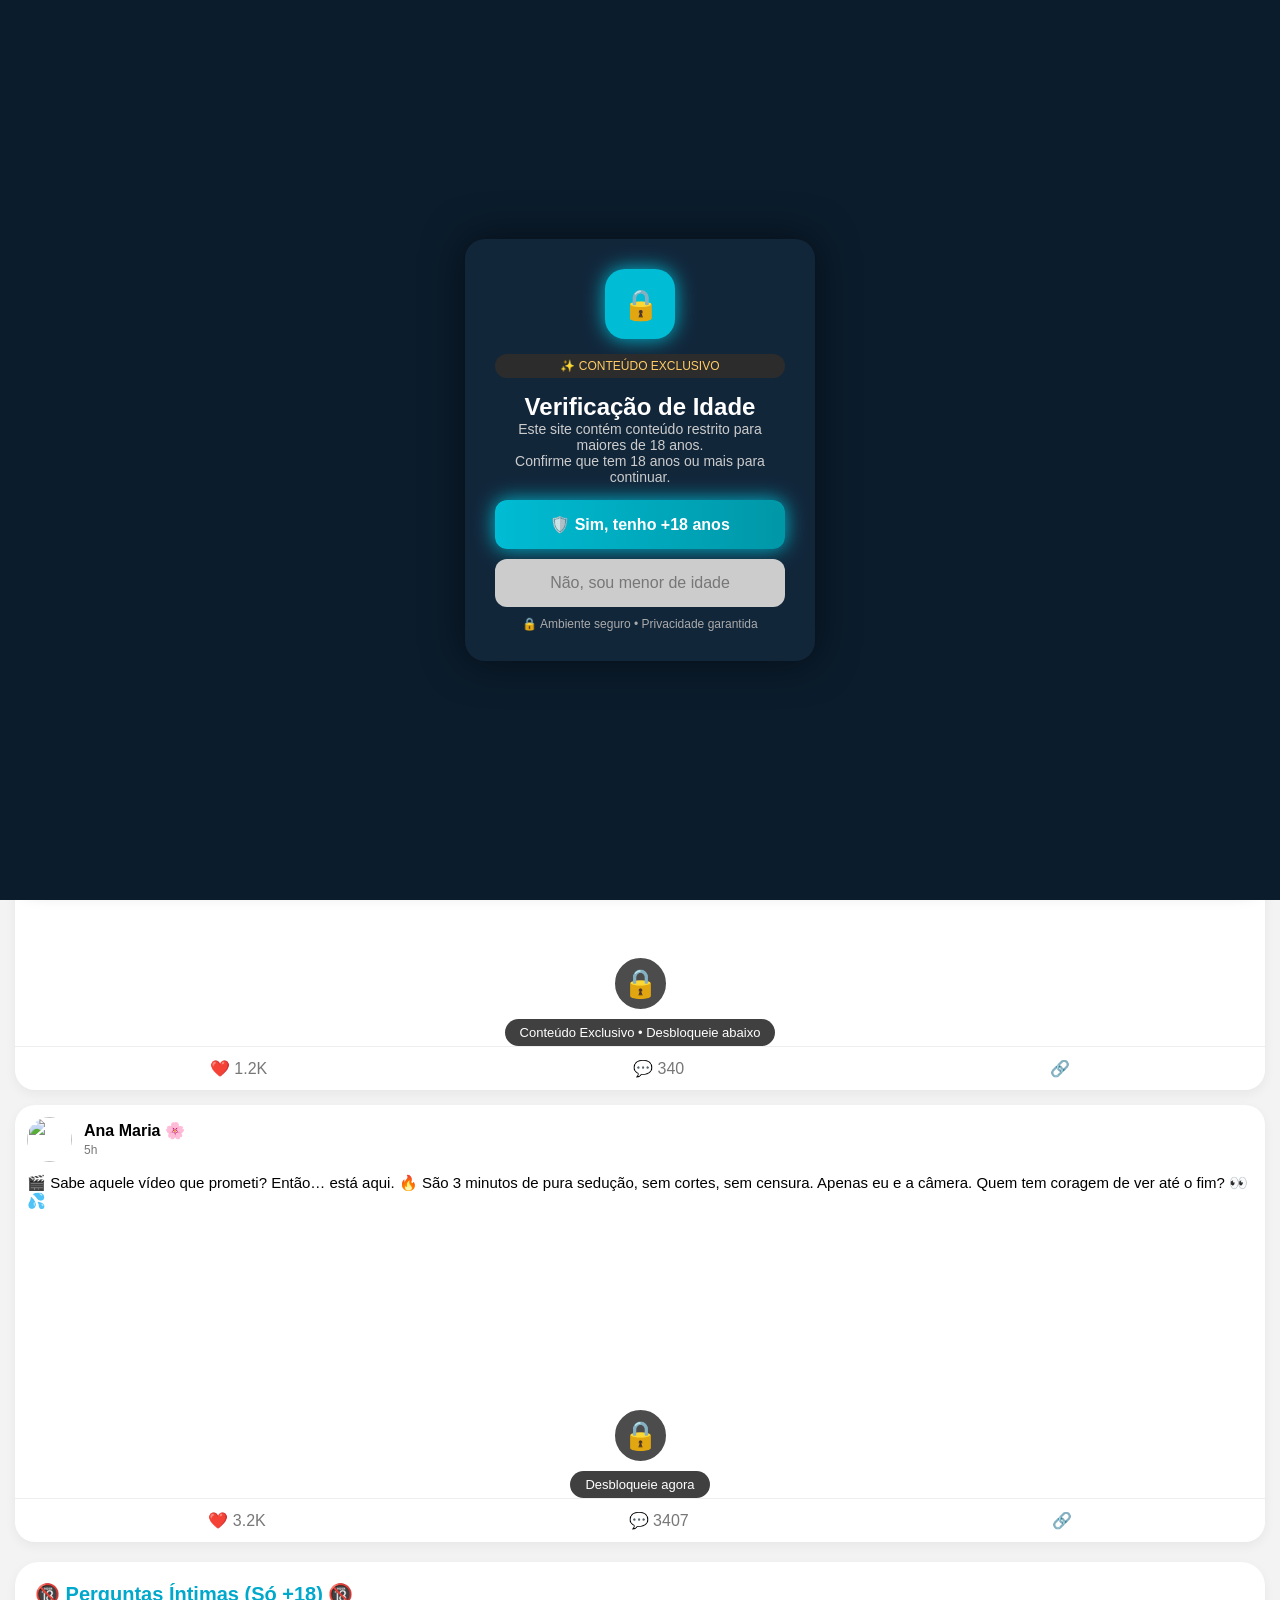
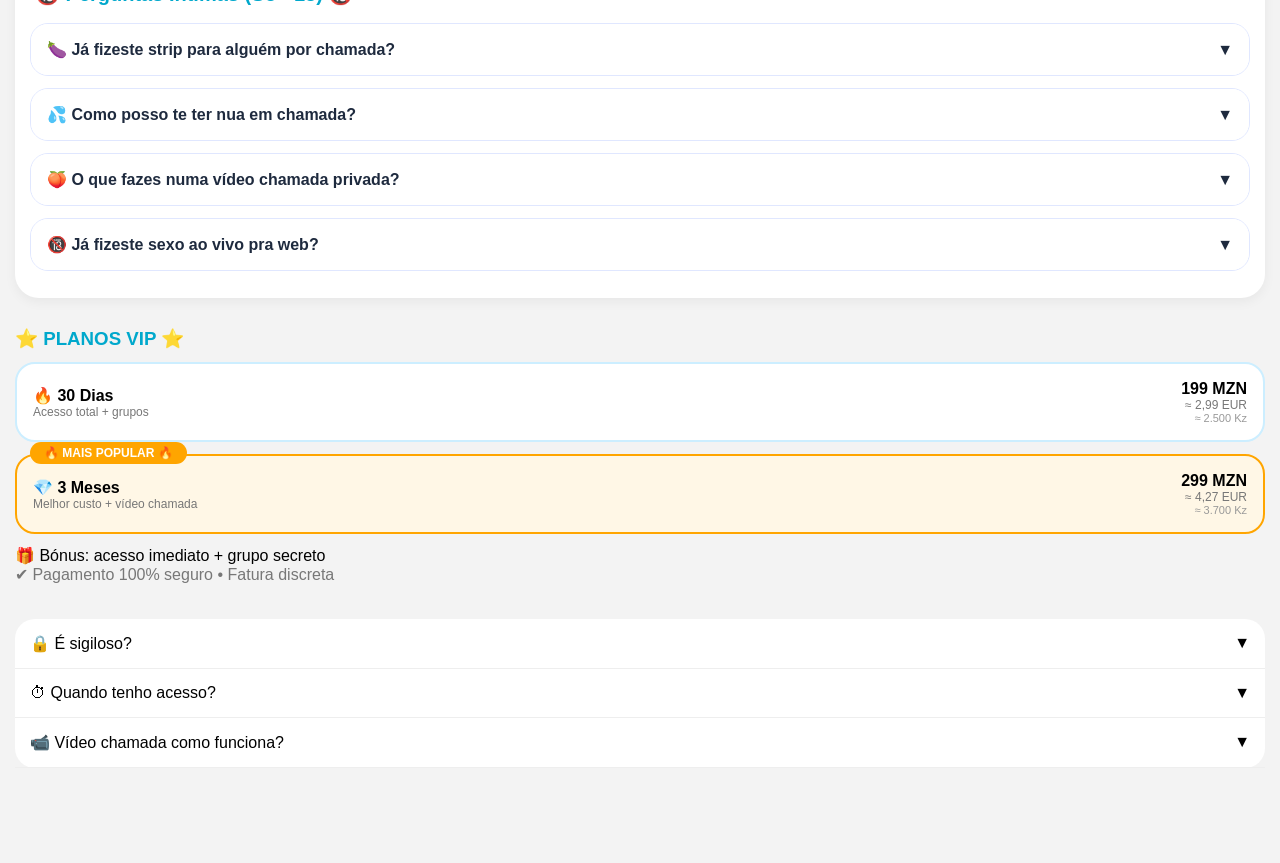
==== index.html @ 33764f5a "Add initial HTML structure for Portal VIP" ====
<!DOCTYPE html>
<html lang="pt">

<head>
    <meta charset="UTF-8">
    <meta name="viewport" content="width=device-width, initial-scale=1.0, user-scalable=no">
    <title>Portal VIP</title>

    <style>
        * {
            margin: 0;
            padding: 0;
            box-sizing: border-box;
        }

        body {
            margin: 0;
            font-family: 'Segoe UI', Arial, sans-serif;
            background: #f3f3f3;
            padding-bottom: 80px;
        }

        .sub {
            font-size: 12px;
            color: #777;
        }

        .kz {
            font-size: 11px;
            color: #999;
        }

        /* TOPO */
        .top {
            background: #00a8cc;
            color: white;
            text-align: center;
            padding: 12px;
            font-weight: bold;
            font-size: 14px;
            letter-spacing: 1px;
        }

        .cover {
            height: 250px;
            background: url('https://i.postimg.cc/6Q3nQH9s/IMG-0154-JPG.jpg') center/cover;
        }

        .profile {
            text-align: center;
            margin-top: -50px;
            background: #f3f3f3;
            padding-bottom: 15px;
        }

        .profile-img {
            width: 80px;
            height: 80px;
            border-radius: 50%;
            border: 4px solid white;
            object-fit: cover;
            box-shadow: 0 2px 10px rgba(0, 0, 0, 0.1);
        }

        .name {
            font-size: 22px;
            font-weight: bold;
            margin-top: 8px;
        }

        .username {
            color: #777;
            font-size: 14px;
        }

        .stats {
            display: flex;
            justify-content: center;
            gap: 25px;
            color: #777;
            margin: 10px 0;
        }

        .bio {
            padding: 10px 20px;
            color: #444;
            max-width: 90%;
            margin: 0 auto;
            background: rgba(222, 230, 232, 0.05);
            border-radius: 20px;
        }

        .cta {
            margin: 15px 20px;
            padding: 16px;
            text-align: center;
            background: linear-gradient(90deg, #00bcd4, #0097a7);
            color: white;
            border-radius: 50px;
            font-weight: bold;
            font-size: 18px;
            box-shadow: 0 5px 15px rgba(0, 0, 0, 0.2);
            cursor: pointer;
            transition: transform 0.2s;
        }

        .cta:active {
            transform: scale(0.97);
        }

        /* POSTS COM CADEADO E DESFOQUE */
        .post {
            background: white;
            margin: 15px;
            border-radius: 20px;
            overflow: hidden;
            box-shadow: 0 4px 12px rgba(0, 0, 0, 0.05);
        }

        .post-header {
            display: flex;
            align-items: center;
            padding: 12px;
        }

        .avatar {
            width: 45px;
            height: 45px;
            border-radius: 50%;
            object-fit: cover;
        }

        .post-info {
            margin-left: 12px;
        }

        .post-text {
            padding: 0 12px 8px 12px;
            font-size: 15px;
        }

        .post-img {
            height: 260px;
            filter: blur(14px);
            background-size: cover;
            background-position: center;
            position: relative;
        }

        /* cadeado sobreposto */
        .lock-overlay {
            position: relative;
            margin-top: -70px;
            text-align: center;
            z-index: 2;
        }

        .lock-circle {
            width: 55px;
            height: 55px;
            background: rgba(0, 0, 0, 0.7);
            border-radius: 50%;
            display: flex;
            align-items: center;
            justify-content: center;
            margin: 0 auto;
            backdrop-filter: blur(4px);
            border: 2px solid white;
        }

        .lock-circle span {
            font-size: 28px;
        }

        .lock-text {
            background: rgba(0, 0, 0, 0.75);
            color: white;
            padding: 6px 15px;
            border-radius: 40px;
            font-size: 13px;
            display: inline-block;
            margin-top: 8px;
        }

        .actions {
            display: flex;
            justify-content: space-around;
            padding: 12px;
            color: #777;
            border-top: 1px solid #eee;
        }

        /* SEÇÃO PERGUNTAS +18 */
        .questions-section {
            background: white;
            margin: 20px 15px;
            border-radius: 24px;
            padding: 5px 0 15px 0;
            box-shadow: 0 4px 12px rgba(0, 0, 0, 0.05);
        }

        .section-title {
            font-size: 20px;
            font-weight: bold;
            color: #00a8cc;
            padding: 15px 20px 5px 20px;
            display: flex;
            align-items: center;
            gap: 8px;
        }

        .question-card {
            background: #f9f9ff;
            margin: 12px 15px;
            border-radius: 18px;
            overflow: hidden;
            border: 1px solid #e0e7ff;
        }

        .question-header {
            padding: 16px;
            font-weight: bold;
            background: #fff;
            cursor: pointer;
            display: flex;
            justify-content: space-between;
            align-items: center;
            font-size: 16px;
            color: #1e2a3e;
        }

        .answer-area {
            display: none;
            padding: 0 0 16px 0;
            background: #ffffff;
            border-top: 1px solid #eee;
        }

        /* NOVO ESTILO PARA VÍDEO BLOQUEADO COM CAPA + CADEADO */
        .video-block-container {
            position: relative;
            width: 100%;
            background: #000;
            border-radius: 16px;
            overflow: hidden;
            aspect-ratio: 16 / 9;
            cursor: pointer;
        }

        .video-block-container video {
            width: 100%;
            height: 100%;
            object-fit: cover;
            display: block;
        }

        .video-overlay {
            position: absolute;
            top: 0;
            left: 0;
            width: 100%;
            height: 100%;
            background: rgba(0, 0, 0, 0.75);
            backdrop-filter: blur(12px);
            display: flex;
            flex-direction: column;
            align-items: center;
            justify-content: center;
            gap: 12px;
            transition: 0.2s;
            z-index: 5;
        }

        .video-overlay .lock-icon-big {
            font-size: 48px;
            background: rgba(255, 255, 255, 0.2);
            width: 80px;
            height: 80px;
            border-radius: 50%;
            display: flex;
            align-items: center;
            justify-content: center;
            backdrop-filter: blur(8px);
        }

        .video-overlay .overlay-text {
            background: rgba(0, 0, 0, 0.8);
            color: white;
            padding: 8px 20px;
            border-radius: 40px;
            font-weight: bold;
            font-size: 14px;
        }

        .persuasive-btn {
            background: linear-gradient(90deg, #ff6a5c, #e63946);
            margin: 15px 15px 10px 15px;
            padding: 14px;
            text-align: center;
            border-radius: 60px;
            color: white;
            font-weight: bold;
            font-size: 16px;
            cursor: pointer;
            transition: 0.2s;
            box-shadow: 0 3px 8px rgba(0, 0, 0, 0.2);
        }

        .call-buttons {
            display: flex;
            gap: 15px;
            margin: 10px 15px 15px 15px;
        }

        .btn-sim,
        .btn-nao {
            flex: 1;
            padding: 12px;
            border-radius: 50px;
            text-align: center;
            font-weight: bold;
            cursor: pointer;
            transition: 0.2s;
        }

        .btn-sim {
            background: #00a8cc;
            color: white;
        }

        .btn-nao {
            background: #ccc;
            color: #333;
        }

        .mensagem-persuasiva {
            background: #fff0db;
            margin: 8px 15px;
            padding: 12px;
            border-radius: 20px;
            font-size: 14px;
            color: #a15c00;
            text-align: center;
            border-left: 4px solid #ff9800;
        }

        /* PLANOS COM CENTRALIZAÇÃO */
        .section {
            padding: 10px 15px 20px 15px;
            background: #f3f3f3;
        }

        .plan {
            background: white;
            padding: 16px;
            border-radius: 20px;
            display: flex;
            justify-content: space-between;
            align-items: center;
            margin-bottom: 12px;
            border: 2px solid #cceeff;
            cursor: pointer;
            transition: 0.2s;
        }

        .plan-left {
            display: flex;
            flex-direction: column;
        }

        .prices {
            text-align: right;
        }

        .popular-box {
            position: relative;
        }

        .popular-tag {
            position: absolute;
            top: -12px;
            left: 15px;
            background: orange;
            color: white;
            padding: 4px 14px;
            border-radius: 30px;
            font-size: 12px;
            font-weight: bold;
        }

        .popular {
            border: 2px solid orange;
            background: #fff7e6;
        }

        .faq {
            background: white;
            margin: 15px;
            border-radius: 20px;
        }

        .faq-item {
            padding: 15px;
            border-bottom: 1px solid #eee;
            display: flex;
            justify-content: space-between;
            cursor: pointer;
            font-weight: 500;
        }

        .resposta {
            display: none;
            padding: 12px 15px;
            color: #555;
            background: #fafafa;
            border-radius: 0 0 15px 15px;
        }

        .fixed {
            position: fixed;
            bottom: 15px;
            left: 15px;
            right: 15px;
            background: linear-gradient(90deg, #00bcd4, #0097a7);
            color: white;
            text-align: center;
            padding: 15px;
            border-radius: 60px;
            font-weight: bold;
            box-shadow: 0 6px 18px rgba(0, 0, 0, 0.25);
            cursor: pointer;
            z-index: 100;
        }

        #notif {
            position: fixed;
            bottom: 90px;
            left: 15px;
            background: #1f2a3e;
            color: white;
            padding: 12px 18px;
            border-radius: 50px;
            display: none;
            z-index: 200;
            font-size: 13px;
            box-shadow: 0 2px 12px black;
        }

        /* age gate */
        #ageGate {
            position: fixed;
            top: 0;
            left: 0;
            width: 100%;
            height: 100%;
            background: #0b1c2c;
            display: flex;
            align-items: center;
            justify-content: center;
            z-index: 99999;
        }

        @media (max-width: 500px) {
            .plan-left .sub {
                font-size: 10px;
            }
        }
    </style>
</head>

<body>

    <div class="top">
        Ana Maria 🌸 • Portal VIP PROMOÇÃO EXCLUSIVA
    </div>

    <div class="cover"></div>

    <div class="profile">
        <img src="https://i.postimg.cc/rFsrG2LQ/Whats-App-Image-2026-07-01-at-22-10-40.jpg" class="profile-img">
        <div class="stats">
            <div>📷 354</div>
            <div>📸 148</div>
            <div>❤️ 21.2K</div>
        </div>
        <div class="name">Ana Maria 🌸</div>
        <div class="username">@anamaria10923 • Maputo Mz</div>
        <div style="color: #00a8cc; margin: 5px 0;">💎 Disponível agora para conteúdo privado</div>
        <div class="bio">
         🍆💦 Eu tô pelada te esperando. Mostro TUDO: <br>
          peitos, buceta, gemendo, gozando… vídeo chamada REAL ao vivo. <br>
            👇🏼 CLICA, ASSINA O VIP E VEM ME VER AGORA. <br>
            ⚠️ Moleque não entra. Aqui é pra HOMEM de verdade. <br>
        </div>
          <div style="color:#ff6a5c; font-weight:bold; margin-top:5px;">
            🟢 +987 pessoas estão vendo agora
        </div>
        <div class="cta" onclick="redirecionarPlanos()">
            👑 QUERO SER MEMBRO VIP
        </div>
    </div>

    <!-- POST 1 com cadeado + desfoque fixo -->
    <div class="post">
        <div class="post-header">
            <img src="https://i.postimg.cc/rFsrG2LQ/Whats-App-Image-2026-07-01-at-22-10-40.jpg" class="avatar">
            <div class="post-info"><b>Ana Maria 🌸</b><br><span style="color:#777;font-size:12px;">12h</span></div>
        </div>
        <div class="post-text">🔥 Quem está pronto para uma vídeo chamada ousada? Hoje estou com um apetite especial… e só os verdadeiros fãs vão saber o que vem a seguir. 😈💦</div>
        <div class="post-img" style="background:url('https://i.postimg.cc/SRDrk2m1/vg2.jpg');"></div>
        <div class="lock-overlay">
            <div class="lock-circle"><span>🔒</span></div>
            <div class="lock-text">Conteúdo Exclusivo • Desbloqueie abaixo</div>
        </div>
              <div class="actions"><div>❤️ 1.2K</div><div>💬 340</div><div> <div onclick="redirecionarPlanos()">🔗</div></div></div>
    </div>

    <!-- POST 2 com cadeado -->
    <div class="post">
        <div class="post-header">
            <img src="https://i.postimg.cc/rFsrG2LQ/Whats-App-Image-2026-07-01-at-22-10-40.jpg" class="avatar">
            <div class="post-info"><b>Ana Maria 🌸</b><br><span style="color:#777;font-size:12px;">5h</span></div>
        </div>
        <div class="post-text">🎬 Sabe aquele vídeo que prometi? Então… está aqui. 🔥 São 3 minutos de pura sedução, sem cortes, sem censura. Apenas eu e a câmera. Quem tem coragem de ver até o fim? 👀💦</div>
        <div class="post-img" style="background:url('https://i.postimg.cc/ZRPHss2S/vg1.jpg');"></div>
        <div class="lock-overlay">
            <div class="lock-circle"><span>🔒</span></div>
            <div class="lock-text">Desbloqueie agora</div>
        </div>
        <div class="actions"><div>❤️ 3.2K</div><div>💬 3407</div><div> <div onclick="redirecionarPlanos()">🔗</div></div></div>
    </div>

    <!-- ========= SEÇÃO DE 4 PERGUNTAS FORTES +18 (VÍDEOS BLOQUEADOS COM CAPA + LOOP) ========= -->
    <div class="questions-section">
        <div class="section-title">🔞 Perguntas Íntimas (Só +18) 🔞</div>

        <!-- PERGUNTA 1 -->
        <div id="question1" class="question-card">
            <div class="question-header" onclick="toggleAnswer(1)">🍆 Já fizeste strip para alguém por chamada? <span>▼</span></div>
            <div id="answer1" class="answer-area">
                <!-- Container do vídeo com bloqueio -->
                <div id="videoWrapper1" class="video-block-container">
                    <video id="video1" loop muted playsinline style="width:100%; height:100%; object-fit:cover;">
                        <source src="https://files.catbox.moe/i0u8yw.mp4" type="video/mp4">
                        <!-- fallback caso o link falhe -->
                        <source src="https://commondatastorage.googleapis.com/gtv-videos-bucket/sample/ForBiggerBlazes.mp4" type="video/mp4">
                    </video>
                    <div id="overlay1" class="video-overlay">
                        <div class="lock-icon-big">🔒</div>
                        <div class="overlay-text">🔞 Conteúdo Privado • Desbloqueie</div>
                    </div>
                </div>
                <div class="persuasive-btn" onclick="desbloquearVideo(1)">📹 Quero te ver pelada agora! 📹</div>
                <div id="callArea1" style="display:none;">
                    <div class="mensagem-persuasiva">💋 Amor, você está a um clique de me ter em vídeo chamada PRIVADA. Eu mesma te mostro tudo, sem censura. Basta clicar em SIM e garantir seu acesso VIP. Prometo que vai delirar 🔥🍆💦</div>
                    <div class="call-buttons">
   <div class="btn-sim" onclick="redirecionarPlanos()">✅ SIM, QUERO</div>
                        <div class="btn-nao" onclick="fecharChamada(1)">❌ Não, depois</div>
                    </div>
                </div>
            </div>
        </div>

        <!-- PERGUNTA 2 -->
        <div id="question2" class="question-card">
            <div class="question-header" onclick="toggleAnswer(2)">💦 Como posso te ter nua em chamada? <span>▼</span></div>
            <div id="answer2" class="answer-area">
                <div id="videoWrapper2" class="video-block-container">
                    <video id="video2" loop muted playsinline style="width:100%; height:100%; object-fit:cover;">
                        <source src="https://files.catbox.moe/zc8auc.mp4" type="video/mp4">
                        <source src="https://commondatastorage.googleapis.com/gtv-videos-bucket/sample/ForBiggerEscapes.mp4" type="video/mp4">
                    </video>
                    <div id="overlay2" class="video-overlay">
                        <div class="lock-icon-big">🔒</div>
                        <div class="overlay-text">🔞 Toque no botão para ver</div>
                    </div>
                </div>
                <div class="persuasive-btn" onclick="desbloquearVideo(2)">💋 Eu quero uma chamada quente 💋</div>
                <div id="callArea2" style="display:none;">
                    <div class="mensagem-persuasiva">😈 Gostoso, você quer me ver toda? Então clique em SIM e escolhe seu plano VIP. Eu tenho WhatsApp exclusivo para vídeo chamada +18, mostro o que quiseres. Acelera 🔞🍑</div>
                    <div class="call-buttons">
                        <div class="btn-sim" onclick="redirecionarPlanos()">🔥 SIM, quero vídeo chamada 🔥</div>
                        <div class="btn-nao" onclick="fecharChamada(2)">🚫 Não, obrigado</div>
                    </div>
                </div>
            </div>
        </div>

        <!-- PERGUNTA 3 -->
        <div id="question3" class="question-card">
            <div class="question-header" onclick="toggleAnswer(3)">🍑 O que fazes numa vídeo chamada privada? <span>▼</span></div>
            <div id="answer3" class="answer-area">
                <div id="videoWrapper3" class="video-block-container">
                    <video id="video3" loop muted playsinline style="width:100%; height:100%; object-fit:cover;">
                        <source src="https://files.catbox.moe/zz9d54.mp4" type="video/mp4">
                        <source src="https://commondatastorage.googleapis.com/gtv-videos-bucket/sample/ForBiggerFunflies.mp4" type="video/mp4">
                    </video>
                    <div id="overlay3" class="video-overlay">
                        <div class="lock-icon-big">🔒</div>
                        <div class="overlay-text">🔞 Desbloqueie o vídeo</div>
                    </div>
                </div>
                <div class="persuasive-btn" onclick="desbloquearVideo(3)">📞 Quero ver você pelada agora 📞</div>
                <div id="callArea3" style="display:none;">
                    <div class="mensagem-persuasiva">✨ Amor, eu faço strip, mando beijos quentes, mostro o que mais gostas… Só pra quem é VIP. Tô online agora mesmo, só clicar em SIM e comprar o acesso. Me espera 🔥🍆💦</div>
                    <div class="call-buttons">
                        <div class="btn-sim" onclick="redirecionarPlanos()"> 💎 SIM, QUERO AGORA 💎</div>
                        <div class="btn-nao" onclick="fecharChamada(3)">❌ Depois</div>
                    </div>
                </div>
            </div>
        </div>

        <!-- PERGUNTA 4 -->
        <div id="question4" class="question-card">
            <div class="question-header" onclick="toggleAnswer(4)">🔞 Já fizeste sexo ao vivo pra web? <span>▼</span></div>
            <div id="answer4" class="answer-area">
                <div id="videoWrapper4" class="video-block-container">
                    <video id="video4" loop muted playsinline style="width:100%; height:100%; object-fit:cover;">
                        <source src="https://files.catbox.moe/zz9d54.mp4" type="video/mp4">
                        <source src="https://commondatastorage.googleapis.com/gtv-videos-bucket/sample/ForBiggerMeltdowns.mp4" type="video/mp4">
                    </video>
                    <div id="overlay4" class="video-overlay">
                        <div class="lock-icon-big">🔒</div>
                        <div class="overlay-text">🔞 Clique para ver</div>
                    </div>
                </div>
                <div class="persuasive-btn" onclick="desbloquearVideo(4)">🌹 Quero te ver pelada agora 🌹</div>
                <div id="callArea4" style="display:none;">
                    <div class="mensagem-persuasiva">🌹 Você merece um show privado. Me liga em vídeo depois de assinar o VIP. Tenho WhatsApp com número pessoal para membros. Vem com tudo, bebé 🌹💦🍆</div>
                    <div class="call-buttons">
                        <div class="btn-sim" onclick="redirecionarPlanos()"> ✅ SIM, QUERO VÍDEO CHAMADA ✅</div>
                        <div class="btn-nao" onclick="fecharChamada(4)">⛔ Não</div>
                    </div>
                </div>
            </div>
        </div>
    </div>

    <!-- PLANOS COM VALORES BEM CENTRALIZADOS -->
    <div class="section">
        <h3 style="color:#00a8cc; margin-bottom: 12px;">⭐ PLANOS VIP ⭐</h3>
        <div class="plan" onclick="checkout197()">
            <div class="plan-left">
                <strong>🔥 30 Dias</strong>
                <div class="sub">Acesso total + grupos</div>
            </div>
            <div class="prices">
                <div><b>199 MZN</b></div>
                <div class="sub">≈ 2,99 EUR</div>
                <div class="kz">≈ 2.500 Kz</div>
            </div>
        </div>

        <div class="popular-box">
            <div class="popular-tag">🔥 MAIS POPULAR 🔥</div>
            <div class="plan popular" onclick="checkout297()">
                <div class="plan-left">
                    <strong>💎 3 Meses</strong>
                    <div class="sub">Melhor custo + vídeo chamada</div>
                </div>
                <div class="prices">
                    <div><b>299 MZN</b></div>
                    <div class="sub">≈ 4,27 EUR</div>
                    <div class="kz">≈ 3.700 Kz</div>
                </div>
            </div>
        </div>

        <p>🎁 Bónus: acesso imediato + grupo secreto</p>
        <p style="color:#777;">✔ Pagamento 100% seguro • Fatura discreta</p>
    </div>

    <!-- FAQ original -->
    <div class="faq">
        <div onclick="toggleFaq(this)" class="faq-item"><span>🔒 É sigiloso?</span><span>▼</span></div>
        <div class="resposta">Sim! Sua privacidade é prioridade. A fatura aparece como [MK-Digital] e não há menção ao conteúdo.</div>
        <div onclick="toggleFaq(this)" class="faq-item"><span>⏱ Quando tenho acesso?</span><span>▼</span></div>
        <div class="resposta">O acesso é imediato após confirmação. Você recebe os dados por e-mail e WhatsApp VIP.</div>
        <div onclick="toggleFaq(this)" class="faq-item"><span>📹 Vídeo chamada como funciona?</span><span>▼</span></div>
        <div class="resposta">Após assinar qualquer plano, recebe meu WhatsApp pessoal e agendamos chamada quente +18 😈</div>
    </div>

    <div class="fixed" onclick="checkout197()">
        🔓 Veja tudo por 199MZN → Desbloqueio imediato
    </div>

    <div id="notif">🔥 Alguém de Maputo entrou no VIP</div>

    <!-- AGE GATE -->

    <div id="ageGate">
        <div style="background:#12263a; padding:30px; border-radius:20px; text-align:center; color:white; width:90%; max-width:350px; box-shadow:0 0 40px rgba(0,0,0,0.5);">
            <div style="width:70px;height:70px;margin:auto; background:#00bcd4; border-radius:20px; display:flex; align-items:center; justify-content:center; font-size:30px; box-shadow:0 0 20px #00bcd4;">🔒</div>
            <div style="margin-top:15px; background:#2c2c2c; padding:5px 12px; border-radius:20px; font-size:12px; color:#ffcc66;">✨ CONTEÚDO EXCLUSIVO</div>
            <h2 style="margin-top:15px;">Verificação de Idade</h2>
            <p style="color:#ccc; font-size:14px;">Este site contém conteúdo restrito para maiores de 18 anos.<br> Confirme que tem 18 anos ou mais para continuar.</p>
            <button onclick="entrar()" style="margin-top:15px; padding:15px; width:100%; background:linear-gradient(90deg,#00bcd4,#0097a7); border:none; border-radius:12px; color:white; font-weight:bold; font-size:16px; cursor:pointer; box-shadow:0 0 20px #00bcd4;">
                🛡️ Sim, tenho +18 anos
            </button>
            <button onclick="sair()" style="margin-top:10px; padding:15px; width:100%; background:#ccc; border:none; border-radius:12px; color:#777; font-size:16px; cursor:pointer;">
                Não, sou menor de idade
            </button>
            <p style="margin-top:10px; font-size:12px; color:#aaa;">🔒 Ambiente seguro • Privacidade garantida</p>
        </div>
    </div>

    <script>
        // Função para desbloquear o vídeo (remove overlay, dá play e garante loop)
        function desbloquearVideo(qId) {
            const overlay = document.getElementById('overlay' + qId);
            const video = document.getElementById('video' + qId);
            if (overlay) {
                overlay.style.display = 'none';  // some com a capa + cadeado
            }
            if (video) {
                video.muted = false;   // ativa o som (opcional, pode manter mudo se preferir)
                video.play().catch(e => console.log("Autoplay bloqueado, mas o usuário já interagiu"));
                video.loop = true;      // loop garantido
                // Força loop caso termine
                video.onended = function() {
                    this.play();
                };
            }

            // Mostrar os botões de chamada após desbloquear (conforme solicitado)
            let callArea = document.getElementById('callArea' + qId);
            if (callArea) {
                callArea.style.display = 'block';
                callArea.scrollIntoView({ behavior: 'smooth', block: 'center' });
            }

            // Notificação pequena
            let notifDiv = document.getElementById('notif');
            notifDiv.innerHTML = "🔓 Vídeo desbloqueado! Agora clica em SIM para vídeo chamada 🔥";
            notifDiv.style.display = "block";
            setTimeout(() => notifDiv.style.display = "none", 3000);
        }

        function toggleAnswer(qId) {
            let answerDiv = document.getElementById('answer' + qId);
            let videoElem = document.getElementById('video' + qId);
            if (answerDiv.style.display === 'block') {
                if (videoElem) videoElem.pause();
                answerDiv.style.display = 'none';
            } else {
                // Fecha outras respostas
                for (let i = 1; i <= 4; i++) {
                    let other = document.getElementById('answer' + i);
                    if (other && other !== answerDiv) {
                        other.style.display = 'none';
                        let otherVideo = document.getElementById('video' + i);
                        if (otherVideo) otherVideo.pause();
                        // Esconde overlay NÃO reseta, mas só esconde área de chamada
                        let callDiv = document.getElementById('callArea' + i);
                        if (callDiv) callDiv.style.display = 'none';
                    }
                }
                answerDiv.style.display = 'block';
                // Se o vídeo já tiver sido desbloqueado, não reseta o overlay, mas se não, mantém overlay
                // (o overlay só some quando clicar no botão "Quero ver pelada")
                if (videoElem && videoElem.paused) {
                    // não faz nada, aguarda ação do botão
                }
            }
        }

        function fecharChamada(qId) {
            let callArea = document.getElementById('callArea' + qId);
            if (callArea) callArea.style.display = 'none';
            let notifDiv = document.getElementById('notif');
            notifDiv.innerHTML = "💔 Que pena... Quando quiser é só clicar em SIM 💔";
            notifDiv.style.display = "block";
            setTimeout(() => notifDiv.style.display = "none", 3000);
        }

        function redirecionarPlanos() {
            let notifDiv = document.getElementById('notif');
            notifDiv.innerHTML = "💋 Boa escolha! Agora escolhe seu plano e ganha vídeo chamada comigo 🔥🍆💦";
            notifDiv.style.display = "block";
            setTimeout(() => notifDiv.style.display = "none", 2500);
            document.querySelector('.section').scrollIntoView({ behavior: 'smooth', block: 'start' });
            let plans = document.querySelectorAll('.plan');
            plans.forEach(p => p.style.transform = 'scale(1.01)');
            setTimeout(() => plans.forEach(p => p.style.transform = ''), 800);
        }

        function checkout197() {
            window.location.href = "https://klonepay.com/p/como-emagrecer-em-30d-cb0bc3";
        }
        function checkout297() {
            window.location.href = "https://klonepay.com/p/como-emagrecer-em-30d-cb0bc3";
        }

        function toggleFaq(el) {
            let r = el.nextElementSibling;
            r.style.display = r.style.display === "block" ? "none" : "block";
        }

        // Notificações falsas
        const nomes = ["João", "Carlos", "Mário", "Nelson", "Paulo", "Rui", "Cláudio", "Edson"];
        const cidades = ["Maputo", "Beira", "Nampula", "Tete", "Matola", "Quelimane", "Inhambane"];
        setInterval(() => {
            let n = nomes[Math.floor(Math.random() * nomes.length)];
            let c = cidades[Math.floor(Math.random() * cidades.length)];
            let notif = document.getElementById("notif");
            notif.innerHTML = "🔥 " + n + " de " + c + " ACABOU DE ENTRAR NO VIP 🔥";
            notif.style.display = "block";
            setTimeout(() => notif.style.display = "none", 4000);
        }, 7000);

        // Age gate
        document.body.style.overflow = "hidden";
        // function entrar() {
        //     localStorage.setItem("18+", "true");
        //     document.getElementById("ageGate").style.display = "none";
        //     document.body.style.overflow = "auto";
        // } 
            function entrar() {
            localStorage.setItem("18+", "true");
            document.getElementById("ageGate").style.display = "none";
            document.body.style.overflow = "auto";
        }
        window.onload = function () {
            if (localStorage.getItem("18+") === "true") {
                document.getElementById("ageGate").style.display = "none";
                document.body.style.overflow = "auto";
            }
            for (let i = 1; i <= 4; i++) {
                document.getElementById('answer' + i).style.display = 'none';
            }
        }
    </script>
</body>

</html>
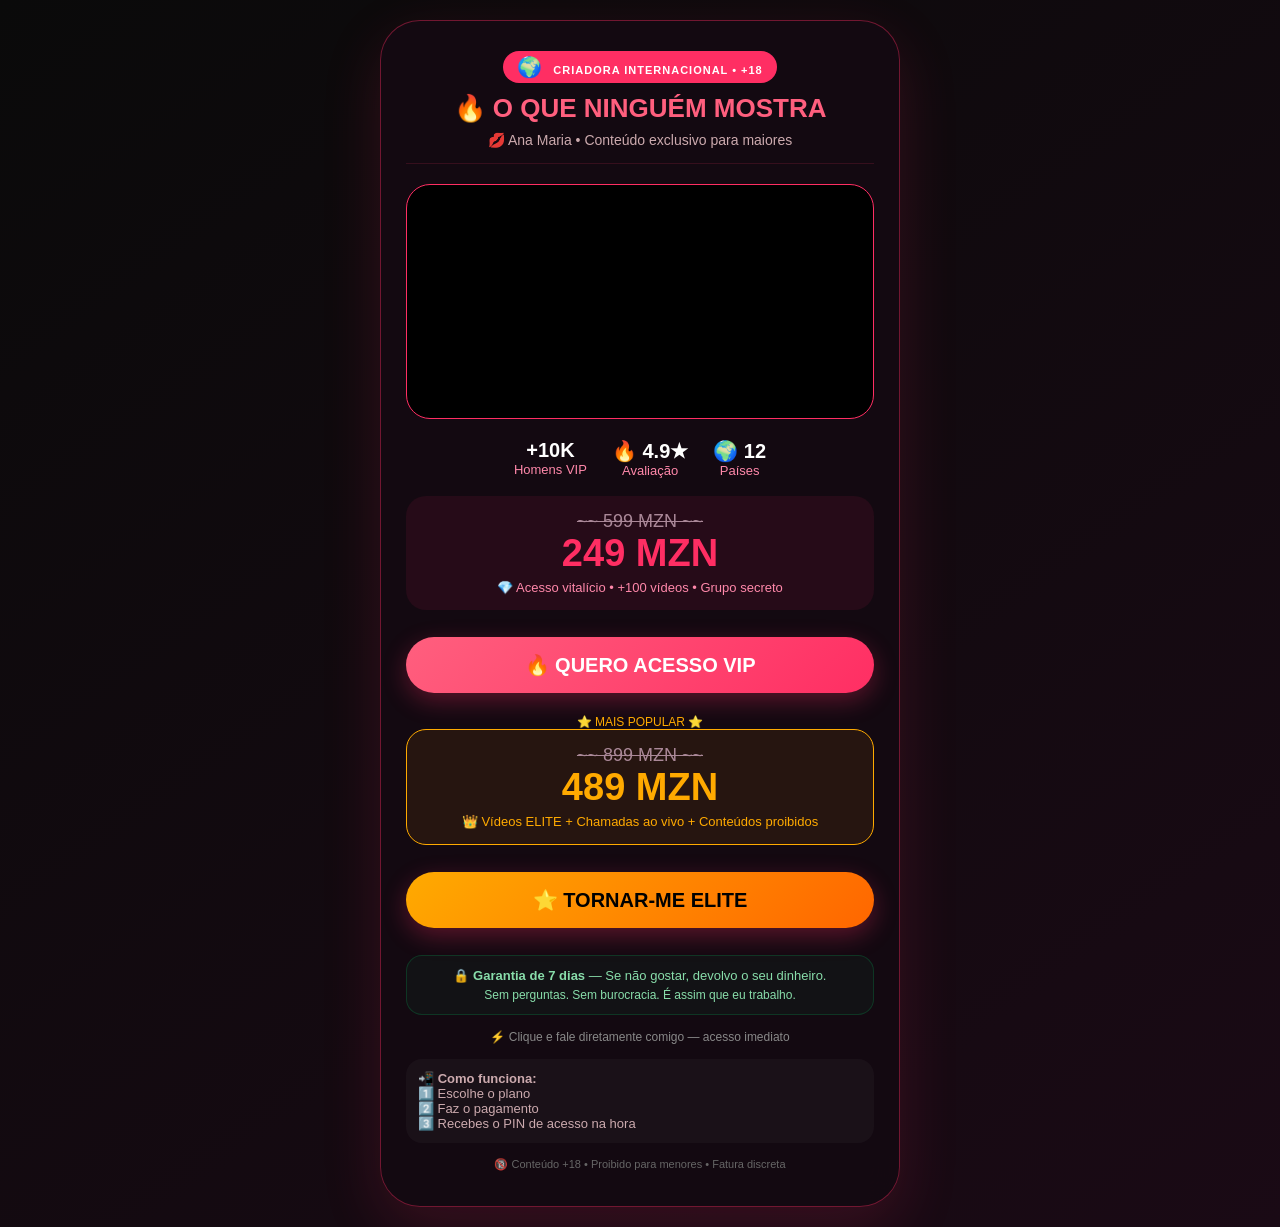
==== commit 156728ba: "Update index.html" ====
--- a/index.html
+++ b/index.html
@@ -1,836 +1,352 @@
 <!DOCTYPE html>
 <html lang="pt">
-
 <head>
     <meta charset="UTF-8">
     <meta name="viewport" content="width=device-width, initial-scale=1.0, user-scalable=no">
-    <title>Portal VIP</title>
-
+    <title>🔥 CLUBE VIP • Ana Maria</title>
     <style>
         * {
             margin: 0;
             padding: 0;
             box-sizing: border-box;
         }
-
         body {
-            margin: 0;
-            font-family: 'Segoe UI', Arial, sans-serif;
-            background: #f3f3f3;
-            padding-bottom: 80px;
-        }
-
-        .sub {
-            font-size: 12px;
-            color: #777;
-        }
-
-        .kz {
+            background: linear-gradient(145deg, #0a0a0a, #1a0a15);
+            font-family: 'Segoe UI', 'Poppins', Arial, sans-serif;
+            min-height: 100vh;
+            display: flex;
+            justify-content: center;
+            align-items: center;
+            padding: 20px;
+            color: #fff;
+        }
+        .container {
+            max-width: 520px;
+            width: 100%;
+            background: rgba(20, 10, 18, 0.96);
+            backdrop-filter: blur(16px);
+            border-radius: 40px;
+            padding: 30px 25px 35px;
+            border: 1px solid rgba(255, 46, 99, 0.4);
+            box-shadow: 0 20px 60px rgba(255, 46, 99, 0.15);
+            text-align: center;
+            position: relative;
+        }
+        .badge {
+            display: inline-block;
+            background: #ff2e63;
+            color: #fff;
             font-size: 11px;
-            color: #999;
-        }
-
-        /* TOPO */
-        .top {
-            background: #00a8cc;
-            color: white;
-            text-align: center;
-            padding: 12px;
+            padding: 4px 14px;
+            border-radius: 40px;
+            letter-spacing: 1px;
             font-weight: bold;
+            margin-bottom: 10px;
+        }
+        .flag {
+            font-size: 20px;
+            margin-right: 6px;
+        }
+        h1 {
+            font-size: 26px;
+            font-weight: 800;
+            color: #ff5f7e;
+            margin-bottom: 8px;
+        }
+        .subtitle {
             font-size: 14px;
-            letter-spacing: 1px;
-        }
-
-        .cover {
-            height: 250px;
-            background: url('https://i.postimg.cc/6Q3nQH9s/IMG-0154-JPG.jpg') center/cover;
-        }
-
-        .profile {
-            text-align: center;
-            margin-top: -50px;
-            background: #f3f3f3;
+            color: #ccaaae;
+            margin-bottom: 20px;
+            border-bottom: 1px solid rgba(255, 46, 99, 0.15);
             padding-bottom: 15px;
         }
-
-        .profile-img {
-            width: 80px;
-            height: 80px;
-            border-radius: 50%;
-            border: 4px solid white;
-            object-fit: cover;
-            box-shadow: 0 2px 10px rgba(0, 0, 0, 0.1);
-        }
-
-        .name {
-            font-size: 22px;
-            font-weight: bold;
-            margin-top: 8px;
-        }
-
-        .username {
-            color: #777;
-            font-size: 14px;
-        }
-
+        .video-box {
+            width: 100%;
+            border-radius: 24px;
+            overflow: hidden;
+            margin-bottom: 20px;
+            border: 1px solid #ff2e63;
+            position: relative;
+            background: #000;
+        }
+        .video-box video {
+            width: 100%;
+            height: auto;
+            display: block;
+        }
         .stats {
             display: flex;
             justify-content: center;
             gap: 25px;
-            color: #777;
-            margin: 10px 0;
-        }
-
-        .bio {
-            padding: 10px 20px;
-            color: #444;
-            max-width: 90%;
-            margin: 0 auto;
-            background: rgba(222, 230, 232, 0.05);
+            margin-bottom: 18px;
+        }
+        .stats div {
+            font-size: 13px;
+            color: #ff88aa;
+        }
+        .stats div strong {
+            display: block;
+            font-size: 20px;
+            color: #fff;
+        }
+        .price-box {
+            background: rgba(255, 46, 99, 0.08);
             border-radius: 20px;
-        }
-
-        .cta {
-            margin: 15px 20px;
+            padding: 15px;
+            margin-bottom: 15px;
+        }
+        .price-old {
+            font-size: 18px;
+            color: #aa8898;
+            text-decoration: line-through;
+        }
+        .price-new {
+            font-size: 38px;
+            font-weight: 900;
+            color: #ff2e63;
+        }
+        .price-info {
+            font-size: 13px;
+            color: #ff88aa;
+            margin-top: 5px;
+        }
+        .btn-checkout {
+            background: linear-gradient(135deg, #ff5f7e, #ff2e63);
+            color: #fff;
+            border: none;
             padding: 16px;
-            text-align: center;
-            background: linear-gradient(90deg, #00bcd4, #0097a7);
-            color: white;
-            border-radius: 50px;
-            font-weight: bold;
-            font-size: 18px;
-            box-shadow: 0 5px 15px rgba(0, 0, 0, 0.2);
+            border-radius: 60px;
+            font-weight: 800;
+            font-size: 20px;
+            width: 100%;
             cursor: pointer;
-            transition: transform 0.2s;
-        }
-
-        .cta:active {
-            transform: scale(0.97);
-        }
-
-        /* POSTS COM CADEADO E DESFOQUE */
-        .post {
-            background: white;
-            margin: 15px;
-            border-radius: 20px;
-            overflow: hidden;
-            box-shadow: 0 4px 12px rgba(0, 0, 0, 0.05);
-        }
-
-        .post-header {
-            display: flex;
-            align-items: center;
+            margin: 12px 0;
+            transition: 0.2s;
+            box-shadow: 0 8px 25px rgba(255, 46, 99, 0.3);
+        }
+        .btn-checkout:hover {
+            transform: scale(1.02);
+            box-shadow: 0 8px 30px rgba(255, 46, 99, 0.5);
+        }
+        .btn-premium {
+            background: linear-gradient(135deg, #ffaa00, #ff6600);
+            color: #000;
+            font-weight: 900;
+        }
+        .btn-premium:hover {
+            box-shadow: 0 8px 30px rgba(255, 102, 0, 0.5);
+        }
+        .garantia-box {
+            background: rgba(0, 200, 100, 0.05);
+            border: 1px solid rgba(0, 200, 100, 0.2);
+            border-radius: 16px;
             padding: 12px;
-        }
-
-        .avatar {
-            width: 45px;
-            height: 45px;
-            border-radius: 50%;
-            object-fit: cover;
-        }
-
-        .post-info {
-            margin-left: 12px;
-        }
-
-        .post-text {
-            padding: 0 12px 8px 12px;
-            font-size: 15px;
-        }
-
-        .post-img {
-            height: 260px;
-            filter: blur(14px);
-            background-size: cover;
-            background-position: center;
-            position: relative;
-        }
-
-        /* cadeado sobreposto */
-        .lock-overlay {
-            position: relative;
-            margin-top: -70px;
-            text-align: center;
-            z-index: 2;
-        }
-
-        .lock-circle {
-            width: 55px;
-            height: 55px;
-            background: rgba(0, 0, 0, 0.7);
-            border-radius: 50%;
-            display: flex;
-            align-items: center;
-            justify-content: center;
-            margin: 0 auto;
-            backdrop-filter: blur(4px);
-            border: 2px solid white;
-        }
-
-        .lock-circle span {
-            font-size: 28px;
-        }
-
-        .lock-text {
-            background: rgba(0, 0, 0, 0.75);
-            color: white;
-            padding: 6px 15px;
-            border-radius: 40px;
+            margin: 15px 0;
+        }
+        .garantia-box p {
             font-size: 13px;
-            display: inline-block;
-            margin-top: 8px;
-        }
-
-        .actions {
-            display: flex;
-            justify-content: space-around;
-            padding: 12px;
-            color: #777;
-            border-top: 1px solid #eee;
-        }
-
-        /* SEÇÃO PERGUNTAS +18 */
-        .questions-section {
-            background: white;
-            margin: 20px 15px;
-            border-radius: 24px;
-            padding: 5px 0 15px 0;
-            box-shadow: 0 4px 12px rgba(0, 0, 0, 0.05);
-        }
-
-        .section-title {
-            font-size: 20px;
-            font-weight: bold;
-            color: #00a8cc;
-            padding: 15px 20px 5px 20px;
-            display: flex;
-            align-items: center;
-            gap: 8px;
-        }
-
-        .question-card {
-            background: #f9f9ff;
-            margin: 12px 15px;
-            border-radius: 18px;
-            overflow: hidden;
-            border: 1px solid #e0e7ff;
-        }
-
-        .question-header {
-            padding: 16px;
-            font-weight: bold;
-            background: #fff;
-            cursor: pointer;
-            display: flex;
-            justify-content: space-between;
-            align-items: center;
-            font-size: 16px;
-            color: #1e2a3e;
-        }
-
-        .answer-area {
-            display: none;
-            padding: 0 0 16px 0;
-            background: #ffffff;
-            border-top: 1px solid #eee;
-        }
-
-        /* NOVO ESTILO PARA VÍDEO BLOQUEADO COM CAPA + CADEADO */
-        .video-block-container {
-            position: relative;
-            width: 100%;
-            background: #000;
-            border-radius: 16px;
-            overflow: hidden;
-            aspect-ratio: 16 / 9;
-            cursor: pointer;
-        }
-
-        .video-block-container video {
-            width: 100%;
-            height: 100%;
-            object-fit: cover;
-            display: block;
-        }
-
-        .video-overlay {
-            position: absolute;
-            top: 0;
-            left: 0;
-            width: 100%;
-            height: 100%;
-            background: rgba(0, 0, 0, 0.75);
-            backdrop-filter: blur(12px);
-            display: flex;
-            flex-direction: column;
-            align-items: center;
-            justify-content: center;
-            gap: 12px;
-            transition: 0.2s;
-            z-index: 5;
-        }
-
-        .video-overlay .lock-icon-big {
-            font-size: 48px;
-            background: rgba(255, 255, 255, 0.2);
-            width: 80px;
-            height: 80px;
-            border-radius: 50%;
-            display: flex;
-            align-items: center;
-            justify-content: center;
-            backdrop-filter: blur(8px);
-        }
-
-        .video-overlay .overlay-text {
-            background: rgba(0, 0, 0, 0.8);
-            color: white;
-            padding: 8px 20px;
-            border-radius: 40px;
-            font-weight: bold;
-            font-size: 14px;
-        }
-
-        .persuasive-btn {
-            background: linear-gradient(90deg, #ff6a5c, #e63946);
-            margin: 15px 15px 10px 15px;
-            padding: 14px;
-            text-align: center;
-            border-radius: 60px;
-            color: white;
-            font-weight: bold;
-            font-size: 16px;
-            cursor: pointer;
-            transition: 0.2s;
-            box-shadow: 0 3px 8px rgba(0, 0, 0, 0.2);
-        }
-
-        .call-buttons {
-            display: flex;
-            gap: 15px;
-            margin: 10px 15px 15px 15px;
-        }
-
-        .btn-sim,
-        .btn-nao {
-            flex: 1;
-            padding: 12px;
-            border-radius: 50px;
-            text-align: center;
-            font-weight: bold;
-            cursor: pointer;
-            transition: 0.2s;
-        }
-
-        .btn-sim {
-            background: #00a8cc;
-            color: white;
-        }
-
-        .btn-nao {
-            background: #ccc;
-            color: #333;
-        }
-
-        .mensagem-persuasiva {
-            background: #fff0db;
-            margin: 8px 15px;
-            padding: 12px;
-            border-radius: 20px;
-            font-size: 14px;
-            color: #a15c00;
-            text-align: center;
-            border-left: 4px solid #ff9800;
-        }
-
-        /* PLANOS COM CENTRALIZAÇÃO */
-        .section {
-            padding: 10px 15px 20px 15px;
-            background: #f3f3f3;
-        }
-
-        .plan {
-            background: white;
-            padding: 16px;
-            border-radius: 20px;
-            display: flex;
-            justify-content: space-between;
-            align-items: center;
-            margin-bottom: 12px;
-            border: 2px solid #cceeff;
-            cursor: pointer;
-            transition: 0.2s;
-        }
-
-        .plan-left {
-            display: flex;
-            flex-direction: column;
-        }
-
-        .prices {
-            text-align: right;
-        }
-
-        .popular-box {
-            position: relative;
-        }
-
-        .popular-tag {
-            position: absolute;
-            top: -12px;
-            left: 15px;
-            background: orange;
-            color: white;
-            padding: 4px 14px;
-            border-radius: 30px;
-            font-size: 12px;
-            font-weight: bold;
-        }
-
-        .popular {
-            border: 2px solid orange;
-            background: #fff7e6;
-        }
-
-        .faq {
-            background: white;
-            margin: 15px;
-            border-radius: 20px;
-        }
-
-        .faq-item {
-            padding: 15px;
-            border-bottom: 1px solid #eee;
-            display: flex;
-            justify-content: space-between;
-            cursor: pointer;
-            font-weight: 500;
-        }
-
-        .resposta {
-            display: none;
-            padding: 12px 15px;
-            color: #555;
-            background: #fafafa;
-            border-radius: 0 0 15px 15px;
-        }
-
-        .fixed {
+            color: #88ddaa;
+        }
+        .footer {
+            font-size: 11px;
+            color: #666;
+            margin-top: 15px;
+        }
+        .notification {
             position: fixed;
-            bottom: 15px;
-            left: 15px;
-            right: 15px;
-            background: linear-gradient(90deg, #00bcd4, #0097a7);
-            color: white;
-            text-align: center;
-            padding: 15px;
-            border-radius: 60px;
-            font-weight: bold;
-            box-shadow: 0 6px 18px rgba(0, 0, 0, 0.25);
-            cursor: pointer;
-            z-index: 100;
-        }
-
-        #notif {
-            position: fixed;
-            bottom: 90px;
-            left: 15px;
-            background: #1f2a3e;
-            color: white;
+            bottom: 20px;
+            right: 20px;
+            background: linear-gradient(135deg, #ff2e63, #ff5f7e);
             padding: 12px 18px;
             border-radius: 50px;
-            display: none;
-            z-index: 200;
             font-size: 13px;
-            box-shadow: 0 2px 12px black;
-        }
-
-        /* age gate */
-        #ageGate {
-            position: fixed;
-            top: 0;
-            left: 0;
-            width: 100%;
-            height: 100%;
-            background: #0b1c2c;
-            display: flex;
-            align-items: center;
-            justify-content: center;
-            z-index: 99999;
-        }
-
+            font-weight: bold;
+            z-index: 1000;
+            animation: slideIn 0.5s ease;
+            box-shadow: 0 4px 15px rgba(0,0,0,0.3);
+            max-width: 300px;
+        }
+        @keyframes slideIn {
+            from { transform: translateX(100%); opacity: 0; }
+            to { transform: translateX(0); opacity: 1; }
+        }
         @media (max-width: 500px) {
-            .plan-left .sub {
-                font-size: 10px;
-            }
+            .container { padding: 20px 15px; }
+            .stats { gap: 15px; }
+            .stats div strong { font-size: 16px; }
+            .price-new { font-size: 30px; }
+            .btn-checkout { font-size: 17px; padding: 14px; }
+        }
+        .pulse {
+            animation: pulse 2s infinite;
+        }
+        @keyframes pulse {
+            0% { transform: scale(1); }
+            50% { transform: scale(1.03); }
+            100% { transform: scale(1); }
         }
     </style>
 </head>
-
 <body>
 
-    <div class="top">
-        Ana Maria 🌸 • Portal VIP PROMOÇÃO EXCLUSIVA
-    </div>
-
-    <div class="cover"></div>
-
-    <div class="profile">
-        <img src="https://i.postimg.cc/rFsrG2LQ/Whats-App-Image-2026-07-01-at-22-10-40.jpg" class="profile-img">
-        <div class="stats">
-            <div>📷 354</div>
-            <div>📸 148</div>
-            <div>❤️ 21.2K</div>
+<div class="container">
+    <div class="badge">
+        <span class="flag">🌍</span> CRIADORA INTERNACIONAL • +18
+    </div>
+
+    <h1>🔥 O QUE NINGUÉM MOSTRA</h1>
+    <p class="subtitle">💋 Ana Maria • Conteúdo exclusivo para maiores</p>
+
+    <!-- VÍDEO COM AUTOPLAY + SOM + LOOP -->
+    <div class="video-box">
+        <video id="mainVideo" autoplay loop playsinline preload="auto">
+            <source src="https://files.catbox.moe/8g5tg5.mp4" type="video/mp4">
+        </video>
+    </div>
+
+    <!-- PROVA SOCIAL -->
+    <div class="stats">
+        <div><strong>+10K</strong> Homens VIP</div>
+        <div><strong>🔥 4.9★</strong> Avaliação</div>
+        <div><strong>🌍 12</strong> Países</div>
+    </div>
+
+    <!-- PLANO VIP -->
+    <div class="price-box">
+        <span class="price-old">~~ 599 MZN ~~</span><br>
+        <span class="price-new">249 MZN</span>
+        <p class="price-info">💎 Acesso vitalício • +100 vídeos • Grupo secreto</p>
+    </div>
+    <button class="btn-checkout" onclick="checkout('249')">
+        <span>🔥 QUERO ACESSO VIP</span>
+    </button>
+
+    <!-- PLANO PREMIUM (ELITE) -->
+    <div style="margin-top: 10px;">
+        <div style="font-size: 12px; color: #ffaa00;">⭐ MAIS POPULAR ⭐</div>
+        <div class="price-box" style="background: rgba(255, 170, 0, 0.08); border: 1px solid #ffaa00;">
+            <span class="price-old">~~ 899 MZN ~~</span><br>
+            <span class="price-new" style="color: #ffaa00;">489 MZN</span>
+            <p class="price-info" style="color: #ffaa00;">👑 Vídeos ELITE + Chamadas ao vivo + Conteúdos proibidos</p>
         </div>
-        <div class="name">Ana Maria 🌸</div>
-        <div class="username">@anamaria10923 • Maputo Mz</div>
-        <div style="color: #00a8cc; margin: 5px 0;">💎 Disponível agora para conteúdo privado</div>
-        <div class="bio">
-         🍆💦 Eu tô pelada te esperando. Mostro TUDO: <br>
-          peitos, buceta, gemendo, gozando… vídeo chamada REAL ao vivo. <br>
-            👇🏼 CLICA, ASSINA O VIP E VEM ME VER AGORA. <br>
-            ⚠️ Moleque não entra. Aqui é pra HOMEM de verdade. <br>
-        </div>
-          <div style="color:#ff6a5c; font-weight:bold; margin-top:5px;">
-            🟢 +987 pessoas estão vendo agora
-        </div>
-        <div class="cta" onclick="redirecionarPlanos()">
-            👑 QUERO SER MEMBRO VIP
-        </div>
-    </div>
-
-    <!-- POST 1 com cadeado + desfoque fixo -->
-    <div class="post">
-        <div class="post-header">
-            <img src="https://i.postimg.cc/rFsrG2LQ/Whats-App-Image-2026-07-01-at-22-10-40.jpg" class="avatar">
-            <div class="post-info"><b>Ana Maria 🌸</b><br><span style="color:#777;font-size:12px;">12h</span></div>
-        </div>
-        <div class="post-text">🔥 Quem está pronto para uma vídeo chamada ousada? Hoje estou com um apetite especial… e só os verdadeiros fãs vão saber o que vem a seguir. 😈💦</div>
-        <div class="post-img" style="background:url('https://i.postimg.cc/SRDrk2m1/vg2.jpg');"></div>
-        <div class="lock-overlay">
-            <div class="lock-circle"><span>🔒</span></div>
-            <div class="lock-text">Conteúdo Exclusivo • Desbloqueie abaixo</div>
-        </div>
-              <div class="actions"><div>❤️ 1.2K</div><div>💬 340</div><div> <div onclick="redirecionarPlanos()">🔗</div></div></div>
-    </div>
-
-    <!-- POST 2 com cadeado -->
-    <div class="post">
-        <div class="post-header">
-            <img src="https://i.postimg.cc/rFsrG2LQ/Whats-App-Image-2026-07-01-at-22-10-40.jpg" class="avatar">
-            <div class="post-info"><b>Ana Maria 🌸</b><br><span style="color:#777;font-size:12px;">5h</span></div>
-        </div>
-        <div class="post-text">🎬 Sabe aquele vídeo que prometi? Então… está aqui. 🔥 São 3 minutos de pura sedução, sem cortes, sem censura. Apenas eu e a câmera. Quem tem coragem de ver até o fim? 👀💦</div>
-        <div class="post-img" style="background:url('https://i.postimg.cc/ZRPHss2S/vg1.jpg');"></div>
-        <div class="lock-overlay">
-            <div class="lock-circle"><span>🔒</span></div>
-            <div class="lock-text">Desbloqueie agora</div>
-        </div>
-        <div class="actions"><div>❤️ 3.2K</div><div>💬 3407</div><div> <div onclick="redirecionarPlanos()">🔗</div></div></div>
-    </div>
-
-    <!-- ========= SEÇÃO DE 4 PERGUNTAS FORTES +18 (VÍDEOS BLOQUEADOS COM CAPA + LOOP) ========= -->
-    <div class="questions-section">
-        <div class="section-title">🔞 Perguntas Íntimas (Só +18) 🔞</div>
-
-        <!-- PERGUNTA 1 -->
-        <div id="question1" class="question-card">
-            <div class="question-header" onclick="toggleAnswer(1)">🍆 Já fizeste strip para alguém por chamada? <span>▼</span></div>
-            <div id="answer1" class="answer-area">
-                <!-- Container do vídeo com bloqueio -->
-                <div id="videoWrapper1" class="video-block-container">
-                    <video id="video1" loop muted playsinline style="width:100%; height:100%; object-fit:cover;">
-                        <source src="https://files.catbox.moe/i0u8yw.mp4" type="video/mp4">
-                        <!-- fallback caso o link falhe -->
-                        <source src="https://commondatastorage.googleapis.com/gtv-videos-bucket/sample/ForBiggerBlazes.mp4" type="video/mp4">
-                    </video>
-                    <div id="overlay1" class="video-overlay">
-                        <div class="lock-icon-big">🔒</div>
-                        <div class="overlay-text">🔞 Conteúdo Privado • Desbloqueie</div>
-                    </div>
-                </div>
-                <div class="persuasive-btn" onclick="desbloquearVideo(1)">📹 Quero te ver pelada agora! 📹</div>
-                <div id="callArea1" style="display:none;">
-                    <div class="mensagem-persuasiva">💋 Amor, você está a um clique de me ter em vídeo chamada PRIVADA. Eu mesma te mostro tudo, sem censura. Basta clicar em SIM e garantir seu acesso VIP. Prometo que vai delirar 🔥🍆💦</div>
-                    <div class="call-buttons">
-   <div class="btn-sim" onclick="redirecionarPlanos()">✅ SIM, QUERO</div>
-                        <div class="btn-nao" onclick="fecharChamada(1)">❌ Não, depois</div>
-                    </div>
-                </div>
-            </div>
-        </div>
-
-        <!-- PERGUNTA 2 -->
-        <div id="question2" class="question-card">
-            <div class="question-header" onclick="toggleAnswer(2)">💦 Como posso te ter nua em chamada? <span>▼</span></div>
-            <div id="answer2" class="answer-area">
-                <div id="videoWrapper2" class="video-block-container">
-                    <video id="video2" loop muted playsinline style="width:100%; height:100%; object-fit:cover;">
-                        <source src="https://files.catbox.moe/zc8auc.mp4" type="video/mp4">
-                        <source src="https://commondatastorage.googleapis.com/gtv-videos-bucket/sample/ForBiggerEscapes.mp4" type="video/mp4">
-                    </video>
-                    <div id="overlay2" class="video-overlay">
-                        <div class="lock-icon-big">🔒</div>
-                        <div class="overlay-text">🔞 Toque no botão para ver</div>
-                    </div>
-                </div>
-                <div class="persuasive-btn" onclick="desbloquearVideo(2)">💋 Eu quero uma chamada quente 💋</div>
-                <div id="callArea2" style="display:none;">
-                    <div class="mensagem-persuasiva">😈 Gostoso, você quer me ver toda? Então clique em SIM e escolhe seu plano VIP. Eu tenho WhatsApp exclusivo para vídeo chamada +18, mostro o que quiseres. Acelera 🔞🍑</div>
-                    <div class="call-buttons">
-                        <div class="btn-sim" onclick="redirecionarPlanos()">🔥 SIM, quero vídeo chamada 🔥</div>
-                        <div class="btn-nao" onclick="fecharChamada(2)">🚫 Não, obrigado</div>
-                    </div>
-                </div>
-            </div>
-        </div>
-
-        <!-- PERGUNTA 3 -->
-        <div id="question3" class="question-card">
-            <div class="question-header" onclick="toggleAnswer(3)">🍑 O que fazes numa vídeo chamada privada? <span>▼</span></div>
-            <div id="answer3" class="answer-area">
-                <div id="videoWrapper3" class="video-block-container">
-                    <video id="video3" loop muted playsinline style="width:100%; height:100%; object-fit:cover;">
-                        <source src="https://files.catbox.moe/zz9d54.mp4" type="video/mp4">
-                        <source src="https://commondatastorage.googleapis.com/gtv-videos-bucket/sample/ForBiggerFunflies.mp4" type="video/mp4">
-                    </video>
-                    <div id="overlay3" class="video-overlay">
-                        <div class="lock-icon-big">🔒</div>
-                        <div class="overlay-text">🔞 Desbloqueie o vídeo</div>
-                    </div>
-                </div>
-                <div class="persuasive-btn" onclick="desbloquearVideo(3)">📞 Quero ver você pelada agora 📞</div>
-                <div id="callArea3" style="display:none;">
-                    <div class="mensagem-persuasiva">✨ Amor, eu faço strip, mando beijos quentes, mostro o que mais gostas… Só pra quem é VIP. Tô online agora mesmo, só clicar em SIM e comprar o acesso. Me espera 🔥🍆💦</div>
-                    <div class="call-buttons">
-                        <div class="btn-sim" onclick="redirecionarPlanos()"> 💎 SIM, QUERO AGORA 💎</div>
-                        <div class="btn-nao" onclick="fecharChamada(3)">❌ Depois</div>
-                    </div>
-                </div>
-            </div>
-        </div>
-
-        <!-- PERGUNTA 4 -->
-        <div id="question4" class="question-card">
-            <div class="question-header" onclick="toggleAnswer(4)">🔞 Já fizeste sexo ao vivo pra web? <span>▼</span></div>
-            <div id="answer4" class="answer-area">
-                <div id="videoWrapper4" class="video-block-container">
-                    <video id="video4" loop muted playsinline style="width:100%; height:100%; object-fit:cover;">
-                        <source src="https://files.catbox.moe/zz9d54.mp4" type="video/mp4">
-                        <source src="https://commondatastorage.googleapis.com/gtv-videos-bucket/sample/ForBiggerMeltdowns.mp4" type="video/mp4">
-                    </video>
-                    <div id="overlay4" class="video-overlay">
-                        <div class="lock-icon-big">🔒</div>
-                        <div class="overlay-text">🔞 Clique para ver</div>
-                    </div>
-                </div>
-                <div class="persuasive-btn" onclick="desbloquearVideo(4)">🌹 Quero te ver pelada agora 🌹</div>
-                <div id="callArea4" style="display:none;">
-                    <div class="mensagem-persuasiva">🌹 Você merece um show privado. Me liga em vídeo depois de assinar o VIP. Tenho WhatsApp com número pessoal para membros. Vem com tudo, bebé 🌹💦🍆</div>
-                    <div class="call-buttons">
-                        <div class="btn-sim" onclick="redirecionarPlanos()"> ✅ SIM, QUERO VÍDEO CHAMADA ✅</div>
-                        <div class="btn-nao" onclick="fecharChamada(4)">⛔ Não</div>
-                    </div>
-                </div>
-            </div>
-        </div>
-    </div>
-
-    <!-- PLANOS COM VALORES BEM CENTRALIZADOS -->
-    <div class="section">
-        <h3 style="color:#00a8cc; margin-bottom: 12px;">⭐ PLANOS VIP ⭐</h3>
-        <div class="plan" onclick="checkout197()">
-            <div class="plan-left">
-                <strong>🔥 30 Dias</strong>
-                <div class="sub">Acesso total + grupos</div>
-            </div>
-            <div class="prices">
-                <div><b>199 MZN</b></div>
-                <div class="sub">≈ 2,99 EUR</div>
-                <div class="kz">≈ 2.500 Kz</div>
-            </div>
-        </div>
-
-        <div class="popular-box">
-            <div class="popular-tag">🔥 MAIS POPULAR 🔥</div>
-            <div class="plan popular" onclick="checkout297()">
-                <div class="plan-left">
-                    <strong>💎 3 Meses</strong>
-                    <div class="sub">Melhor custo + vídeo chamada</div>
-                </div>
-                <div class="prices">
-                    <div><b>299 MZN</b></div>
-                    <div class="sub">≈ 4,27 EUR</div>
-                    <div class="kz">≈ 3.700 Kz</div>
-                </div>
-            </div>
-        </div>
-
-        <p>🎁 Bónus: acesso imediato + grupo secreto</p>
-        <p style="color:#777;">✔ Pagamento 100% seguro • Fatura discreta</p>
-    </div>
-
-    <!-- FAQ original -->
-    <div class="faq">
-        <div onclick="toggleFaq(this)" class="faq-item"><span>🔒 É sigiloso?</span><span>▼</span></div>
-        <div class="resposta">Sim! Sua privacidade é prioridade. A fatura aparece como [MK-Digital] e não há menção ao conteúdo.</div>
-        <div onclick="toggleFaq(this)" class="faq-item"><span>⏱ Quando tenho acesso?</span><span>▼</span></div>
-        <div class="resposta">O acesso é imediato após confirmação. Você recebe os dados por e-mail e WhatsApp VIP.</div>
-        <div onclick="toggleFaq(this)" class="faq-item"><span>📹 Vídeo chamada como funciona?</span><span>▼</span></div>
-        <div class="resposta">Após assinar qualquer plano, recebe meu WhatsApp pessoal e agendamos chamada quente +18 😈</div>
-    </div>
-
-    <div class="fixed" onclick="checkout197()">
-        🔓 Veja tudo por 199MZN → Desbloqueio imediato
-    </div>
-
-    <div id="notif">🔥 Alguém de Maputo entrou no VIP</div>
-
-    <!-- AGE GATE -->
-
-    <div id="ageGate">
-        <div style="background:#12263a; padding:30px; border-radius:20px; text-align:center; color:white; width:90%; max-width:350px; box-shadow:0 0 40px rgba(0,0,0,0.5);">
-            <div style="width:70px;height:70px;margin:auto; background:#00bcd4; border-radius:20px; display:flex; align-items:center; justify-content:center; font-size:30px; box-shadow:0 0 20px #00bcd4;">🔒</div>
-            <div style="margin-top:15px; background:#2c2c2c; padding:5px 12px; border-radius:20px; font-size:12px; color:#ffcc66;">✨ CONTEÚDO EXCLUSIVO</div>
-            <h2 style="margin-top:15px;">Verificação de Idade</h2>
-            <p style="color:#ccc; font-size:14px;">Este site contém conteúdo restrito para maiores de 18 anos.<br> Confirme que tem 18 anos ou mais para continuar.</p>
-            <button onclick="entrar()" style="margin-top:15px; padding:15px; width:100%; background:linear-gradient(90deg,#00bcd4,#0097a7); border:none; border-radius:12px; color:white; font-weight:bold; font-size:16px; cursor:pointer; box-shadow:0 0 20px #00bcd4;">
-                🛡️ Sim, tenho +18 anos
-            </button>
-            <button onclick="sair()" style="margin-top:10px; padding:15px; width:100%; background:#ccc; border:none; border-radius:12px; color:#777; font-size:16px; cursor:pointer;">
-                Não, sou menor de idade
-            </button>
-            <p style="margin-top:10px; font-size:12px; color:#aaa;">🔒 Ambiente seguro • Privacidade garantida</p>
-        </div>
-    </div>
-
-    <script>
-        // Função para desbloquear o vídeo (remove overlay, dá play e garante loop)
-        function desbloquearVideo(qId) {
-            const overlay = document.getElementById('overlay' + qId);
-            const video = document.getElementById('video' + qId);
-            if (overlay) {
-                overlay.style.display = 'none';  // some com a capa + cadeado
-            }
-            if (video) {
-                video.muted = false;   // ativa o som (opcional, pode manter mudo se preferir)
-                video.play().catch(e => console.log("Autoplay bloqueado, mas o usuário já interagiu"));
-                video.loop = true;      // loop garantido
-                // Força loop caso termine
-                video.onended = function() {
-                    this.play();
-                };
-            }
-
-            // Mostrar os botões de chamada após desbloquear (conforme solicitado)
-            let callArea = document.getElementById('callArea' + qId);
-            if (callArea) {
-                callArea.style.display = 'block';
-                callArea.scrollIntoView({ behavior: 'smooth', block: 'center' });
-            }
-
-            // Notificação pequena
-            let notifDiv = document.getElementById('notif');
-            notifDiv.innerHTML = "🔓 Vídeo desbloqueado! Agora clica em SIM para vídeo chamada 🔥";
-            notifDiv.style.display = "block";
-            setTimeout(() => notifDiv.style.display = "none", 3000);
-        }
-
-        function toggleAnswer(qId) {
-            let answerDiv = document.getElementById('answer' + qId);
-            let videoElem = document.getElementById('video' + qId);
-            if (answerDiv.style.display === 'block') {
-                if (videoElem) videoElem.pause();
-                answerDiv.style.display = 'none';
-            } else {
-                // Fecha outras respostas
-                for (let i = 1; i <= 4; i++) {
-                    let other = document.getElementById('answer' + i);
-                    if (other && other !== answerDiv) {
-                        other.style.display = 'none';
-                        let otherVideo = document.getElementById('video' + i);
-                        if (otherVideo) otherVideo.pause();
-                        // Esconde overlay NÃO reseta, mas só esconde área de chamada
-                        let callDiv = document.getElementById('callArea' + i);
-                        if (callDiv) callDiv.style.display = 'none';
-                    }
-                }
-                answerDiv.style.display = 'block';
-                // Se o vídeo já tiver sido desbloqueado, não reseta o overlay, mas se não, mantém overlay
-                // (o overlay só some quando clicar no botão "Quero ver pelada")
-                if (videoElem && videoElem.paused) {
-                    // não faz nada, aguarda ação do botão
-                }
-            }
-        }
-
-        function fecharChamada(qId) {
-            let callArea = document.getElementById('callArea' + qId);
-            if (callArea) callArea.style.display = 'none';
-            let notifDiv = document.getElementById('notif');
-            notifDiv.innerHTML = "💔 Que pena... Quando quiser é só clicar em SIM 💔";
-            notifDiv.style.display = "block";
-            setTimeout(() => notifDiv.style.display = "none", 3000);
-        }
-
-        function redirecionarPlanos() {
-            let notifDiv = document.getElementById('notif');
-            notifDiv.innerHTML = "💋 Boa escolha! Agora escolhe seu plano e ganha vídeo chamada comigo 🔥🍆💦";
-            notifDiv.style.display = "block";
-            setTimeout(() => notifDiv.style.display = "none", 2500);
-            document.querySelector('.section').scrollIntoView({ behavior: 'smooth', block: 'start' });
-            let plans = document.querySelectorAll('.plan');
-            plans.forEach(p => p.style.transform = 'scale(1.01)');
-            setTimeout(() => plans.forEach(p => p.style.transform = ''), 800);
-        }
-
-        function checkout197() {
-            window.location.href = "https://klonepay.com/p/como-emagrecer-em-30d-cb0bc3";
-        }
-        function checkout297() {
-            window.location.href = "https://klonepay.com/p/como-emagrecer-em-30d-cb0bc3";
-        }
-
-        function toggleFaq(el) {
-            let r = el.nextElementSibling;
-            r.style.display = r.style.display === "block" ? "none" : "block";
-        }
-
-        // Notificações falsas
-        const nomes = ["João", "Carlos", "Mário", "Nelson", "Paulo", "Rui", "Cláudio", "Edson"];
-        const cidades = ["Maputo", "Beira", "Nampula", "Tete", "Matola", "Quelimane", "Inhambane"];
-        setInterval(() => {
-            let n = nomes[Math.floor(Math.random() * nomes.length)];
-            let c = cidades[Math.floor(Math.random() * cidades.length)];
-            let notif = document.getElementById("notif");
-            notif.innerHTML = "🔥 " + n + " de " + c + " ACABOU DE ENTRAR NO VIP 🔥";
-            notif.style.display = "block";
-            setTimeout(() => notif.style.display = "none", 4000);
-        }, 7000);
-
-        // Age gate
-        document.body.style.overflow = "hidden";
-        // function entrar() {
-        //     localStorage.setItem("18+", "true");
-        //     document.getElementById("ageGate").style.display = "none";
-        //     document.body.style.overflow = "auto";
-        // } 
-            function entrar() {
-            localStorage.setItem("18+", "true");
-            document.getElementById("ageGate").style.display = "none";
-            document.body.style.overflow = "auto";
-        }
-        window.onload = function () {
-            if (localStorage.getItem("18+") === "true") {
-                document.getElementById("ageGate").style.display = "none";
-                document.body.style.overflow = "auto";
-            }
-            for (let i = 1; i <= 4; i++) {
-                document.getElementById('answer' + i).style.display = 'none';
-            }
-        }
-    </script>
+        <button class="btn-checkout btn-premium" onclick="checkout('489')">
+            <span>⭐ TORNAR-ME ELITE</span>
+        </button>
+    </div>
+
+    <!-- GARANTIA -->
+    <div class="garantia-box">
+        <p>🔒 <strong>Garantia de 7 dias</strong> — Se não gostar, devolvo o seu dinheiro.</p>
+        <p style="font-size: 12px; margin-top: 5px;">Sem perguntas. Sem burocracia. É assim que eu trabalho.</p>
+    </div>
+
+    <p style="font-size: 12px; color: #888; margin-top: 10px;">
+        ⚡ Clique e fale diretamente comigo — acesso imediato
+    </p>
+
+    <div style="text-align: left; font-size: 13px; color: #ccaaae; background: rgba(255,255,255,0.03); border-radius: 16px; padding: 12px; margin-top: 15px;">
+        <p>📲 <strong>Como funciona:</strong></p>
+        <p>1️⃣ Escolhe o plano</p>
+        <p>2️⃣ Faz o pagamento</p>
+        <p>3️⃣ Recebes o PIN de acesso na hora</p>
+    </div>
+
+    <div class="footer">
+        🔞 Conteúdo +18 • Proibido para menores • Fatura discreta
+    </div>
+</div>
+
+<script>
+    // ==================== AUTOPLAY + SOM ====================
+    const video = document.getElementById('mainVideo');
+
+    // Forçar volume máximo e som
+    video.volume = 1;
+    video.muted = false;
+
+    // Tentar reproduzir automaticamente com som
+    video.play().catch(() => {
+        // Se o autoplay com som for bloqueado, tenta novamente
+        video.muted = false;
+        setTimeout(() => {
+            video.play().catch(() => {});
+        }, 100);
+    });
+
+    // Manter o volume no máximo e som ligado
+    setInterval(() => {
+        if (video.volume < 1) {
+            video.volume = 1;
+        }
+        if (video.muted) {
+            video.muted = false;
+        }
+    }, 1000);
+
+    // Garantir loop
+    video.addEventListener('ended', function() {
+        this.currentTime = 0;
+        this.play();
+    });
+
+    // ==================== CHECKOUT ====================
+    function checkout(plano) {
+        if (plano === '249') {
+            window.location.href = "https://klonepay.com/p/seus-melhores-conteudos-60ff84";
+        } else if (plano === '489') {
+            window.location.href = "https://klonepay.com/p/seus-conteudos-vip-da8fab";
+        }
+    }
+
+    // ==================== NOTIFICAÇÕES ====================
+    const nomes = [
+        "João Silva", "Carlos Mendes", "Mário Santos", "Nelson Costa", "Paulo Lima",
+        "Rui Pereira", "Miguel Fernandes", "André Rodrigues", "Bruno Alves", "Ricardo Gomes",
+        "Tiago Marques", "Hugo Oliveira", "Fábio Ribeiro", "Eduardo Castro", "Pedro Matos",
+        "Luís Cardoso", "José Machado", "António Neto", "Manuel Cruz", "Joaquim Torres",
+        "Fernando Reis", "Sérgio Leite", "Jorge Neves", "Victor Soares", "Gabriel Lopes"
+    ];
+
+    const cidades = [
+        "Maputo", "Beira", "Nampula", "Tete", "Matola", 
+        "Quelimane", "Inhambane", "Pemba", "Chimoio", "Xai-Xai"
+    ];
+
+    const mensagens = [
+        "🔥 {nome} de {cidade} acabou de comprar o VIP!",
+        "💋 {nome} de {cidade} tornou-se membro Elite!",
+        "⭐ {nome} de {cidade} entrou para o clube VIP!",
+        "🔥 {nome} de {cidade} acaba de desbloquear o acesso total!",
+        "💎 {nome} de {cidade} comprou o plano Premium agora mesmo!"
+    ];
+
+    function notificacaoAleatoria() {
+        let nome = nomes[Math.floor(Math.random() * nomes.length)];
+        let cidade = cidades[Math.floor(Math.random() * cidades.length)];
+        let msg = mensagens[Math.floor(Math.random() * mensagens.length)];
+        msg = msg.replace("{nome}", nome).replace("{cidade}", cidade);
+
+        const notif = document.createElement('div');
+        notif.className = 'notification';
+        notif.innerHTML = msg;
+        document.body.appendChild(notif);
+        setTimeout(() => notif.remove(), 4000);
+    }
+
+    let tempo = 3000;
+    function agendarProxima() {
+        tempo = Math.floor(Math.random() * (5000 - 3000 + 1)) + 3000;
+        setTimeout(() => {
+            notificacaoAleatoria();
+            agendarProxima();
+        }, tempo);
+    }
+
+    setTimeout(() => {
+        notificacaoAleatoria();
+        agendarProxima();
+    }, 2000);
+</script>
+
 </body>
-
 </html>
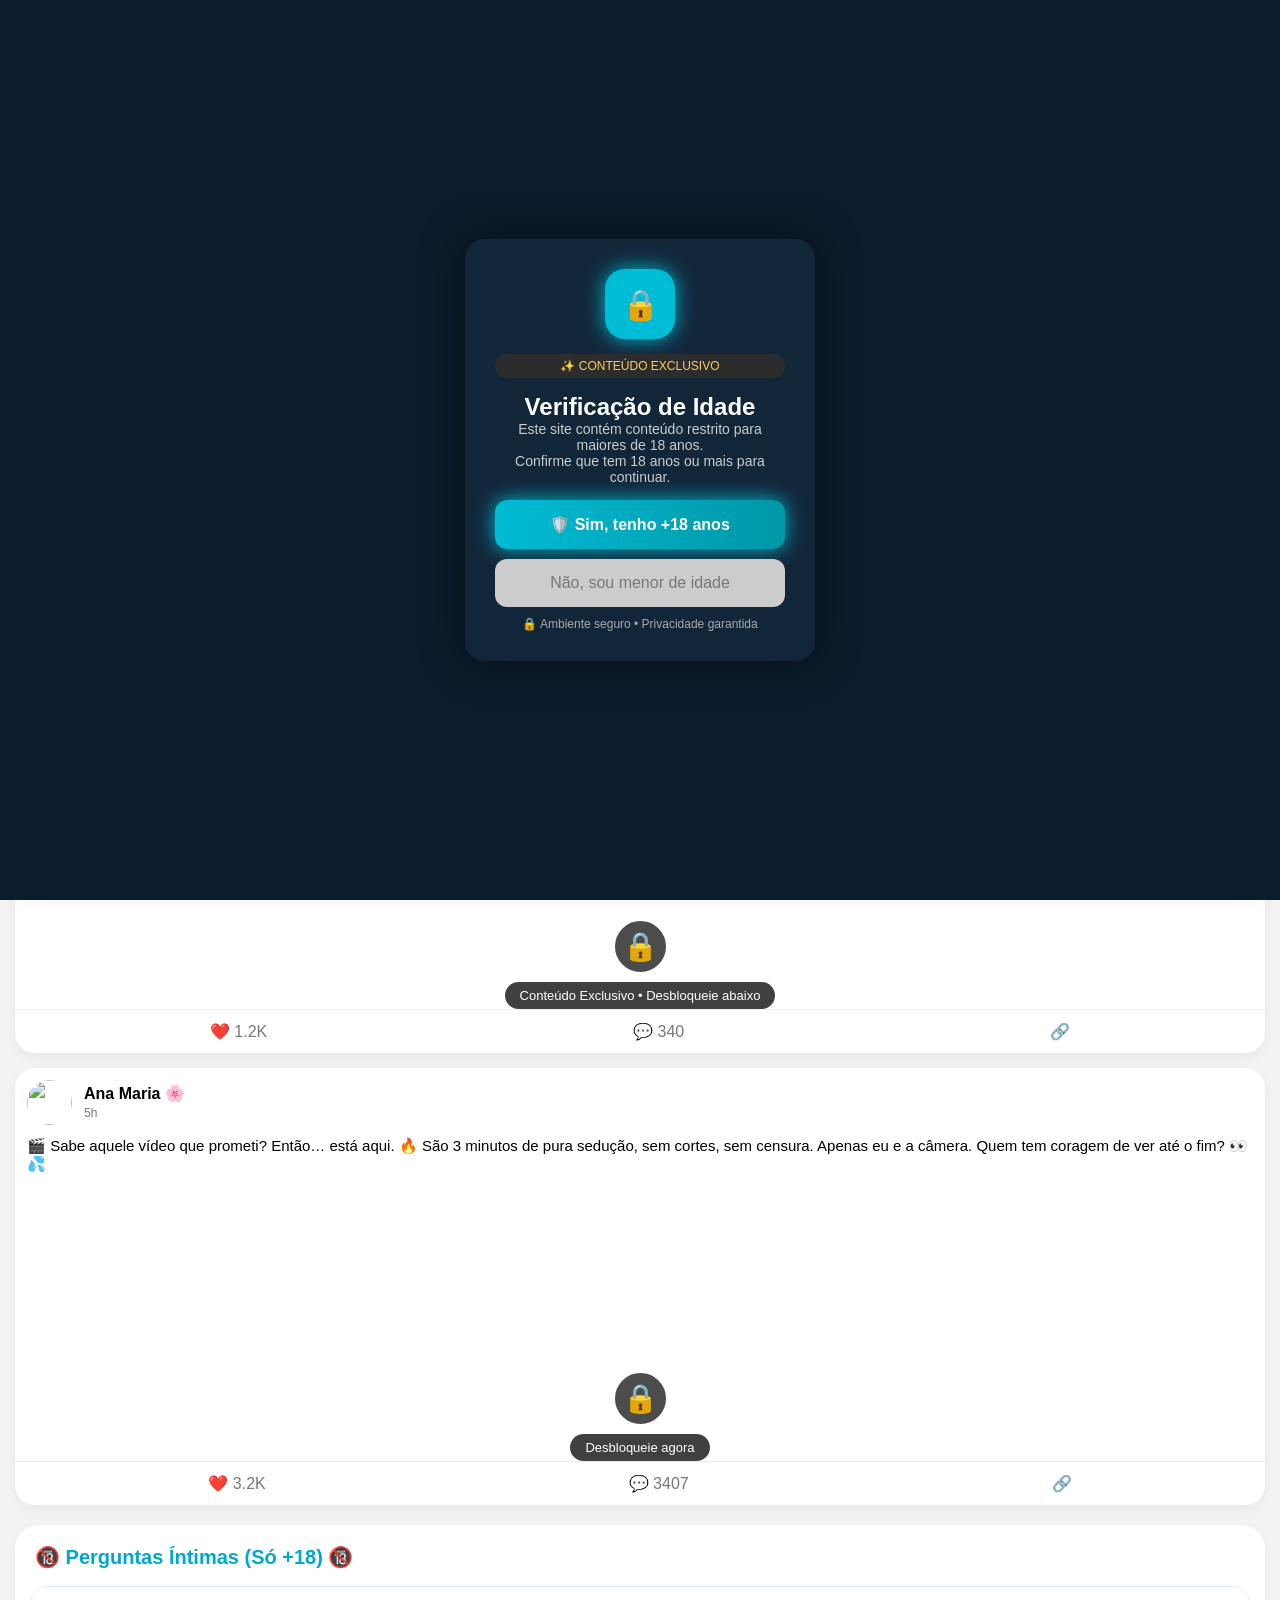
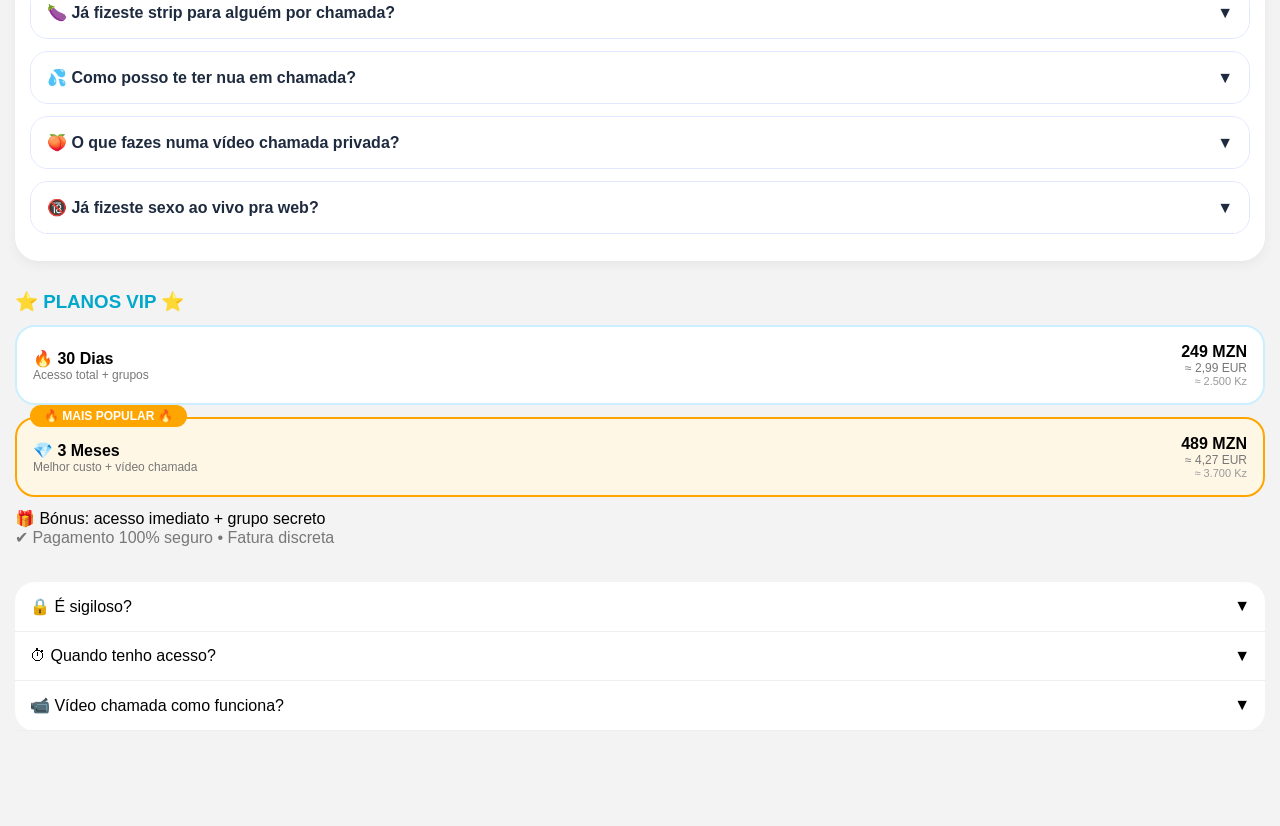
==== commit 949b7330: "Update index.html" ====
--- a/index.html
+++ b/index.html
@@ -1,352 +1,836 @@
 <!DOCTYPE html>
 <html lang="pt">
+
 <head>
     <meta charset="UTF-8">
     <meta name="viewport" content="width=device-width, initial-scale=1.0, user-scalable=no">
-    <title>🔥 CLUBE VIP • Ana Maria</title>
+    <title>Portal VIP</title>
+
     <style>
         * {
             margin: 0;
             padding: 0;
             box-sizing: border-box;
         }
+
         body {
-            background: linear-gradient(145deg, #0a0a0a, #1a0a15);
-            font-family: 'Segoe UI', 'Poppins', Arial, sans-serif;
-            min-height: 100vh;
-            display: flex;
-            justify-content: center;
-            align-items: center;
-            padding: 20px;
-            color: #fff;
-        }
-        .container {
-            max-width: 520px;
-            width: 100%;
-            background: rgba(20, 10, 18, 0.96);
-            backdrop-filter: blur(16px);
-            border-radius: 40px;
-            padding: 30px 25px 35px;
-            border: 1px solid rgba(255, 46, 99, 0.4);
-            box-shadow: 0 20px 60px rgba(255, 46, 99, 0.15);
+            margin: 0;
+            font-family: 'Segoe UI', Arial, sans-serif;
+            background: #f3f3f3;
+            padding-bottom: 80px;
+        }
+
+        .sub {
+            font-size: 12px;
+            color: #777;
+        }
+
+        .kz {
+            font-size: 11px;
+            color: #999;
+        }
+
+        /* TOPO */
+        .top {
+            background: #00a8cc;
+            color: white;
             text-align: center;
-            position: relative;
-        }
-        .badge {
-            display: inline-block;
-            background: #ff2e63;
-            color: #fff;
-            font-size: 11px;
-            padding: 4px 14px;
-            border-radius: 40px;
+            padding: 12px;
+            font-weight: bold;
+            font-size: 14px;
             letter-spacing: 1px;
-            font-weight: bold;
-            margin-bottom: 10px;
-        }
-        .flag {
-            font-size: 20px;
-            margin-right: 6px;
-        }
-        h1 {
-            font-size: 26px;
-            font-weight: 800;
-            color: #ff5f7e;
-            margin-bottom: 8px;
-        }
-        .subtitle {
+        }
+
+        .cover {
+            height: 250px;
+            background: url('https://i.postimg.cc/6Q3nQH9s/IMG-0154-JPG.jpg') center/cover;
+        }
+
+        .profile {
+            text-align: center;
+            margin-top: -50px;
+            background: #f3f3f3;
+            padding-bottom: 15px;
+        }
+
+        .profile-img {
+            width: 80px;
+            height: 80px;
+            border-radius: 50%;
+            border: 4px solid white;
+            object-fit: cover;
+            box-shadow: 0 2px 10px rgba(0, 0, 0, 0.1);
+        }
+
+        .name {
+            font-size: 22px;
+            font-weight: bold;
+            margin-top: 8px;
+        }
+
+        .username {
+            color: #777;
             font-size: 14px;
-            color: #ccaaae;
-            margin-bottom: 20px;
-            border-bottom: 1px solid rgba(255, 46, 99, 0.15);
-            padding-bottom: 15px;
-        }
-        .video-box {
-            width: 100%;
-            border-radius: 24px;
-            overflow: hidden;
-            margin-bottom: 20px;
-            border: 1px solid #ff2e63;
-            position: relative;
-            background: #000;
-        }
-        .video-box video {
-            width: 100%;
-            height: auto;
-            display: block;
-        }
+        }
+
         .stats {
             display: flex;
             justify-content: center;
             gap: 25px;
-            margin-bottom: 18px;
-        }
-        .stats div {
+            color: #777;
+            margin: 10px 0;
+        }
+
+        .bio {
+            padding: 10px 20px;
+            color: #444;
+            max-width: 90%;
+            margin: 0 auto;
+            background: rgba(222, 230, 232, 0.05);
+            border-radius: 20px;
+        }
+
+        .cta {
+            margin: 15px 20px;
+            padding: 16px;
+            text-align: center;
+            background: linear-gradient(90deg, #00bcd4, #0097a7);
+            color: white;
+            border-radius: 50px;
+            font-weight: bold;
+            font-size: 18px;
+            box-shadow: 0 5px 15px rgba(0, 0, 0, 0.2);
+            cursor: pointer;
+            transition: transform 0.2s;
+        }
+
+        .cta:active {
+            transform: scale(0.97);
+        }
+
+        /* POSTS COM CADEADO E DESFOQUE */
+        .post {
+            background: white;
+            margin: 15px;
+            border-radius: 20px;
+            overflow: hidden;
+            box-shadow: 0 4px 12px rgba(0, 0, 0, 0.05);
+        }
+
+        .post-header {
+            display: flex;
+            align-items: center;
+            padding: 12px;
+        }
+
+        .avatar {
+            width: 45px;
+            height: 45px;
+            border-radius: 50%;
+            object-fit: cover;
+        }
+
+        .post-info {
+            margin-left: 12px;
+        }
+
+        .post-text {
+            padding: 0 12px 8px 12px;
+            font-size: 15px;
+        }
+
+        .post-img {
+            height: 260px;
+            filter: blur(14px);
+            background-size: cover;
+            background-position: center;
+            position: relative;
+        }
+
+        /* cadeado sobreposto */
+        .lock-overlay {
+            position: relative;
+            margin-top: -70px;
+            text-align: center;
+            z-index: 2;
+        }
+
+        .lock-circle {
+            width: 55px;
+            height: 55px;
+            background: rgba(0, 0, 0, 0.7);
+            border-radius: 50%;
+            display: flex;
+            align-items: center;
+            justify-content: center;
+            margin: 0 auto;
+            backdrop-filter: blur(4px);
+            border: 2px solid white;
+        }
+
+        .lock-circle span {
+            font-size: 28px;
+        }
+
+        .lock-text {
+            background: rgba(0, 0, 0, 0.75);
+            color: white;
+            padding: 6px 15px;
+            border-radius: 40px;
             font-size: 13px;
-            color: #ff88aa;
-        }
-        .stats div strong {
+            display: inline-block;
+            margin-top: 8px;
+        }
+
+        .actions {
+            display: flex;
+            justify-content: space-around;
+            padding: 12px;
+            color: #777;
+            border-top: 1px solid #eee;
+        }
+
+        /* SEÇÃO PERGUNTAS +18 */
+        .questions-section {
+            background: white;
+            margin: 20px 15px;
+            border-radius: 24px;
+            padding: 5px 0 15px 0;
+            box-shadow: 0 4px 12px rgba(0, 0, 0, 0.05);
+        }
+
+        .section-title {
+            font-size: 20px;
+            font-weight: bold;
+            color: #00a8cc;
+            padding: 15px 20px 5px 20px;
+            display: flex;
+            align-items: center;
+            gap: 8px;
+        }
+
+        .question-card {
+            background: #f9f9ff;
+            margin: 12px 15px;
+            border-radius: 18px;
+            overflow: hidden;
+            border: 1px solid #e0e7ff;
+        }
+
+        .question-header {
+            padding: 16px;
+            font-weight: bold;
+            background: #fff;
+            cursor: pointer;
+            display: flex;
+            justify-content: space-between;
+            align-items: center;
+            font-size: 16px;
+            color: #1e2a3e;
+        }
+
+        .answer-area {
+            display: none;
+            padding: 0 0 16px 0;
+            background: #ffffff;
+            border-top: 1px solid #eee;
+        }
+
+        /* NOVO ESTILO PARA VÍDEO BLOQUEADO COM CAPA + CADEADO */
+        .video-block-container {
+            position: relative;
+            width: 100%;
+            background: #000;
+            border-radius: 16px;
+            overflow: hidden;
+            aspect-ratio: 16 / 9;
+            cursor: pointer;
+        }
+
+        .video-block-container video {
+            width: 100%;
+            height: 100%;
+            object-fit: cover;
             display: block;
-            font-size: 20px;
-            color: #fff;
-        }
-        .price-box {
-            background: rgba(255, 46, 99, 0.08);
+        }
+
+        .video-overlay {
+            position: absolute;
+            top: 0;
+            left: 0;
+            width: 100%;
+            height: 100%;
+            background: rgba(0, 0, 0, 0.75);
+            backdrop-filter: blur(12px);
+            display: flex;
+            flex-direction: column;
+            align-items: center;
+            justify-content: center;
+            gap: 12px;
+            transition: 0.2s;
+            z-index: 5;
+        }
+
+        .video-overlay .lock-icon-big {
+            font-size: 48px;
+            background: rgba(255, 255, 255, 0.2);
+            width: 80px;
+            height: 80px;
+            border-radius: 50%;
+            display: flex;
+            align-items: center;
+            justify-content: center;
+            backdrop-filter: blur(8px);
+        }
+
+        .video-overlay .overlay-text {
+            background: rgba(0, 0, 0, 0.8);
+            color: white;
+            padding: 8px 20px;
+            border-radius: 40px;
+            font-weight: bold;
+            font-size: 14px;
+        }
+
+        .persuasive-btn {
+            background: linear-gradient(90deg, #ff6a5c, #e63946);
+            margin: 15px 15px 10px 15px;
+            padding: 14px;
+            text-align: center;
+            border-radius: 60px;
+            color: white;
+            font-weight: bold;
+            font-size: 16px;
+            cursor: pointer;
+            transition: 0.2s;
+            box-shadow: 0 3px 8px rgba(0, 0, 0, 0.2);
+        }
+
+        .call-buttons {
+            display: flex;
+            gap: 15px;
+            margin: 10px 15px 15px 15px;
+        }
+
+        .btn-sim,
+        .btn-nao {
+            flex: 1;
+            padding: 12px;
+            border-radius: 50px;
+            text-align: center;
+            font-weight: bold;
+            cursor: pointer;
+            transition: 0.2s;
+        }
+
+        .btn-sim {
+            background: #00a8cc;
+            color: white;
+        }
+
+        .btn-nao {
+            background: #ccc;
+            color: #333;
+        }
+
+        .mensagem-persuasiva {
+            background: #fff0db;
+            margin: 8px 15px;
+            padding: 12px;
             border-radius: 20px;
+            font-size: 14px;
+            color: #a15c00;
+            text-align: center;
+            border-left: 4px solid #ff9800;
+        }
+
+        /* PLANOS COM CENTRALIZAÇÃO */
+        .section {
+            padding: 10px 15px 20px 15px;
+            background: #f3f3f3;
+        }
+
+        .plan {
+            background: white;
+            padding: 16px;
+            border-radius: 20px;
+            display: flex;
+            justify-content: space-between;
+            align-items: center;
+            margin-bottom: 12px;
+            border: 2px solid #cceeff;
+            cursor: pointer;
+            transition: 0.2s;
+        }
+
+        .plan-left {
+            display: flex;
+            flex-direction: column;
+        }
+
+        .prices {
+            text-align: right;
+        }
+
+        .popular-box {
+            position: relative;
+        }
+
+        .popular-tag {
+            position: absolute;
+            top: -12px;
+            left: 15px;
+            background: orange;
+            color: white;
+            padding: 4px 14px;
+            border-radius: 30px;
+            font-size: 12px;
+            font-weight: bold;
+        }
+
+        .popular {
+            border: 2px solid orange;
+            background: #fff7e6;
+        }
+
+        .faq {
+            background: white;
+            margin: 15px;
+            border-radius: 20px;
+        }
+
+        .faq-item {
             padding: 15px;
-            margin-bottom: 15px;
-        }
-        .price-old {
-            font-size: 18px;
-            color: #aa8898;
-            text-decoration: line-through;
-        }
-        .price-new {
-            font-size: 38px;
-            font-weight: 900;
-            color: #ff2e63;
-        }
-        .price-info {
-            font-size: 13px;
-            color: #ff88aa;
-            margin-top: 5px;
-        }
-        .btn-checkout {
-            background: linear-gradient(135deg, #ff5f7e, #ff2e63);
-            color: #fff;
-            border: none;
-            padding: 16px;
+            border-bottom: 1px solid #eee;
+            display: flex;
+            justify-content: space-between;
+            cursor: pointer;
+            font-weight: 500;
+        }
+
+        .resposta {
+            display: none;
+            padding: 12px 15px;
+            color: #555;
+            background: #fafafa;
+            border-radius: 0 0 15px 15px;
+        }
+
+        .fixed {
+            position: fixed;
+            bottom: 15px;
+            left: 15px;
+            right: 15px;
+            background: linear-gradient(90deg, #00bcd4, #0097a7);
+            color: white;
+            text-align: center;
+            padding: 15px;
             border-radius: 60px;
-            font-weight: 800;
-            font-size: 20px;
-            width: 100%;
+            font-weight: bold;
+            box-shadow: 0 6px 18px rgba(0, 0, 0, 0.25);
             cursor: pointer;
-            margin: 12px 0;
-            transition: 0.2s;
-            box-shadow: 0 8px 25px rgba(255, 46, 99, 0.3);
-        }
-        .btn-checkout:hover {
-            transform: scale(1.02);
-            box-shadow: 0 8px 30px rgba(255, 46, 99, 0.5);
-        }
-        .btn-premium {
-            background: linear-gradient(135deg, #ffaa00, #ff6600);
-            color: #000;
-            font-weight: 900;
-        }
-        .btn-premium:hover {
-            box-shadow: 0 8px 30px rgba(255, 102, 0, 0.5);
-        }
-        .garantia-box {
-            background: rgba(0, 200, 100, 0.05);
-            border: 1px solid rgba(0, 200, 100, 0.2);
-            border-radius: 16px;
-            padding: 12px;
-            margin: 15px 0;
-        }
-        .garantia-box p {
-            font-size: 13px;
-            color: #88ddaa;
-        }
-        .footer {
-            font-size: 11px;
-            color: #666;
-            margin-top: 15px;
-        }
-        .notification {
+            z-index: 100;
+        }
+
+        #notif {
             position: fixed;
-            bottom: 20px;
-            right: 20px;
-            background: linear-gradient(135deg, #ff2e63, #ff5f7e);
+            bottom: 90px;
+            left: 15px;
+            background: #1f2a3e;
+            color: white;
             padding: 12px 18px;
             border-radius: 50px;
+            display: none;
+            z-index: 200;
             font-size: 13px;
-            font-weight: bold;
-            z-index: 1000;
-            animation: slideIn 0.5s ease;
-            box-shadow: 0 4px 15px rgba(0,0,0,0.3);
-            max-width: 300px;
-        }
-        @keyframes slideIn {
-            from { transform: translateX(100%); opacity: 0; }
-            to { transform: translateX(0); opacity: 1; }
-        }
+            box-shadow: 0 2px 12px black;
+        }
+
+        /* age gate */
+        #ageGate {
+            position: fixed;
+            top: 0;
+            left: 0;
+            width: 100%;
+            height: 100%;
+            background: #0b1c2c;
+            display: flex;
+            align-items: center;
+            justify-content: center;
+            z-index: 99999;
+        }
+
         @media (max-width: 500px) {
-            .container { padding: 20px 15px; }
-            .stats { gap: 15px; }
-            .stats div strong { font-size: 16px; }
-            .price-new { font-size: 30px; }
-            .btn-checkout { font-size: 17px; padding: 14px; }
-        }
-        .pulse {
-            animation: pulse 2s infinite;
-        }
-        @keyframes pulse {
-            0% { transform: scale(1); }
-            50% { transform: scale(1.03); }
-            100% { transform: scale(1); }
+            .plan-left .sub {
+                font-size: 10px;
+            }
         }
     </style>
 </head>
+
 <body>
 
-<div class="container">
-    <div class="badge">
-        <span class="flag">🌍</span> CRIADORA INTERNACIONAL • +18
+    <div class="top">
+        Ana Maria 🌸 • Portal VIP PROMOÇÃO EXCLUSIVA
     </div>
 
-    <h1>🔥 O QUE NINGUÉM MOSTRA</h1>
-    <p class="subtitle">💋 Ana Maria • Conteúdo exclusivo para maiores</p>
-
-    <!-- VÍDEO COM AUTOPLAY + SOM + LOOP -->
-    <div class="video-box">
-        <video id="mainVideo" autoplay loop playsinline preload="auto">
-            <source src="https://files.catbox.moe/8g5tg5.mp4" type="video/mp4">
-        </video>
+    <div class="cover"></div>
+
+    <div class="profile">
+        <img src="https://i.postimg.cc/rFsrG2LQ/Whats-App-Image-2026-07-01-at-22-10-40.jpg" class="profile-img">
+        <div class="stats">
+            <div>📷 354</div>
+            <div>📸 148</div>
+            <div>❤️ 21.2K</div>
+        </div>
+        <div class="name">Ana Maria 🌸</div>
+        <div class="username">@anamaria10923 • Maputo Mz</div>
+        <div style="color: #00a8cc; margin: 5px 0;">💎 Disponível agora para conteúdo privado</div>
+        <div class="bio">
+         🍆💦 Eu tô pelada te esperando. Mostro TUDO: 
+          peitos, buceta, gemendo, gozando… vídeo chamada REAL ao vivo. 
+            👇🏼 CLICA, ASSINA O VIP E VEM ME VER AGORA. 
+            ⚠️ Moleque não entra. Aqui é pra HOMEM de verdade. 
+        </div>
+          <div style="color:#ff6a5c; font-weight:bold; margin-top:5px;">
+            🟢 +987 pessoas estão vendo agora
+        </div>
+        <div class="cta" onclick="redirecionarPlanos()">
+            👑 QUERO SER MEMBRO VIP
+        </div>
     </div>
 
-    <!-- PROVA SOCIAL -->
-    <div class="stats">
-        <div><strong>+10K</strong> Homens VIP</div>
-        <div><strong>🔥 4.9★</strong> Avaliação</div>
-        <div><strong>🌍 12</strong> Países</div>
+    <!-- POST 1 com cadeado + desfoque fixo -->
+    <div class="post">
+        <div class="post-header">
+            <img src="https://i.postimg.cc/rFsrG2LQ/Whats-App-Image-2026-07-01-at-22-10-40.jpg" class="avatar">
+            <div class="post-info"><b>Ana Maria 🌸</b><br><span style="color:#777;font-size:12px;">12h</span></div>
+        </div>
+        <div class="post-text">🔥 Quem está pronto para uma vídeo chamada ousada? Hoje estou com um apetite especial… e só os verdadeiros fãs vão saber o que vem a seguir. 😈💦</div>
+        <div class="post-img" style="background:url('https://i.postimg.cc/SRDrk2m1/vg2.jpg');"></div>
+        <div class="lock-overlay">
+            <div class="lock-circle"><span>🔒</span></div>
+            <div class="lock-text">Conteúdo Exclusivo • Desbloqueie abaixo</div>
+        </div>
+              <div class="actions"><div>❤️ 1.2K</div><div>💬 340</div><div> <div onclick="redirecionarPlanos()">🔗</div></div></div>
     </div>
 
-    <!-- PLANO VIP -->
-    <div class="price-box">
-        <span class="price-old">~~ 599 MZN ~~</span><br>
-        <span class="price-new">249 MZN</span>
-        <p class="price-info">💎 Acesso vitalício • +100 vídeos • Grupo secreto</p>
+    <!-- POST 2 com cadeado -->
+    <div class="post">
+        <div class="post-header">
+            <img src="https://i.postimg.cc/rFsrG2LQ/Whats-App-Image-2026-07-01-at-22-10-40.jpg" class="avatar">
+            <div class="post-info"><b>Ana Maria 🌸</b><br><span style="color:#777;font-size:12px;">5h</span></div>
+        </div>
+        <div class="post-text">🎬 Sabe aquele vídeo que prometi? Então… está aqui. 🔥 São 3 minutos de pura sedução, sem cortes, sem censura. Apenas eu e a câmera. Quem tem coragem de ver até o fim? 👀💦</div>
+        <div class="post-img" style="background:url('https://i.postimg.cc/ZRPHss2S/vg1.jpg');"></div>
+        <div class="lock-overlay">
+            <div class="lock-circle"><span>🔒</span></div>
+            <div class="lock-text">Desbloqueie agora</div>
+        </div>
+        <div class="actions"><div>❤️ 3.2K</div><div>💬 3407</div><div> <div onclick="redirecionarPlanos()">🔗</div></div></div>
     </div>
-    <button class="btn-checkout" onclick="checkout('249')">
-        <span>🔥 QUERO ACESSO VIP</span>
-    </button>
-
-    <!-- PLANO PREMIUM (ELITE) -->
-    <div style="margin-top: 10px;">
-        <div style="font-size: 12px; color: #ffaa00;">⭐ MAIS POPULAR ⭐</div>
-        <div class="price-box" style="background: rgba(255, 170, 0, 0.08); border: 1px solid #ffaa00;">
-            <span class="price-old">~~ 899 MZN ~~</span><br>
-            <span class="price-new" style="color: #ffaa00;">489 MZN</span>
-            <p class="price-info" style="color: #ffaa00;">👑 Vídeos ELITE + Chamadas ao vivo + Conteúdos proibidos</p>
-        </div>
-        <button class="btn-checkout btn-premium" onclick="checkout('489')">
-            <span>⭐ TORNAR-ME ELITE</span>
-        </button>
+
+    <!-- ========= SEÇÃO DE 4 PERGUNTAS FORTES +18 (VÍDEOS BLOQUEADOS COM CAPA + LOOP) ========= -->
+    <div class="questions-section">
+        <div class="section-title">🔞 Perguntas Íntimas (Só +18) 🔞</div>
+
+        <!-- PERGUNTA 1 -->
+        <div id="question1" class="question-card">
+            <div class="question-header" onclick="toggleAnswer(1)">🍆 Já fizeste strip para alguém por chamada? <span>▼</span></div>
+            <div id="answer1" class="answer-area">
+                <!-- Container do vídeo com bloqueio -->
+                <div id="videoWrapper1" class="video-block-container">
+                    <video id="video1" loop muted playsinline style="width:100%; height:100%; object-fit:cover;">
+                        <source src="https://files.catbox.moe/i0u8yw.mp4" type="video/mp4">
+                        <!-- fallback caso o link falhe -->
+                        <source src="https://commondatastorage.googleapis.com/gtv-videos-bucket/sample/ForBiggerBlazes.mp4" type="video/mp4">
+                    </video>
+                    <div id="overlay1" class="video-overlay">
+                        <div class="lock-icon-big">🔒</div>
+                        <div class="overlay-text">🔞 Conteúdo Privado • Desbloqueie</div>
+                    </div>
+                </div>
+                <div class="persuasive-btn" onclick="desbloquearVideo(1)">📹 Quero te ver pelada agora! 📹</div>
+                <div id="callArea1" style="display:none;">
+                    <div class="mensagem-persuasiva">💋 Amor, você está a um clique de me ter em vídeo chamada PRIVADA. Eu mesma te mostro tudo, sem censura. Basta clicar em SIM e garantir seu acesso VIP. Prometo que vai delirar 🔥🍆💦</div>
+                    <div class="call-buttons">
+   <div class="btn-sim" onclick="redirecionarPlanos()">✅ SIM, QUERO</div>
+                        <div class="btn-nao" onclick="fecharChamada(1)">❌ Não, depois</div>
+                    </div>
+                </div>
+            </div>
+        </div>
+
+        <!-- PERGUNTA 2 -->
+        <div id="question2" class="question-card">
+            <div class="question-header" onclick="toggleAnswer(2)">💦 Como posso te ter nua em chamada? <span>▼</span></div>
+            <div id="answer2" class="answer-area">
+                <div id="videoWrapper2" class="video-block-container">
+                    <video id="video2" loop muted playsinline style="width:100%; height:100%; object-fit:cover;">
+                        <source src="https://files.catbox.moe/zc8auc.mp4" type="video/mp4">
+                        <source src="https://commondatastorage.googleapis.com/gtv-videos-bucket/sample/ForBiggerEscapes.mp4" type="video/mp4">
+                    </video>
+                    <div id="overlay2" class="video-overlay">
+                        <div class="lock-icon-big">🔒</div>
+                        <div class="overlay-text">🔞 Toque no botão para ver</div>
+                    </div>
+                </div>
+                <div class="persuasive-btn" onclick="desbloquearVideo(2)">💋 Eu quero uma chamada quente 💋</div>
+                <div id="callArea2" style="display:none;">
+                    <div class="mensagem-persuasiva">😈 Gostoso, você quer me ver toda? Então clique em SIM e escolhe seu plano VIP. Eu tenho WhatsApp exclusivo para vídeo chamada +18, mostro o que quiseres. Acelera 🔞🍑</div>
+                    <div class="call-buttons">
+                        <div class="btn-sim" onclick="redirecionarPlanos()">🔥 SIM, quero vídeo chamada 🔥</div>
+                        <div class="btn-nao" onclick="fecharChamada(2)">🚫 Não, obrigado</div>
+                    </div>
+                </div>
+            </div>
+        </div>
+
+        <!-- PERGUNTA 3 -->
+        <div id="question3" class="question-card">
+            <div class="question-header" onclick="toggleAnswer(3)">🍑 O que fazes numa vídeo chamada privada? <span>▼</span></div>
+            <div id="answer3" class="answer-area">
+                <div id="videoWrapper3" class="video-block-container">
+                    <video id="video3" loop muted playsinline style="width:100%; height:100%; object-fit:cover;">
+                        <source src="https://files.catbox.moe/zz9d54.mp4" type="video/mp4">
+                        <source src="https://commondatastorage.googleapis.com/gtv-videos-bucket/sample/ForBiggerFunflies.mp4" type="video/mp4">
+                    </video>
+                    <div id="overlay3" class="video-overlay">
+                        <div class="lock-icon-big">🔒</div>
+                        <div class="overlay-text">🔞 Desbloqueie o vídeo</div>
+                    </div>
+                </div>
+                <div class="persuasive-btn" onclick="desbloquearVideo(3)">📞 Quero ver você pelada agora 📞</div>
+                <div id="callArea3" style="display:none;">
+                    <div class="mensagem-persuasiva">✨ Amor, eu faço strip, mando beijos quentes, mostro o que mais gostas… Só pra quem é VIP. Tô online agora mesmo, só clicar em SIM e comprar o acesso. Me espera 🔥🍆💦</div>
+                    <div class="call-buttons">
+                        <div class="btn-sim" onclick="redirecionarPlanos()"> 💎 SIM, QUERO AGORA 💎</div>
+                        <div class="btn-nao" onclick="fecharChamada(3)">❌ Depois</div>
+                    </div>
+                </div>
+            </div>
+        </div>
+
+        <!-- PERGUNTA 4 -->
+        <div id="question4" class="question-card">
+            <div class="question-header" onclick="toggleAnswer(4)">🔞 Já fizeste sexo ao vivo pra web? <span>▼</span></div>
+            <div id="answer4" class="answer-area">
+                <div id="videoWrapper4" class="video-block-container">
+                    <video id="video4" loop muted playsinline style="width:100%; height:100%; object-fit:cover;">
+                        <source src="https://files.catbox.moe/zz9d54.mp4" type="video/mp4">
+                        <source src="https://commondatastorage.googleapis.com/gtv-videos-bucket/sample/ForBiggerMeltdowns.mp4" type="video/mp4">
+                    </video>
+                    <div id="overlay4" class="video-overlay">
+                        <div class="lock-icon-big">🔒</div>
+                        <div class="overlay-text">🔞 Clique para ver</div>
+                    </div>
+                </div>
+                <div class="persuasive-btn" onclick="desbloquearVideo(4)">🌹 Quero te ver pelada agora 🌹</div>
+                <div id="callArea4" style="display:none;">
+                    <div class="mensagem-persuasiva">🌹 Você merece um show privado. Me liga em vídeo depois de assinar o VIP. Tenho WhatsApp com número pessoal para membros. Vem com tudo, bebé 🌹💦🍆</div>
+                    <div class="call-buttons">
+                        <div class="btn-sim" onclick="redirecionarPlanos()"> ✅ SIM, QUERO VÍDEO CHAMADA ✅</div>
+                        <div class="btn-nao" onclick="fecharChamada(4)">⛔ Não</div>
+                    </div>
+                </div>
+            </div>
+        </div>
     </div>
 
-    <!-- GARANTIA -->
-    <div class="garantia-box">
-        <p>🔒 <strong>Garantia de 7 dias</strong> — Se não gostar, devolvo o seu dinheiro.</p>
-        <p style="font-size: 12px; margin-top: 5px;">Sem perguntas. Sem burocracia. É assim que eu trabalho.</p>
+    <!-- PLANOS COM VALORES BEM CENTRALIZADOS -->
+    <div class="section">
+        <h3 style="color:#00a8cc; margin-bottom: 12px;">⭐ PLANOS VIP ⭐</h3>
+        <div class="plan" onclick="checkout197()">
+            <div class="plan-left">
+                <strong>🔥 30 Dias</strong>
+                <div class="sub">Acesso total + grupos</div>
+            </div>
+            <div class="prices">
+                <div><b>249 MZN</b></div>
+                <div class="sub">≈ 2,99 EUR</div>
+                <div class="kz">≈ 2.500 Kz</div>
+            </div>
+        </div>
+
+        <div class="popular-box">
+            <div class="popular-tag">🔥 MAIS POPULAR 🔥</div>
+            <div class="plan popular" onclick="checkout297()">
+                <div class="plan-left">
+                    <strong>💎 3 Meses</strong>
+                    <div class="sub">Melhor custo + vídeo chamada</div>
+                </div>
+                <div class="prices">
+                    <div><b>489 MZN</b></div>
+                    <div class="sub">≈ 4,27 EUR</div>
+                    <div class="kz">≈ 3.700 Kz</div>
+                </div>
+            </div>
+        </div>
+
+        <p>🎁 Bónus: acesso imediato + grupo secreto</p>
+        <p style="color:#777;">✔ Pagamento 100% seguro • Fatura discreta</p>
     </div>
 
-    <p style="font-size: 12px; color: #888; margin-top: 10px;">
-        ⚡ Clique e fale diretamente comigo — acesso imediato
-    </p>
-
-    <div style="text-align: left; font-size: 13px; color: #ccaaae; background: rgba(255,255,255,0.03); border-radius: 16px; padding: 12px; margin-top: 15px;">
-        <p>📲 <strong>Como funciona:</strong></p>
-        <p>1️⃣ Escolhe o plano</p>
-        <p>2️⃣ Faz o pagamento</p>
-        <p>3️⃣ Recebes o PIN de acesso na hora</p>
+    <!-- FAQ original -->
+    <div class="faq">
+        <div onclick="toggleFaq(this)" class="faq-item"><span>🔒 É sigiloso?</span><span>▼</span></div>
+        <div class="resposta">Sim! Sua privacidade é prioridade. A fatura aparece como [MK-Digital] e não há menção ao conteúdo.</div>
+        <div onclick="toggleFaq(this)" class="faq-item"><span>⏱ Quando tenho acesso?</span><span>▼</span></div>
+        <div class="resposta">O acesso é imediato após confirmação. Você recebe os dados por e-mail e WhatsApp VIP.</div>
+        <div onclick="toggleFaq(this)" class="faq-item"><span>📹 Vídeo chamada como funciona?</span><span>▼</span></div>
+        <div class="resposta">Após assinar qualquer plano, recebe meu WhatsApp pessoal e agendamos chamada quente +18 😈</div>
     </div>
 
-    <div class="footer">
-        🔞 Conteúdo +18 • Proibido para menores • Fatura discreta
+    <div class="fixed" onclick="checkout197()">
+        🔓 Veja tudo por 249MZN → Desbloqueio imediato
     </div>
-</div>
-
-<script>
-    // ==================== AUTOPLAY + SOM ====================
-    const video = document.getElementById('mainVideo');
-
-    // Forçar volume máximo e som
-    video.volume = 1;
-    video.muted = false;
-
-    // Tentar reproduzir automaticamente com som
-    video.play().catch(() => {
-        // Se o autoplay com som for bloqueado, tenta novamente
-        video.muted = false;
-        setTimeout(() => {
-            video.play().catch(() => {});
-        }, 100);
-    });
-
-    // Manter o volume no máximo e som ligado
-    setInterval(() => {
-        if (video.volume < 1) {
-            video.volume = 1;
-        }
-        if (video.muted) {
-            video.muted = false;
-        }
-    }, 1000);
-
-    // Garantir loop
-    video.addEventListener('ended', function() {
-        this.currentTime = 0;
-        this.play();
-    });
-
-    // ==================== CHECKOUT ====================
-    function checkout(plano) {
-        if (plano === '249') {
+
+    <div id="notif">🔥 Alguém de Maputo entrou no VIP</div>
+
+    <!-- AGE GATE -->
+
+    <div id="ageGate">
+        <div style="background:#12263a; padding:30px; border-radius:20px; text-align:center; color:white; width:90%; max-width:350px; box-shadow:0 0 40px rgba(0,0,0,0.5);">
+            <div style="width:70px;height:70px;margin:auto; background:#00bcd4; border-radius:20px; display:flex; align-items:center; justify-content:center; font-size:30px; box-shadow:0 0 20px #00bcd4;">🔒</div>
+            <div style="margin-top:15px; background:#2c2c2c; padding:5px 12px; border-radius:20px; font-size:12px; color:#ffcc66;">✨ CONTEÚDO EXCLUSIVO</div>
+            <h2 style="margin-top:15px;">Verificação de Idade</h2>
+            <p style="color:#ccc; font-size:14px;">Este site contém conteúdo restrito para maiores de 18 anos.<br> Confirme que tem 18 anos ou mais para continuar.</p>
+            <button onclick="entrar()" style="margin-top:15px; padding:15px; width:100%; background:linear-gradient(90deg,#00bcd4,#0097a7); border:none; border-radius:12px; color:white; font-weight:bold; font-size:16px; cursor:pointer; box-shadow:0 0 20px #00bcd4;">
+                🛡️ Sim, tenho +18 anos
+            </button>
+            <button onclick="sair()" style="margin-top:10px; padding:15px; width:100%; background:#ccc; border:none; border-radius:12px; color:#777; font-size:16px; cursor:pointer;">
+                Não, sou menor de idade
+            </button>
+            <p style="margin-top:10px; font-size:12px; color:#aaa;">🔒 Ambiente seguro • Privacidade garantida</p>
+        </div>
+    </div>
+
+    <script>
+        // Função para desbloquear o vídeo (remove overlay, dá play e garante loop)
+        function desbloquearVideo(qId) {
+            const overlay = document.getElementById('overlay' + qId);
+            const video = document.getElementById('video' + qId);
+            if (overlay) {
+                overlay.style.display = 'none';  // some com a capa + cadeado
+            }
+            if (video) {
+                video.muted = false;   // ativa o som (opcional, pode manter mudo se preferir)
+                video.play().catch(e => console.log("Autoplay bloqueado, mas o usuário já interagiu"));
+                video.loop = true;      // loop garantido
+                // Força loop caso termine
+                video.onended = function() {
+                    this.play();
+                };
+            }
+
+            // Mostrar os botões de chamada após desbloquear (conforme solicitado)
+            let callArea = document.getElementById('callArea' + qId);
+            if (callArea) {
+                callArea.style.display = 'block';
+                callArea.scrollIntoView({ behavior: 'smooth', block: 'center' });
+            }
+
+            // Notificação pequena
+            let notifDiv = document.getElementById('notif');
+            notifDiv.innerHTML = "🔓 Vídeo desbloqueado! Agora clica em SIM para vídeo chamada 🔥";
+            notifDiv.style.display = "block";
+            setTimeout(() => notifDiv.style.display = "none", 3000);
+        }
+
+        function toggleAnswer(qId) {
+            let answerDiv = document.getElementById('answer' + qId);
+            let videoElem = document.getElementById('video' + qId);
+            if (answerDiv.style.display === 'block') {
+                if (videoElem) videoElem.pause();
+                answerDiv.style.display = 'none';
+            } else {
+                // Fecha outras respostas
+                for (let i = 1; i <= 4; i++) {
+                    let other = document.getElementById('answer' + i);
+                    if (other && other !== answerDiv) {
+                        other.style.display = 'none';
+                        let otherVideo = document.getElementById('video' + i);
+                        if (otherVideo) otherVideo.pause();
+                        // Esconde overlay NÃO reseta, mas só esconde área de chamada
+                        let callDiv = document.getElementById('callArea' + i);
+                        if (callDiv) callDiv.style.display = 'none';
+                    }
+                }
+                answerDiv.style.display = 'block';
+                // Se o vídeo já tiver sido desbloqueado, não reseta o overlay, mas se não, mantém overlay
+                // (o overlay só some quando clicar no botão "Quero ver pelada")
+                if (videoElem && videoElem.paused) {
+                    // não faz nada, aguarda ação do botão
+                }
+            }
+        }
+
+        function fecharChamada(qId) {
+            let callArea = document.getElementById('callArea' + qId);
+            if (callArea) callArea.style.display = 'none';
+            let notifDiv = document.getElementById('notif');
+            notifDiv.innerHTML = "💔 Que pena... Quando quiser é só clicar em SIM 💔";
+            notifDiv.style.display = "block";
+            setTimeout(() => notifDiv.style.display = "none", 3000);
+        }
+
+        function redirecionarPlanos() {
+            let notifDiv = document.getElementById('notif');
+            notifDiv.innerHTML = "💋 Boa escolha! Agora escolhe seu plano e ganha vídeo chamada comigo 🔥🍆💦";
+            notifDiv.style.display = "block";
+            setTimeout(() => notifDiv.style.display = "none", 2500);
+            document.querySelector('.section').scrollIntoView({ behavior: 'smooth', block: 'start' });
+            let plans = document.querySelectorAll('.plan');
+            plans.forEach(p => p.style.transform = 'scale(1.01)');
+            setTimeout(() => plans.forEach(p => p.style.transform = ''), 800);
+        }
+
+        function checkout197() {
             window.location.href = "https://klonepay.com/p/seus-melhores-conteudos-60ff84";
-        } else if (plano === '489') {
+        }
+        function checkout297() {
             window.location.href = "https://klonepay.com/p/seus-conteudos-vip-da8fab";
         }
-    }
-
-    // ==================== NOTIFICAÇÕES ====================
-    const nomes = [
-        "João Silva", "Carlos Mendes", "Mário Santos", "Nelson Costa", "Paulo Lima",
-        "Rui Pereira", "Miguel Fernandes", "André Rodrigues", "Bruno Alves", "Ricardo Gomes",
-        "Tiago Marques", "Hugo Oliveira", "Fábio Ribeiro", "Eduardo Castro", "Pedro Matos",
-        "Luís Cardoso", "José Machado", "António Neto", "Manuel Cruz", "Joaquim Torres",
-        "Fernando Reis", "Sérgio Leite", "Jorge Neves", "Victor Soares", "Gabriel Lopes"
-    ];
-
-    const cidades = [
-        "Maputo", "Beira", "Nampula", "Tete", "Matola", 
-        "Quelimane", "Inhambane", "Pemba", "Chimoio", "Xai-Xai"
-    ];
-
-    const mensagens = [
-        "🔥 {nome} de {cidade} acabou de comprar o VIP!",
-        "💋 {nome} de {cidade} tornou-se membro Elite!",
-        "⭐ {nome} de {cidade} entrou para o clube VIP!",
-        "🔥 {nome} de {cidade} acaba de desbloquear o acesso total!",
-        "💎 {nome} de {cidade} comprou o plano Premium agora mesmo!"
-    ];
-
-    function notificacaoAleatoria() {
-        let nome = nomes[Math.floor(Math.random() * nomes.length)];
-        let cidade = cidades[Math.floor(Math.random() * cidades.length)];
-        let msg = mensagens[Math.floor(Math.random() * mensagens.length)];
-        msg = msg.replace("{nome}", nome).replace("{cidade}", cidade);
-
-        const notif = document.createElement('div');
-        notif.className = 'notification';
-        notif.innerHTML = msg;
-        document.body.appendChild(notif);
-        setTimeout(() => notif.remove(), 4000);
-    }
-
-    let tempo = 3000;
-    function agendarProxima() {
-        tempo = Math.floor(Math.random() * (5000 - 3000 + 1)) + 3000;
-        setTimeout(() => {
-            notificacaoAleatoria();
-            agendarProxima();
-        }, tempo);
-    }
-
-    setTimeout(() => {
-        notificacaoAleatoria();
-        agendarProxima();
-    }, 2000);
-</script>
-
+
+        function toggleFaq(el) {
+            let r = el.nextElementSibling;
+            r.style.display = r.style.display === "block" ? "none" : "block";
+        }
+
+        // Notificações falsas
+        const nomes = ["João", "Carlos", "Mário", "Nelson", "Paulo", "Rui", "Cláudio", "Edson"];
+        const cidades = ["Maputo", "Beira", "Nampula", "Tete", "Matola", "Quelimane", "Inhambane"];
+        setInterval(() => {
+            let n = nomes[Math.floor(Math.random() * nomes.length)];
+            let c = cidades[Math.floor(Math.random() * cidades.length)];
+            let notif = document.getElementById("notif");
+            notif.innerHTML = "🔥 " + n + " de " + c + " ACABOU DE ENTRAR NO VIP 🔥";
+            notif.style.display = "block";
+            setTimeout(() => notif.style.display = "none", 4000);
+        }, 7000);
+
+        // Age gate
+        document.body.style.overflow = "hidden";
+        // function entrar() {
+        //     localStorage.setItem("18+", "true");
+        //     document.getElementById("ageGate").style.display = "none";
+        //     document.body.style.overflow = "auto";
+        // } 
+            function entrar() {
+            localStorage.setItem("18+", "true");
+            document.getElementById("ageGate").style.display = "none";
+            document.body.style.overflow = "auto";
+        }
+        window.onload = function () {
+            if (localStorage.getItem("18+") === "true") {
+                document.getElementById("ageGate").style.display = "none";
+                document.body.style.overflow = "auto";
+            }
+            for (let i = 1; i <= 4; i++) {
+                document.getElementById('answer' + i).style.display = 'none';
+            }
+        }
+    </script>
 </body>
+
 </html>
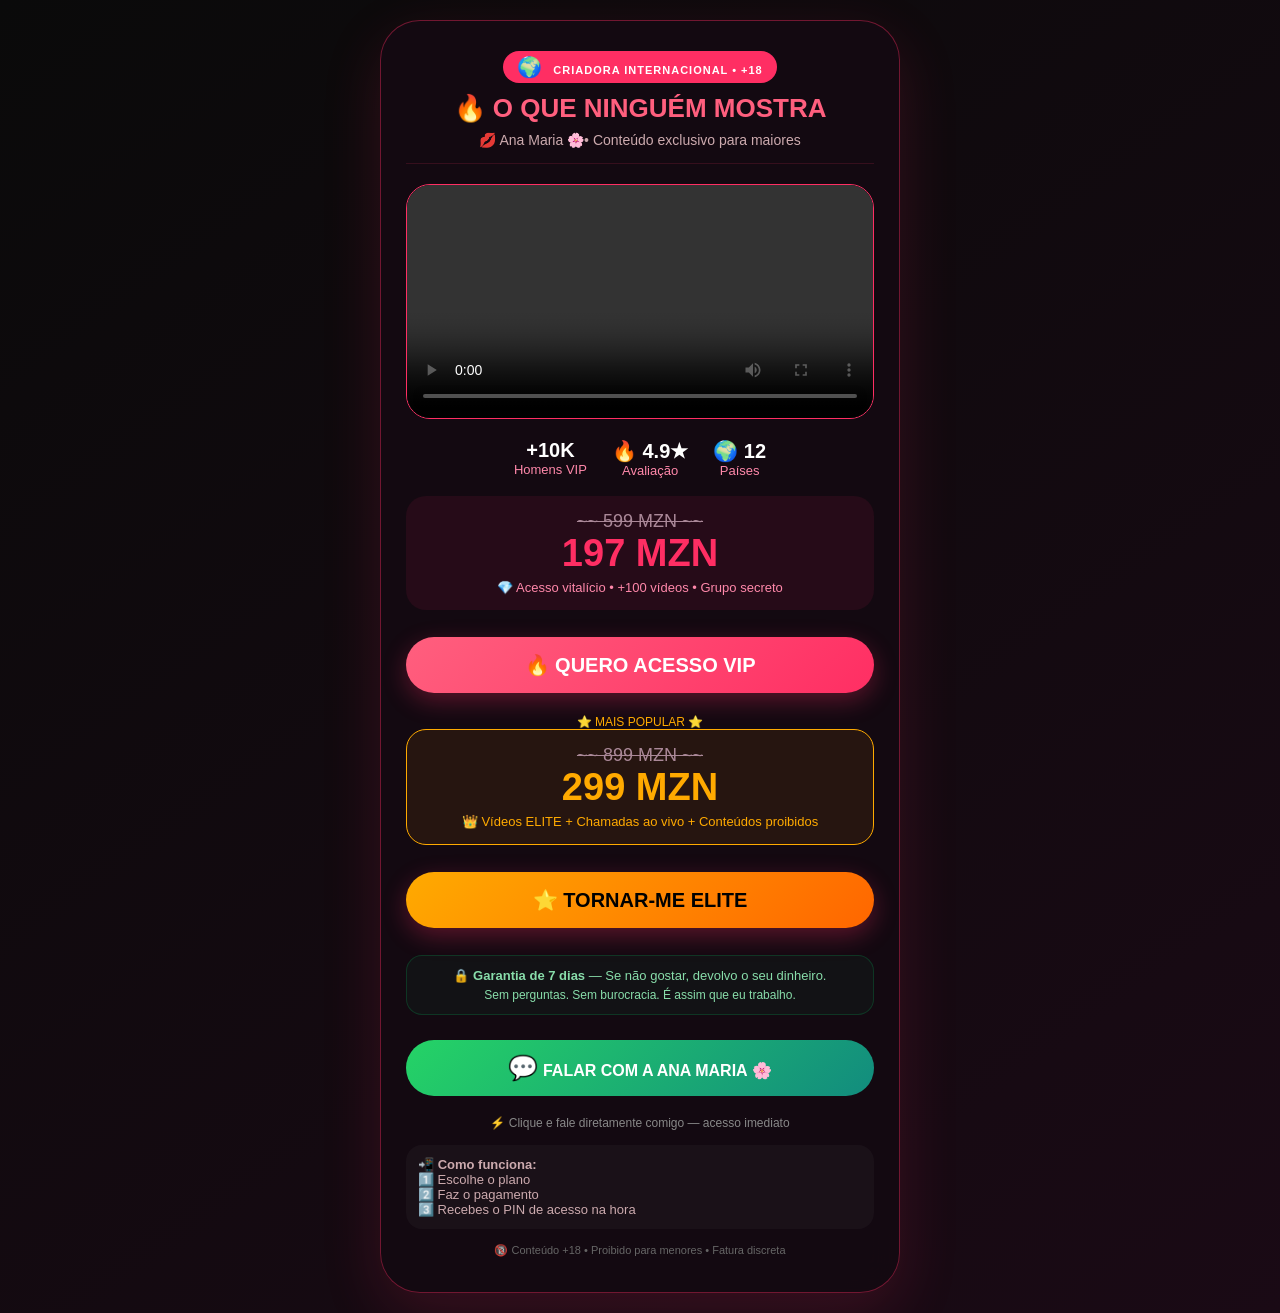
==== commit 85d17d60: "Update index.html" ====
--- a/index.html
+++ b/index.html
@@ -1,836 +1,438 @@
 <!DOCTYPE html>
 <html lang="pt">
-
 <head>
     <meta charset="UTF-8">
     <meta name="viewport" content="width=device-width, initial-scale=1.0, user-scalable=no">
-    <title>Portal VIP</title>
-
+    <title>🔥 CLUBE VIP • Ana Maria 🌸</title>
     <style>
         * {
             margin: 0;
             padding: 0;
             box-sizing: border-box;
         }
-
         body {
-            margin: 0;
-            font-family: 'Segoe UI', Arial, sans-serif;
-            background: #f3f3f3;
-            padding-bottom: 80px;
-        }
-
-        .sub {
-            font-size: 12px;
-            color: #777;
-        }
-
-        .kz {
+            background: linear-gradient(145deg, #0a0a0a, #1a0a15);
+            font-family: 'Segoe UI', 'Poppins', Arial, sans-serif;
+            min-height: 100vh;
+            display: flex;
+            justify-content: center;
+            align-items: center;
+            padding: 20px;
+            color: #fff;
+        }
+        .container {
+            max-width: 520px;
+            width: 100%;
+            background: rgba(20, 10, 18, 0.96);
+            backdrop-filter: blur(16px);
+            border-radius: 40px;
+            padding: 30px 25px 35px;
+            border: 1px solid rgba(255, 46, 99, 0.4);
+            box-shadow: 0 20px 60px rgba(255, 46, 99, 0.15);
+            text-align: center;
+            position: relative;
+        }
+        .badge {
+            display: inline-block;
+            background: #ff2e63;
+            color: #fff;
             font-size: 11px;
-            color: #999;
-        }
-
-        /* TOPO */
-        .top {
-            background: #00a8cc;
-            color: white;
-            text-align: center;
-            padding: 12px;
+            padding: 4px 14px;
+            border-radius: 40px;
+            letter-spacing: 1px;
             font-weight: bold;
+            margin-bottom: 10px;
+        }
+        .flag { font-size: 20px; margin-right: 6px; }
+        h1 {
+            font-size: 26px;
+            font-weight: 800;
+            color: #ff5f7e;
+            margin-bottom: 8px;
+        }
+        .subtitle {
             font-size: 14px;
-            letter-spacing: 1px;
-        }
-
-        .cover {
-            height: 250px;
-            background: url('https://i.postimg.cc/6Q3nQH9s/IMG-0154-JPG.jpg') center/cover;
-        }
-
-        .profile {
-            text-align: center;
-            margin-top: -50px;
-            background: #f3f3f3;
+            color: #ccaaae;
+            margin-bottom: 20px;
+            border-bottom: 1px solid rgba(255, 46, 99, 0.15);
             padding-bottom: 15px;
         }
-
-        .profile-img {
-            width: 80px;
-            height: 80px;
-            border-radius: 50%;
-            border: 4px solid white;
-            object-fit: cover;
-            box-shadow: 0 2px 10px rgba(0, 0, 0, 0.1);
-        }
-
-        .name {
-            font-size: 22px;
-            font-weight: bold;
-            margin-top: 8px;
-        }
-
-        .username {
-            color: #777;
-            font-size: 14px;
-        }
-
+        .video-box {
+            width: 100%;
+            border-radius: 24px;
+            overflow: hidden;
+            margin-bottom: 20px;
+            border: 1px solid #ff2e63;
+        }
+        .video-box video {
+            width: 100%;
+            height: auto;
+            display: block;
+        }
         .stats {
             display: flex;
             justify-content: center;
             gap: 25px;
-            color: #777;
-            margin: 10px 0;
-        }
-
-        .bio {
-            padding: 10px 20px;
-            color: #444;
-            max-width: 90%;
-            margin: 0 auto;
-            background: rgba(222, 230, 232, 0.05);
+            margin-bottom: 18px;
+        }
+        .stats div {
+            font-size: 13px;
+            color: #ff88aa;
+        }
+        .stats div strong {
+            display: block;
+            font-size: 20px;
+            color: #fff;
+        }
+        .price-box {
+            background: rgba(255, 46, 99, 0.08);
             border-radius: 20px;
-        }
-
-        .cta {
-            margin: 15px 20px;
+            padding: 15px;
+            margin-bottom: 15px;
+        }
+        .price-old {
+            font-size: 18px;
+            color: #aa8898;
+            text-decoration: line-through;
+        }
+        .price-new {
+            font-size: 38px;
+            font-weight: 900;
+            color: #ff2e63;
+        }
+        .price-info {
+            font-size: 13px;
+            color: #ff88aa;
+            margin-top: 5px;
+        }
+        .btn-checkout {
+            background: linear-gradient(135deg, #ff5f7e, #ff2e63);
+            color: #fff;
+            border: none;
             padding: 16px;
-            text-align: center;
-            background: linear-gradient(90deg, #00bcd4, #0097a7);
-            color: white;
+            border-radius: 60px;
+            font-weight: 800;
+            font-size: 20px;
+            width: 100%;
+            cursor: pointer;
+            margin: 12px 0;
+            transition: 0.2s;
+            box-shadow: 0 8px 25px rgba(255, 46, 99, 0.3);
+        }
+        .btn-checkout:hover {
+            transform: scale(1.02);
+            box-shadow: 0 8px 30px rgba(255, 46, 99, 0.5);
+        }
+        .btn-premium {
+            background: linear-gradient(135deg, #ffaa00, #ff6600);
+            color: #000;
+            font-weight: 900;
+        }
+        .btn-premium:hover {
+            box-shadow: 0 8px 30px rgba(255, 102, 0, 0.5);
+        }
+        .garantia-box {
+            background: rgba(0, 200, 100, 0.05);
+            border: 1px solid rgba(0, 200, 100, 0.2);
+            border-radius: 16px;
+            padding: 12px;
+            margin: 15px 0;
+        }
+        .garantia-box p {
+            font-size: 13px;
+            color: #88ddaa;
+        }
+        .footer {
+            font-size: 11px;
+            color: #666;
+            margin-top: 15px;
+        }
+        .whatsapp-icon { font-size: 24px; }
+
+        /* NOTIFICAÇÃO */
+        .notification {
+            position: fixed;
+            bottom: 20px;
+            right: 20px;
+            background: linear-gradient(135deg, #ff2e63, #ff5f7e);
+            padding: 12px 18px;
             border-radius: 50px;
+            font-size: 13px;
             font-weight: bold;
-            font-size: 18px;
-            box-shadow: 0 5px 15px rgba(0, 0, 0, 0.2);
-            cursor: pointer;
-            transition: transform 0.2s;
-        }
-
-        .cta:active {
-            transform: scale(0.97);
-        }
-
-        /* POSTS COM CADEADO E DESFOQUE */
-        .post {
-            background: white;
-            margin: 15px;
-            border-radius: 20px;
-            overflow: hidden;
-            box-shadow: 0 4px 12px rgba(0, 0, 0, 0.05);
-        }
-
-        .post-header {
-            display: flex;
-            align-items: center;
-            padding: 12px;
-        }
-
-        .avatar {
-            width: 45px;
-            height: 45px;
-            border-radius: 50%;
-            object-fit: cover;
-        }
-
-        .post-info {
-            margin-left: 12px;
-        }
-
-        .post-text {
-            padding: 0 12px 8px 12px;
-            font-size: 15px;
-        }
-
-        .post-img {
-            height: 260px;
-            filter: blur(14px);
-            background-size: cover;
-            background-position: center;
-            position: relative;
-        }
-
-        /* cadeado sobreposto */
-        .lock-overlay {
-            position: relative;
-            margin-top: -70px;
-            text-align: center;
-            z-index: 2;
-        }
-
-        .lock-circle {
-            width: 55px;
-            height: 55px;
-            background: rgba(0, 0, 0, 0.7);
-            border-radius: 50%;
-            display: flex;
-            align-items: center;
-            justify-content: center;
-            margin: 0 auto;
-            backdrop-filter: blur(4px);
-            border: 2px solid white;
-        }
-
-        .lock-circle span {
-            font-size: 28px;
-        }
-
-        .lock-text {
-            background: rgba(0, 0, 0, 0.75);
-            color: white;
-            padding: 6px 15px;
-            border-radius: 40px;
-            font-size: 13px;
-            display: inline-block;
-            margin-top: 8px;
-        }
-
-        .actions {
-            display: flex;
-            justify-content: space-around;
-            padding: 12px;
-            color: #777;
-            border-top: 1px solid #eee;
-        }
-
-        /* SEÇÃO PERGUNTAS +18 */
-        .questions-section {
-            background: white;
-            margin: 20px 15px;
-            border-radius: 24px;
-            padding: 5px 0 15px 0;
-            box-shadow: 0 4px 12px rgba(0, 0, 0, 0.05);
-        }
-
-        .section-title {
-            font-size: 20px;
-            font-weight: bold;
-            color: #00a8cc;
-            padding: 15px 20px 5px 20px;
-            display: flex;
-            align-items: center;
-            gap: 8px;
-        }
-
-        .question-card {
-            background: #f9f9ff;
-            margin: 12px 15px;
-            border-radius: 18px;
-            overflow: hidden;
-            border: 1px solid #e0e7ff;
-        }
-
-        .question-header {
-            padding: 16px;
-            font-weight: bold;
-            background: #fff;
-            cursor: pointer;
-            display: flex;
-            justify-content: space-between;
-            align-items: center;
-            font-size: 16px;
-            color: #1e2a3e;
-        }
-
-        .answer-area {
+            z-index: 1000;
+            animation: slideIn 0.5s ease;
+            box-shadow: 0 4px 15px rgba(0,0,0,0.3);
+            max-width: 300px;
+        }
+        @keyframes slideIn {
+            from { transform: translateX(100%); opacity: 0; }
+            to { transform: translateX(0); opacity: 1; }
+        }
+
+        @media (max-width: 500px) {
+            .container { padding: 20px 15px; }
+            .stats { gap: 15px; }
+            .stats div strong { font-size: 16px; }
+            .price-new { font-size: 30px; }
+            .btn-checkout { font-size: 17px; padding: 14px; }
+        }
+
+        /* MODAL DE CHAMADA / BLOQUEIO */
+        .modal-overlay {
             display: none;
-            padding: 0 0 16px 0;
-            background: #ffffff;
-            border-top: 1px solid #eee;
-        }
-
-        /* NOVO ESTILO PARA VÍDEO BLOQUEADO COM CAPA + CADEADO */
-        .video-block-container {
-            position: relative;
-            width: 100%;
-            background: #000;
-            border-radius: 16px;
-            overflow: hidden;
-            aspect-ratio: 16 / 9;
-            cursor: pointer;
-        }
-
-        .video-block-container video {
-            width: 100%;
-            height: 100%;
-            object-fit: cover;
-            display: block;
-        }
-
-        .video-overlay {
-            position: absolute;
+            position: fixed;
             top: 0;
             left: 0;
             width: 100%;
             height: 100%;
-            background: rgba(0, 0, 0, 0.75);
-            backdrop-filter: blur(12px);
-            display: flex;
-            flex-direction: column;
-            align-items: center;
-            justify-content: center;
-            gap: 12px;
-            transition: 0.2s;
-            z-index: 5;
-        }
-
-        .video-overlay .lock-icon-big {
-            font-size: 48px;
-            background: rgba(255, 255, 255, 0.2);
-            width: 80px;
-            height: 80px;
-            border-radius: 50%;
-            display: flex;
+            background: rgba(0,0,0,0.98);
+            z-index: 9999;
             align-items: center;
             justify-content: center;
             backdrop-filter: blur(8px);
         }
-
-        .video-overlay .overlay-text {
-            background: rgba(0, 0, 0, 0.8);
-            color: white;
-            padding: 8px 20px;
-            border-radius: 40px;
-            font-weight: bold;
-            font-size: 14px;
-        }
-
-        .persuasive-btn {
-            background: linear-gradient(90deg, #ff6a5c, #e63946);
-            margin: 15px 15px 10px 15px;
-            padding: 14px;
+        .modal-overlay.active { display: flex; }
+        .modal-box {
+            background: #1a0d15;
+            max-width: 400px;
+            width: 90%;
+            border-radius: 32px;
+            padding: 30px 25px;
+            border: 2px solid #ff2e63;
             text-align: center;
+        }
+        .modal-box .call-icon {
+            font-size: 60px;
+            margin-bottom: 15px;
+            animation: pulse 1.5s infinite;
+        }
+        @keyframes pulse {
+            0%, 100% { transform: scale(1); }
+            50% { transform: scale(1.1); }
+        }
+        .modal-box .loading-dots::after {
+            content: '';
+            animation: dots 1.5s infinite;
+        }
+        @keyframes dots {
+            0% { content: ''; }
+            33% { content: '.'; }
+            66% { content: '..'; }
+            100% { content: '...'; }
+        }
+        .modal-box h2 { color: #ff5f7e; font-size: 22px; margin-bottom: 10px; }
+        .modal-box p { color: #ccaaae; font-size: 14px; margin-bottom: 20px; line-height: 1.5; }
+        .modal-box .price-tag { font-size: 32px; font-weight: 900; color: #ff2e63; margin: 10px 0; }
+        .modal-box .btn-blocked {
+            background: linear-gradient(135deg, #ff2e63, #ff5f7e);
+            color: #fff;
+            border: none;
+            padding: 18px;
             border-radius: 60px;
-            color: white;
-            font-weight: bold;
-            font-size: 16px;
+            font-weight: 900;
+            font-size: 20px;
+            width: 100%;
             cursor: pointer;
+            margin-top: 20px;
             transition: 0.2s;
-            box-shadow: 0 3px 8px rgba(0, 0, 0, 0.2);
-        }
-
-        .call-buttons {
-            display: flex;
-            gap: 15px;
-            margin: 10px 15px 15px 15px;
-        }
-
-        .btn-sim,
-        .btn-nao {
-            flex: 1;
-            padding: 12px;
-            border-radius: 50px;
-            text-align: center;
-            font-weight: bold;
-            cursor: pointer;
-            transition: 0.2s;
-        }
-
-        .btn-sim {
-            background: #00a8cc;
-            color: white;
-        }
-
-        .btn-nao {
-            background: #ccc;
-            color: #333;
-        }
-
-        .mensagem-persuasiva {
-            background: #fff0db;
-            margin: 8px 15px;
-            padding: 12px;
-            border-radius: 20px;
-            font-size: 14px;
-            color: #a15c00;
-            text-align: center;
-            border-left: 4px solid #ff9800;
-        }
-
-        /* PLANOS COM CENTRALIZAÇÃO */
-        .section {
-            padding: 10px 15px 20px 15px;
-            background: #f3f3f3;
-        }
-
-        .plan {
-            background: white;
-            padding: 16px;
-            border-radius: 20px;
-            display: flex;
-            justify-content: space-between;
-            align-items: center;
-            margin-bottom: 12px;
-            border: 2px solid #cceeff;
-            cursor: pointer;
-            transition: 0.2s;
-        }
-
-        .plan-left {
-            display: flex;
-            flex-direction: column;
-        }
-
-        .prices {
-            text-align: right;
-        }
-
-        .popular-box {
-            position: relative;
-        }
-
-        .popular-tag {
-            position: absolute;
-            top: -12px;
-            left: 15px;
-            background: orange;
-            color: white;
-            padding: 4px 14px;
-            border-radius: 30px;
-            font-size: 12px;
-            font-weight: bold;
-        }
-
-        .popular {
-            border: 2px solid orange;
-            background: #fff7e6;
-        }
-
-        .faq {
-            background: white;
-            margin: 15px;
-            border-radius: 20px;
-        }
-
-        .faq-item {
-            padding: 15px;
-            border-bottom: 1px solid #eee;
-            display: flex;
-            justify-content: space-between;
-            cursor: pointer;
-            font-weight: 500;
-        }
-
-        .resposta {
-            display: none;
-            padding: 12px 15px;
-            color: #555;
-            background: #fafafa;
-            border-radius: 0 0 15px 15px;
-        }
-
-        .fixed {
-            position: fixed;
-            bottom: 15px;
-            left: 15px;
-            right: 15px;
-            background: linear-gradient(90deg, #00bcd4, #0097a7);
-            color: white;
-            text-align: center;
-            padding: 15px;
-            border-radius: 60px;
-            font-weight: bold;
-            box-shadow: 0 6px 18px rgba(0, 0, 0, 0.25);
-            cursor: pointer;
-            z-index: 100;
-        }
-
-        #notif {
-            position: fixed;
-            bottom: 90px;
-            left: 15px;
-            background: #1f2a3e;
-            color: white;
-            padding: 12px 18px;
-            border-radius: 50px;
-            display: none;
-            z-index: 200;
-            font-size: 13px;
-            box-shadow: 0 2px 12px black;
-        }
-
-        /* age gate */
-        #ageGate {
-            position: fixed;
-            top: 0;
-            left: 0;
-            width: 100%;
-            height: 100%;
-            background: #0b1c2c;
-            display: flex;
-            align-items: center;
-            justify-content: center;
-            z-index: 99999;
-        }
-
-        @media (max-width: 500px) {
-            .plan-left .sub {
-                font-size: 10px;
-            }
-        }
+            box-shadow: 0 0 40px rgba(255, 46, 99, 0.3);
+            animation: glow 2s infinite;
+        }
+        @keyframes glow {
+            0%, 100% { box-shadow: 0 0 20px rgba(255, 46, 99, 0.3); }
+            50% { box-shadow: 0 0 50px rgba(255, 46, 99, 0.6); }
+        }
+        .modal-box .btn-blocked:hover {
+            transform: scale(1.02);
+            box-shadow: 0 0 60px rgba(255, 46, 99, 0.8);
+        }
+        .timer-text { font-size: 14px; color: #ff88aa; margin-top: 10px; }
+        .status-text { font-size: 16px; font-weight: bold; margin: 10px 0; }
+        .hot-text { color: #ff5f7e; font-size: 15px; margin: 10px 0; }
+        .blocked-title { color: #ff2e63; font-size: 28px; font-weight: 900; }
     </style>
 </head>
-
 <body>
 
-    <div class="top">
-        Ana Maria 🌸 • Portal VIP PROMOÇÃO EXCLUSIVA
-    </div>
-
-    <div class="cover"></div>
-
-    <div class="profile">
-        <img src="https://i.postimg.cc/rFsrG2LQ/Whats-App-Image-2026-07-01-at-22-10-40.jpg" class="profile-img">
-        <div class="stats">
-            <div>📷 354</div>
-            <div>📸 148</div>
-            <div>❤️ 21.2K</div>
+<div class="container">
+    <div class="badge"><span class="flag">🌍</span> CRIADORA INTERNACIONAL • +18</div>
+    <h1>🔥 O QUE NINGUÉM MOSTRA</h1>
+    <p class="subtitle">💋 Ana Maria 🌸• Conteúdo exclusivo para maiores</p>
+
+    <div class="video-box">
+        <video id="teaserVideo" controls preload="metadata" loop playsinline>
+            <source src="https://files.catbox.moe/8g5tg5.mp4" type="video/mp4">
+        </video>
+    </div>
+
+    <div class="stats">
+        <div><strong>+10K</strong> Homens VIP</div>
+        <div><strong>🔥 4.9★</strong> Avaliação</div>
+        <div><strong>🌍 12</strong> Países</div>
+    </div>
+
+    <div class="price-box">
+        <span class="price-old">~~ 599 MZN ~~</span><br>
+        <span class="price-new">197 MZN</span>
+        <p class="price-info">💎 Acesso vitalício • +100 vídeos • Grupo secreto</p>
+    </div>
+    <button class="btn-checkout" onclick="checkout('249')"><span>🔥 QUERO ACESSO VIP</span></button>
+
+    <div style="margin-top: 10px;">
+        <div style="font-size: 12px; color: #ffaa00;">⭐ MAIS POPULAR ⭐</div>
+        <div class="price-box" style="background: rgba(255, 170, 0, 0.08); border: 1px solid #ffaa00;">
+            <span class="price-old">~~ 899 MZN ~~</span><br>
+            <span class="price-new" style="color: #ffaa00;">299 MZN</span>
+            <p class="price-info" style="color: #ffaa00;">👑 Vídeos ELITE + Chamadas ao vivo + Conteúdos proibidos</p>
         </div>
-        <div class="name">Ana Maria 🌸</div>
-        <div class="username">@anamaria10923 • Maputo Mz</div>
-        <div style="color: #00a8cc; margin: 5px 0;">💎 Disponível agora para conteúdo privado</div>
-        <div class="bio">
-         🍆💦 Eu tô pelada te esperando. Mostro TUDO: 
-          peitos, buceta, gemendo, gozando… vídeo chamada REAL ao vivo. 
-            👇🏼 CLICA, ASSINA O VIP E VEM ME VER AGORA. 
-            ⚠️ Moleque não entra. Aqui é pra HOMEM de verdade. 
+        <button class="btn-checkout btn-premium" onclick="checkout('489')"><span>⭐ TORNAR-ME ELITE</span></button>
+    </div>
+
+    <div class="garantia-box">
+        <p>🔒 <strong>Garantia de 7 dias</strong> — Se não gostar, devolvo o seu dinheiro.</p>
+        <p style="font-size: 12px; margin-top: 5px;">Sem perguntas. Sem burocracia. É assim que eu trabalho.</p>
+    </div>
+
+    <!-- BOTÃO FALAR COM ANA MARIA -->
+    <button style="background: linear-gradient(135deg, #25D366, #128C7E); color: #fff; border: none; padding: 14px; border-radius: 60px; font-weight: 700; font-size: 16px; width: 100%; cursor: pointer; margin: 10px 0;" onclick="abrirModal()">
+        <span class="whatsapp-icon">💬</span> FALAR COM A ANA MARIA 🌸
+    </button>
+
+    <p style="font-size: 12px; color: #888; margin-top: 10px;">
+        ⚡ Clique e fale diretamente comigo — acesso imediato
+    </p>
+
+    <div style="text-align: left; font-size: 13px; color: #ccaaae; background: rgba(255,255,255,0.03); border-radius: 16px; padding: 12px; margin-top: 15px;">
+        <p>📲 <strong>Como funciona:</strong></p>
+        <p>1️⃣ Escolhe o plano</p>
+        <p>2️⃣ Faz o pagamento</p>
+        <p>3️⃣ Recebes o PIN de acesso na hora</p>
+    </div>
+    <div class="footer">🔞 Conteúdo +18 • Proibido para menores • Fatura discreta</div>
+</div>
+
+<!-- MODAL DE CHAMADA / BLOQUEIO -->
+<div id="modalBloqueio" class="modal-overlay">
+    <div class="modal-box" id="modalContent">
+        <!-- ESTADO 1: A PROCESSAR CHAMADA -->
+        <div id="chamadaView">
+            <div class="call-icon">📞</div>
+            <h2>A CHAMAR ANA MARIA 🌸...</h2>
+            <p class="status-text" style="color: #ff88aa;">A ligar <span class="loading-dots"></span></p>
+            <div class="timer-text" id="timerContador">⏳ 30 segundos</div>
+            <p style="font-size: 12px; color: #666; margin-top: 10px;">Aguarde, estou a tentar contactá-la...</p>
         </div>
-          <div style="color:#ff6a5c; font-weight:bold; margin-top:5px;">
-            🟢 +987 pessoas estão vendo agora
+
+        <!-- ESTADO 2: NÚMERO BLOQUEADO (aparece após 30s) -->
+        <div id="bloqueadoView" style="display: none;">
+            <div class="call-icon">🔒</div>
+            <h2 style="color: #ff2e63;">NÚMERO BLOQUEADO</h2>
+            <p style="font-size: 16px; color: #ff88aa; margin: 10px 0;">
+                💋 <strong>Não é impossível</strong> — mas quem quer mesmo, paga para me ter.
+            </p>
+            <p class="hot-text">
+                🔥 Desbloqueia o número da Ana Maria🌸, ganha acesso aos <strong>vídeos mais quentes</strong> que vão deixar-te maluco… <br>
+                🍑 Chamadas ao vivo, fotos proibidas, conteúdo que <strong>nenhum outro site tem</strong>.
+            </p>
+            <div class="price-tag">197 MZN</div>
+            <p style="font-size: 13px; color: #ccaaae;">✅ Acesso vitalício • +100 vídeos </p>
+            <p style="font-size: 13px; color: #ff88aa; margin: 10px 0;">⚠️ Só hoje: preço promocional</p>
+            <button class="btn-blocked" onclick="checkout('249')">🔥 PAGAR 197 MZN E DESBLOQUEAR 🔥</button>
         </div>
-        <div class="cta" onclick="redirecionarPlanos()">
-            👑 QUERO SER MEMBRO VIP
-        </div>
-    </div>
-
-    <!-- POST 1 com cadeado + desfoque fixo -->
-    <div class="post">
-        <div class="post-header">
-            <img src="https://i.postimg.cc/rFsrG2LQ/Whats-App-Image-2026-07-01-at-22-10-40.jpg" class="avatar">
-            <div class="post-info"><b>Ana Maria 🌸</b><br><span style="color:#777;font-size:12px;">12h</span></div>
-        </div>
-        <div class="post-text">🔥 Quem está pronto para uma vídeo chamada ousada? Hoje estou com um apetite especial… e só os verdadeiros fãs vão saber o que vem a seguir. 😈💦</div>
-        <div class="post-img" style="background:url('https://i.postimg.cc/SRDrk2m1/vg2.jpg');"></div>
-        <div class="lock-overlay">
-            <div class="lock-circle"><span>🔒</span></div>
-            <div class="lock-text">Conteúdo Exclusivo • Desbloqueie abaixo</div>
-        </div>
-              <div class="actions"><div>❤️ 1.2K</div><div>💬 340</div><div> <div onclick="redirecionarPlanos()">🔗</div></div></div>
-    </div>
-
-    <!-- POST 2 com cadeado -->
-    <div class="post">
-        <div class="post-header">
-            <img src="https://i.postimg.cc/rFsrG2LQ/Whats-App-Image-2026-07-01-at-22-10-40.jpg" class="avatar">
-            <div class="post-info"><b>Ana Maria 🌸</b><br><span style="color:#777;font-size:12px;">5h</span></div>
-        </div>
-        <div class="post-text">🎬 Sabe aquele vídeo que prometi? Então… está aqui. 🔥 São 3 minutos de pura sedução, sem cortes, sem censura. Apenas eu e a câmera. Quem tem coragem de ver até o fim? 👀💦</div>
-        <div class="post-img" style="background:url('https://i.postimg.cc/ZRPHss2S/vg1.jpg');"></div>
-        <div class="lock-overlay">
-            <div class="lock-circle"><span>🔒</span></div>
-            <div class="lock-text">Desbloqueie agora</div>
-        </div>
-        <div class="actions"><div>❤️ 3.2K</div><div>💬 3407</div><div> <div onclick="redirecionarPlanos()">🔗</div></div></div>
-    </div>
-
-    <!-- ========= SEÇÃO DE 4 PERGUNTAS FORTES +18 (VÍDEOS BLOQUEADOS COM CAPA + LOOP) ========= -->
-    <div class="questions-section">
-        <div class="section-title">🔞 Perguntas Íntimas (Só +18) 🔞</div>
-
-        <!-- PERGUNTA 1 -->
-        <div id="question1" class="question-card">
-            <div class="question-header" onclick="toggleAnswer(1)">🍆 Já fizeste strip para alguém por chamada? <span>▼</span></div>
-            <div id="answer1" class="answer-area">
-                <!-- Container do vídeo com bloqueio -->
-                <div id="videoWrapper1" class="video-block-container">
-                    <video id="video1" loop muted playsinline style="width:100%; height:100%; object-fit:cover;">
-                        <source src="https://files.catbox.moe/i0u8yw.mp4" type="video/mp4">
-                        <!-- fallback caso o link falhe -->
-                        <source src="https://commondatastorage.googleapis.com/gtv-videos-bucket/sample/ForBiggerBlazes.mp4" type="video/mp4">
-                    </video>
-                    <div id="overlay1" class="video-overlay">
-                        <div class="lock-icon-big">🔒</div>
-                        <div class="overlay-text">🔞 Conteúdo Privado • Desbloqueie</div>
-                    </div>
-                </div>
-                <div class="persuasive-btn" onclick="desbloquearVideo(1)">📹 Quero te ver pelada agora! 📹</div>
-                <div id="callArea1" style="display:none;">
-                    <div class="mensagem-persuasiva">💋 Amor, você está a um clique de me ter em vídeo chamada PRIVADA. Eu mesma te mostro tudo, sem censura. Basta clicar em SIM e garantir seu acesso VIP. Prometo que vai delirar 🔥🍆💦</div>
-                    <div class="call-buttons">
-   <div class="btn-sim" onclick="redirecionarPlanos()">✅ SIM, QUERO</div>
-                        <div class="btn-nao" onclick="fecharChamada(1)">❌ Não, depois</div>
-                    </div>
-                </div>
-            </div>
-        </div>
-
-        <!-- PERGUNTA 2 -->
-        <div id="question2" class="question-card">
-            <div class="question-header" onclick="toggleAnswer(2)">💦 Como posso te ter nua em chamada? <span>▼</span></div>
-            <div id="answer2" class="answer-area">
-                <div id="videoWrapper2" class="video-block-container">
-                    <video id="video2" loop muted playsinline style="width:100%; height:100%; object-fit:cover;">
-                        <source src="https://files.catbox.moe/zc8auc.mp4" type="video/mp4">
-                        <source src="https://commondatastorage.googleapis.com/gtv-videos-bucket/sample/ForBiggerEscapes.mp4" type="video/mp4">
-                    </video>
-                    <div id="overlay2" class="video-overlay">
-                        <div class="lock-icon-big">🔒</div>
-                        <div class="overlay-text">🔞 Toque no botão para ver</div>
-                    </div>
-                </div>
-                <div class="persuasive-btn" onclick="desbloquearVideo(2)">💋 Eu quero uma chamada quente 💋</div>
-                <div id="callArea2" style="display:none;">
-                    <div class="mensagem-persuasiva">😈 Gostoso, você quer me ver toda? Então clique em SIM e escolhe seu plano VIP. Eu tenho WhatsApp exclusivo para vídeo chamada +18, mostro o que quiseres. Acelera 🔞🍑</div>
-                    <div class="call-buttons">
-                        <div class="btn-sim" onclick="redirecionarPlanos()">🔥 SIM, quero vídeo chamada 🔥</div>
-                        <div class="btn-nao" onclick="fecharChamada(2)">🚫 Não, obrigado</div>
-                    </div>
-                </div>
-            </div>
-        </div>
-
-        <!-- PERGUNTA 3 -->
-        <div id="question3" class="question-card">
-            <div class="question-header" onclick="toggleAnswer(3)">🍑 O que fazes numa vídeo chamada privada? <span>▼</span></div>
-            <div id="answer3" class="answer-area">
-                <div id="videoWrapper3" class="video-block-container">
-                    <video id="video3" loop muted playsinline style="width:100%; height:100%; object-fit:cover;">
-                        <source src="https://files.catbox.moe/zz9d54.mp4" type="video/mp4">
-                        <source src="https://commondatastorage.googleapis.com/gtv-videos-bucket/sample/ForBiggerFunflies.mp4" type="video/mp4">
-                    </video>
-                    <div id="overlay3" class="video-overlay">
-                        <div class="lock-icon-big">🔒</div>
-                        <div class="overlay-text">🔞 Desbloqueie o vídeo</div>
-                    </div>
-                </div>
-                <div class="persuasive-btn" onclick="desbloquearVideo(3)">📞 Quero ver você pelada agora 📞</div>
-                <div id="callArea3" style="display:none;">
-                    <div class="mensagem-persuasiva">✨ Amor, eu faço strip, mando beijos quentes, mostro o que mais gostas… Só pra quem é VIP. Tô online agora mesmo, só clicar em SIM e comprar o acesso. Me espera 🔥🍆💦</div>
-                    <div class="call-buttons">
-                        <div class="btn-sim" onclick="redirecionarPlanos()"> 💎 SIM, QUERO AGORA 💎</div>
-                        <div class="btn-nao" onclick="fecharChamada(3)">❌ Depois</div>
-                    </div>
-                </div>
-            </div>
-        </div>
-
-        <!-- PERGUNTA 4 -->
-        <div id="question4" class="question-card">
-            <div class="question-header" onclick="toggleAnswer(4)">🔞 Já fizeste sexo ao vivo pra web? <span>▼</span></div>
-            <div id="answer4" class="answer-area">
-                <div id="videoWrapper4" class="video-block-container">
-                    <video id="video4" loop muted playsinline style="width:100%; height:100%; object-fit:cover;">
-                        <source src="https://files.catbox.moe/zz9d54.mp4" type="video/mp4">
-                        <source src="https://commondatastorage.googleapis.com/gtv-videos-bucket/sample/ForBiggerMeltdowns.mp4" type="video/mp4">
-                    </video>
-                    <div id="overlay4" class="video-overlay">
-                        <div class="lock-icon-big">🔒</div>
-                        <div class="overlay-text">🔞 Clique para ver</div>
-                    </div>
-                </div>
-                <div class="persuasive-btn" onclick="desbloquearVideo(4)">🌹 Quero te ver pelada agora 🌹</div>
-                <div id="callArea4" style="display:none;">
-                    <div class="mensagem-persuasiva">🌹 Você merece um show privado. Me liga em vídeo depois de assinar o VIP. Tenho WhatsApp com número pessoal para membros. Vem com tudo, bebé 🌹💦🍆</div>
-                    <div class="call-buttons">
-                        <div class="btn-sim" onclick="redirecionarPlanos()"> ✅ SIM, QUERO VÍDEO CHAMADA ✅</div>
-                        <div class="btn-nao" onclick="fecharChamada(4)">⛔ Não</div>
-                    </div>
-                </div>
-            </div>
-        </div>
-    </div>
-
-    <!-- PLANOS COM VALORES BEM CENTRALIZADOS -->
-    <div class="section">
-        <h3 style="color:#00a8cc; margin-bottom: 12px;">⭐ PLANOS VIP ⭐</h3>
-        <div class="plan" onclick="checkout197()">
-            <div class="plan-left">
-                <strong>🔥 30 Dias</strong>
-                <div class="sub">Acesso total + grupos</div>
-            </div>
-            <div class="prices">
-                <div><b>249 MZN</b></div>
-                <div class="sub">≈ 2,99 EUR</div>
-                <div class="kz">≈ 2.500 Kz</div>
-            </div>
-        </div>
-
-        <div class="popular-box">
-            <div class="popular-tag">🔥 MAIS POPULAR 🔥</div>
-            <div class="plan popular" onclick="checkout297()">
-                <div class="plan-left">
-                    <strong>💎 3 Meses</strong>
-                    <div class="sub">Melhor custo + vídeo chamada</div>
-                </div>
-                <div class="prices">
-                    <div><b>489 MZN</b></div>
-                    <div class="sub">≈ 4,27 EUR</div>
-                    <div class="kz">≈ 3.700 Kz</div>
-                </div>
-            </div>
-        </div>
-
-        <p>🎁 Bónus: acesso imediato + grupo secreto</p>
-        <p style="color:#777;">✔ Pagamento 100% seguro • Fatura discreta</p>
-    </div>
-
-    <!-- FAQ original -->
-    <div class="faq">
-        <div onclick="toggleFaq(this)" class="faq-item"><span>🔒 É sigiloso?</span><span>▼</span></div>
-        <div class="resposta">Sim! Sua privacidade é prioridade. A fatura aparece como [MK-Digital] e não há menção ao conteúdo.</div>
-        <div onclick="toggleFaq(this)" class="faq-item"><span>⏱ Quando tenho acesso?</span><span>▼</span></div>
-        <div class="resposta">O acesso é imediato após confirmação. Você recebe os dados por e-mail e WhatsApp VIP.</div>
-        <div onclick="toggleFaq(this)" class="faq-item"><span>📹 Vídeo chamada como funciona?</span><span>▼</span></div>
-        <div class="resposta">Após assinar qualquer plano, recebe meu WhatsApp pessoal e agendamos chamada quente +18 😈</div>
-    </div>
-
-    <div class="fixed" onclick="checkout197()">
-        🔓 Veja tudo por 249MZN → Desbloqueio imediato
-    </div>
-
-    <div id="notif">🔥 Alguém de Maputo entrou no VIP</div>
-
-    <!-- AGE GATE -->
-
-    <div id="ageGate">
-        <div style="background:#12263a; padding:30px; border-radius:20px; text-align:center; color:white; width:90%; max-width:350px; box-shadow:0 0 40px rgba(0,0,0,0.5);">
-            <div style="width:70px;height:70px;margin:auto; background:#00bcd4; border-radius:20px; display:flex; align-items:center; justify-content:center; font-size:30px; box-shadow:0 0 20px #00bcd4;">🔒</div>
-            <div style="margin-top:15px; background:#2c2c2c; padding:5px 12px; border-radius:20px; font-size:12px; color:#ffcc66;">✨ CONTEÚDO EXCLUSIVO</div>
-            <h2 style="margin-top:15px;">Verificação de Idade</h2>
-            <p style="color:#ccc; font-size:14px;">Este site contém conteúdo restrito para maiores de 18 anos.<br> Confirme que tem 18 anos ou mais para continuar.</p>
-            <button onclick="entrar()" style="margin-top:15px; padding:15px; width:100%; background:linear-gradient(90deg,#00bcd4,#0097a7); border:none; border-radius:12px; color:white; font-weight:bold; font-size:16px; cursor:pointer; box-shadow:0 0 20px #00bcd4;">
-                🛡️ Sim, tenho +18 anos
-            </button>
-            <button onclick="sair()" style="margin-top:10px; padding:15px; width:100%; background:#ccc; border:none; border-radius:12px; color:#777; font-size:16px; cursor:pointer;">
-                Não, sou menor de idade
-            </button>
-            <p style="margin-top:10px; font-size:12px; color:#aaa;">🔒 Ambiente seguro • Privacidade garantida</p>
-        </div>
-    </div>
-
-    <script>
-        // Função para desbloquear o vídeo (remove overlay, dá play e garante loop)
-        function desbloquearVideo(qId) {
-            const overlay = document.getElementById('overlay' + qId);
-            const video = document.getElementById('video' + qId);
-            if (overlay) {
-                overlay.style.display = 'none';  // some com a capa + cadeado
+    </div>
+</div>
+
+<script>
+    // ==================== CONTROLO DO MODAL ====================
+    let timerInterval = null;
+    let segundosRestantes = 30;
+
+    function abrirModal() {
+        const modal = document.getElementById('modalBloqueio');
+        const chamadaView = document.getElementById('chamadaView');
+        const bloqueadoView = document.getElementById('bloqueadoView');
+        
+        // Reset
+        segundosRestantes = 30;
+        chamadaView.style.display = 'block';
+        bloqueadoView.style.display = 'none';
+        document.getElementById('timerContador').innerHTML = '⏳ 30 segundos';
+        
+        modal.classList.add('active');
+        document.body.style.overflow = 'hidden';
+
+        // Iniciar contagem regressiva
+        if (timerInterval) clearInterval(timerInterval);
+        timerInterval = setInterval(() => {
+            segundosRestantes--;
+            document.getElementById('timerContador').innerHTML = `⏳ ${segundosRestantes} segundos`;
+            
+            if (segundosRestantes <= 0) {
+                clearInterval(timerInterval);
+                chamadaView.style.display = 'none';
+                bloqueadoView.style.display = 'block';
             }
-            if (video) {
-                video.muted = false;   // ativa o som (opcional, pode manter mudo se preferir)
-                video.play().catch(e => console.log("Autoplay bloqueado, mas o usuário já interagiu"));
-                video.loop = true;      // loop garantido
-                // Força loop caso termine
-                video.onended = function() {
-                    this.play();
-                };
-            }
-
-            // Mostrar os botões de chamada após desbloquear (conforme solicitado)
-            let callArea = document.getElementById('callArea' + qId);
-            if (callArea) {
-                callArea.style.display = 'block';
-                callArea.scrollIntoView({ behavior: 'smooth', block: 'center' });
-            }
-
-            // Notificação pequena
-            let notifDiv = document.getElementById('notif');
-            notifDiv.innerHTML = "🔓 Vídeo desbloqueado! Agora clica em SIM para vídeo chamada 🔥";
-            notifDiv.style.display = "block";
-            setTimeout(() => notifDiv.style.display = "none", 3000);
-        }
-
-        function toggleAnswer(qId) {
-            let answerDiv = document.getElementById('answer' + qId);
-            let videoElem = document.getElementById('video' + qId);
-            if (answerDiv.style.display === 'block') {
-                if (videoElem) videoElem.pause();
-                answerDiv.style.display = 'none';
-            } else {
-                // Fecha outras respostas
-                for (let i = 1; i <= 4; i++) {
-                    let other = document.getElementById('answer' + i);
-                    if (other && other !== answerDiv) {
-                        other.style.display = 'none';
-                        let otherVideo = document.getElementById('video' + i);
-                        if (otherVideo) otherVideo.pause();
-                        // Esconde overlay NÃO reseta, mas só esconde área de chamada
-                        let callDiv = document.getElementById('callArea' + i);
-                        if (callDiv) callDiv.style.display = 'none';
-                    }
-                }
-                answerDiv.style.display = 'block';
-                // Se o vídeo já tiver sido desbloqueado, não reseta o overlay, mas se não, mantém overlay
-                // (o overlay só some quando clicar no botão "Quero ver pelada")
-                if (videoElem && videoElem.paused) {
-                    // não faz nada, aguarda ação do botão
-                }
-            }
-        }
-
-        function fecharChamada(qId) {
-            let callArea = document.getElementById('callArea' + qId);
-            if (callArea) callArea.style.display = 'none';
-            let notifDiv = document.getElementById('notif');
-            notifDiv.innerHTML = "💔 Que pena... Quando quiser é só clicar em SIM 💔";
-            notifDiv.style.display = "block";
-            setTimeout(() => notifDiv.style.display = "none", 3000);
-        }
-
-        function redirecionarPlanos() {
-            let notifDiv = document.getElementById('notif');
-            notifDiv.innerHTML = "💋 Boa escolha! Agora escolhe seu plano e ganha vídeo chamada comigo 🔥🍆💦";
-            notifDiv.style.display = "block";
-            setTimeout(() => notifDiv.style.display = "none", 2500);
-            document.querySelector('.section').scrollIntoView({ behavior: 'smooth', block: 'start' });
-            let plans = document.querySelectorAll('.plan');
-            plans.forEach(p => p.style.transform = 'scale(1.01)');
-            setTimeout(() => plans.forEach(p => p.style.transform = ''), 800);
-        }
-
-        function checkout197() {
+        }, 1000);
+    }
+
+    // ==================== CHECKOUT ====================
+    function checkout(plano) {
+        if (plano === '249') {
             window.location.href = "https://klonepay.com/p/seus-melhores-conteudos-60ff84";
-        }
-        function checkout297() {
+        } else if (plano === '489') {
             window.location.href = "https://klonepay.com/p/seus-conteudos-vip-da8fab";
         }
-
-        function toggleFaq(el) {
-            let r = el.nextElementSibling;
-            r.style.display = r.style.display === "block" ? "none" : "block";
-        }
-
-        // Notificações falsas
-        const nomes = ["João", "Carlos", "Mário", "Nelson", "Paulo", "Rui", "Cláudio", "Edson"];
-        const cidades = ["Maputo", "Beira", "Nampula", "Tete", "Matola", "Quelimane", "Inhambane"];
-        setInterval(() => {
-            let n = nomes[Math.floor(Math.random() * nomes.length)];
-            let c = cidades[Math.floor(Math.random() * cidades.length)];
-            let notif = document.getElementById("notif");
-            notif.innerHTML = "🔥 " + n + " de " + c + " ACABOU DE ENTRAR NO VIP 🔥";
-            notif.style.display = "block";
-            setTimeout(() => notif.style.display = "none", 4000);
-        }, 7000);
-
-        // Age gate
-        document.body.style.overflow = "hidden";
-        // function entrar() {
-        //     localStorage.setItem("18+", "true");
-        //     document.getElementById("ageGate").style.display = "none";
-        //     document.body.style.overflow = "auto";
-        // } 
-            function entrar() {
-            localStorage.setItem("18+", "true");
-            document.getElementById("ageGate").style.display = "none";
-            document.body.style.overflow = "auto";
-        }
-        window.onload = function () {
-            if (localStorage.getItem("18+") === "true") {
-                document.getElementById("ageGate").style.display = "none";
-                document.body.style.overflow = "auto";
-            }
-            for (let i = 1; i <= 4; i++) {
-                document.getElementById('answer' + i).style.display = 'none';
-            }
-        }
-    </script>
+    }
+
+    // ==================== NOTIFICAÇÕES ====================
+    const nomes = [
+        "João Silva", "Carlos Mendes", "Mário Santos", "Nelson Costa", "Paulo Lima",
+        "Rui Pereira", "Miguel Fernandes", "André Rodrigues", "Bruno Alves", "Ricardo Gomes",
+        "Tiago Marques", "Hugo Oliveira", "Fábio Ribeiro", "Eduardo Castro", "Pedro Matos",
+        "Luís Cardoso", "José Machado", "António Neto", "Manuel Cruz", "Joaquim Torres",
+        "Fernando Reis", "Sérgio Leite", "Jorge Neves", "Victor Soares", "Gabriel Lopes"
+    ];
+
+    const cidades = [
+        "Maputo", "Beira", "Nampula", "Tete", "Matola", 
+        "Quelimane", "Inhambane", "Pemba", "Chimoio", "Xai-Xai"
+    ];
+
+    const mensagens = [
+        "🔥 {nome} de {cidade} acabou de comprar o VIP!",
+        "💋 {nome} de {cidade} tornou-se membro Elite!",
+        "⭐ {nome} de {cidade} entrou para o clube VIP!",
+        "🔥 {nome} de {cidade} acaba de desbloquear o acesso total!",
+        "💎 {nome} de {cidade} comprou o plano Premium agora mesmo!"
+    ];
+
+    let ultimoNome = "", ultimaCidade = "";
+
+    function notificacaoAleatoria() {
+        let nome, cidade, msg, tentativas = 0;
+        do {
+            nome = nomes[Math.floor(Math.random() * nomes.length)];
+            cidade = cidades[Math.floor(Math.random() * cidades.length)];
+            tentativas++;
+        } while ((nome === ultimoNome && cidade === ultimaCidade) && tentativas < 20);
+        ultimoNome = nome;
+        ultimaCidade = cidade;
+        msg = mensagens[Math.floor(Math.random() * mensagens.length)];
+        msg = msg.replace("{nome}", nome).replace("{cidade}", cidade);
+        const notif = document.createElement('div');
+        notif.className = 'notification';
+        notif.innerHTML = msg;
+        document.body.appendChild(notif);
+        setTimeout(() => notif.remove(), 4500);
+    }
+
+    function agendarProxima() {
+        const tempo = Math.floor(Math.random() * (5000 - 3000 + 1)) + 3000;
+        setTimeout(() => { notificacaoAleatoria(); agendarProxima(); }, tempo);
+    }
+
+    setTimeout(() => { notificacaoAleatoria(); agendarProxima(); }, 2000);
+</script>
+
 </body>
-
 </html>
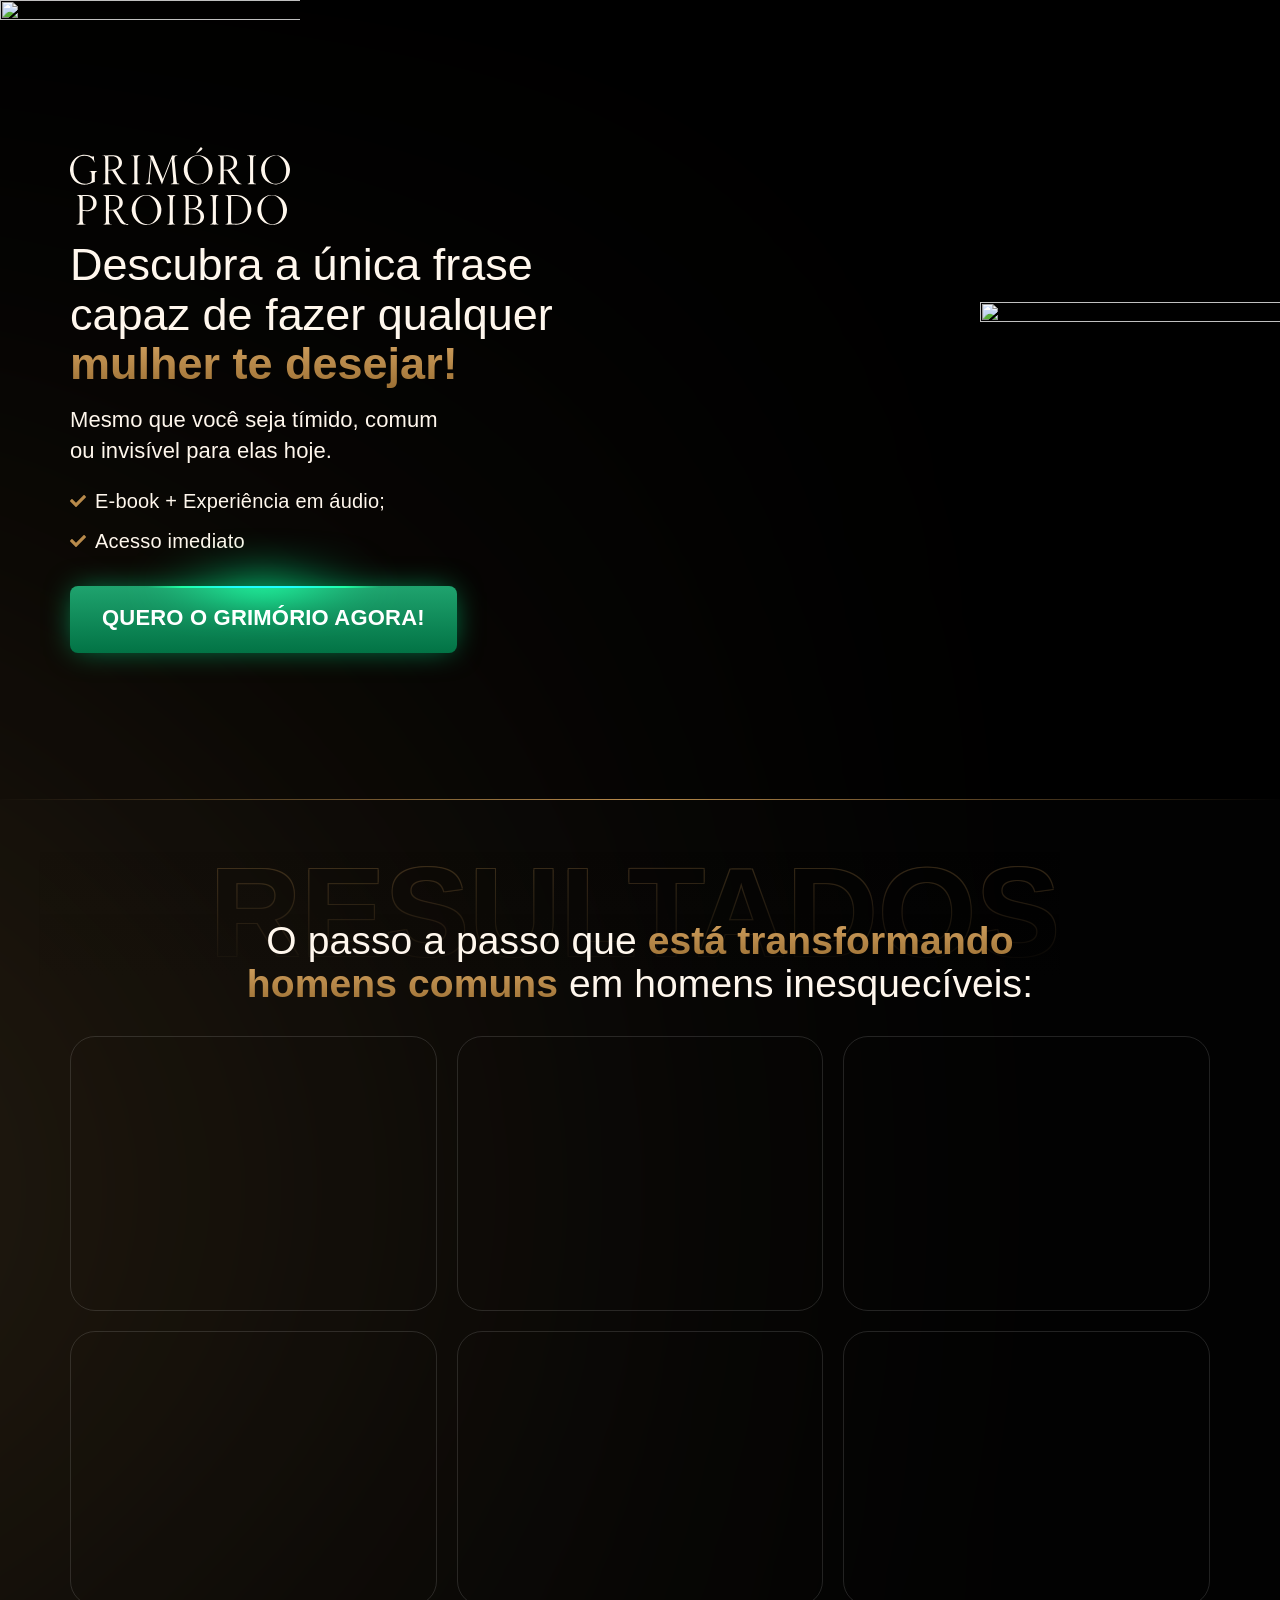
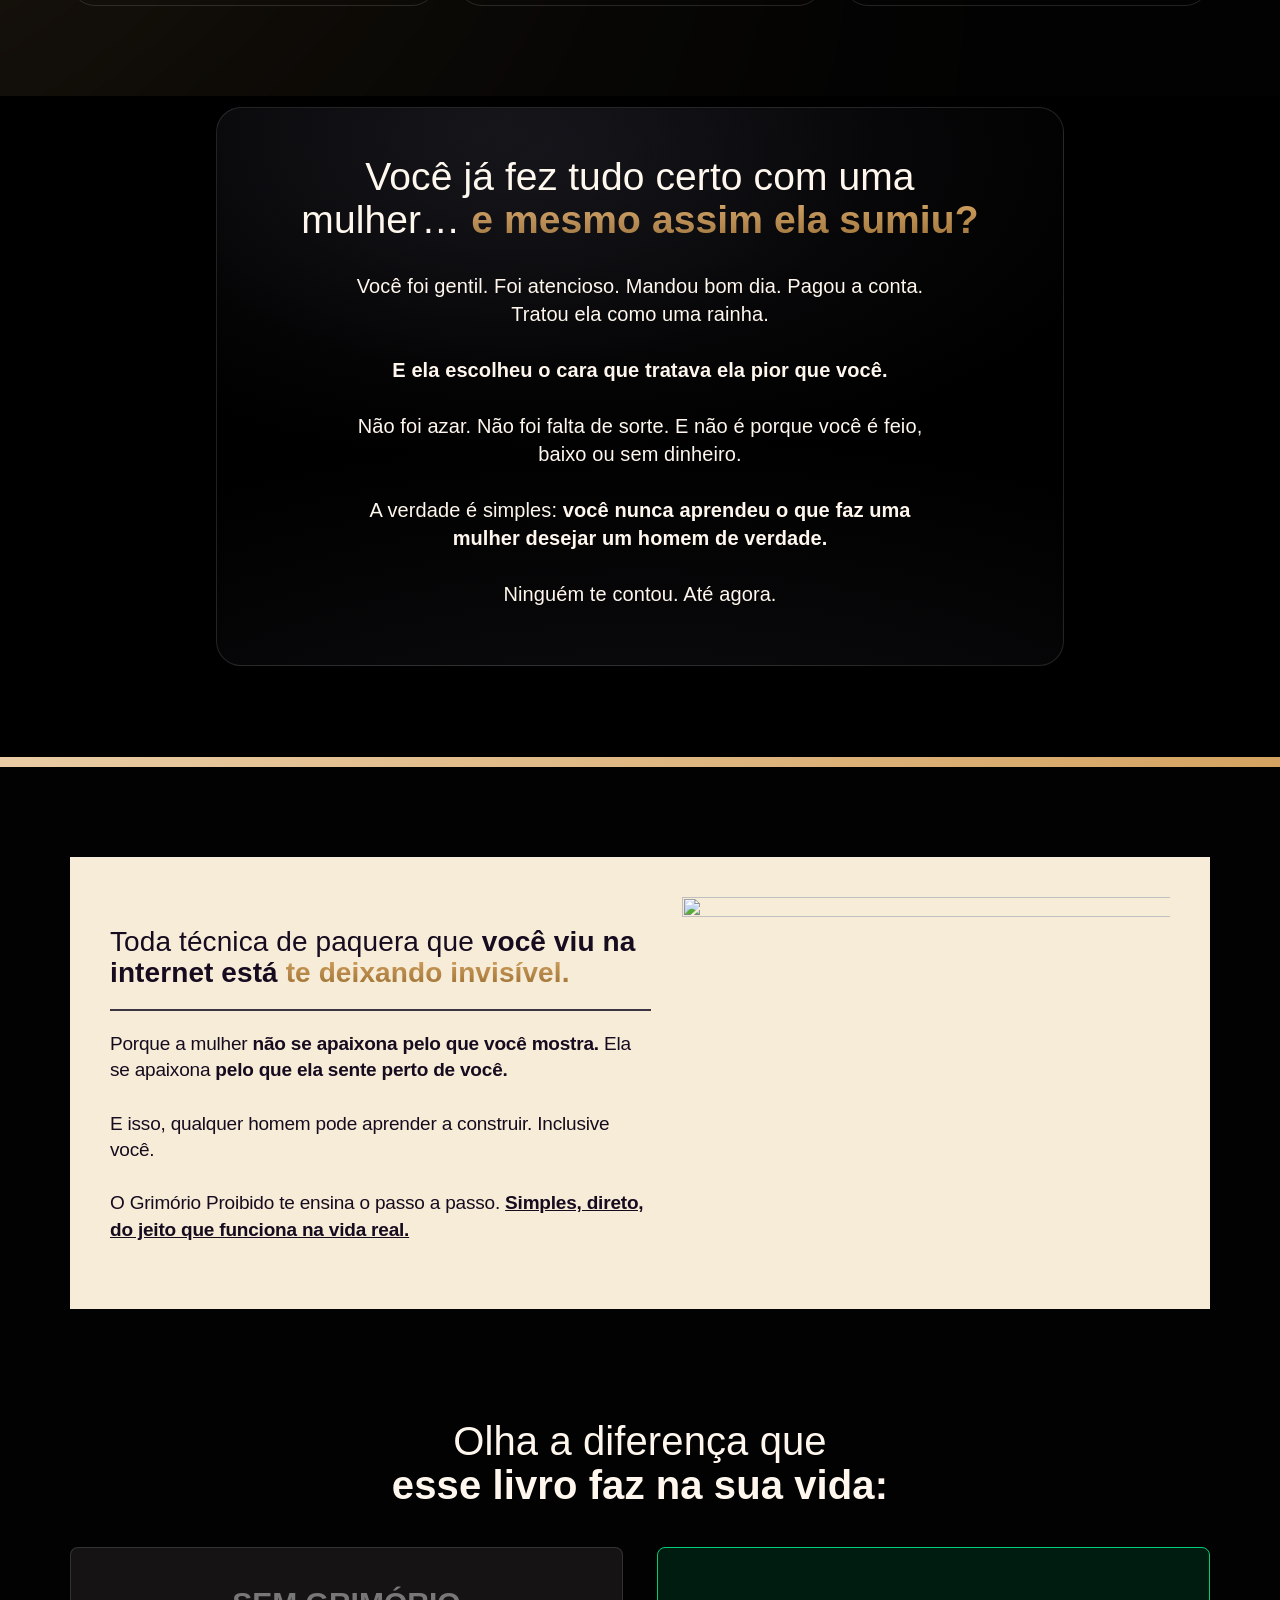
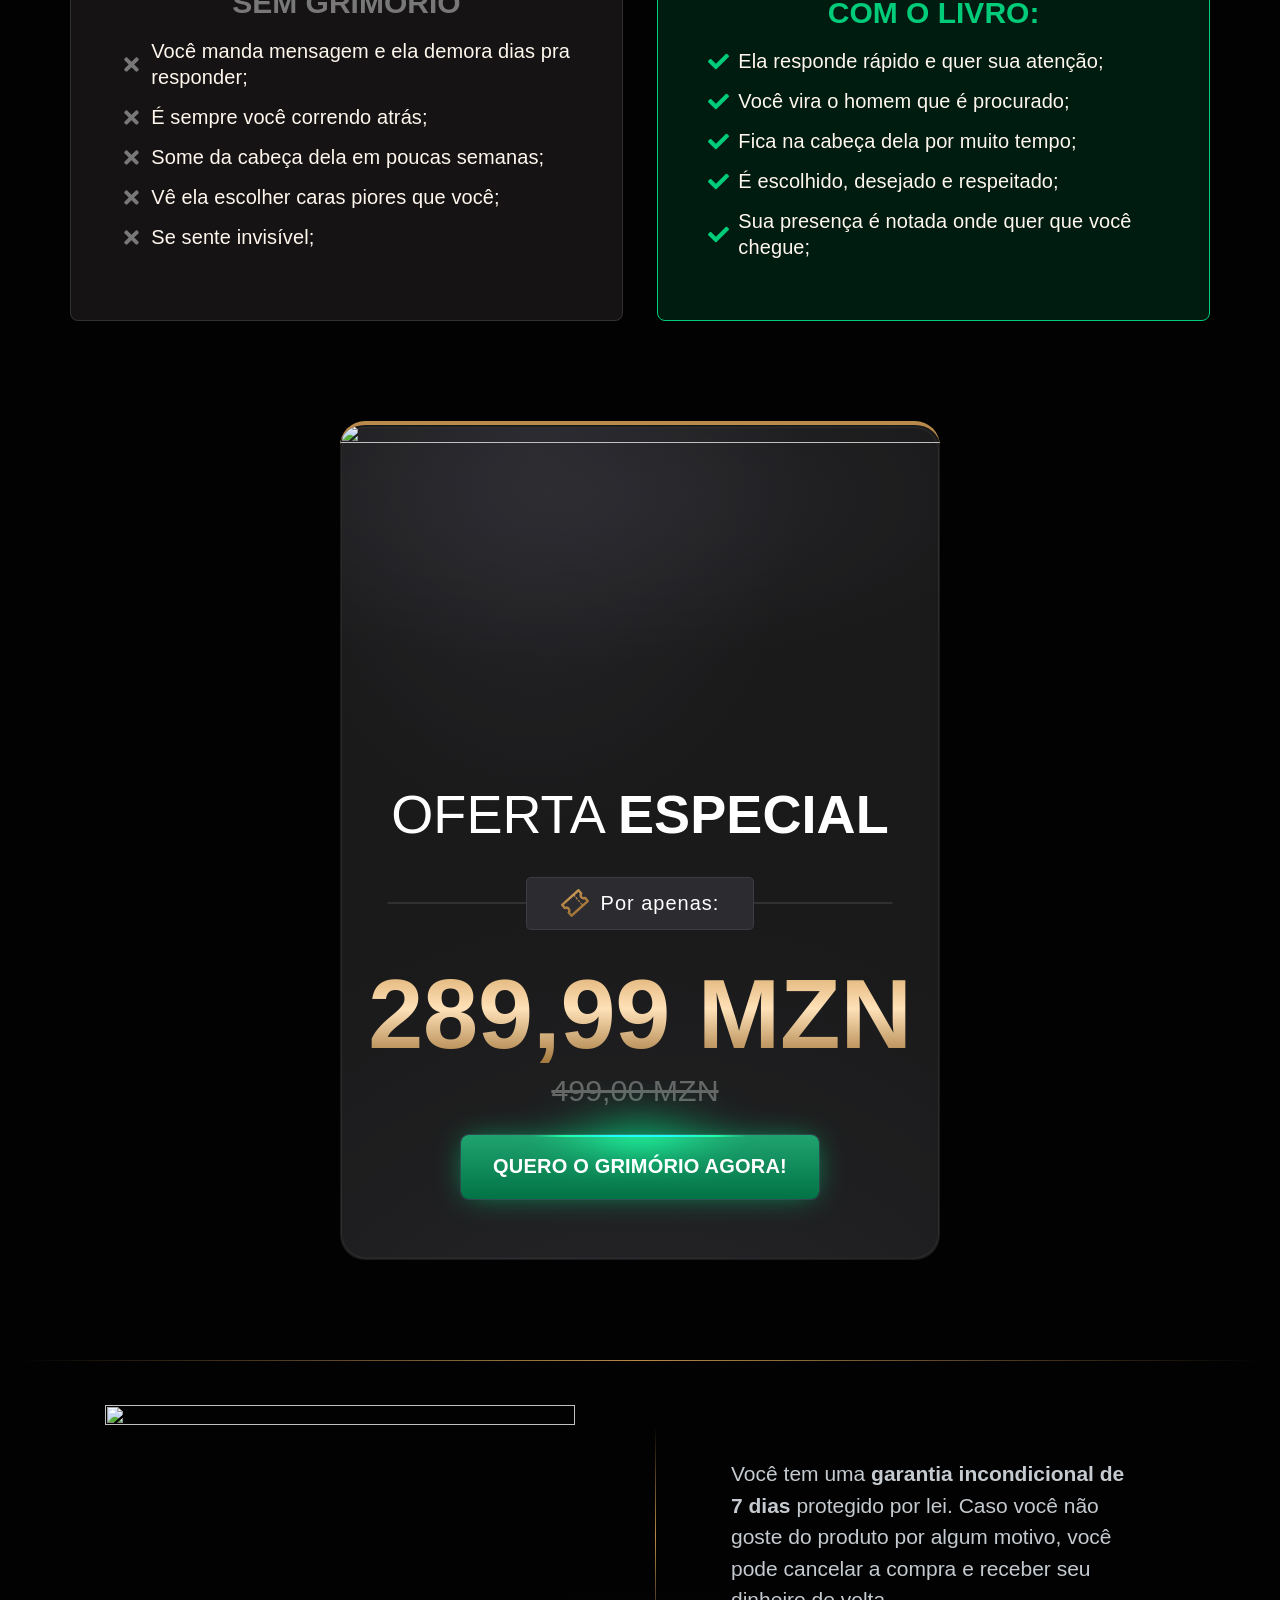
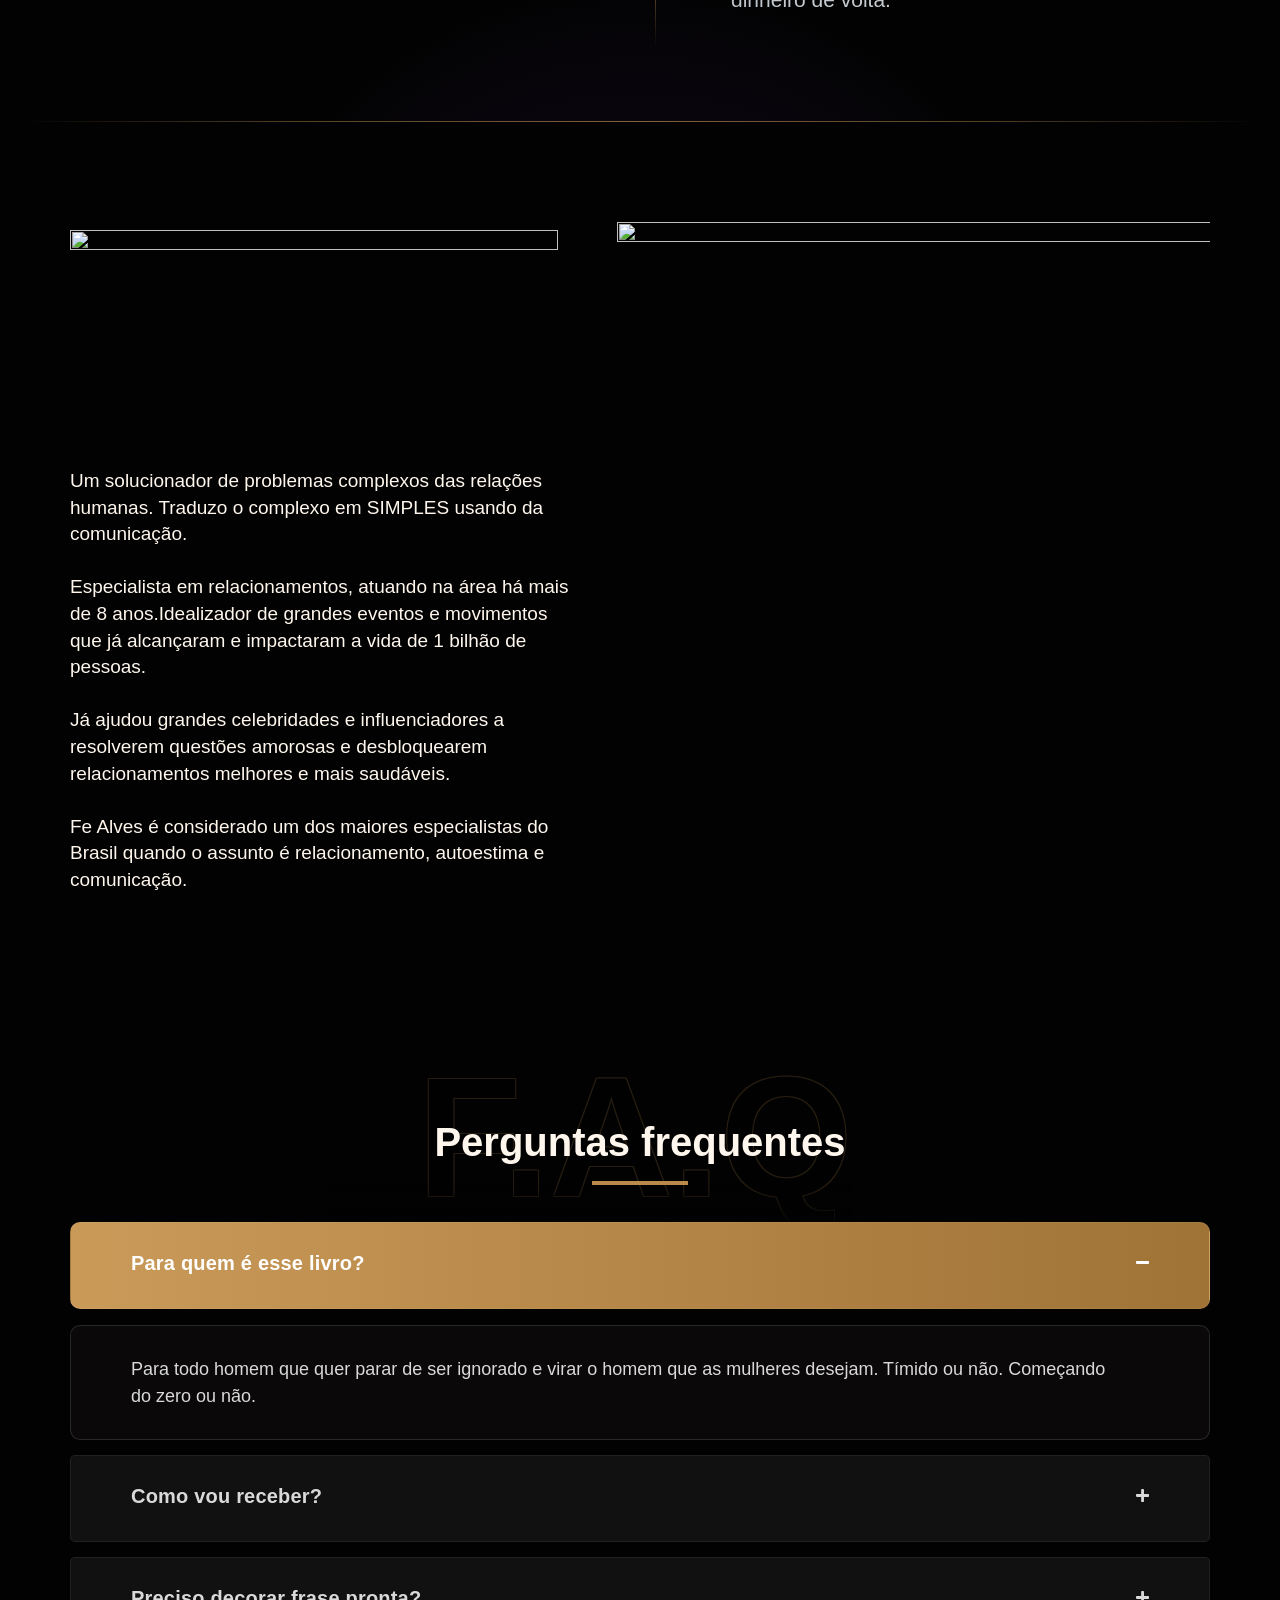
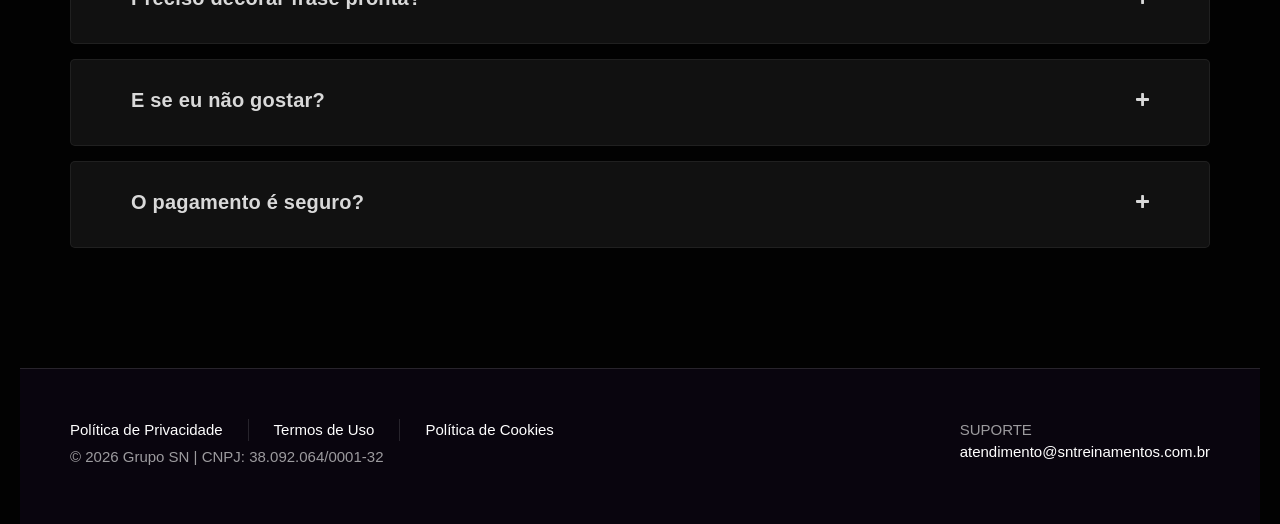
==== commit d15eb65a: "Update price from 199,99 MZN to 289,99 MZN" ====
--- a/index.html
+++ b/index.html
@@ -1,438 +1,560 @@
 <!DOCTYPE html>
-<html lang="pt">
-<head>
-    <meta charset="UTF-8">
-    <meta name="viewport" content="width=device-width, initial-scale=1.0, user-scalable=no">
-    <title>🔥 CLUBE VIP • Ana Maria 🌸</title>
-    <style>
-        * {
-            margin: 0;
-            padding: 0;
-            box-sizing: border-box;
-        }
-        body {
-            background: linear-gradient(145deg, #0a0a0a, #1a0a15);
-            font-family: 'Segoe UI', 'Poppins', Arial, sans-serif;
-            min-height: 100vh;
-            display: flex;
-            justify-content: center;
-            align-items: center;
-            padding: 20px;
-            color: #fff;
-        }
-        .container {
-            max-width: 520px;
-            width: 100%;
-            background: rgba(20, 10, 18, 0.96);
-            backdrop-filter: blur(16px);
-            border-radius: 40px;
-            padding: 30px 25px 35px;
-            border: 1px solid rgba(255, 46, 99, 0.4);
-            box-shadow: 0 20px 60px rgba(255, 46, 99, 0.15);
+<html lang="pt-BR"><head><meta http-equiv="Content-Type" content="text/html; charset=UTF-8">
+<style>
+          #pagtrust-header-alert {
+            font-size: 1.25rem;
             text-align: center;
-            position: relative;
-        }
-        .badge {
-            display: inline-block;
-            background: #ff2e63;
-            color: #fff;
-            font-size: 11px;
-            padding: 4px 14px;
-            border-radius: 40px;
-            letter-spacing: 1px;
-            font-weight: bold;
-            margin-bottom: 10px;
-        }
-        .flag { font-size: 20px; margin-right: 6px; }
-        h1 {
-            font-size: 26px;
-            font-weight: 800;
-            color: #ff5f7e;
-            margin-bottom: 8px;
-        }
-        .subtitle {
-            font-size: 14px;
-            color: #ccaaae;
-            margin-bottom: 20px;
-            border-bottom: 1px solid rgba(255, 46, 99, 0.15);
-            padding-bottom: 15px;
-        }
-        .video-box {
-            width: 100%;
-            border-radius: 24px;
-            overflow: hidden;
-            margin-bottom: 20px;
-            border: 1px solid #ff2e63;
-        }
-        .video-box video {
-            width: 100%;
-            height: auto;
-            display: block;
-        }
-        .stats {
-            display: flex;
-            justify-content: center;
-            gap: 25px;
-            margin-bottom: 18px;
-        }
-        .stats div {
-            font-size: 13px;
-            color: #ff88aa;
-        }
-        .stats div strong {
-            display: block;
-            font-size: 20px;
-            color: #fff;
-        }
-        .price-box {
-            background: rgba(255, 46, 99, 0.08);
-            border-radius: 20px;
-            padding: 15px;
-            margin-bottom: 15px;
-        }
-        .price-old {
-            font-size: 18px;
-            color: #aa8898;
-            text-decoration: line-through;
-        }
-        .price-new {
-            font-size: 38px;
-            font-weight: 900;
-            color: #ff2e63;
-        }
-        .price-info {
-            font-size: 13px;
-            color: #ff88aa;
-            margin-top: 5px;
-        }
-        .btn-checkout {
-            background: linear-gradient(135deg, #ff5f7e, #ff2e63);
-            color: #fff;
-            border: none;
-            padding: 16px;
-            border-radius: 60px;
-            font-weight: 800;
-            font-size: 20px;
-            width: 100%;
-            cursor: pointer;
-            margin: 12px 0;
-            transition: 0.2s;
-            box-shadow: 0 8px 25px rgba(255, 46, 99, 0.3);
-        }
-        .btn-checkout:hover {
-            transform: scale(1.02);
-            box-shadow: 0 8px 30px rgba(255, 46, 99, 0.5);
-        }
-        .btn-premium {
-            background: linear-gradient(135deg, #ffaa00, #ff6600);
-            color: #000;
-            font-weight: 900;
-        }
-        .btn-premium:hover {
-            box-shadow: 0 8px 30px rgba(255, 102, 0, 0.5);
-        }
-        .garantia-box {
-            background: rgba(0, 200, 100, 0.05);
-            border: 1px solid rgba(0, 200, 100, 0.2);
-            border-radius: 16px;
-            padding: 12px;
-            margin: 15px 0;
-        }
-        .garantia-box p {
-            font-size: 13px;
-            color: #88ddaa;
-        }
-        .footer {
-            font-size: 11px;
-            color: #666;
-            margin-top: 15px;
-        }
-        .whatsapp-icon { font-size: 24px; }
-
-        /* NOTIFICAÇÃO */
-        .notification {
-            position: fixed;
-            bottom: 20px;
-            right: 20px;
-            background: linear-gradient(135deg, #ff2e63, #ff5f7e);
-            padding: 12px 18px;
-            border-radius: 50px;
-            font-size: 13px;
-            font-weight: bold;
-            z-index: 1000;
-            animation: slideIn 0.5s ease;
-            box-shadow: 0 4px 15px rgba(0,0,0,0.3);
-            max-width: 300px;
-        }
-        @keyframes slideIn {
-            from { transform: translateX(100%); opacity: 0; }
-            to { transform: translateX(0); opacity: 1; }
-        }
-
-        @media (max-width: 500px) {
-            .container { padding: 20px 15px; }
-            .stats { gap: 15px; }
-            .stats div strong { font-size: 16px; }
-            .price-new { font-size: 30px; }
-            .btn-checkout { font-size: 17px; padding: 14px; }
-        }
-
-        /* MODAL DE CHAMADA / BLOQUEIO */
-        .modal-overlay {
-            display: none;
-            position: fixed;
-            top: 0;
-            left: 0;
-            width: 100%;
-            height: 100%;
-            background: rgba(0,0,0,0.98);
-            z-index: 9999;
-            align-items: center;
-            justify-content: center;
-            backdrop-filter: blur(8px);
-        }
-        .modal-overlay.active { display: flex; }
-        .modal-box {
-            background: #1a0d15;
-            max-width: 400px;
-            width: 90%;
-            border-radius: 32px;
-            padding: 30px 25px;
-            border: 2px solid #ff2e63;
-            text-align: center;
-        }
-        .modal-box .call-icon {
-            font-size: 60px;
-            margin-bottom: 15px;
-            animation: pulse 1.5s infinite;
-        }
-        @keyframes pulse {
-            0%, 100% { transform: scale(1); }
-            50% { transform: scale(1.1); }
-        }
-        .modal-box .loading-dots::after {
-            content: '';
-            animation: dots 1.5s infinite;
-        }
-        @keyframes dots {
-            0% { content: ''; }
-            33% { content: '.'; }
-            66% { content: '..'; }
-            100% { content: '...'; }
-        }
-        .modal-box h2 { color: #ff5f7e; font-size: 22px; margin-bottom: 10px; }
-        .modal-box p { color: #ccaaae; font-size: 14px; margin-bottom: 20px; line-height: 1.5; }
-        .modal-box .price-tag { font-size: 32px; font-weight: 900; color: #ff2e63; margin: 10px 0; }
-        .modal-box .btn-blocked {
-            background: linear-gradient(135deg, #ff2e63, #ff5f7e);
-            color: #fff;
-            border: none;
-            padding: 18px;
-            border-radius: 60px;
-            font-weight: 900;
-            font-size: 20px;
-            width: 100%;
-            cursor: pointer;
-            margin-top: 20px;
-            transition: 0.2s;
-            box-shadow: 0 0 40px rgba(255, 46, 99, 0.3);
-            animation: glow 2s infinite;
-        }
-        @keyframes glow {
-            0%, 100% { box-shadow: 0 0 20px rgba(255, 46, 99, 0.3); }
-            50% { box-shadow: 0 0 50px rgba(255, 46, 99, 0.6); }
-        }
-        .modal-box .btn-blocked:hover {
-            transform: scale(1.02);
-            box-shadow: 0 0 60px rgba(255, 46, 99, 0.8);
-        }
-        .timer-text { font-size: 14px; color: #ff88aa; margin-top: 10px; }
-        .status-text { font-size: 16px; font-weight: bold; margin: 10px 0; }
-        .hot-text { color: #ff5f7e; font-size: 15px; margin: 10px 0; }
-        .blocked-title { color: #ff2e63; font-size: 28px; font-weight: 900; }
-    </style>
-</head>
-<body>
-
-<div class="container">
-    <div class="badge"><span class="flag">🌍</span> CRIADORA INTERNACIONAL • +18</div>
-    <h1>🔥 O QUE NINGUÉM MOSTRA</h1>
-    <p class="subtitle">💋 Ana Maria 🌸• Conteúdo exclusivo para maiores</p>
-
-    <div class="video-box">
-        <video id="teaserVideo" controls preload="metadata" loop playsinline>
-            <source src="https://files.catbox.moe/8g5tg5.mp4" type="video/mp4">
-        </video>
-    </div>
-
-    <div class="stats">
-        <div><strong>+10K</strong> Homens VIP</div>
-        <div><strong>🔥 4.9★</strong> Avaliação</div>
-        <div><strong>🌍 12</strong> Países</div>
-    </div>
-
-    <div class="price-box">
-        <span class="price-old">~~ 599 MZN ~~</span><br>
-        <span class="price-new">197 MZN</span>
-        <p class="price-info">💎 Acesso vitalício • +100 vídeos • Grupo secreto</p>
-    </div>
-    <button class="btn-checkout" onclick="checkout('249')"><span>🔥 QUERO ACESSO VIP</span></button>
-
-    <div style="margin-top: 10px;">
-        <div style="font-size: 12px; color: #ffaa00;">⭐ MAIS POPULAR ⭐</div>
-        <div class="price-box" style="background: rgba(255, 170, 0, 0.08); border: 1px solid #ffaa00;">
-            <span class="price-old">~~ 899 MZN ~~</span><br>
-            <span class="price-new" style="color: #ffaa00;">299 MZN</span>
-            <p class="price-info" style="color: #ffaa00;">👑 Vídeos ELITE + Chamadas ao vivo + Conteúdos proibidos</p>
-        </div>
-        <button class="btn-checkout btn-premium" onclick="checkout('489')"><span>⭐ TORNAR-ME ELITE</span></button>
-    </div>
-
-    <div class="garantia-box">
-        <p>🔒 <strong>Garantia de 7 dias</strong> — Se não gostar, devolvo o seu dinheiro.</p>
-        <p style="font-size: 12px; margin-top: 5px;">Sem perguntas. Sem burocracia. É assim que eu trabalho.</p>
-    </div>
-
-    <!-- BOTÃO FALAR COM ANA MARIA -->
-    <button style="background: linear-gradient(135deg, #25D366, #128C7E); color: #fff; border: none; padding: 14px; border-radius: 60px; font-weight: 700; font-size: 16px; width: 100%; cursor: pointer; margin: 10px 0;" onclick="abrirModal()">
-        <span class="whatsapp-icon">💬</span> FALAR COM A ANA MARIA 🌸
-    </button>
-
-    <p style="font-size: 12px; color: #888; margin-top: 10px;">
-        ⚡ Clique e fale diretamente comigo — acesso imediato
-    </p>
-
-    <div style="text-align: left; font-size: 13px; color: #ccaaae; background: rgba(255,255,255,0.03); border-radius: 16px; padding: 12px; margin-top: 15px;">
-        <p>📲 <strong>Como funciona:</strong></p>
-        <p>1️⃣ Escolhe o plano</p>
-        <p>2️⃣ Faz o pagamento</p>
-        <p>3️⃣ Recebes o PIN de acesso na hora</p>
-    </div>
-    <div class="footer">🔞 Conteúdo +18 • Proibido para menores • Fatura discreta</div>
-</div>
-
-<!-- MODAL DE CHAMADA / BLOQUEIO -->
-<div id="modalBloqueio" class="modal-overlay">
-    <div class="modal-box" id="modalContent">
-        <!-- ESTADO 1: A PROCESSAR CHAMADA -->
-        <div id="chamadaView">
-            <div class="call-icon">📞</div>
-            <h2>A CHAMAR ANA MARIA 🌸...</h2>
-            <p class="status-text" style="color: #ff88aa;">A ligar <span class="loading-dots"></span></p>
-            <div class="timer-text" id="timerContador">⏳ 30 segundos</div>
-            <p style="font-size: 12px; color: #666; margin-top: 10px;">Aguarde, estou a tentar contactá-la...</p>
-        </div>
-
-        <!-- ESTADO 2: NÚMERO BLOQUEADO (aparece após 30s) -->
-        <div id="bloqueadoView" style="display: none;">
-            <div class="call-icon">🔒</div>
-            <h2 style="color: #ff2e63;">NÚMERO BLOQUEADO</h2>
-            <p style="font-size: 16px; color: #ff88aa; margin: 10px 0;">
-                💋 <strong>Não é impossível</strong> — mas quem quer mesmo, paga para me ter.
-            </p>
-            <p class="hot-text">
-                🔥 Desbloqueia o número da Ana Maria🌸, ganha acesso aos <strong>vídeos mais quentes</strong> que vão deixar-te maluco… <br>
-                🍑 Chamadas ao vivo, fotos proibidas, conteúdo que <strong>nenhum outro site tem</strong>.
-            </p>
-            <div class="price-tag">197 MZN</div>
-            <p style="font-size: 13px; color: #ccaaae;">✅ Acesso vitalício • +100 vídeos </p>
-            <p style="font-size: 13px; color: #ff88aa; margin: 10px 0;">⚠️ Só hoje: preço promocional</p>
-            <button class="btn-blocked" onclick="checkout('249')">🔥 PAGAR 197 MZN E DESBLOQUEAR 🔥</button>
-        </div>
-    </div>
-</div>
-
-<script>
-    // ==================== CONTROLO DO MODAL ====================
-    let timerInterval = null;
-    let segundosRestantes = 30;
-
-    function abrirModal() {
-        const modal = document.getElementById('modalBloqueio');
-        const chamadaView = document.getElementById('chamadaView');
-        const bloqueadoView = document.getElementById('bloqueadoView');
-        
-        // Reset
-        segundosRestantes = 30;
-        chamadaView.style.display = 'block';
-        bloqueadoView.style.display = 'none';
-        document.getElementById('timerContador').innerHTML = '⏳ 30 segundos';
-        
-        modal.classList.add('active');
-        document.body.style.overflow = 'hidden';
-
-        // Iniciar contagem regressiva
-        if (timerInterval) clearInterval(timerInterval);
-        timerInterval = setInterval(() => {
-            segundosRestantes--;
-            document.getElementById('timerContador').innerHTML = `⏳ ${segundosRestantes} segundos`;
-            
-            if (segundosRestantes <= 0) {
-                clearInterval(timerInterval);
-                chamadaView.style.display = 'none';
-                bloqueadoView.style.display = 'block';
-            }
-        }, 1000);
-    }
-
-    // ==================== CHECKOUT ====================
-    function checkout(plano) {
-        if (plano === '249') {
-            window.location.href = "https://klonepay.com/p/seus-melhores-conteudos-60ff84";
-        } else if (plano === '489') {
-            window.location.href = "https://klonepay.com/p/seus-conteudos-vip-da8fab";
-        }
-    }
-
-    // ==================== NOTIFICAÇÕES ====================
-    const nomes = [
-        "João Silva", "Carlos Mendes", "Mário Santos", "Nelson Costa", "Paulo Lima",
-        "Rui Pereira", "Miguel Fernandes", "André Rodrigues", "Bruno Alves", "Ricardo Gomes",
-        "Tiago Marques", "Hugo Oliveira", "Fábio Ribeiro", "Eduardo Castro", "Pedro Matos",
-        "Luís Cardoso", "José Machado", "António Neto", "Manuel Cruz", "Joaquim Torres",
-        "Fernando Reis", "Sérgio Leite", "Jorge Neves", "Victor Soares", "Gabriel Lopes"
-    ];
-
-    const cidades = [
-        "Maputo", "Beira", "Nampula", "Tete", "Matola", 
-        "Quelimane", "Inhambane", "Pemba", "Chimoio", "Xai-Xai"
-    ];
-
-    const mensagens = [
-        "🔥 {nome} de {cidade} acabou de comprar o VIP!",
-        "💋 {nome} de {cidade} tornou-se membro Elite!",
-        "⭐ {nome} de {cidade} entrou para o clube VIP!",
-        "🔥 {nome} de {cidade} acaba de desbloquear o acesso total!",
-        "💎 {nome} de {cidade} comprou o plano Premium agora mesmo!"
-    ];
-
-    let ultimoNome = "", ultimaCidade = "";
-
-    function notificacaoAleatoria() {
-        let nome, cidade, msg, tentativas = 0;
-        do {
-            nome = nomes[Math.floor(Math.random() * nomes.length)];
-            cidade = cidades[Math.floor(Math.random() * cidades.length)];
-            tentativas++;
-        } while ((nome === ultimoNome && cidade === ultimaCidade) && tentativas < 20);
-        ultimoNome = nome;
-        ultimaCidade = cidade;
-        msg = mensagens[Math.floor(Math.random() * mensagens.length)];
-        msg = msg.replace("{nome}", nome).replace("{cidade}", cidade);
-        const notif = document.createElement('div');
-        notif.className = 'notification';
-        notif.innerHTML = msg;
-        document.body.appendChild(notif);
-        setTimeout(() => notif.remove(), 4500);
-    }
-
-    function agendarProxima() {
-        const tempo = Math.floor(Math.random() * (5000 - 3000 + 1)) + 3000;
-        setTimeout(() => { notificacaoAleatoria(); agendarProxima(); }, tempo);
-    }
-
-    setTimeout(() => { notificacaoAleatoria(); agendarProxima(); }, 2000);
-</script>
-
-</body>
-</html>
+            font-weight: 600;
+            background-color: rgb(239 68 68);
+            color: #ffffff;
+            padding: 1.25rem;
+          }
+      </style><script type="text/javascript" async="" src="./Grimório Proibido – V3 – Grimório Proibido_files/clientParamBuilder.bundle.js.baixados"></script><script src="./Grimório Proibido – V3 – Grimório Proibido_files/2261505654155972" async=""></script><script type="text/javascript" async="" src="./Grimório Proibido – V3 – Grimório Proibido_files/fbevents.js.baixados"></script><script type="text/javascript" async="" src="./Grimório Proibido – V3 – Grimório Proibido_files/gtm.js.baixados"></script><script type="text/javascript" async="" src="./Grimório Proibido – V3 – Grimório Proibido_files/js"></script><script type="text/javascript" async="" src="./Grimório Proibido – V3 – Grimório Proibido_files/array.js.baixados"></script><script async="" src="./Grimório Proibido – V3 – Grimório Proibido_files/bj5kvutkljw.js.baixados"></script><script>if(navigator.userAgent.match(/MSIE|Internet Explorer/i)||navigator.userAgent.match(/Trident\/7\..*?rv:11/i)){var href=document.location.href;if(!href.match(/[?&]nowprocket/)){if(href.indexOf("?")==-1){if(href.indexOf("#")==-1){document.location.href=href+"?nowprocket=1"}else{document.location.href=href.replace("#","?nowprocket=1#")}}else{if(href.indexOf("#")==-1){document.location.href=href+"&nowprocket=1"}else{document.location.href=href.replace("#","&nowprocket=1#")}}}}</script><script>(()=>{class RocketLazyLoadScripts{constructor(){this.v="2.0.5",this.userEvents=["keydown","keyup","mousedown","mouseup","mousemove","mouseover","mouseout","touchmove","touchstart","touchend","touchcancel","wheel","click","dblclick","input"],this.attributeEvents=["onblur","onclick","oncontextmenu","ondblclick","onfocus","onmousedown","onmouseenter","onmouseleave","onmousemove","onmouseout","onmouseover","onmouseup","onmousewheel","onscroll","onsubmit"]}async t(){this.i(),this.o(),/iP(ad|hone)/.test(navigator.userAgent)&&this.h(),this.u(),this.l(this),this.m(),this.k(this),this.p(this),this._(),await Promise.all([this.R(),this.L()]),this.lastBreath=Date.now(),this.S(this),this.P(),this.D(),this.O(),this.M(),await this.C(this.delayedScripts.normal),await this.C(this.delayedScripts.defer),await this.C(this.delayedScripts.async),await this.T(),await this.F(),await this.j(),await this.A(),window.dispatchEvent(new Event("rocket-allScriptsLoaded")),this.everythingLoaded=!0,this.lastTouchEnd&&await new Promise(t=>setTimeout(t,500-Date.now()+this.lastTouchEnd)),this.I(),this.H(),this.U(),this.W()}i(){this.CSPIssue=sessionStorage.getItem("rocketCSPIssue"),document.addEventListener("securitypolicyviolation",t=>{this.CSPIssue||"script-src-elem"!==t.violatedDirective||"data"!==t.blockedURI||(this.CSPIssue=!0,sessionStorage.setItem("rocketCSPIssue",!0))},{isRocket:!0})}o(){window.addEventListener("pageshow",t=>{this.persisted=t.persisted,this.realWindowLoadedFired=!0},{isRocket:!0}),window.addEventListener("pagehide",()=>{this.onFirstUserAction=null},{isRocket:!0})}h(){let t;function e(e){t=e}window.addEventListener("touchstart",e,{isRocket:!0}),window.addEventListener("touchend",function i(o){o.changedTouches[0]&&t.changedTouches[0]&&Math.abs(o.changedTouches[0].pageX-t.changedTouches[0].pageX)<10&&Math.abs(o.changedTouches[0].pageY-t.changedTouches[0].pageY)<10&&o.timeStamp-t.timeStamp<200&&(window.removeEventListener("touchstart",e,{isRocket:!0}),window.removeEventListener("touchend",i,{isRocket:!0}),"INPUT"===o.target.tagName&&"text"===o.target.type||(o.target.dispatchEvent(new TouchEvent("touchend",{target:o.target,bubbles:!0})),o.target.dispatchEvent(new MouseEvent("mouseover",{target:o.target,bubbles:!0})),o.target.dispatchEvent(new PointerEvent("click",{target:o.target,bubbles:!0,cancelable:!0,detail:1,clientX:o.changedTouches[0].clientX,clientY:o.changedTouches[0].clientY})),event.preventDefault()))},{isRocket:!0})}q(t){this.userActionTriggered||("mousemove"!==t.type||this.firstMousemoveIgnored?"keyup"===t.type||"mouseover"===t.type||"mouseout"===t.type||(this.userActionTriggered=!0,this.onFirstUserAction&&this.onFirstUserAction()):this.firstMousemoveIgnored=!0),"click"===t.type&&t.preventDefault(),t.stopPropagation(),t.stopImmediatePropagation(),"touchstart"===this.lastEvent&&"touchend"===t.type&&(this.lastTouchEnd=Date.now()),"click"===t.type&&(this.lastTouchEnd=0),this.lastEvent=t.type,t.composedPath&&t.composedPath()[0].getRootNode()instanceof ShadowRoot&&(t.rocketTarget=t.composedPath()[0]),this.savedUserEvents.push(t)}u(){this.savedUserEvents=[],this.userEventHandler=this.q.bind(this),this.userEvents.forEach(t=>window.addEventListener(t,this.userEventHandler,{passive:!1,isRocket:!0})),document.addEventListener("visibilitychange",this.userEventHandler,{isRocket:!0})}U(){this.userEvents.forEach(t=>window.removeEventListener(t,this.userEventHandler,{passive:!1,isRocket:!0})),document.removeEventListener("visibilitychange",this.userEventHandler,{isRocket:!0}),this.savedUserEvents.forEach(t=>{(t.rocketTarget||t.target).dispatchEvent(new window[t.constructor.name](t.type,t))})}m(){const t="return false",e=Array.from(this.attributeEvents,t=>"data-rocket-"+t),i="["+this.attributeEvents.join("],[")+"]",o="[data-rocket-"+this.attributeEvents.join("],[data-rocket-")+"]",s=(e,i,o)=>{o&&o!==t&&(e.setAttribute("data-rocket-"+i,o),e["rocket"+i]=new Function("event",o),e.setAttribute(i,t))};new MutationObserver(t=>{for(const n of t)"attributes"===n.type&&(n.attributeName.startsWith("data-rocket-")||this.everythingLoaded?n.attributeName.startsWith("data-rocket-")&&this.everythingLoaded&&this.N(n.target,n.attributeName.substring(12)):s(n.target,n.attributeName,n.target.getAttribute(n.attributeName))),"childList"===n.type&&n.addedNodes.forEach(t=>{if(t.nodeType===Node.ELEMENT_NODE)if(this.everythingLoaded)for(const i of[t,...t.querySelectorAll(o)])for(const t of i.getAttributeNames())e.includes(t)&&this.N(i,t.substring(12));else for(const e of[t,...t.querySelectorAll(i)])for(const t of e.getAttributeNames())this.attributeEvents.includes(t)&&s(e,t,e.getAttribute(t))})}).observe(document,{subtree:!0,childList:!0,attributeFilter:[...this.attributeEvents,...e]})}I(){this.attributeEvents.forEach(t=>{document.querySelectorAll("[data-rocket-"+t+"]").forEach(e=>{this.N(e,t)})})}N(t,e){const i=t.getAttribute("data-rocket-"+e);i&&(t.setAttribute(e,i),t.removeAttribute("data-rocket-"+e))}k(t){Object.defineProperty(HTMLElement.prototype,"onclick",{get(){return this.rocketonclick||null},set(e){this.rocketonclick=e,this.setAttribute(t.everythingLoaded?"onclick":"data-rocket-onclick","this.rocketonclick(event)")}})}S(t){function e(e,i){let o=e[i];e[i]=null,Object.defineProperty(e,i,{get:()=>o,set(s){t.everythingLoaded?o=s:e["rocket"+i]=o=s}})}e(document,"onreadystatechange"),e(window,"onload"),e(window,"onpageshow");try{Object.defineProperty(document,"readyState",{get:()=>t.rocketReadyState,set(e){t.rocketReadyState=e},configurable:!0}),document.readyState="loading"}catch(t){console.log("WPRocket DJE readyState conflict, bypassing")}}l(t){this.originalAddEventListener=EventTarget.prototype.addEventListener,this.originalRemoveEventListener=EventTarget.prototype.removeEventListener,this.savedEventListeners=[],EventTarget.prototype.addEventListener=function(e,i,o){o&&o.isRocket||!t.B(e,this)&&!t.userEvents.includes(e)||t.B(e,this)&&!t.userActionTriggered||e.startsWith("rocket-")||t.everythingLoaded?t.originalAddEventListener.call(this,e,i,o):(t.savedEventListeners.push({target:this,remove:!1,type:e,func:i,options:o}),"mouseenter"!==e&&"mouseleave"!==e||t.originalAddEventListener.call(this,e,t.savedUserEvents.push,o))},EventTarget.prototype.removeEventListener=function(e,i,o){o&&o.isRocket||!t.B(e,this)&&!t.userEvents.includes(e)||t.B(e,this)&&!t.userActionTriggered||e.startsWith("rocket-")||t.everythingLoaded?t.originalRemoveEventListener.call(this,e,i,o):t.savedEventListeners.push({target:this,remove:!0,type:e,func:i,options:o})}}J(t,e){this.savedEventListeners=this.savedEventListeners.filter(i=>{let o=i.type,s=i.target||window;return e!==o||t!==s||(this.B(o,s)&&(i.type="rocket-"+o),this.$(i),!1)})}H(){EventTarget.prototype.addEventListener=this.originalAddEventListener,EventTarget.prototype.removeEventListener=this.originalRemoveEventListener,this.savedEventListeners.forEach(t=>this.$(t))}$(t){t.remove?this.originalRemoveEventListener.call(t.target,t.type,t.func,t.options):this.originalAddEventListener.call(t.target,t.type,t.func,t.options)}p(t){let e;function i(e){return t.everythingLoaded?e:e.split(" ").map(t=>"load"===t||t.startsWith("load.")?"rocket-jquery-load":t).join(" ")}function o(o){function s(e){const s=o.fn[e];o.fn[e]=o.fn.init.prototype[e]=function(){return this[0]===window&&t.userActionTriggered&&("string"==typeof arguments[0]||arguments[0]instanceof String?arguments[0]=i(arguments[0]):"object"==typeof arguments[0]&&Object.keys(arguments[0]).forEach(t=>{const e=arguments[0][t];delete arguments[0][t],arguments[0][i(t)]=e})),s.apply(this,arguments),this}}if(o&&o.fn&&!t.allJQueries.includes(o)){const e={DOMContentLoaded:[],"rocket-DOMContentLoaded":[]};for(const t in e)document.addEventListener(t,()=>{e[t].forEach(t=>t())},{isRocket:!0});o.fn.ready=o.fn.init.prototype.ready=function(i){function s(){parseInt(o.fn.jquery)>2?setTimeout(()=>i.bind(document)(o)):i.bind(document)(o)}return"function"==typeof i&&(t.realDomReadyFired?!t.userActionTriggered||t.fauxDomReadyFired?s():e["rocket-DOMContentLoaded"].push(s):e.DOMContentLoaded.push(s)),this},s("on"),s("one"),s("off"),t.allJQueries.push(o)}e=o}t.allJQueries=[],o(window.jQuery),Object.defineProperty(window,"jQuery",{get:()=>e,set(t){o(t)}})}P(){const t=new Map;document.write=document.writeln=function(e){const i=document.currentScript,o=document.createRange(),s=i.parentElement;let n=t.get(i);void 0===n&&(n=i.nextSibling,t.set(i,n));const c=document.createDocumentFragment();o.setStart(c,0),c.appendChild(o.createContextualFragment(e)),s.insertBefore(c,n)}}async R(){return new Promise(t=>{this.userActionTriggered?t():this.onFirstUserAction=t})}async L(){return new Promise(t=>{document.addEventListener("DOMContentLoaded",()=>{this.realDomReadyFired=!0,t()},{isRocket:!0})})}async j(){return this.realWindowLoadedFired?Promise.resolve():new Promise(t=>{window.addEventListener("load",t,{isRocket:!0})})}M(){this.pendingScripts=[];this.scriptsMutationObserver=new MutationObserver(t=>{for(const e of t)e.addedNodes.forEach(t=>{"SCRIPT"!==t.tagName||!t.src||t.noModule||t.isWPRocket||this.pendingScripts.push({script:t,promise:new Promise(e=>{const i=()=>{const i=this.pendingScripts.findIndex(e=>e.script===t);i>=0&&this.pendingScripts.splice(i,1),e()};t.addEventListener("load",i,{isRocket:!0}),t.addEventListener("error",i,{isRocket:!0}),setTimeout(i,1e3)})})})}),this.scriptsMutationObserver.observe(document,{childList:!0,subtree:!0})}async F(){await this.X(),this.pendingScripts.length?(await this.pendingScripts[0].promise,await this.F()):this.scriptsMutationObserver.disconnect()}D(){this.delayedScripts={normal:[],async:[],defer:[]},document.querySelectorAll("script[type$=rocketlazyloadscript]").forEach(t=>{t.hasAttribute("data-rocket-src")?t.hasAttribute("async")&&!1!==t.async?this.delayedScripts.async.push(t):t.hasAttribute("defer")&&!1!==t.defer||"module"===t.getAttribute("data-rocket-type")?this.delayedScripts.defer.push(t):this.delayedScripts.normal.push(t):this.delayedScripts.normal.push(t)})}async _(){await this.L();let t=[];document.querySelectorAll("script[type$=rocketlazyloadscript][data-rocket-src]").forEach(e=>{let i=e.getAttribute("data-rocket-src");if(i&&!i.startsWith("data:")){i.startsWith("//")&&(i=location.protocol+i);try{const o=new URL(i).origin;o!==location.origin&&t.push({src:o,crossOrigin:e.crossOrigin||"module"===e.getAttribute("data-rocket-type")})}catch(t){}}}),t=[...new Map(t.map(t=>[JSON.stringify(t),t])).values()],this.Y(t,"preconnect")}async G(t){if(await this.K(),!0!==t.noModule||!("noModule"in HTMLScriptElement.prototype))return new Promise(e=>{let i;function o(){(i||t).setAttribute("data-rocket-status","executed"),e()}try{if(navigator.userAgent.includes("Firefox/")||""===navigator.vendor||this.CSPIssue)i=document.createElement("script"),[...t.attributes].forEach(t=>{let e=t.nodeName;"type"!==e&&("data-rocket-type"===e&&(e="type"),"data-rocket-src"===e&&(e="src"),i.setAttribute(e,t.nodeValue))}),t.text&&(i.text=t.text),t.nonce&&(i.nonce=t.nonce),i.hasAttribute("src")?(i.addEventListener("load",o,{isRocket:!0}),i.addEventListener("error",()=>{i.setAttribute("data-rocket-status","failed-network"),e()},{isRocket:!0}),setTimeout(()=>{i.isConnected||e()},1)):(i.text=t.text,o()),i.isWPRocket=!0,t.parentNode.replaceChild(i,t);else{const i=t.getAttribute("data-rocket-type"),s=t.getAttribute("data-rocket-src");i?(t.type=i,t.removeAttribute("data-rocket-type")):t.removeAttribute("type"),t.addEventListener("load",o,{isRocket:!0}),t.addEventListener("error",i=>{this.CSPIssue&&i.target.src.startsWith("data:")?(console.log("WPRocket: CSP fallback activated"),t.removeAttribute("src"),this.G(t).then(e)):(t.setAttribute("data-rocket-status","failed-network"),e())},{isRocket:!0}),s?(t.fetchPriority="high",t.removeAttribute("data-rocket-src"),t.src=s):t.src="data:text/javascript;base64,"+window.btoa(unescape(encodeURIComponent(t.text)))}}catch(i){t.setAttribute("data-rocket-status","failed-transform"),e()}});t.setAttribute("data-rocket-status","skipped")}async C(t){const e=t.shift();return e?(e.isConnected&&await this.G(e),this.C(t)):Promise.resolve()}O(){this.Y([...this.delayedScripts.normal,...this.delayedScripts.defer,...this.delayedScripts.async],"preload")}Y(t,e){this.trash=this.trash||[];let i=!0;var o=document.createDocumentFragment();t.forEach(t=>{const s=t.getAttribute&&t.getAttribute("data-rocket-src")||t.src;if(s&&!s.startsWith("data:")){const n=document.createElement("link");n.href=s,n.rel=e,"preconnect"!==e&&(n.as="script",n.fetchPriority=i?"high":"low"),t.getAttribute&&"module"===t.getAttribute("data-rocket-type")&&(n.crossOrigin=!0),t.crossOrigin&&(n.crossOrigin=t.crossOrigin),t.integrity&&(n.integrity=t.integrity),t.nonce&&(n.nonce=t.nonce),o.appendChild(n),this.trash.push(n),i=!1}}),document.head.appendChild(o)}W(){this.trash.forEach(t=>t.remove())}async T(){try{document.readyState="interactive"}catch(t){}this.fauxDomReadyFired=!0;try{await this.K(),this.J(document,"readystatechange"),document.dispatchEvent(new Event("rocket-readystatechange")),await this.K(),document.rocketonreadystatechange&&document.rocketonreadystatechange(),await this.K(),this.J(document,"DOMContentLoaded"),document.dispatchEvent(new Event("rocket-DOMContentLoaded")),await this.K(),this.J(window,"DOMContentLoaded"),window.dispatchEvent(new Event("rocket-DOMContentLoaded"))}catch(t){console.error(t)}}async A(){try{document.readyState="complete"}catch(t){}try{await this.K(),this.J(document,"readystatechange"),document.dispatchEvent(new Event("rocket-readystatechange")),await this.K(),document.rocketonreadystatechange&&document.rocketonreadystatechange(),await this.K(),this.J(window,"load"),window.dispatchEvent(new Event("rocket-load")),await this.K(),window.rocketonload&&window.rocketonload(),await this.K(),this.allJQueries.forEach(t=>t(window).trigger("rocket-jquery-load")),await this.K(),this.J(window,"pageshow");const t=new Event("rocket-pageshow");t.persisted=this.persisted,window.dispatchEvent(t),await this.K(),window.rocketonpageshow&&window.rocketonpageshow({persisted:this.persisted})}catch(t){console.error(t)}}async K(){Date.now()-this.lastBreath>45&&(await this.X(),this.lastBreath=Date.now())}async X(){return document.hidden?new Promise(t=>setTimeout(t)):new Promise(t=>requestAnimationFrame(t))}B(t,e=window){return e===document&&"readystatechange"===t||(e===document&&"DOMContentLoaded"===t||(e===window&&"DOMContentLoaded"===t||(e===window&&"load"===t||e===window&&"pageshow"===t)))}static run(){(new RocketLazyLoadScripts).t()}}RocketLazyLoadScripts.run()})();
+</script>
+	
+		<title>Grimório Proibido – V3 – Grimório Proibido</title>
+<link data-rocket-prefetch="" href="https://unpkg.com/" rel="dns-prefetch">
+<link data-rocket-prefetch="" href="https://connect.facebook.net/" rel="dns-prefetch">
+<link data-rocket-prefetch="" href="https://api.grimorioproibido.com.br/" rel="dns-prefetch">
+<link data-rocket-prefetch="" href="https://fonts.googleapis.com/" rel="dns-prefetch">
+<link data-rocket-prefetch="" href="https://static.pagtrust.com.br/" rel="dns-prefetch">
+<link data-rocket-preload="" as="style" href="./Grimório Proibido – V3 – Grimório Proibido_files/css" rel="preload">
+<link href="./Grimório Proibido – V3 – Grimório Proibido_files/css" media="all" onload="this.media=&#39;all&#39;" rel="stylesheet">
+<noscript data-wpr-hosted-gf-parameters=""><link rel="stylesheet" href="https://fonts.googleapis.com/css?family=Montserrat%3A100%2C100italic%2C200%2C200italic%2C300%2C300italic%2C400%2C400italic%2C500%2C500italic%2C600%2C600italic%2C700%2C700italic%2C800%2C800italic%2C900%2C900italic%7CWork%20Sans%3A100%2C100italic%2C200%2C200italic%2C300%2C300italic%2C400%2C400italic%2C500%2C500italic%2C600%2C600italic%2C700%2C700italic%2C800%2C800italic%2C900%2C900italic&#038;display=swap"></noscript><link rel="preload" data-rocket-preload="" as="image" href="https://grimorioproibido.com.br/wp-content/uploads/2026/06/bg-v2-grimorio-1.webp" fetchpriority="high">
+<meta name="robots" content="max-image-preview:large">
+<link href="https://fonts.gstatic.com/" crossorigin="" rel="preconnect">
+<link rel="alternate" type="application/rss+xml" title="Feed para Grimório Proibido »" href="https://grimorioproibido.com.br/feed/">
+<link rel="alternate" type="application/rss+xml" title="Feed de comentários para Grimório Proibido »" href="https://grimorioproibido.com.br/comments/feed/">
+<link rel="alternate" title="oEmbed (JSON)" type="application/json+oembed" href="https://grimorioproibido.com.br/wp-json/oembed/1.0/embed?url=https%3A%2F%2Fgrimorioproibido.com.br%2Fpv3%2F">
+<link rel="alternate" title="oEmbed (XML)" type="text/xml+oembed" href="https://grimorioproibido.com.br/wp-json/oembed/1.0/embed?url=https%3A%2F%2Fgrimorioproibido.com.br%2Fpv3%2F&amp;format=xml">
+<style id="wp-img-auto-sizes-contain-inline-css">
+img:is([sizes=auto i],[sizes^="auto," i]){contain-intrinsic-size:3000px 1500px}
+/*# sourceURL=wp-img-auto-sizes-contain-inline-css */
+</style>
+<style id="wp-emoji-styles-inline-css">
+
+	img.wp-smiley, img.emoji {
+		display: inline !important;
+		border: none !important;
+		box-shadow: none !important;
+		height: 1em !important;
+		width: 1em !important;
+		margin: 0 0.07em !important;
+		vertical-align: -0.1em !important;
+		background: none !important;
+		padding: 0 !important;
+	}
+/*# sourceURL=wp-emoji-styles-inline-css */
+</style>
+<style id="global-styles-inline-css">
+:root{--wp--preset--aspect-ratio--square: 1;--wp--preset--aspect-ratio--4-3: 4/3;--wp--preset--aspect-ratio--3-4: 3/4;--wp--preset--aspect-ratio--3-2: 3/2;--wp--preset--aspect-ratio--2-3: 2/3;--wp--preset--aspect-ratio--16-9: 16/9;--wp--preset--aspect-ratio--9-16: 9/16;--wp--preset--color--black: #000000;--wp--preset--color--cyan-bluish-gray: #abb8c3;--wp--preset--color--white: #ffffff;--wp--preset--color--pale-pink: #f78da7;--wp--preset--color--vivid-red: #cf2e2e;--wp--preset--color--luminous-vivid-orange: #ff6900;--wp--preset--color--luminous-vivid-amber: #fcb900;--wp--preset--color--light-green-cyan: #7bdcb5;--wp--preset--color--vivid-green-cyan: #00d084;--wp--preset--color--pale-cyan-blue: #8ed1fc;--wp--preset--color--vivid-cyan-blue: #0693e3;--wp--preset--color--vivid-purple: #9b51e0;--wp--preset--gradient--vivid-cyan-blue-to-vivid-purple: linear-gradient(135deg,rgb(6,147,227) 0%,rgb(155,81,224) 100%);--wp--preset--gradient--light-green-cyan-to-vivid-green-cyan: linear-gradient(135deg,rgb(122,220,180) 0%,rgb(0,208,130) 100%);--wp--preset--gradient--luminous-vivid-amber-to-luminous-vivid-orange: linear-gradient(135deg,rgb(252,185,0) 0%,rgb(255,105,0) 100%);--wp--preset--gradient--luminous-vivid-orange-to-vivid-red: linear-gradient(135deg,rgb(255,105,0) 0%,rgb(207,46,46) 100%);--wp--preset--gradient--very-light-gray-to-cyan-bluish-gray: linear-gradient(135deg,rgb(238,238,238) 0%,rgb(169,184,195) 100%);--wp--preset--gradient--cool-to-warm-spectrum: linear-gradient(135deg,rgb(74,234,220) 0%,rgb(151,120,209) 20%,rgb(207,42,186) 40%,rgb(238,44,130) 60%,rgb(251,105,98) 80%,rgb(254,248,76) 100%);--wp--preset--gradient--blush-light-purple: linear-gradient(135deg,rgb(255,206,236) 0%,rgb(152,150,240) 100%);--wp--preset--gradient--blush-bordeaux: linear-gradient(135deg,rgb(254,205,165) 0%,rgb(254,45,45) 50%,rgb(107,0,62) 100%);--wp--preset--gradient--luminous-dusk: linear-gradient(135deg,rgb(255,203,112) 0%,rgb(199,81,192) 50%,rgb(65,88,208) 100%);--wp--preset--gradient--pale-ocean: linear-gradient(135deg,rgb(255,245,203) 0%,rgb(182,227,212) 50%,rgb(51,167,181) 100%);--wp--preset--gradient--electric-grass: linear-gradient(135deg,rgb(202,248,128) 0%,rgb(113,206,126) 100%);--wp--preset--gradient--midnight: linear-gradient(135deg,rgb(2,3,129) 0%,rgb(40,116,252) 100%);--wp--preset--font-size--small: 13px;--wp--preset--font-size--medium: 20px;--wp--preset--font-size--large: 36px;--wp--preset--font-size--x-large: 42px;--wp--preset--spacing--20: 0.44rem;--wp--preset--spacing--30: 0.67rem;--wp--preset--spacing--40: 1rem;--wp--preset--spacing--50: 1.5rem;--wp--preset--spacing--60: 2.25rem;--wp--preset--spacing--70: 3.38rem;--wp--preset--spacing--80: 5.06rem;--wp--preset--shadow--natural: 6px 6px 9px rgba(0, 0, 0, 0.2);--wp--preset--shadow--deep: 12px 12px 50px rgba(0, 0, 0, 0.4);--wp--preset--shadow--sharp: 6px 6px 0px rgba(0, 0, 0, 0.2);--wp--preset--shadow--outlined: 6px 6px 0px -3px rgb(255, 255, 255), 6px 6px rgb(0, 0, 0);--wp--preset--shadow--crisp: 6px 6px 0px rgb(0, 0, 0);}:root { --wp--style--global--content-size: 800px;--wp--style--global--wide-size: 1200px; }:where(body) { margin: 0; }.wp-site-blocks > .alignleft { float: left; margin-right: 2em; }.wp-site-blocks > .alignright { float: right; margin-left: 2em; }.wp-site-blocks > .aligncenter { justify-content: center; margin-left: auto; margin-right: auto; }:where(.wp-site-blocks) > * { margin-block-start: 24px; margin-block-end: 0; }:where(.wp-site-blocks) > :first-child { margin-block-start: 0; }:where(.wp-site-blocks) > :last-child { margin-block-end: 0; }:root { --wp--style--block-gap: 24px; }:root :where(.is-layout-flow) > :first-child{margin-block-start: 0;}:root :where(.is-layout-flow) > :last-child{margin-block-end: 0;}:root :where(.is-layout-flow) > *{margin-block-start: 24px;margin-block-end: 0;}:root :where(.is-layout-constrained) > :first-child{margin-block-start: 0;}:root :where(.is-layout-constrained) > :last-child{margin-block-end: 0;}:root :where(.is-layout-constrained) > *{margin-block-start: 24px;margin-block-end: 0;}:root :where(.is-layout-flex){gap: 24px;}:root :where(.is-layout-grid){gap: 24px;}.is-layout-flow > .alignleft{float: left;margin-inline-start: 0;margin-inline-end: 2em;}.is-layout-flow > .alignright{float: right;margin-inline-start: 2em;margin-inline-end: 0;}.is-layout-flow > .aligncenter{margin-left: auto !important;margin-right: auto !important;}.is-layout-constrained > .alignleft{float: left;margin-inline-start: 0;margin-inline-end: 2em;}.is-layout-constrained > .alignright{float: right;margin-inline-start: 2em;margin-inline-end: 0;}.is-layout-constrained > .aligncenter{margin-left: auto !important;margin-right: auto !important;}.is-layout-constrained > :where(:not(.alignleft):not(.alignright):not(.alignfull)){max-width: var(--wp--style--global--content-size);margin-left: auto !important;margin-right: auto !important;}.is-layout-constrained > .alignwide{max-width: var(--wp--style--global--wide-size);}body .is-layout-flex{display: flex;}.is-layout-flex{flex-wrap: wrap;align-items: center;}.is-layout-flex > :is(*, div){margin: 0;}body .is-layout-grid{display: grid;}.is-layout-grid > :is(*, div){margin: 0;}body{padding-top: 0px;padding-right: 0px;padding-bottom: 0px;padding-left: 0px;}:root :where(.wp-element-button, .wp-block-button__link){background-color: #32373c;border-width: 0;color: #fff;font-family: inherit;font-size: inherit;font-style: inherit;font-weight: inherit;letter-spacing: inherit;line-height: inherit;padding-top: calc(0.667em + 2px);padding-right: calc(1.333em + 2px);padding-bottom: calc(0.667em + 2px);padding-left: calc(1.333em + 2px);text-decoration: none;text-transform: inherit;}.has-black-color{color: var(--wp--preset--color--black) !important;}.has-cyan-bluish-gray-color{color: var(--wp--preset--color--cyan-bluish-gray) !important;}.has-white-color{color: var(--wp--preset--color--white) !important;}.has-pale-pink-color{color: var(--wp--preset--color--pale-pink) !important;}.has-vivid-red-color{color: var(--wp--preset--color--vivid-red) !important;}.has-luminous-vivid-orange-color{color: var(--wp--preset--color--luminous-vivid-orange) !important;}.has-luminous-vivid-amber-color{color: var(--wp--preset--color--luminous-vivid-amber) !important;}.has-light-green-cyan-color{color: var(--wp--preset--color--light-green-cyan) !important;}.has-vivid-green-cyan-color{color: var(--wp--preset--color--vivid-green-cyan) !important;}.has-pale-cyan-blue-color{color: var(--wp--preset--color--pale-cyan-blue) !important;}.has-vivid-cyan-blue-color{color: var(--wp--preset--color--vivid-cyan-blue) !important;}.has-vivid-purple-color{color: var(--wp--preset--color--vivid-purple) !important;}.has-black-background-color{background-color: var(--wp--preset--color--black) !important;}.has-cyan-bluish-gray-background-color{background-color: var(--wp--preset--color--cyan-bluish-gray) !important;}.has-white-background-color{background-color: var(--wp--preset--color--white) !important;}.has-pale-pink-background-color{background-color: var(--wp--preset--color--pale-pink) !important;}.has-vivid-red-background-color{background-color: var(--wp--preset--color--vivid-red) !important;}.has-luminous-vivid-orange-background-color{background-color: var(--wp--preset--color--luminous-vivid-orange) !important;}.has-luminous-vivid-amber-background-color{background-color: var(--wp--preset--color--luminous-vivid-amber) !important;}.has-light-green-cyan-background-color{background-color: var(--wp--preset--color--light-green-cyan) !important;}.has-vivid-green-cyan-background-color{background-color: var(--wp--preset--color--vivid-green-cyan) !important;}.has-pale-cyan-blue-background-color{background-color: var(--wp--preset--color--pale-cyan-blue) !important;}.has-vivid-cyan-blue-background-color{background-color: var(--wp--preset--color--vivid-cyan-blue) !important;}.has-vivid-purple-background-color{background-color: var(--wp--preset--color--vivid-purple) !important;}.has-black-border-color{border-color: var(--wp--preset--color--black) !important;}.has-cyan-bluish-gray-border-color{border-color: var(--wp--preset--color--cyan-bluish-gray) !important;}.has-white-border-color{border-color: var(--wp--preset--color--white) !important;}.has-pale-pink-border-color{border-color: var(--wp--preset--color--pale-pink) !important;}.has-vivid-red-border-color{border-color: var(--wp--preset--color--vivid-red) !important;}.has-luminous-vivid-orange-border-color{border-color: var(--wp--preset--color--luminous-vivid-orange) !important;}.has-luminous-vivid-amber-border-color{border-color: var(--wp--preset--color--luminous-vivid-amber) !important;}.has-light-green-cyan-border-color{border-color: var(--wp--preset--color--light-green-cyan) !important;}.has-vivid-green-cyan-border-color{border-color: var(--wp--preset--color--vivid-green-cyan) !important;}.has-pale-cyan-blue-border-color{border-color: var(--wp--preset--color--pale-cyan-blue) !important;}.has-vivid-cyan-blue-border-color{border-color: var(--wp--preset--color--vivid-cyan-blue) !important;}.has-vivid-purple-border-color{border-color: var(--wp--preset--color--vivid-purple) !important;}.has-vivid-cyan-blue-to-vivid-purple-gradient-background{background: var(--wp--preset--gradient--vivid-cyan-blue-to-vivid-purple) !important;}.has-light-green-cyan-to-vivid-green-cyan-gradient-background{background: var(--wp--preset--gradient--light-green-cyan-to-vivid-green-cyan) !important;}.has-luminous-vivid-amber-to-luminous-vivid-orange-gradient-background{background: var(--wp--preset--gradient--luminous-vivid-amber-to-luminous-vivid-orange) !important;}.has-luminous-vivid-orange-to-vivid-red-gradient-background{background: var(--wp--preset--gradient--luminous-vivid-orange-to-vivid-red) !important;}.has-very-light-gray-to-cyan-bluish-gray-gradient-background{background: var(--wp--preset--gradient--very-light-gray-to-cyan-bluish-gray) !important;}.has-cool-to-warm-spectrum-gradient-background{background: var(--wp--preset--gradient--cool-to-warm-spectrum) !important;}.has-blush-light-purple-gradient-background{background: var(--wp--preset--gradient--blush-light-purple) !important;}.has-blush-bordeaux-gradient-background{background: var(--wp--preset--gradient--blush-bordeaux) !important;}.has-luminous-dusk-gradient-background{background: var(--wp--preset--gradient--luminous-dusk) !important;}.has-pale-ocean-gradient-background{background: var(--wp--preset--gradient--pale-ocean) !important;}.has-electric-grass-gradient-background{background: var(--wp--preset--gradient--electric-grass) !important;}.has-midnight-gradient-background{background: var(--wp--preset--gradient--midnight) !important;}.has-small-font-size{font-size: var(--wp--preset--font-size--small) !important;}.has-medium-font-size{font-size: var(--wp--preset--font-size--medium) !important;}.has-large-font-size{font-size: var(--wp--preset--font-size--large) !important;}.has-x-large-font-size{font-size: var(--wp--preset--font-size--x-large) !important;}
+:root :where(.wp-block-icon svg){width: 24px;}
+:root :where(.wp-block-pullquote){font-size: 1.5em;line-height: 1.6;}
+/*# sourceURL=global-styles-inline-css */
+</style>
+<link data-minify="1" rel="stylesheet" id="hello-elementor-css" href="./Grimório Proibido – V3 – Grimório Proibido_files/reset.css" media="all">
+<link data-minify="1" rel="stylesheet" id="hello-elementor-theme-style-css" href="./Grimório Proibido – V3 – Grimório Proibido_files/theme.css" media="all">
+<link data-minify="1" rel="stylesheet" id="hello-elementor-header-footer-css" href="./Grimório Proibido – V3 – Grimório Proibido_files/header-footer.css" media="all">
+<link rel="stylesheet" id="elementor-frontend-css" href="./Grimório Proibido – V3 – Grimório Proibido_files/frontend.min.css" media="all">
+<link rel="stylesheet" id="elementor-post-8-css" href="./Grimório Proibido – V3 – Grimório Proibido_files/post-8.css" media="all">
+<link rel="stylesheet" id="widget-image-box-css" href="./Grimório Proibido – V3 – Grimório Proibido_files/widget-image-box.min.css" media="all">
+<link rel="stylesheet" id="widget-icon-list-css" href="./Grimório Proibido – V3 – Grimório Proibido_files/widget-icon-list.min.css" media="all">
+<link rel="stylesheet" id="widget-image-css" href="./Grimório Proibido – V3 – Grimório Proibido_files/widget-image.min.css" media="all">
+<link rel="stylesheet" id="widget-heading-css" href="./Grimório Proibido – V3 – Grimório Proibido_files/widget-heading.min.css" media="all">
+<link rel="stylesheet" id="widget-gallery-css" href="./Grimório Proibido – V3 – Grimório Proibido_files/widget-gallery.min.css" media="all">
+<link rel="stylesheet" id="elementor-gallery-css" href="./Grimório Proibido – V3 – Grimório Proibido_files/e-gallery.min.css" media="all">
+<link rel="stylesheet" id="e-transitions-css" href="./Grimório Proibido – V3 – Grimório Proibido_files/transitions.min.css" media="all">
+<link rel="stylesheet" id="widget-nested-accordion-css" href="./Grimório Proibido – V3 – Grimório Proibido_files/widget-nested-accordion.min.css" media="all">
+<link rel="stylesheet" id="elementor-post-274-css" href="./Grimório Proibido – V3 – Grimório Proibido_files/post-274.css" media="all">
+<style id="elementor-pro-custom-fonts-inline-css">
+@font-face {
+	font-family: 'Instrument Sans';
+	font-style: normal;
+	font-weight: normal;
+	font-display: swap;
+	src: url('https://grimorioproibido.com.br/wp-content/uploads/2026/06/instrument-sans-400.eot');
+	src: url('https://grimorioproibido.com.br/wp-content/uploads/2026/06/instrument-sans-400.eot?#iefix') format('embedded-opentype'),
+		url('https://grimorioproibido.com.br/wp-content/uploads/2026/06/instrument-sans-400.woff2') format('woff2'),
+		url('https://grimorioproibido.com.br/wp-content/uploads/2026/06/instrument-sans-400.woff') format('woff'),
+		url('https://grimorioproibido.com.br/wp-content/uploads/2026/06/instrument-sans-400.ttf') format('truetype'),
+		url('https://grimorioproibido.com.br/wp-content/uploads/2026/06/instrument-sans-400.svg#InstrumentSans') format('svg');
+}
+@font-face {
+	font-family: 'Instrument Sans';
+	font-style: normal;
+	font-weight: 600;
+	font-display: swap;
+	src: url('https://grimorioproibido.com.br/wp-content/uploads/2026/06/instrument-sans-600.eot');
+	src: url('https://grimorioproibido.com.br/wp-content/uploads/2026/06/instrument-sans-600.eot?#iefix') format('embedded-opentype'),
+		url('https://grimorioproibido.com.br/wp-content/uploads/2026/06/instrument-sans-600.woff2') format('woff2'),
+		url('https://grimorioproibido.com.br/wp-content/uploads/2026/06/instrument-sans-600.woff') format('woff'),
+		url('https://grimorioproibido.com.br/wp-content/uploads/2026/06/instrument-sans-600.ttf') format('truetype'),
+		url('https://grimorioproibido.com.br/wp-content/uploads/2026/06/instrument-sans-600.svg#InstrumentSans') format('svg');
+}
+
+/*# sourceURL=elementor-pro-custom-fonts-inline-css */
+</style>
+
+
+<script id="jquery-core-js" fetchpriority="high" src="./Grimório Proibido – V3 – Grimório Proibido_files/jquery.min.js.baixados" data-rocket-status="executed"></script>
+<script id="jquery-migrate-js" fetchpriority="high" src="./Grimório Proibido – V3 – Grimório Proibido_files/jquery-migrate.min.js.baixados" data-rocket-status="executed"></script>
+<link rel="https://api.w.org/" href="https://grimorioproibido.com.br/wp-json/"><link rel="alternate" title="JSON" type="application/json" href="https://grimorioproibido.com.br/wp-json/wp/v2/pages/274"><link rel="EditURI" type="application/rsd+xml" title="RSD" href="https://grimorioproibido.com.br/xmlrpc.php?rsd">
+<meta name="generator" content="WordPress 7.0.1">
+<link rel="canonical" href="https://grimorioproibido.com.br/pv3/">
+<link rel="shortlink" href="https://grimorioproibido.com.br/?p=274">
+<meta name="generator" content="Elementor 4.1.2; features: e_font_icon_svg, additional_custom_breakpoints; settings: css_print_method-external, google_font-enabled, font_display-swap">
+<!-- Google Tag Manager -->
+<script>!function(){"use strict";function l(e){for(var t=e,r=0,n=document.cookie.split(";");r<n.length;r++){var o=n[r].split("=");if(o[0].trim()===t)return o[1]}}function s(e){return localStorage.getItem(e)}function u(e){return window[e]}function A(e,t){e=document.querySelector(e);return t?null==e?void 0:e.getAttribute(t):null==e?void 0:e.textContent}var e=window,t=document,r="script",n="dataLayer",o="https://api.grimorioproibido.com.br",a="",i="bj5kvutkljw",c="r=Hg5RLCA4W147XjslPicxTQFXXkVFUxIFSg0eAhkaBAIYGh4EHRcfDxhEDwQZWxQZ",g="stapeUserId",v="",E="",d=!1;try{var d=!!g&&(m=navigator.userAgent,!!(m=new RegExp("Version/([0-9._]+)(.Mobile)?.*Safari.").exec(m)))&&16.4<=parseFloat(m[1]),f="stapeUserId"===g,I=d&&!f?function(e,t,r){void 0===t&&(t="");var n={cookie:l,localStorage:s,jsVariable:u,cssSelector:A},t=Array.isArray(t)?t:[t];if(e&&n[e])for(var o=n[e],a=0,i=t;a<i.length;a++){var c=i[a],c=r?o(c,r):o(c);if(c)return c}else console.warn("invalid uid source",e)}(g,v,E):void 0;d=d&&(!!I||f)}catch(e){console.error(e)}var m=e,g=(m[n]=m[n]||[],m[n].push({"gtm.start":(new Date).getTime(),event:"gtm.js"}),t.getElementsByTagName(r)[0]),v=I?"&bi="+encodeURIComponent(I):"",E=t.createElement(r),f=(d&&(i=8<i.length?i.replace(/([a-z]{8}$)/,"kp$1"):"kp"+i),!d&&a?a:o);E.async=!0,E.src=f+"/"+i+".js?"+c+v,null!=(e=g.parentNode)&&e.insertBefore(E,g)}();</script>
+<!-- End Google Tag Manager -->
+<link rel="icon" href="https://grimorioproibido.com.br/wp-content/uploads/2026/06/cropped-gr-favicon-32x32.webp" sizes="32x32">
+<link rel="icon" href="https://grimorioproibido.com.br/wp-content/uploads/2026/06/cropped-gr-favicon-192x192.webp" sizes="192x192">
+<link rel="apple-touch-icon" href="https://grimorioproibido.com.br/wp-content/uploads/2026/06/cropped-gr-favicon-180x180.webp">
+<meta name="msapplication-TileImage" content="https://grimorioproibido.com.br/wp-content/uploads/2026/06/cropped-gr-favicon-270x270.webp">
+<noscript><style id="rocket-lazyload-nojs-css">.rll-youtube-player, [data-lazy-src]{display:none !important;}</style></noscript>	<meta name="viewport" content="width=device-width, initial-scale=1.0, viewport-fit=cover"><style id="wpr-lazyload-bg-container"></style><style>.elementor-274 .elementor-element.elementor-element-79e25e6:before{--wpr-bg-414a966e-f12e-4b3d-becf-cc40d9545a8e: url('https://grimorioproibido.com.br/wp-content/uploads/2026/06/bottom-esquerda.webp');}</style><style>.elementor-274 .elementor-element.elementor-element-51c2aad:after{--wpr-bg-47b3e567-4d4c-455d-84bd-8cd9e865e51e: url('https://grimorioproibido.com.br/wp-content/uploads/2026/06/top-direita.webp');}</style><style>.elementor-274 .elementor-element.elementor-element-51c2aad:before{--wpr-bg-6aa435bc-430e-477c-bea5-d85d1ee0b097: url('https://grimorioproibido.com.br/wp-content/uploads/2026/06/top-esquerda.webp');}</style><style>.elementor-274 .elementor-element.elementor-element-51c2aad:not(.elementor-motion-effects-element-type-background), .elementor-274 .elementor-element.elementor-element-51c2aad > .elementor-motion-effects-container > .elementor-motion-effects-layer{--wpr-bg-d74172e0-182b-4826-a298-150fe9e25d21: url('https://grimorioproibido.com.br/wp-content/uploads/2026/06/grunge-vintage-old-paper-background-1.webp');}</style><style>.elementor-274 .elementor-element.elementor-element-5f6f422:not(.elementor-motion-effects-element-type-background), .elementor-274 .elementor-element.elementor-element-5f6f422 > .elementor-motion-effects-container > .elementor-motion-effects-layer{--wpr-bg-541038e4-0f1b-44be-bfe6-1923cb6b38ac: url('https://grimorioproibido.com.br/wp-content/uploads/2026/06/bg-separar-1.webp');}</style><style>.elementor-274 .elementor-element.elementor-element-9bc1f1d:before{--wpr-bg-93f9909f-c0f4-4b52-9590-a1f424b43b8d: url('https://grimorioproibido.com.br/wp-content/uploads/2026/06/bottom-esquerda.webp');}</style><style>.elementor-274 .elementor-element.elementor-element-97a8bb0:after{--wpr-bg-01ba3828-af68-4e89-939f-779f9bda62ba: url('https://grimorioproibido.com.br/wp-content/uploads/2026/06/top-direita.webp');}</style><style>.elementor-274 .elementor-element.elementor-element-97a8bb0:before{--wpr-bg-7a297218-4e71-48dd-b8a6-6b906acfe8f3: url('https://grimorioproibido.com.br/wp-content/uploads/2026/06/top-esquerda.webp');}</style><style>.elementor-274 .elementor-element.elementor-element-97a8bb0:not(.elementor-motion-effects-element-type-background), .elementor-274 .elementor-element.elementor-element-97a8bb0 > .elementor-motion-effects-container > .elementor-motion-effects-layer{--wpr-bg-13c2d0b5-90a7-4494-9156-ae12c11d1792: url('https://grimorioproibido.com.br/wp-content/uploads/2026/06/bg-v2-grimorio-mobile-1.webp');}</style><style id="wpr-lazyload-bg-exclusion">.elementor-274 .elementor-element.elementor-element-97a8bb0:not(.elementor-motion-effects-element-type-background), .elementor-274 .elementor-element.elementor-element-97a8bb0 > .elementor-motion-effects-container > .elementor-motion-effects-layer{--wpr-bg-142bb367-70e3-4bb7-a255-3a8e9cda73d8: url('https://grimorioproibido.com.br/wp-content/uploads/2026/06/bg-v2-grimorio-1.webp');}.elementor-274 .elementor-element.elementor-element-14d6146::before, .elementor-274 .elementor-element.elementor-element-14d6146 > .elementor-background-video-container::before, .elementor-274 .elementor-element.elementor-element-14d6146 > .e-con-inner > .elementor-background-video-container::before, .elementor-274 .elementor-element.elementor-element-14d6146 > .elementor-background-slideshow::before, .elementor-274 .elementor-element.elementor-element-14d6146 > .e-con-inner > .elementor-background-slideshow::before, .elementor-274 .elementor-element.elementor-element-14d6146 > .elementor-motion-effects-container > .elementor-motion-effects-layer::before{--wpr-bg-73cbc3b3-dcf6-468c-8fc5-89c61a12c87b: url('https://grimorioproibido.com.br/wp-content/uploads/2026/06/BG-FLOCOS-ORDEM-1-1.webp');}.elementor-274 .elementor-element.elementor-element-f649a07::before, .elementor-274 .elementor-element.elementor-element-f649a07 > .elementor-background-video-container::before, .elementor-274 .elementor-element.elementor-element-f649a07 > .e-con-inner > .elementor-background-video-container::before, .elementor-274 .elementor-element.elementor-element-f649a07 > .elementor-background-slideshow::before, .elementor-274 .elementor-element.elementor-element-f649a07 > .e-con-inner > .elementor-background-slideshow::before, .elementor-274 .elementor-element.elementor-element-f649a07 > .elementor-motion-effects-container > .elementor-motion-effects-layer::before{--wpr-bg-611657f0-2d72-4bdc-a30d-71d3441e209a: url('https://grimorioproibido.com.br/wp-content/uploads/2026/06/BG-FLOCOS-ORDEM-1-1.webp');}.elementor-274 .elementor-element.elementor-element-9b0ec87::before, .elementor-274 .elementor-element.elementor-element-9b0ec87 > .elementor-background-video-container::before, .elementor-274 .elementor-element.elementor-element-9b0ec87 > .e-con-inner > .elementor-background-video-container::before, .elementor-274 .elementor-element.elementor-element-9b0ec87 > .elementor-background-slideshow::before, .elementor-274 .elementor-element.elementor-element-9b0ec87 > .e-con-inner > .elementor-background-slideshow::before, .elementor-274 .elementor-element.elementor-element-9b0ec87 > .elementor-motion-effects-container > .elementor-motion-effects-layer::before{--wpr-bg-2c52836f-dbaa-47b3-a524-2afbbeb8ef48: url('https://grimorioproibido.com.br/wp-content/uploads/2026/06/BG-FLOCOS-ORDEM-1-1.webp');}.elementor-274 .elementor-element.elementor-element-57f08a0::before, .elementor-274 .elementor-element.elementor-element-57f08a0 > .elementor-background-video-container::before, .elementor-274 .elementor-element.elementor-element-57f08a0 > .e-con-inner > .elementor-background-video-container::before, .elementor-274 .elementor-element.elementor-element-57f08a0 > .elementor-background-slideshow::before, .elementor-274 .elementor-element.elementor-element-57f08a0 > .e-con-inner > .elementor-background-slideshow::before, .elementor-274 .elementor-element.elementor-element-57f08a0 > .elementor-motion-effects-container > .elementor-motion-effects-layer::before{--wpr-bg-db956ad4-674c-426e-b77a-63b0a75c2cdf: url('https://grimorioproibido.com.br/wp-content/uploads/2026/06/BG-FLOCOS-ORDEM-1-1.webp');}.elementor-274 .elementor-element.elementor-element-2a4abf0::before, .elementor-274 .elementor-element.elementor-element-2a4abf0 > .elementor-background-video-container::before, .elementor-274 .elementor-element.elementor-element-2a4abf0 > .e-con-inner > .elementor-background-video-container::before, .elementor-274 .elementor-element.elementor-element-2a4abf0 > .elementor-background-slideshow::before, .elementor-274 .elementor-element.elementor-element-2a4abf0 > .e-con-inner > .elementor-background-slideshow::before, .elementor-274 .elementor-element.elementor-element-2a4abf0 > .elementor-motion-effects-container > .elementor-motion-effects-layer::before{--wpr-bg-64565980-60aa-4363-a472-954d1120db5b: url('https://grimorioproibido.com.br/wp-content/uploads/2026/06/BG-FLOCOS-ORDEM-1-1.webp');}.elementor-274 .elementor-element.elementor-element-793c3a5::before, .elementor-274 .elementor-element.elementor-element-793c3a5 > .elementor-background-video-container::before, .elementor-274 .elementor-element.elementor-element-793c3a5 > .e-con-inner > .elementor-background-video-container::before, .elementor-274 .elementor-element.elementor-element-793c3a5 > .elementor-background-slideshow::before, .elementor-274 .elementor-element.elementor-element-793c3a5 > .e-con-inner > .elementor-background-slideshow::before, .elementor-274 .elementor-element.elementor-element-793c3a5 > .elementor-motion-effects-container > .elementor-motion-effects-layer::before{--wpr-bg-99717fcf-974c-421f-9ce9-29762564cf35: url('https://grimorioproibido.com.br/wp-content/uploads/2026/06/BG-FLOCOS-ORDEM-1-1.webp');}.elementor-274 .elementor-element.elementor-element-9bc1f1d:after{--wpr-bg-b8debe96-c5f0-4f8d-94ad-01a610da07cb: url('https://grimorioproibido.com.br/wp-content/uploads/2026/06/bottom-direita.webp');}.elementor-274 .elementor-element.elementor-element-79e25e6:after{--wpr-bg-e93f93b3-6ee4-4f35-9952-df27ee7af5fd: url('https://grimorioproibido.com.br/wp-content/uploads/2026/06/bottom-direita.webp');}</style>
+<noscript>
+<style id="wpr-lazyload-bg-nostyle">.elementor-274 .elementor-element.elementor-element-97a8bb0:not(.elementor-motion-effects-element-type-background), .elementor-274 .elementor-element.elementor-element-97a8bb0 > .elementor-motion-effects-container > .elementor-motion-effects-layer{--wpr-bg-13c2d0b5-90a7-4494-9156-ae12c11d1792: url('https://grimorioproibido.com.br/wp-content/uploads/2026/06/bg-v2-grimorio-mobile-1.webp');}.elementor-274 .elementor-element.elementor-element-5f6f422:not(.elementor-motion-effects-element-type-background), .elementor-274 .elementor-element.elementor-element-5f6f422 > .elementor-motion-effects-container > .elementor-motion-effects-layer{--wpr-bg-541038e4-0f1b-44be-bfe6-1923cb6b38ac: url('https://grimorioproibido.com.br/wp-content/uploads/2026/06/bg-separar-1.webp');}.elementor-274 .elementor-element.elementor-element-51c2aad:not(.elementor-motion-effects-element-type-background), .elementor-274 .elementor-element.elementor-element-51c2aad > .elementor-motion-effects-container > .elementor-motion-effects-layer{--wpr-bg-d74172e0-182b-4826-a298-150fe9e25d21: url('https://grimorioproibido.com.br/wp-content/uploads/2026/06/grunge-vintage-old-paper-background-1.webp');}.elementor-274 .elementor-element.elementor-element-9bc1f1d:before{--wpr-bg-93f9909f-c0f4-4b52-9590-a1f424b43b8d: url('https://grimorioproibido.com.br/wp-content/uploads/2026/06/bottom-esquerda.webp');}.elementor-274 .elementor-element.elementor-element-97a8bb0:before{--wpr-bg-7a297218-4e71-48dd-b8a6-6b906acfe8f3: url('https://grimorioproibido.com.br/wp-content/uploads/2026/06/top-esquerda.webp');}.elementor-274 .elementor-element.elementor-element-97a8bb0:after{--wpr-bg-01ba3828-af68-4e89-939f-779f9bda62ba: url('https://grimorioproibido.com.br/wp-content/uploads/2026/06/top-direita.webp');}.elementor-274 .elementor-element.elementor-element-51c2aad:before{--wpr-bg-6aa435bc-430e-477c-bea5-d85d1ee0b097: url('https://grimorioproibido.com.br/wp-content/uploads/2026/06/top-esquerda.webp');}.elementor-274 .elementor-element.elementor-element-51c2aad:after{--wpr-bg-47b3e567-4d4c-455d-84bd-8cd9e865e51e: url('https://grimorioproibido.com.br/wp-content/uploads/2026/06/top-direita.webp');}.elementor-274 .elementor-element.elementor-element-79e25e6:before{--wpr-bg-414a966e-f12e-4b3d-becf-cc40d9545a8e: url('https://grimorioproibido.com.br/wp-content/uploads/2026/06/bottom-esquerda.webp');}</style>
+</noscript>
+<script type="application/javascript">const rocket_pairs = [{"selector":".elementor-274 .elementor-element.elementor-element-97a8bb0:not(.elementor-motion-effects-element-type-background), .elementor-274 .elementor-element.elementor-element-97a8bb0 > .elementor-motion-effects-container > .elementor-motion-effects-layer","style":".elementor-274 .elementor-element.elementor-element-97a8bb0:not(.elementor-motion-effects-element-type-background), .elementor-274 .elementor-element.elementor-element-97a8bb0 > .elementor-motion-effects-container > .elementor-motion-effects-layer{--wpr-bg-13c2d0b5-90a7-4494-9156-ae12c11d1792: url('https:\/\/grimorioproibido.com.br\/wp-content\/uploads\/2026\/06\/bg-v2-grimorio-mobile-1.webp');}","hash":"13c2d0b5-90a7-4494-9156-ae12c11d1792","url":"https:\/\/grimorioproibido.com.br\/wp-content\/uploads\/2026\/06\/bg-v2-grimorio-mobile-1.webp"},{"selector":".elementor-274 .elementor-element.elementor-element-5f6f422:not(.elementor-motion-effects-element-type-background), .elementor-274 .elementor-element.elementor-element-5f6f422 > .elementor-motion-effects-container > .elementor-motion-effects-layer","style":".elementor-274 .elementor-element.elementor-element-5f6f422:not(.elementor-motion-effects-element-type-background), .elementor-274 .elementor-element.elementor-element-5f6f422 > .elementor-motion-effects-container > .elementor-motion-effects-layer{--wpr-bg-541038e4-0f1b-44be-bfe6-1923cb6b38ac: url('https:\/\/grimorioproibido.com.br\/wp-content\/uploads\/2026\/06\/bg-separar-1.webp');}","hash":"541038e4-0f1b-44be-bfe6-1923cb6b38ac","url":"https:\/\/grimorioproibido.com.br\/wp-content\/uploads\/2026\/06\/bg-separar-1.webp"},{"selector":".elementor-274 .elementor-element.elementor-element-51c2aad:not(.elementor-motion-effects-element-type-background), .elementor-274 .elementor-element.elementor-element-51c2aad > .elementor-motion-effects-container > .elementor-motion-effects-layer","style":".elementor-274 .elementor-element.elementor-element-51c2aad:not(.elementor-motion-effects-element-type-background), .elementor-274 .elementor-element.elementor-element-51c2aad > .elementor-motion-effects-container > .elementor-motion-effects-layer{--wpr-bg-d74172e0-182b-4826-a298-150fe9e25d21: url('https:\/\/grimorioproibido.com.br\/wp-content\/uploads\/2026\/06\/grunge-vintage-old-paper-background-1.webp');}","hash":"d74172e0-182b-4826-a298-150fe9e25d21","url":"https:\/\/grimorioproibido.com.br\/wp-content\/uploads\/2026\/06\/grunge-vintage-old-paper-background-1.webp"},{"selector":".elementor-274 .elementor-element.elementor-element-9bc1f1d","style":".elementor-274 .elementor-element.elementor-element-9bc1f1d:before{--wpr-bg-93f9909f-c0f4-4b52-9590-a1f424b43b8d: url('https:\/\/grimorioproibido.com.br\/wp-content\/uploads\/2026\/06\/bottom-esquerda.webp');}","hash":"93f9909f-c0f4-4b52-9590-a1f424b43b8d","url":"https:\/\/grimorioproibido.com.br\/wp-content\/uploads\/2026\/06\/bottom-esquerda.webp"},{"selector":".elementor-274 .elementor-element.elementor-element-97a8bb0","style":".elementor-274 .elementor-element.elementor-element-97a8bb0:before{--wpr-bg-7a297218-4e71-48dd-b8a6-6b906acfe8f3: url('https:\/\/grimorioproibido.com.br\/wp-content\/uploads\/2026\/06\/top-esquerda.webp');}","hash":"7a297218-4e71-48dd-b8a6-6b906acfe8f3","url":"https:\/\/grimorioproibido.com.br\/wp-content\/uploads\/2026\/06\/top-esquerda.webp"},{"selector":".elementor-274 .elementor-element.elementor-element-97a8bb0","style":".elementor-274 .elementor-element.elementor-element-97a8bb0:after{--wpr-bg-01ba3828-af68-4e89-939f-779f9bda62ba: url('https:\/\/grimorioproibido.com.br\/wp-content\/uploads\/2026\/06\/top-direita.webp');}","hash":"01ba3828-af68-4e89-939f-779f9bda62ba","url":"https:\/\/grimorioproibido.com.br\/wp-content\/uploads\/2026\/06\/top-direita.webp"},{"selector":".elementor-274 .elementor-element.elementor-element-51c2aad","style":".elementor-274 .elementor-element.elementor-element-51c2aad:before{--wpr-bg-6aa435bc-430e-477c-bea5-d85d1ee0b097: url('https:\/\/grimorioproibido.com.br\/wp-content\/uploads\/2026\/06\/top-esquerda.webp');}","hash":"6aa435bc-430e-477c-bea5-d85d1ee0b097","url":"https:\/\/grimorioproibido.com.br\/wp-content\/uploads\/2026\/06\/top-esquerda.webp"},{"selector":".elementor-274 .elementor-element.elementor-element-51c2aad","style":".elementor-274 .elementor-element.elementor-element-51c2aad:after{--wpr-bg-47b3e567-4d4c-455d-84bd-8cd9e865e51e: url('https:\/\/grimorioproibido.com.br\/wp-content\/uploads\/2026\/06\/top-direita.webp');}","hash":"47b3e567-4d4c-455d-84bd-8cd9e865e51e","url":"https:\/\/grimorioproibido.com.br\/wp-content\/uploads\/2026\/06\/top-direita.webp"},{"selector":".elementor-274 .elementor-element.elementor-element-79e25e6","style":".elementor-274 .elementor-element.elementor-element-79e25e6:before{--wpr-bg-414a966e-f12e-4b3d-becf-cc40d9545a8e: url('https:\/\/grimorioproibido.com.br\/wp-content\/uploads\/2026\/06\/bottom-esquerda.webp');}","hash":"414a966e-f12e-4b3d-becf-cc40d9545a8e","url":"https:\/\/grimorioproibido.com.br\/wp-content\/uploads\/2026\/06\/bottom-esquerda.webp"}]; const rocket_excluded_pairs = [{"selector":".elementor-274 .elementor-element.elementor-element-97a8bb0:not(.elementor-motion-effects-element-type-background), .elementor-274 .elementor-element.elementor-element-97a8bb0 > .elementor-motion-effects-container > .elementor-motion-effects-layer","style":".elementor-274 .elementor-element.elementor-element-97a8bb0:not(.elementor-motion-effects-element-type-background), .elementor-274 .elementor-element.elementor-element-97a8bb0 > .elementor-motion-effects-container > .elementor-motion-effects-layer{--wpr-bg-142bb367-70e3-4bb7-a255-3a8e9cda73d8: url('https:\/\/grimorioproibido.com.br\/wp-content\/uploads\/2026\/06\/bg-v2-grimorio-1.webp');}","hash":"142bb367-70e3-4bb7-a255-3a8e9cda73d8","url":"https:\/\/grimorioproibido.com.br\/wp-content\/uploads\/2026\/06\/bg-v2-grimorio-1.webp"},{"selector":".elementor-274 .elementor-element.elementor-element-14d6146, .elementor-274 .elementor-element.elementor-element-14d6146 > .elementor-background-video-container, .elementor-274 .elementor-element.elementor-element-14d6146 > .e-con-inner > .elementor-background-video-container, .elementor-274 .elementor-element.elementor-element-14d6146 > .elementor-background-slideshow, .elementor-274 .elementor-element.elementor-element-14d6146 > .e-con-inner > .elementor-background-slideshow, .elementor-274 .elementor-element.elementor-element-14d6146 > .elementor-motion-effects-container > .elementor-motion-effects-layer","style":".elementor-274 .elementor-element.elementor-element-14d6146::before, .elementor-274 .elementor-element.elementor-element-14d6146 > .elementor-background-video-container::before, .elementor-274 .elementor-element.elementor-element-14d6146 > .e-con-inner > .elementor-background-video-container::before, .elementor-274 .elementor-element.elementor-element-14d6146 > .elementor-background-slideshow::before, .elementor-274 .elementor-element.elementor-element-14d6146 > .e-con-inner > .elementor-background-slideshow::before, .elementor-274 .elementor-element.elementor-element-14d6146 > .elementor-motion-effects-container > .elementor-motion-effects-layer::before{--wpr-bg-73cbc3b3-dcf6-468c-8fc5-89c61a12c87b: url('https:\/\/grimorioproibido.com.br\/wp-content\/uploads\/2026\/06\/BG-FLOCOS-ORDEM-1-1.webp');}","hash":"73cbc3b3-dcf6-468c-8fc5-89c61a12c87b","url":"https:\/\/grimorioproibido.com.br\/wp-content\/uploads\/2026\/06\/BG-FLOCOS-ORDEM-1-1.webp"},{"selector":".elementor-274 .elementor-element.elementor-element-f649a07, .elementor-274 .elementor-element.elementor-element-f649a07 > .elementor-background-video-container, .elementor-274 .elementor-element.elementor-element-f649a07 > .e-con-inner > .elementor-background-video-container, .elementor-274 .elementor-element.elementor-element-f649a07 > .elementor-background-slideshow, .elementor-274 .elementor-element.elementor-element-f649a07 > .e-con-inner > .elementor-background-slideshow, .elementor-274 .elementor-element.elementor-element-f649a07 > .elementor-motion-effects-container > .elementor-motion-effects-layer","style":".elementor-274 .elementor-element.elementor-element-f649a07::before, .elementor-274 .elementor-element.elementor-element-f649a07 > .elementor-background-video-container::before, .elementor-274 .elementor-element.elementor-element-f649a07 > .e-con-inner > .elementor-background-video-container::before, .elementor-274 .elementor-element.elementor-element-f649a07 > .elementor-background-slideshow::before, .elementor-274 .elementor-element.elementor-element-f649a07 > .e-con-inner > .elementor-background-slideshow::before, .elementor-274 .elementor-element.elementor-element-f649a07 > .elementor-motion-effects-container > .elementor-motion-effects-layer::before{--wpr-bg-611657f0-2d72-4bdc-a30d-71d3441e209a: url('https:\/\/grimorioproibido.com.br\/wp-content\/uploads\/2026\/06\/BG-FLOCOS-ORDEM-1-1.webp');}","hash":"611657f0-2d72-4bdc-a30d-71d3441e209a","url":"https:\/\/grimorioproibido.com.br\/wp-content\/uploads\/2026\/06\/BG-FLOCOS-ORDEM-1-1.webp"},{"selector":".elementor-274 .elementor-element.elementor-element-9b0ec87, .elementor-274 .elementor-element.elementor-element-9b0ec87 > .elementor-background-video-container, .elementor-274 .elementor-element.elementor-element-9b0ec87 > .e-con-inner > .elementor-background-video-container, .elementor-274 .elementor-element.elementor-element-9b0ec87 > .elementor-background-slideshow, .elementor-274 .elementor-element.elementor-element-9b0ec87 > .e-con-inner > .elementor-background-slideshow, .elementor-274 .elementor-element.elementor-element-9b0ec87 > .elementor-motion-effects-container > .elementor-motion-effects-layer","style":".elementor-274 .elementor-element.elementor-element-9b0ec87::before, .elementor-274 .elementor-element.elementor-element-9b0ec87 > .elementor-background-video-container::before, .elementor-274 .elementor-element.elementor-element-9b0ec87 > .e-con-inner > .elementor-background-video-container::before, .elementor-274 .elementor-element.elementor-element-9b0ec87 > .elementor-background-slideshow::before, .elementor-274 .elementor-element.elementor-element-9b0ec87 > .e-con-inner > .elementor-background-slideshow::before, .elementor-274 .elementor-element.elementor-element-9b0ec87 > .elementor-motion-effects-container > .elementor-motion-effects-layer::before{--wpr-bg-2c52836f-dbaa-47b3-a524-2afbbeb8ef48: url('https:\/\/grimorioproibido.com.br\/wp-content\/uploads\/2026\/06\/BG-FLOCOS-ORDEM-1-1.webp');}","hash":"2c52836f-dbaa-47b3-a524-2afbbeb8ef48","url":"https:\/\/grimorioproibido.com.br\/wp-content\/uploads\/2026\/06\/BG-FLOCOS-ORDEM-1-1.webp"},{"selector":".elementor-274 .elementor-element.elementor-element-57f08a0, .elementor-274 .elementor-element.elementor-element-57f08a0 > .elementor-background-video-container, .elementor-274 .elementor-element.elementor-element-57f08a0 > .e-con-inner > .elementor-background-video-container, .elementor-274 .elementor-element.elementor-element-57f08a0 > .elementor-background-slideshow, .elementor-274 .elementor-element.elementor-element-57f08a0 > .e-con-inner > .elementor-background-slideshow, .elementor-274 .elementor-element.elementor-element-57f08a0 > .elementor-motion-effects-container > .elementor-motion-effects-layer","style":".elementor-274 .elementor-element.elementor-element-57f08a0::before, .elementor-274 .elementor-element.elementor-element-57f08a0 > .elementor-background-video-container::before, .elementor-274 .elementor-element.elementor-element-57f08a0 > .e-con-inner > .elementor-background-video-container::before, .elementor-274 .elementor-element.elementor-element-57f08a0 > .elementor-background-slideshow::before, .elementor-274 .elementor-element.elementor-element-57f08a0 > .e-con-inner > .elementor-background-slideshow::before, .elementor-274 .elementor-element.elementor-element-57f08a0 > .elementor-motion-effects-container > .elementor-motion-effects-layer::before{--wpr-bg-db956ad4-674c-426e-b77a-63b0a75c2cdf: url('https:\/\/grimorioproibido.com.br\/wp-content\/uploads\/2026\/06\/BG-FLOCOS-ORDEM-1-1.webp');}","hash":"db956ad4-674c-426e-b77a-63b0a75c2cdf","url":"https:\/\/grimorioproibido.com.br\/wp-content\/uploads\/2026\/06\/BG-FLOCOS-ORDEM-1-1.webp"},{"selector":".elementor-274 .elementor-element.elementor-element-2a4abf0, .elementor-274 .elementor-element.elementor-element-2a4abf0 > .elementor-background-video-container, .elementor-274 .elementor-element.elementor-element-2a4abf0 > .e-con-inner > .elementor-background-video-container, .elementor-274 .elementor-element.elementor-element-2a4abf0 > .elementor-background-slideshow, .elementor-274 .elementor-element.elementor-element-2a4abf0 > .e-con-inner > .elementor-background-slideshow, .elementor-274 .elementor-element.elementor-element-2a4abf0 > .elementor-motion-effects-container > .elementor-motion-effects-layer","style":".elementor-274 .elementor-element.elementor-element-2a4abf0::before, .elementor-274 .elementor-element.elementor-element-2a4abf0 > .elementor-background-video-container::before, .elementor-274 .elementor-element.elementor-element-2a4abf0 > .e-con-inner > .elementor-background-video-container::before, .elementor-274 .elementor-element.elementor-element-2a4abf0 > .elementor-background-slideshow::before, .elementor-274 .elementor-element.elementor-element-2a4abf0 > .e-con-inner > .elementor-background-slideshow::before, .elementor-274 .elementor-element.elementor-element-2a4abf0 > .elementor-motion-effects-container > .elementor-motion-effects-layer::before{--wpr-bg-64565980-60aa-4363-a472-954d1120db5b: url('https:\/\/grimorioproibido.com.br\/wp-content\/uploads\/2026\/06\/BG-FLOCOS-ORDEM-1-1.webp');}","hash":"64565980-60aa-4363-a472-954d1120db5b","url":"https:\/\/grimorioproibido.com.br\/wp-content\/uploads\/2026\/06\/BG-FLOCOS-ORDEM-1-1.webp"},{"selector":".elementor-274 .elementor-element.elementor-element-793c3a5, .elementor-274 .elementor-element.elementor-element-793c3a5 > .elementor-background-video-container, .elementor-274 .elementor-element.elementor-element-793c3a5 > .e-con-inner > .elementor-background-video-container, .elementor-274 .elementor-element.elementor-element-793c3a5 > .elementor-background-slideshow, .elementor-274 .elementor-element.elementor-element-793c3a5 > .e-con-inner > .elementor-background-slideshow, .elementor-274 .elementor-element.elementor-element-793c3a5 > .elementor-motion-effects-container > .elementor-motion-effects-layer","style":".elementor-274 .elementor-element.elementor-element-793c3a5::before, .elementor-274 .elementor-element.elementor-element-793c3a5 > .elementor-background-video-container::before, .elementor-274 .elementor-element.elementor-element-793c3a5 > .e-con-inner > .elementor-background-video-container::before, .elementor-274 .elementor-element.elementor-element-793c3a5 > .elementor-background-slideshow::before, .elementor-274 .elementor-element.elementor-element-793c3a5 > .e-con-inner > .elementor-background-slideshow::before, .elementor-274 .elementor-element.elementor-element-793c3a5 > .elementor-motion-effects-container > .elementor-motion-effects-layer::before{--wpr-bg-99717fcf-974c-421f-9ce9-29762564cf35: url('https:\/\/grimorioproibido.com.br\/wp-content\/uploads\/2026\/06\/BG-FLOCOS-ORDEM-1-1.webp');}","hash":"99717fcf-974c-421f-9ce9-29762564cf35","url":"https:\/\/grimorioproibido.com.br\/wp-content\/uploads\/2026\/06\/BG-FLOCOS-ORDEM-1-1.webp"},{"selector":".elementor-274 .elementor-element.elementor-element-9bc1f1d","style":".elementor-274 .elementor-element.elementor-element-9bc1f1d:after{--wpr-bg-b8debe96-c5f0-4f8d-94ad-01a610da07cb: url('https:\/\/grimorioproibido.com.br\/wp-content\/uploads\/2026\/06\/bottom-direita.webp');}","hash":"b8debe96-c5f0-4f8d-94ad-01a610da07cb","url":"https:\/\/grimorioproibido.com.br\/wp-content\/uploads\/2026\/06\/bottom-direita.webp"},{"selector":".elementor-274 .elementor-element.elementor-element-79e25e6","style":".elementor-274 .elementor-element.elementor-element-79e25e6:after{--wpr-bg-e93f93b3-6ee4-4f35-9952-df27ee7af5fd: url('https:\/\/grimorioproibido.com.br\/wp-content\/uploads\/2026\/06\/bottom-direita.webp');}","hash":"e93f93b3-6ee4-4f35-9952-df27ee7af5fd","url":"https:\/\/grimorioproibido.com.br\/wp-content\/uploads\/2026\/06\/bottom-direita.webp"}];</script><meta name="generator" content="WP Rocket 3.21.3" data-wpr-features="wpr_lazyload_css_bg_img wpr_delay_js wpr_minify_js wpr_lazyload_images wpr_lazyload_iframes wpr_preconnect_external_domains wpr_oci wpr_minify_css wpr_preload_links wpr_desktop"><script id="__extension_remote_page_script__" src="./Grimório Proibido – V3 – Grimório Proibido_files/extension.js.baixados" async=""></script><script type="text/javascript" crossorigin="anonymous" src="./Grimório Proibido – V3 – Grimório Proibido_files/config.js.baixados"></script><script type="text/javascript" crossorigin="anonymous" src="./Grimório Proibido – V3 – Grimório Proibido_files/surveys.js.baixados"></script></head>
+<body class="wp-singular page-template page-template-elementor_canvas page page-id-274 wp-embed-responsive wp-theme-hello-elementor hello-elementor-default elementor-default elementor-template-canvas elementor-kit-8 elementor-page elementor-page-274 e--ua-isTouchDevice e--ua-blink e--ua-edge e--ua-webkit" data-elementor-device-mode="desktop">
+			<div data-elementor-type="wp-page" data-elementor-id="274" class="elementor elementor-274" data-elementor-post-type="page">
+				<div class="elementor-element elementor-element-97a8bb0 hero e-con-full e-flex e-con e-parent" data-id="97a8bb0" data-element_type="container" data-e-type="container" data-settings="{&quot;background_background&quot;:&quot;classic&quot;}" data-rocket-lazy-bg-142bb367-70e3-4bb7-a255-3a8e9cda73d8="excluded" data-rocket-lazy-bg-13c2d0b5-90a7-4494-9156-ae12c11d1792="loaded" data-rocket-lazy-bg-7a297218-4e71-48dd-b8a6-6b906acfe8f3="loaded" data-rocket-lazy-bg-01ba3828-af68-4e89-939f-779f9bda62ba="loaded">
+		<div class="elementor-element elementor-element-9bc1f1d e-flex e-con-boxed e-con e-child" data-id="9bc1f1d" data-element_type="container" data-e-type="container" data-rocket-lazy-bg-b8debe96-c5f0-4f8d-94ad-01a610da07cb="excluded" data-rocket-lazy-bg-93f9909f-c0f4-4b52-9590-a1f424b43b8d="loaded">
+					<div class="e-con-inner">
+		<div class="elementor-element elementor-element-0571674 e-con-full e-flex e-con e-child" data-id="0571674" data-element_type="container" data-e-type="container">
+				<div class="elementor-element elementor-element-29b3376 elementor-widget__width-initial elementor-widget-mobile__width-initial elementor-position-top elementor-widget elementor-widget-image-box" data-id="29b3376" data-element_type="widget" data-e-type="widget" data-widget_type="image-box.default">
+					<div class="elementor-image-box-wrapper"><figure class="elementor-image-box-img"><img decoding="async" width="220" height="78" src="./Grimório Proibido – V3 – Grimório Proibido_files/logo-grimorio.svg" class="attachment-full size-full wp-image-61" alt=""></figure><div class="elementor-image-box-content"><h1 class="elementor-image-box-title">Descubra a única frase capaz de fazer qualquer <span class="dest">mulher te desejar!</span></h1><p class="elementor-image-box-description">Mesmo que você seja tímido, comum <br>ou invisível para elas hoje.</p></div></div>				</div>
+				<div class="elementor-element elementor-element-17db75e elementor-align-start elementor-widget__width-initial elementor-mobile-align-center elementor-tablet-align-center elementor-icon-list--layout-traditional elementor-list-item-link-full_width elementor-widget elementor-widget-icon-list" data-id="17db75e" data-element_type="widget" data-e-type="widget" data-widget_type="icon-list.default">
+							<ul class="elementor-icon-list-items">
+							<li class="elementor-icon-list-item">
+											<span class="elementor-icon-list-icon">
+							<svg aria-hidden="true" class="e-font-icon-svg e-fas-check" viewBox="0 0 512 512" xmlns="http://www.w3.org/2000/svg"><path d="M173.898 439.404l-166.4-166.4c-9.997-9.997-9.997-26.206 0-36.204l36.203-36.204c9.997-9.998 26.207-9.998 36.204 0L192 312.69 432.095 72.596c9.997-9.997 26.207-9.997 36.204 0l36.203 36.204c9.997 9.997 9.997 26.206 0 36.204l-294.4 294.401c-9.998 9.997-26.207 9.997-36.204-.001z"></path></svg>						</span>
+										<span class="elementor-icon-list-text">E-book + Experiência em áudio;</span>
+									</li>
+								<li class="elementor-icon-list-item">
+											<span class="elementor-icon-list-icon">
+							<svg aria-hidden="true" class="e-font-icon-svg e-fas-check" viewBox="0 0 512 512" xmlns="http://www.w3.org/2000/svg"><path d="M173.898 439.404l-166.4-166.4c-9.997-9.997-9.997-26.206 0-36.204l36.203-36.204c9.997-9.998 26.207-9.998 36.204 0L192 312.69 432.095 72.596c9.997-9.997 26.207-9.997 36.204 0l36.203 36.204c9.997 9.997 9.997 26.206 0 36.204l-294.4 294.401c-9.998 9.997-26.207 9.997-36.204-.001z"></path></svg>						</span>
+										<span class="elementor-icon-list-text">Acesso imediato</span>
+									</li>
+						</ul>
+						</div>
+				<!-- BOTÃO PRINCIPAL ALTERADO -->
+				<div class="elementor-element elementor-element-5ab99bc elementor-align-center botao pagtrust-funnel-next-step elementor-tablet-align-justify elementor-widget-mobile__width-initial elementor-widget elementor-widget-button" data-id="5ab99bc" data-element_type="widget" data-e-type="widget" data-output-id="" data-widget_type="button.default" data-lp-bound="true">
+										<a class="elementor-button elementor-button-link elementor-size-sm" href="https://checkout.escalepay.com/3688728" target="_blank">
+						<span class="elementor-button-content-wrapper">
+									<span class="elementor-button-text">QUERO O GRIMÓRIO AGORA!</span>
+					</span>
+					</a>
+								</div>
+				</div>
+				<div class="elementor-element elementor-element-c76cb84 elementor-widget__width-initial elementor-absolute elementor-widget elementor-widget-image" data-id="c76cb84" data-element_type="widget" data-e-type="widget" data-settings="{&quot;_position&quot;:&quot;absolute&quot;}" data-widget_type="image.default">
+															<img fetchpriority="high" decoding="async" width="376" height="434" src="./Grimório Proibido – V3 – Grimório Proibido_files/img-topo.webp" class="attachment-full size-full wp-image-143" alt="" srcset="https://grimorioproibido.com.br/wp-content/uploads/2026/06/img-topo.webp 376w, https://grimorioproibido.com.br/wp-content/uploads/2026/06/img-topo-260x300.webp 260w" sizes="(max-width: 376px) 100vw, 376px">															</div>
+				<div class="elementor-element elementor-element-664b4d0 elementor-widget__width-initial elementor-absolute elementor-widget elementor-widget-image" data-id="664b4d0" data-element_type="widget" data-e-type="widget" data-settings="{&quot;_position&quot;:&quot;absolute&quot;}" data-widget_type="image.default">
+															<img decoding="async" width="321" height="533" src="./Grimório Proibido – V3 – Grimório Proibido_files/magnific__a-velvety-purple-rose.webp" class="attachment-full size-full wp-image-270" alt="" srcset="https://grimorioproibido.com.br/wp-content/uploads/2026/06/magnific__a-velvety-purple-rose.webp 321w, https://grimorioproibido.com.br/wp-content/uploads/2026/06/magnific__a-velvety-purple-rose-181x300.webp 181w" sizes="(max-width: 321px) 100vw, 321px">															</div>
+					</div>
+				</div>
+				</div>
+		<div class="elementor-element elementor-element-14d6146 e-flex e-con-boxed e-con e-parent" data-id="14d6146" data-element_type="container" data-e-type="container" data-settings="{&quot;background_background&quot;:&quot;classic&quot;}" data-rocket-lazy-bg-73cbc3b3-dcf6-468c-8fc5-89c61a12c87b="excluded">
+					<div class="e-con-inner">
+				<div class="elementor-element elementor-element-90a405c elementor-widget__width-initial elementor-widget-mobile__width-initial elementor-widget elementor-widget-heading" data-id="90a405c" data-element_type="widget" data-e-type="widget" data-widget_type="heading.default">
+					<h2 class="elementor-heading-title elementor-size-default">O passo a passo que <span class="dest">está transformando homens comuns</span> em homens inesquecíveis:</h2>				</div>
+				<div class="elementor-element elementor-element-fc5c1f6 elementor-widget elementor-widget-heading" data-id="fc5c1f6" data-element_type="widget" data-e-type="widget" data-widget_type="heading.default">
+					<h2 class="elementor-heading-title elementor-size-default">RESULTADOS</h2>				</div>
+				<div class="elementor-element elementor-element-a3ef0a0 elementor-widget__width-initial elementor-widget elementor-widget-gallery" data-id="a3ef0a0" data-element_type="widget" data-e-type="widget" data-settings="{&quot;columns&quot;:3,&quot;gap&quot;:{&quot;unit&quot;:&quot;px&quot;,&quot;size&quot;:20,&quot;sizes&quot;:[]},&quot;gallery_layout&quot;:&quot;masonry&quot;,&quot;lazyload&quot;:&quot;yes&quot;,&quot;columns_tablet&quot;:2,&quot;columns_mobile&quot;:1,&quot;gap_tablet&quot;:{&quot;unit&quot;:&quot;px&quot;,&quot;size&quot;:10,&quot;sizes&quot;:[]},&quot;gap_mobile&quot;:{&quot;unit&quot;:&quot;px&quot;,&quot;size&quot;:10,&quot;sizes&quot;:[]},&quot;overlay_background&quot;:&quot;yes&quot;,&quot;content_hover_animation&quot;:&quot;fade-in&quot;}" data-widget_type="gallery.default">
+							<div class="elementor-gallery__container e-gallery-container e-gallery-masonry e-gallery--ltr e-gallery--lazyload" style="--hgap: 20px; --vgap: 20px; --animation-duration: 350ms; --columns: 3; --highest-column-gap-count: 1; padding-bottom: 48.2456%;">
+							<div class="e-gallery-item elementor-gallery-item elementor-animated-content" style="--item-height: 75%; --column: 0; --items-in-column: 0; --percent-height: 0%;">
+					<div class="e-gallery-image elementor-gallery-item__image e-gallery-image-loaded" data-thumbnail="https://grimorioproibido.com.br/wp-content/uploads/2026/06/depoimento-gr-2.webp" data-width="500" data-height="375" aria-label="" role="img" style="background-image: url(&quot;https://grimorioproibido.com.br/wp-content/uploads/2026/06/depoimento-gr-2.webp&quot;);"></div>
+											<div class="elementor-gallery-item__overlay"></div>
+														</div>
+							<div class="e-gallery-item elementor-gallery-item elementor-animated-content" style="--item-height: 75%; --column: 1; --items-in-column: 0; --percent-height: 0%;">
+					<div class="e-gallery-image elementor-gallery-item__image e-gallery-image-loaded" data-thumbnail="https://grimorioproibido.com.br/wp-content/uploads/2026/06/depoimento-gr-5.webp" data-width="500" data-height="375" aria-label="" role="img" style="background-image: url(&quot;https://grimorioproibido.com.br/wp-content/uploads/2026/06/depoimento-gr-5.webp&quot;);"></div>
+											<div class="elementor-gallery-item__overlay"></div>
+														</div>
+							<div class="e-gallery-item elementor-gallery-item elementor-animated-content" style="--item-height: 75%; --column: 2; --items-in-column: 0; --percent-height: 0%;">
+					<div class="e-gallery-image elementor-gallery-item__image e-gallery-image-loaded" data-thumbnail="https://grimorioproibido.com.br/wp-content/uploads/2026/06/depoimento-gr-1.webp" data-width="500" data-height="375" aria-label="" role="img" style="background-image: url(&quot;https://grimorioproibido.com.br/wp-content/uploads/2026/06/depoimento-gr-1.webp&quot;);"></div>
+											<div class="elementor-gallery-item__overlay"></div>
+														</div>
+							<div class="e-gallery-item elementor-gallery-item elementor-animated-content" style="--item-height: 75%; --column: 0; --items-in-column: 1; --percent-height: 50%;">
+					<div class="e-gallery-image elementor-gallery-item__image e-gallery-image-loaded" data-thumbnail="https://grimorioproibido.com.br/wp-content/uploads/2026/06/depoimento-gr-6.webp" data-width="500" data-height="375" aria-label="" role="img" style="background-image: url(&quot;https://grimorioproibido.com.br/wp-content/uploads/2026/06/depoimento-gr-6.webp&quot;);"></div>
+											<div class="elementor-gallery-item__overlay"></div>
+														</div>
+							<div class="e-gallery-item elementor-gallery-item elementor-animated-content" style="--item-height: 75%; --column: 1; --items-in-column: 1; --percent-height: 50%;">
+					<div class="e-gallery-image elementor-gallery-item__image e-gallery-image-loaded" data-thumbnail="https://grimorioproibido.com.br/wp-content/uploads/2026/06/depoimento-gr-4.webp" data-width="500" data-height="375" aria-label="" role="img" style="background-image: url(&quot;https://grimorioproibido.com.br/wp-content/uploads/2026/06/depoimento-gr-4.webp&quot;);"></div>
+											<div class="elementor-gallery-item__overlay"></div>
+														</div>
+							<div class="e-gallery-item elementor-gallery-item elementor-animated-content" style="--item-height: 75%; --column: 2; --items-in-column: 1; --percent-height: 50%;">
+					<div class="e-gallery-image elementor-gallery-item__image e-gallery-image-loaded" data-thumbnail="https://grimorioproibido.com.br/wp-content/uploads/2026/06/depoimento-gr-3.webp" data-width="500" data-height="375" aria-label="" role="img" style="background-image: url(&quot;https://grimorioproibido.com.br/wp-content/uploads/2026/06/depoimento-gr-3.webp&quot;);"></div>
+											<div class="elementor-gallery-item__overlay"></div>
+														</div>
+					</div>
+					</div>
+					</div>
+				</div>
+		<div class="elementor-element elementor-element-f649a07 e-flex e-con-boxed e-con e-parent" data-id="f649a07" data-element_type="container" data-e-type="container" data-settings="{&quot;background_background&quot;:&quot;classic&quot;}" data-rocket-lazy-bg-611657f0-2d72-4bdc-a30d-71d3441e209a="excluded">
+					<div class="e-con-inner">
+		<div class="elementor-element elementor-element-5f6f422 e-con-full e-flex e-con e-child" data-id="5f6f422" data-element_type="container" data-e-type="container" data-settings="{&quot;background_background&quot;:&quot;classic&quot;}" data-rocket-lazy-bg-541038e4-0f1b-44be-bfe6-1923cb6b38ac="loaded">
+				<div class="elementor-element elementor-element-deee6fb elementor-widget__width-initial elementor-widget-mobile__width-initial elementor-widget elementor-widget-heading" data-id="deee6fb" data-element_type="widget" data-e-type="widget" data-widget_type="heading.default">
+					<h2 class="elementor-heading-title elementor-size-default">Você já fez tudo certo com uma <br>mulher… <u>e mesmo assim ela sumiu?</u></h2>				</div>
+				<div class="elementor-element elementor-element-9dc039b elementor-widget__width-initial elementor-widget-mobile__width-initial elementor-widget elementor-widget-heading" data-id="9dc039b" data-element_type="widget" data-e-type="widget" data-widget_type="heading.default">
+					<h2 class="elementor-heading-title elementor-size-default">Você foi gentil. Foi atencioso. Mandou bom dia. Pagou a conta. Tratou ela como uma rainha.<br><br><b>E ela escolheu o cara que tratava ela pior que você.<br></b><br>Não foi azar. Não foi falta de sorte. E não é porque você é feio, baixo ou sem dinheiro.<br><br>A verdade é simples: <b>você nunca aprendeu o que faz uma mulher desejar um homem de verdade.</b><br><br>Ninguém te contou. Até agora.</h2>				</div>
+				</div>
+					</div>
+				</div>
+		<div class="elementor-element elementor-element-9b0ec87 e-flex e-con-boxed e-con e-parent" data-id="9b0ec87" data-element_type="container" data-e-type="container" data-settings="{&quot;background_background&quot;:&quot;classic&quot;}" data-rocket-lazy-bg-2c52836f-dbaa-47b3-a524-2afbbeb8ef48="excluded">
+					<div class="e-con-inner">
+		<div class="elementor-element elementor-element-79e25e6 e-con-full e-flex e-con e-child" data-id="79e25e6" data-element_type="container" data-e-type="container" data-rocket-lazy-bg-e93f93b3-6ee4-4f35-9952-df27ee7af5fd="excluded" data-rocket-lazy-bg-414a966e-f12e-4b3d-becf-cc40d9545a8e="loaded">
+		<div class="elementor-element elementor-element-51c2aad e-con-full e-flex e-con e-child" data-id="51c2aad" data-element_type="container" data-e-type="container" data-settings="{&quot;background_background&quot;:&quot;classic&quot;}" data-rocket-lazy-bg-d74172e0-182b-4826-a298-150fe9e25d21="loaded" data-rocket-lazy-bg-6aa435bc-430e-477c-bea5-d85d1ee0b097="loaded" data-rocket-lazy-bg-47b3e567-4d4c-455d-84bd-8cd9e865e51e="loaded">
+		<div class="elementor-element elementor-element-6a6bb4a e-con-full e-flex e-con e-child" data-id="6a6bb4a" data-element_type="container" data-e-type="container">
+				<div class="elementor-element elementor-element-cc6965c elementor-widget__width-initial elementor-widget-mobile__width-initial elementor-widget elementor-widget-heading" data-id="cc6965c" data-element_type="widget" data-e-type="widget" data-widget_type="heading.default">
+					<h2 class="elementor-heading-title elementor-size-default">Toda técnica de paquera que <b>você viu na internet está</b> <span class="dest">te deixando invisível.</span></h2>				</div>
+				<div class="elementor-element elementor-element-9688dec elementor-widget__width-initial elementor-widget-mobile__width-initial elementor-widget elementor-widget-heading" data-id="9688dec" data-element_type="widget" data-e-type="widget" data-widget_type="heading.default">
+					<h2 class="elementor-heading-title elementor-size-default">Porque a mulher <b>não se apaixona pelo que você mostra.</b> Ela se apaixona <b>pelo que ela sente perto de você.</b><br><br>E isso, qualquer homem pode aprender a construir. Inclusive você.<br><br>O Grimório Proibido te ensina o passo a passo. <u>Simples, direto, do jeito que funciona na vida real.</u></h2>				</div>
+				</div>
+				<div class="elementor-element elementor-element-4051aad elementor-widget__width-initial elementor-widget elementor-widget-image" data-id="4051aad" data-element_type="widget" data-e-type="widget" data-widget_type="image.default">
+															<img decoding="async" width="580" height="491" class="attachment-full size-full wp-image-256 entered lazyloaded" alt="" data-lazy-srcset="https://grimorioproibido.com.br/wp-content/uploads/2026/06/img-grimorio-01.webp 580w, https://grimorioproibido.com.br/wp-content/uploads/2026/06/img-grimorio-01-300x254.webp 300w" data-lazy-sizes="(max-width: 580px) 100vw, 580px" data-lazy-src="https://grimorioproibido.com.br/wp-content/uploads/2026/06/img-grimorio-01.webp" src="./Grimório Proibido – V3 – Grimório Proibido_files/img-grimorio-01.webp" data-ll-status="loaded" sizes="(max-width: 580px) 100vw, 580px" srcset="https://grimorioproibido.com.br/wp-content/uploads/2026/06/img-grimorio-01.webp 580w, https://grimorioproibido.com.br/wp-content/uploads/2026/06/img-grimorio-01-300x254.webp 300w"><noscript><img loading="lazy" decoding="async" width="580" height="491" src="https://grimorioproibido.com.br/wp-content/uploads/2026/06/img-grimorio-01.webp" class="attachment-full size-full wp-image-256" alt="" srcset="https://grimorioproibido.com.br/wp-content/uploads/2026/06/img-grimorio-01.webp 580w, https://grimorioproibido.com.br/wp-content/uploads/2026/06/img-grimorio-01-300x254.webp 300w" sizes="(max-width: 580px) 100vw, 580px" /></noscript>															</div>
+				</div>
+				</div>
+					</div>
+				</div>
+		<div class="elementor-element elementor-element-57f08a0 e-flex e-con-boxed e-con e-parent" data-id="57f08a0" data-element_type="container" data-e-type="container" data-settings="{&quot;background_background&quot;:&quot;classic&quot;}" data-rocket-lazy-bg-db956ad4-674c-426e-b77a-63b0a75c2cdf="excluded">
+					<div class="e-con-inner">
+				<div class="elementor-element elementor-element-dbbab6b elementor-widget__width-initial elementor-widget-mobile__width-initial elementor-widget elementor-widget-heading" data-id="dbbab6b" data-element_type="widget" data-e-type="widget" data-widget_type="heading.default">
+					<h2 class="elementor-heading-title elementor-size-default">Olha a diferença que <br><b>esse livro faz na sua vida:</b></h2>				</div>
+		<div class="elementor-element elementor-element-12a36eb e-con-full e-flex e-con e-child" data-id="12a36eb" data-element_type="container" data-e-type="container" data-settings="{&quot;background_background&quot;:&quot;classic&quot;}">
+				<div class="elementor-element elementor-element-ac5c75e elementor-widget elementor-widget-heading" data-id="ac5c75e" data-element_type="widget" data-e-type="widget" data-widget_type="heading.default">
+					<h2 class="elementor-heading-title elementor-size-default">Sem grimório</h2>				</div>
+				<div class="elementor-element elementor-element-28ea6ce elementor-icon-list--layout-traditional elementor-list-item-link-full_width elementor-widget elementor-widget-icon-list" data-id="28ea6ce" data-element_type="widget" data-e-type="widget" data-widget_type="icon-list.default">
+							<ul class="elementor-icon-list-items">
+							<li class="elementor-icon-list-item">
+											<span class="elementor-icon-list-icon">
+							<svg aria-hidden="true" class="e-font-icon-svg e-fas-times" viewBox="0 0 352 512" xmlns="http://www.w3.org/2000/svg"><path d="M242.72 256l100.07-100.07c12.28-12.28 12.28-32.19 0-44.48l-22.24-22.24c-12.28-12.28-32.19-12.28-44.48 0L176 189.28 75.93 89.21c-12.28-12.28-32.19-12.28-44.48 0L9.21 111.45c-12.28 12.28-12.28 32.19 0 44.48L109.28 256 9.21 356.07c-12.28 12.28-12.28 32.19 0 44.48l22.24 22.24c12.28 12.28 32.2 12.28 44.48 0L176 322.72l100.07 100.07c12.28 12.28 32.2 12.28 44.48 0l22.24-22.24c12.28-12.28 12.28-32.19 0-44.48L242.72 256z"></path></svg>						</span>
+										<span class="elementor-icon-list-text">Você manda mensagem e ela demora dias pra responder;</span>
+									</li>
+								<li class="elementor-icon-list-item">
+											<span class="elementor-icon-list-icon">
+							<svg aria-hidden="true" class="e-font-icon-svg e-fas-times" viewBox="0 0 352 512" xmlns="http://www.w3.org/2000/svg"><path d="M242.72 256l100.07-100.07c12.28-12.28 12.28-32.19 0-44.48l-22.24-22.24c-12.28-12.28-32.19-12.28-44.48 0L176 189.28 75.93 89.21c-12.28-12.28-32.19-12.28-44.48 0L9.21 111.45c-12.28 12.28-12.28 32.19 0 44.48L109.28 256 9.21 356.07c-12.28 12.28-12.28 32.19 0 44.48l22.24 22.24c12.28 12.28 32.2 12.28 44.48 0L176 322.72l100.07 100.07c12.28 12.28 32.2 12.28 44.48 0l22.24-22.24c12.28-12.28 12.28-32.19 0-44.48L242.72 256z"></path></svg>						</span>
+										<span class="elementor-icon-list-text">É sempre você correndo atrás;</span>
+									</li>
+								<li class="elementor-icon-list-item">
+											<span class="elementor-icon-list-icon">
+							<svg aria-hidden="true" class="e-font-icon-svg e-fas-times" viewBox="0 0 352 512" xmlns="http://www.w3.org/2000/svg"><path d="M242.72 256l100.07-100.07c12.28-12.28 12.28-32.19 0-44.48l-22.24-22.24c-12.28-12.28-32.19-12.28-44.48 0L176 189.28 75.93 89.21c-12.28-12.28-32.19-12.28-44.48 0L9.21 111.45c-12.28 12.28-12.28 32.19 0 44.48L109.28 256 9.21 356.07c-12.28 12.28-12.28 32.19 0 44.48l22.24 22.24c12.28 12.28 32.2 12.28 44.48 0L176 322.72l100.07 100.07c12.28 12.28 32.2 12.28 44.48 0l22.24-22.24c12.28-12.28 12.28-32.19 0-44.48L242.72 256z"></path></svg>						</span>
+										<span class="elementor-icon-list-text">Some da cabeça dela em poucas semanas;</span>
+									</li>
+								<li class="elementor-icon-list-item">
+											<span class="elementor-icon-list-icon">
+							<svg aria-hidden="true" class="e-font-icon-svg e-fas-times" viewBox="0 0 352 512" xmlns="http://www.w3.org/2000/svg"><path d="M242.72 256l100.07-100.07c12.28-12.28 12.28-32.19 0-44.48l-22.24-22.24c-12.28-12.28-32.19-12.28-44.48 0L176 189.28 75.93 89.21c-12.28-12.28-32.19-12.28-44.48 0L9.21 111.45c-12.28 12.28-12.28 32.19 0 44.48L109.28 256 9.21 356.07c-12.28 12.28-12.28 32.19 0 44.48l22.24 22.24c12.28 12.28 32.2 12.28 44.48 0L176 322.72l100.07 100.07c12.28 12.28 32.2 12.28 44.48 0l22.24-22.24c12.28-12.28 12.28-32.19 0-44.48L242.72 256z"></path></svg>						</span>
+										<span class="elementor-icon-list-text">Vê ela escolher caras piores que você;</span>
+									</li>
+								<li class="elementor-icon-list-item">
+											<span class="elementor-icon-list-icon">
+							<svg aria-hidden="true" class="e-font-icon-svg e-fas-times" viewBox="0 0 352 512" xmlns="http://www.w3.org/2000/svg"><path d="M242.72 256l100.07-100.07c12.28-12.28 12.28-32.19 0-44.48l-22.24-22.24c-12.28-12.28-32.19-12.28-44.48 0L176 189.28 75.93 89.21c-12.28-12.28-32.19-12.28-44.48 0L9.21 111.45c-12.28 12.28-12.28 32.19 0 44.48L109.28 256 9.21 356.07c-12.28 12.28-12.28 32.19 0 44.48l22.24 22.24c12.28 12.28 32.2 12.28 44.48 0L176 322.72l100.07 100.07c12.28 12.28 32.2 12.28 44.48 0l22.24-22.24c12.28-12.28 12.28-32.19 0-44.48L242.72 256z"></path></svg>						</span>
+										<span class="elementor-icon-list-text">Se sente invisível;</span>
+									</li>
+						</ul>
+						</div>
+				</div>
+		<div class="elementor-element elementor-element-ed557ba e-con-full e-flex e-con e-child" data-id="ed557ba" data-element_type="container" data-e-type="container" data-settings="{&quot;background_background&quot;:&quot;classic&quot;}">
+				<div class="elementor-element elementor-element-d757862 elementor-widget elementor-widget-heading" data-id="d757862" data-element_type="widget" data-e-type="widget" data-widget_type="heading.default">
+					<h2 class="elementor-heading-title elementor-size-default">Com o Livro:</h2>				</div>
+				<div class="elementor-element elementor-element-267e868 elementor-icon-list--layout-traditional elementor-list-item-link-full_width elementor-widget elementor-widget-icon-list" data-id="267e868" data-element_type="widget" data-e-type="widget" data-widget_type="icon-list.default">
+							<ul class="elementor-icon-list-items">
+							<li class="elementor-icon-list-item">
+											<span class="elementor-icon-list-icon">
+							<svg aria-hidden="true" class="e-font-icon-svg e-fas-check" viewBox="0 0 512 512" xmlns="http://www.w3.org/2000/svg"><path d="M173.898 439.404l-166.4-166.4c-9.997-9.997-9.997-26.206 0-36.204l36.203-36.204c9.997-9.998 26.207-9.998 36.204 0L192 312.69 432.095 72.596c9.997-9.997 26.207-9.997 36.204 0l36.203 36.204c9.997 9.997 9.997 26.206 0 36.204l-294.4 294.401c-9.998 9.997-26.207 9.997-36.204-.001z"></path></svg>						</span>
+										<span class="elementor-icon-list-text">Ela responde rápido e quer sua atenção;</span>
+									</li>
+								<li class="elementor-icon-list-item">
+											<span class="elementor-icon-list-icon">
+							<svg aria-hidden="true" class="e-font-icon-svg e-fas-check" viewBox="0 0 512 512" xmlns="http://www.w3.org/2000/svg"><path d="M173.898 439.404l-166.4-166.4c-9.997-9.997-9.997-26.206 0-36.204l36.203-36.204c9.997-9.998 26.207-9.998 36.204 0L192 312.69 432.095 72.596c9.997-9.997 26.207-9.997 36.204 0l36.203 36.204c9.997 9.997 9.997 26.206 0 36.204l-294.4 294.401c-9.998 9.997-26.207 9.997-36.204-.001z"></path></svg>						</span>
+										<span class="elementor-icon-list-text">Você vira o homem que é procurado;</span>
+									</li>
+								<li class="elementor-icon-list-item">
+											<span class="elementor-icon-list-icon">
+							<svg aria-hidden="true" class="e-font-icon-svg e-fas-check" viewBox="0 0 512 512" xmlns="http://www.w3.org/2000/svg"><path d="M173.898 439.404l-166.4-166.4c-9.997-9.997-9.997-26.206 0-36.204l36.203-36.204c9.997-9.998 26.207-9.998 36.204 0L192 312.69 432.095 72.596c9.997-9.997 26.207-9.997 36.204 0l36.203 36.204c9.997 9.997 9.997 26.206 0 36.204l-294.4 294.401c-9.998 9.997-26.207 9.997-36.204-.001z"></path></svg>						</span>
+										<span class="elementor-icon-list-text">Fica na cabeça dela por muito tempo;</span>
+									</li>
+								<li class="elementor-icon-list-item">
+											<span class="elementor-icon-list-icon">
+							<svg aria-hidden="true" class="e-font-icon-svg e-fas-check" viewBox="0 0 512 512" xmlns="http://www.w3.org/2000/svg"><path d="M173.898 439.404l-166.4-166.4c-9.997-9.997-9.997-26.206 0-36.204l36.203-36.204c9.997-9.998 26.207-9.998 36.204 0L192 312.69 432.095 72.596c9.997-9.997 26.207-9.997 36.204 0l36.203 36.204c9.997 9.997 9.997 26.206 0 36.204l-294.4 294.401c-9.998 9.997-26.207 9.997-36.204-.001z"></path></svg>						</span>
+										<span class="elementor-icon-list-text">É escolhido, desejado e respeitado;</span>
+									</li>
+								<li class="elementor-icon-list-item">
+											<span class="elementor-icon-list-icon">
+							<svg aria-hidden="true" class="e-font-icon-svg e-fas-check" viewBox="0 0 512 512" xmlns="http://www.w3.org/2000/svg"><path d="M173.898 439.404l-166.4-166.4c-9.997-9.997-9.997-26.206 0-36.204l36.203-36.204c9.997-9.998 26.207-9.998 36.204 0L192 312.69 432.095 72.596c9.997-9.997 26.207-9.997 36.204 0l36.203 36.204c9.997 9.997 9.997 26.206 0 36.204l-294.4 294.401c-9.998 9.997-26.207 9.997-36.204-.001z"></path></svg>						</span>
+										<span class="elementor-icon-list-text">Sua presença é notada onde quer que você chegue;</span>
+									</li>
+						</ul>
+						</div>
+				</div>
+					</div>
+				</div>
+		<div class="elementor-element elementor-element-2a4abf0 e-flex e-con-boxed e-con e-parent" data-id="2a4abf0" data-element_type="container" data-e-type="container" data-settings="{&quot;background_background&quot;:&quot;classic&quot;}" data-rocket-lazy-bg-64565980-60aa-4363-a472-954d1120db5b="excluded">
+					<div class="e-con-inner">
+		<div class="elementor-element elementor-element-8e30999 e-flex e-con-boxed e-con e-child" data-id="8e30999" data-element_type="container" data-e-type="container" data-settings="{&quot;background_background&quot;:&quot;classic&quot;}">
+					<div class="e-con-inner">
+				<div class="elementor-element elementor-element-6e0bfe3 elementor-widget__width-initial elementor-widget elementor-widget-image" data-id="6e0bfe3" data-element_type="widget" data-e-type="widget" data-widget_type="image.default">
+															<img decoding="async" width="709" height="589" src="./Grimório Proibido – V3 – Grimório Proibido_files/oferta-griomorio-v3.webp" class="attachment-full size-full wp-image-291 entered lazyloaded" alt="" data-lazy-srcset="https://grimorioproibido.com.br/wp-content/uploads/2026/06/oferta-griomorio-v3.webp 709w, https://grimorioproibido.com.br/wp-content/uploads/2026/06/oferta-griomorio-v3-300x249.webp 300w" data-lazy-sizes="(max-width: 709px) 100vw, 709px" data-lazy-src="https://grimorioproibido.com.br/wp-content/uploads/2026/06/oferta-griomorio-v3.webp" data-ll-status="loaded" sizes="(max-width: 709px) 100vw, 709px" srcset="https://grimorioproibido.com.br/wp-content/uploads/2026/06/oferta-griomorio-v3.webp 709w, https://grimorioproibido.com.br/wp-content/uploads/2026/06/oferta-griomorio-v3-300x249.webp 300w"><noscript><img loading="lazy" decoding="async" width="709" height="589" src="https://grimorioproibido.com.br/wp-content/uploads/2026/06/oferta-griomorio-v3.webp" class="attachment-full size-full wp-image-291" alt="" srcset="https://grimorioproibido.com.br/wp-content/uploads/2026/06/oferta-griomorio-v3.webp 709w, https://grimorioproibido.com.br/wp-content/uploads/2026/06/oferta-griomorio-v3-300x249.webp 300w" sizes="(max-width: 709px) 100vw, 709px" /></noscript>															</div>
+				<div class="elementor-element elementor-element-b541209 elementor-widget__width-initial elementor-widget elementor-widget-heading" data-id="b541209" data-element_type="widget" data-e-type="widget" data-widget_type="heading.default">
+					<h2 class="elementor-heading-title elementor-size-default">OFERTA <b>ESPECIAL</b></h2>				</div>
+				<div class="elementor-element elementor-element-fefd2f7 elementor-align-center elementor-widget__width-initial elementor-icon-list--layout-traditional elementor-list-item-link-full_width elementor-widget elementor-widget-icon-list" data-id="fefd2f7" data-element_type="widget" data-e-type="widget" data-widget_type="icon-list.default">
+							<ul class="elementor-icon-list-items">
+							<li class="elementor-icon-list-item">
+											<span class="elementor-icon-list-icon">
+							<svg xmlns="http://www.w3.org/2000/svg" width="23" height="23" viewBox="0 0 23 23" fill="none"><path d="M13.7527 0.25496L0.342398 12.3004C-0.067361 12.6685 -0.116388 13.3053 0.233448 13.7156L2.49148 16.3641C2.7968 16.7222 3.30344 16.8072 3.71084 16.5599C4.00725 16.383 4.35191 16.3153 4.68615 16.3681C5.02039 16.421 5.32355 16.5912 5.54403 16.8498C5.76451 17.1084 5.88867 17.4394 5.89539 17.7864C5.90211 18.1335 5.79096 18.4752 5.58088 18.7532C5.28796 19.1349 5.3029 19.6616 5.60821 20.0197L7.86624 22.6682C8.21608 23.0785 8.83757 23.1131 9.24732 22.745L22.6576 10.6996C23.0674 10.3315 23.1164 9.69469 22.7666 9.28436L20.5085 6.6359C20.2032 6.2778 19.6966 6.19275 19.2892 6.44013C18.9928 6.61698 18.6481 6.68474 18.3139 6.63188C17.9796 6.57902 17.6765 6.4088 17.456 6.1502C17.2355 5.8916 17.1113 5.5606 17.1046 5.21355C17.0979 4.8665 17.209 4.52485 17.4191 4.24675C17.712 3.86509 17.6971 3.33838 17.3918 2.98028L15.1338 0.331814C14.7839 -0.0785108 14.1624 -0.113095 13.7527 0.25496ZM15.4502 3.78897C14.9187 5.01724 15.0987 6.46277 15.9701 7.48485C16.8415 8.50694 18.2135 8.88176 19.4701 8.50397L20.6405 9.8767L17.6604 12.5535L16.3883 11.0614L15.6432 11.7306L16.9154 13.2227L8.72021 20.5838L7.54985 19.211C8.08131 17.9828 7.90132 16.5372 7.02991 15.5151C6.1585 14.4931 4.78648 14.1182 3.52991 14.496L2.35955 13.1233L10.5547 5.7622L11.1908 6.50824L11.9358 5.83905L11.2997 5.09301L14.2798 2.41624L15.4502 3.78897Z" fill="url(#paint0_radial_4_212)"></path><path d="M11.8268 7.25429L12.5719 6.5851L13.844 8.07719L13.099 8.74638L11.8268 7.25429ZM13.735 9.49243L14.4801 8.82324L15.7522 10.3153L15.0072 10.9845L13.735 9.49243Z" fill="url(#paint1_radial_4_212)"></path><defs><radialgradient id="paint0_radial_4_212" cx="0" cy="0" r="1" gradientUnits="userSpaceOnUse" gradientTransform="translate(5.612) rotate(75.6407) scale(23.7417)"><stop stop-color="#D4A361"></stop><stop offset="1" stop-color="#9B6F33"></stop></radialgradient><radialgradient id="paint1_radial_4_212" cx="0" cy="0" r="1" gradientUnits="userSpaceOnUse" gradientTransform="translate(5.612) rotate(75.6407) scale(23.7417)"><stop stop-color="#D4A361"></stop><stop offset="1" stop-color="#9B6F33"></stop></radialgradient></defs></svg>						</span>
+										<span class="elementor-icon-list-text">Por apenas:</span>
+									</li>
+						</ul>
+						</div>
+				<!-- PREÇO ALTERADO COM RISCADO -->
+				<div class="elementor-element elementor-element-497bcc0 elementor-widget__width-initial elementor-widget elementor-widget-heading" data-id="497bcc0" data-element_type="widget" data-e-type="widget" data-widget_type="heading.default">
+					<h2 class="elementor-heading-title elementor-size-default"> <span class="dest1">289,99 MZN</span></h2> 
+					<span style="text-decoration: line-through; color: #666; font-size: 1.90em; margin-right: 10px;"> 499,00 MZN</span> 
+				</div>
+				<!-- BOTÃO DA OFERTA ALTERADO -->
+				<div class="elementor-element elementor-element-658004b elementor-align-center botao pagtrust-funnel-next-step elementor-tablet-align-justify elementor-widget-mobile__width-initial elementor-widget elementor-widget-button" data-id="658004b" data-element_type="widget" data-e-type="widget" data-output-id="" data-widget_type="button.default" data-lp-bound="true">
+										<a class="elementor-button elementor-button-link elementor-size-sm" href="https://checkout.escalepay.com/3688728" target="_blank">
+						<span class="elementor-button-content-wrapper">
+									<span class="elementor-button-text">QUERO O GRIMÓRIO AGORA!</span>
+					</span>
+					</a>
+								</div>
+				
+				</div>
+					</div>
+				</div>
+		<div class="elementor-element elementor-element-793c3a5 e-flex e-con-boxed e-con e-parent" data-id="793c3a5" data-element_type="container" data-e-type="container" data-settings="{&quot;background_background&quot;:&quot;classic&quot;}" data-rocket-lazy-bg-99717fcf-974c-421f-9ce9-29762564cf35="excluded">
+					<div class="e-con-inner">
+				<div class="elementor-element elementor-element-f4b0638 elementor-position-left elementor-vertical-align-middle elementor-widget__width-initial elementor-widget elementor-widget-image-box" data-id="f4b0638" data-element_type="widget" data-e-type="widget" data-widget_type="image-box.default">
+					<div class="elementor-image-box-wrapper"><figure class="elementor-image-box-img"><img decoding="async" width="470" height="246" src="./Grimório Proibido – V3 – Grimório Proibido_files/7-DIAS-GARANTIDO-v3.webp" class="attachment-full size-full wp-image-289 entered lazyloaded" alt="" data-lazy-srcset="https://grimorioproibido.com.br/wp-content/uploads/2026/06/7-DIAS-GARANTIDO-v3.webp 470w, https://grimorioproibido.com.br/wp-content/uploads/2026/06/7-DIAS-GARANTIDO-v3-300x157.webp 300w" data-lazy-sizes="(max-width: 470px) 100vw, 470px" data-lazy-src="https://grimorioproibido.com.br/wp-content/uploads/2026/06/7-DIAS-GARANTIDO-v3.webp" data-ll-status="loaded" sizes="(max-width: 470px) 100vw, 470px" srcset="https://grimorioproibido.com.br/wp-content/uploads/2026/06/7-DIAS-GARANTIDO-v3.webp 470w, https://grimorioproibido.com.br/wp-content/uploads/2026/06/7-DIAS-GARANTIDO-v3-300x157.webp 300w"><noscript><img loading="lazy" decoding="async" width="470" height="246" src="https://grimorioproibido.com.br/wp-content/uploads/2026/06/7-DIAS-GARANTIDO-v3.webp" class="attachment-full size-full wp-image-289" alt="" srcset="https://grimorioproibido.com.br/wp-content/uploads/2026/06/7-DIAS-GARANTIDO-v3.webp 470w, https://grimorioproibido.com.br/wp-content/uploads/2026/06/7-DIAS-GARANTIDO-v3-300x157.webp 300w" sizes="(max-width: 470px) 100vw, 470px" /></noscript></figure><div class="elementor-image-box-content"><p class="elementor-image-box-description"><br>Você tem uma <b>garantia incondicional de 7 dias</b> protegido por lei. Caso você não goste do produto por algum motivo, você pode cancelar a compra e receber seu dinheiro de volta.</p></div></div>				</div>
+					</div>
+				</div>
+		<div class="elementor-element elementor-element-483dec1 e-flex e-con-boxed e-con e-parent" data-id="483dec1" data-element_type="container" data-e-type="container" data-settings="{&quot;background_background&quot;:&quot;classic&quot;}">
+					<div class="e-con-inner">
+		<div class="elementor-element elementor-element-86ff6aa e-con-full e-flex e-con e-child" data-id="86ff6aa" data-element_type="container" data-e-type="container">
+				<div class="elementor-element elementor-element-fd15117 elementor-widget elementor-widget-image" data-id="fd15117" data-element_type="widget" data-e-type="widget" data-widget_type="image.default">
+															<img decoding="async" width="488" height="218" class="attachment-full size-full wp-image-106 entered lazyloaded" alt="" data-lazy-srcset="https://grimorioproibido.com.br/wp-content/uploads/2026/06/fe-alves.webp 488w, https://grimorioproibido.com.br/wp-content/uploads/2026/06/fe-alves-300x134.webp 300w" data-lazy-sizes="(max-width: 488px) 100vw, 488px" data-lazy-src="https://grimorioproibido.com.br/wp-content/uploads/2026/06/fe-alves.webp" src="./Grimório Proibido – V3 – Grimório Proibido_files/fe-alves.webp" data-ll-status="loaded" sizes="(max-width: 488px) 100vw, 488px" srcset="https://grimorioproibido.com.br/wp-content/uploads/2026/06/fe-alves.webp 488w, https://grimorioproibido.com.br/wp-content/uploads/2026/06/fe-alves-300x134.webp 300w"><noscript><img loading="lazy" decoding="async" width="488" height="218" src="https://grimorioproibido.com.br/wp-content/uploads/2026/06/fe-alves.webp" class="attachment-full size-full wp-image-106" alt="" srcset="https://grimorioproibido.com.br/wp-content/uploads/2026/06/fe-alves.webp 488w, https://grimorioproibido.com.br/wp-content/uploads/2026/06/fe-alves-300x134.webp 300w" sizes="(max-width: 488px) 100vw, 488px" /></noscript>															</div>
+				<div class="elementor-element elementor-element-2538689 elementor-widget__width-initial elementor-widget elementor-widget-heading" data-id="2538689" data-element_type="widget" data-e-type="widget" data-widget_type="heading.default">
+					<h2 class="elementor-heading-title elementor-size-default">Um solucionador de problemas complexos das relações humanas. Traduzo o complexo em SIMPLES usando da comunicação.<br><br>Especialista em relacionamentos, atuando na área há mais de 8 anos.Idealizador de grandes eventos e movimentos que já alcançaram e impactaram a vida de 1 bilhão de pessoas.<br><br>Já ajudou grandes celebridades e influenciadores a resolverem questões amorosas e desbloquearem relacionamentos melhores e mais saudáveis.<br><br>Fe Alves é considerado um dos maiores especialistas do Brasil quando o assunto é relacionamento, autoestima e comunicação.</h2>				</div>
+				</div>
+				<div class="elementor-element elementor-element-6513fb7 elementor-widget__width-initial elementor-widget elementor-widget-image" data-id="6513fb7" data-element_type="widget" data-e-type="widget" data-widget_type="image.default">
+															<img decoding="async" width="677" height="776" class="attachment-full size-full wp-image-301 entered lazyloaded" alt="" data-lazy-srcset="https://grimorioproibido.com.br/wp-content/uploads/2026/06/Frame-2087330371-1.webp 677w, https://grimorioproibido.com.br/wp-content/uploads/2026/06/Frame-2087330371-1-262x300.webp 262w" data-lazy-sizes="(max-width: 677px) 100vw, 677px" data-lazy-src="https://grimorioproibido.com.br/wp-content/uploads/2026/06/Frame-2087330371-1.webp" src="./Grimório Proibido – V3 – Grimório Proibido_files/Frame-2087330371-1.webp" data-ll-status="loaded" sizes="(max-width: 677px) 100vw, 677px" srcset="https://grimorioproibido.com.br/wp-content/uploads/2026/06/Frame-2087330371-1.webp 677w, https://grimorioproibido.com.br/wp-content/uploads/2026/06/Frame-2087330371-1-262x300.webp 262w"><noscript><img loading="lazy" decoding="async" width="677" height="776" src="https://grimorioproibido.com.br/wp-content/uploads/2026/06/Frame-2087330371-1.webp" class="attachment-full size-full wp-image-301" alt="" srcset="https://grimorioproibido.com.br/wp-content/uploads/2026/06/Frame-2087330371-1.webp 677w, https://grimorioproibido.com.br/wp-content/uploads/2026/06/Frame-2087330371-1-262x300.webp 262w" sizes="(max-width: 677px) 100vw, 677px" /></noscript>															</div>
+					</div>
+				</div>
+		<div class="elementor-element elementor-element-4e36f5a e-flex e-con-boxed e-con e-parent" data-id="4e36f5a" data-element_type="container" data-e-type="container" data-settings="{&quot;background_background&quot;:&quot;classic&quot;}">
+					<div class="e-con-inner">
+				<div class="elementor-element elementor-element-1b9d237 elementor-mobile-align-center elementor-widget-mobile__width-initial elementor-icon-list--layout-traditional elementor-list-item-link-full_width elementor-widget elementor-widget-icon-list" data-id="1b9d237" data-element_type="widget" data-e-type="widget" data-widget_type="icon-list.default">
+							<ul class="elementor-icon-list-items">
+							<li class="elementor-icon-list-item">
+										<span class="elementor-icon-list-text">Perguntas frequentes</span>
+									</li>
+						</ul>
+						</div>
+				<div class="elementor-element elementor-element-ccd7500 elementor-widget elementor-widget-heading" data-id="ccd7500" data-element_type="widget" data-e-type="widget" data-widget_type="heading.default">
+					<h2 class="elementor-heading-title elementor-size-default">F.A.Q</h2>				</div>
+				<div class="elementor-element elementor-element-97a6b6f elementor-widget__width-initial elementor-widget elementor-widget-n-accordion" data-id="97a6b6f" data-element_type="widget" data-e-type="widget" data-settings="{&quot;default_state&quot;:&quot;expanded&quot;,&quot;max_items_expended&quot;:&quot;one&quot;,&quot;n_accordion_animation_duration&quot;:{&quot;unit&quot;:&quot;ms&quot;,&quot;size&quot;:400,&quot;sizes&quot;:[]}}" data-widget_type="nested-accordion.default">
+							<div class="e-n-accordion" aria-label="Accordion. Open links with Enter or Space, close with Escape, and navigate with Arrow Keys">
+						<details id="e-n-accordion-item-1590" class="e-n-accordion-item" open="">
+				<summary class="e-n-accordion-item-title" data-accordion-index="1" tabindex="0" aria-expanded="true" aria-controls="e-n-accordion-item-1590">
+					<span class="e-n-accordion-item-title-header"><div class="e-n-accordion-item-title-text"> Para quem é esse livro? </div></span>
+							<span class="e-n-accordion-item-title-icon">
+			<span class="e-opened"><svg aria-hidden="true" class="e-font-icon-svg e-fas-minus" viewBox="0 0 448 512" xmlns="http://www.w3.org/2000/svg"><path d="M416 208H32c-17.67 0-32 14.33-32 32v32c0 17.67 14.33 32 32 32h384c17.67 0 32-14.33 32-32v-32c0-17.67-14.33-32-32-32z"></path></svg></span>
+			<span class="e-closed"><svg aria-hidden="true" class="e-font-icon-svg e-fas-plus" viewBox="0 0 448 512" xmlns="http://www.w3.org/2000/svg"><path d="M416 208H272V64c0-17.67-14.33-32-32-32h-32c-17.67 0-32 14.33-32 32v144H32c-17.67 0-32 14.33-32 32v32c0 17.67 14.33 32 32 32h144v144c0 17.67 14.33 32 32 32h32c17.67 0 32-14.33 32-32V304h144c17.67 0 32-14.33 32-32v-32c0-17.67-14.33-32-32-32z"></path></svg></span>
+		</span>
+
+						</summary>
+				<div role="region" aria-labelledby="e-n-accordion-item-1590" class="elementor-element elementor-element-342dd40 e-con-full e-flex e-con e-child" data-id="342dd40" data-element_type="container" data-e-type="container">
+				<div class="elementor-element elementor-element-67257b8 elementor-widget elementor-widget-text-editor" data-id="67257b8" data-element_type="widget" data-e-type="widget" data-widget_type="text-editor.default">
+									<p>Para todo homem que quer parar de ser ignorado e virar o homem que as mulheres desejam. Tímido ou não. Começando do zero ou não.</p>								</div>
+				</div>
+					</details>
+						<details id="e-n-accordion-item-1591" class="e-n-accordion-item">
+				<summary class="e-n-accordion-item-title" data-accordion-index="2" tabindex="-1" aria-expanded="false" aria-controls="e-n-accordion-item-1591">
+					<span class="e-n-accordion-item-title-header"><div class="e-n-accordion-item-title-text"> Como vou receber? </div></span>
+							<span class="e-n-accordion-item-title-icon">
+			<span class="e-opened"><svg aria-hidden="true" class="e-font-icon-svg e-fas-minus" viewBox="0 0 448 512" xmlns="http://www.w3.org/2000/svg"><path d="M416 208H32c-17.67 0-32 14.33-32 32v32c0 17.67 14.33 32 32 32h384c17.67 0 32-14.33 32-32v-32c0-17.67-14.33-32-32-32z"></path></svg></span>
+			<span class="e-closed"><svg aria-hidden="true" class="e-font-icon-svg e-fas-plus" viewBox="0 0 448 512" xmlns="http://www.w3.org/2000/svg"><path d="M416 208H272V64c0-17.67-14.33-32-32-32h-32c-17.67 0-32 14.33-32 32v144H32c-17.67 0-32 14.33-32 32v32c0 17.67 14.33 32 32 32h144v144c0 17.67 14.33 32 32 32h32c17.67 0 32-14.33 32-32V304h144c17.67 0 32-14.33 32-32v-32c0-17.67-14.33-32-32-32z"></path></svg></span>
+		</span>
+
+						</summary>
+				<div role="region" aria-labelledby="e-n-accordion-item-1591" class="elementor-element elementor-element-621cb79 e-con-full e-flex e-con e-child" data-id="621cb79" data-element_type="container" data-e-type="container">
+				<div class="elementor-element elementor-element-de33a7c elementor-widget elementor-widget-text-editor" data-id="de33a7c" data-element_type="widget" data-e-type="widget" data-widget_type="text-editor.default">
+									<p>Na hora. Depois da compra você recebe seu acesso e já pode ler/ouvir no celular ou computador.</p>								</div>
+				</div>
+					</details>
+						<details id="e-n-accordion-item-1592" class="e-n-accordion-item">
+				<summary class="e-n-accordion-item-title" data-accordion-index="3" tabindex="-1" aria-expanded="false" aria-controls="e-n-accordion-item-1592">
+					<span class="e-n-accordion-item-title-header"><div class="e-n-accordion-item-title-text"> Preciso decorar frase pronta? </div></span>
+							<span class="e-n-accordion-item-title-icon">
+			<span class="e-opened"><svg aria-hidden="true" class="e-font-icon-svg e-fas-minus" viewBox="0 0 448 512" xmlns="http://www.w3.org/2000/svg"><path d="M416 208H32c-17.67 0-32 14.33-32 32v32c0 17.67 14.33 32 32 32h384c17.67 0 32-14.33 32-32v-32c0-17.67-14.33-32-32-32z"></path></svg></span>
+			<span class="e-closed"><svg aria-hidden="true" class="e-font-icon-svg e-fas-plus" viewBox="0 0 448 512" xmlns="http://www.w3.org/2000/svg"><path d="M416 208H272V64c0-17.67-14.33-32-32-32h-32c-17.67 0-32 14.33-32 32v144H32c-17.67 0-32 14.33-32 32v32c0 17.67 14.33 32 32 32h144v144c0 17.67 14.33 32 32 32h32c17.67 0 32-14.33 32-32V304h144c17.67 0 32-14.33 32-32v-32c0-17.67-14.33-32-32-32z"></path></svg></span>
+		</span>
+
+						</summary>
+				<div role="region" aria-labelledby="e-n-accordion-item-1592" class="elementor-element elementor-element-c8bc595 e-con-full e-flex e-con e-child" data-id="c8bc595" data-element_type="container" data-e-type="container">
+				<div class="elementor-element elementor-element-f48a7e8 elementor-widget elementor-widget-text-editor" data-id="f48a7e8" data-element_type="widget" data-e-type="widget" data-widget_type="text-editor.default">
+									<p>Não. Você vai entender o jeito certo de falar e agir. As frases vêm naturais, do seu jeito.</p>								</div>
+				</div>
+					</details>
+						<details id="e-n-accordion-item-1593" class="e-n-accordion-item">
+				<summary class="e-n-accordion-item-title" data-accordion-index="4" tabindex="-1" aria-expanded="false" aria-controls="e-n-accordion-item-1593">
+					<span class="e-n-accordion-item-title-header"><div class="e-n-accordion-item-title-text"> E se eu não gostar? </div></span>
+							<span class="e-n-accordion-item-title-icon">
+			<span class="e-opened"><svg aria-hidden="true" class="e-font-icon-svg e-fas-minus" viewBox="0 0 448 512" xmlns="http://www.w3.org/2000/svg"><path d="M416 208H32c-17.67 0-32 14.33-32 32v32c0 17.67 14.33 32 32 32h384c17.67 0 32-14.33 32-32v-32c0-17.67-14.33-32-32-32z"></path></svg></span>
+			<span class="e-closed"><svg aria-hidden="true" class="e-font-icon-svg e-fas-plus" viewBox="0 0 448 512" xmlns="http://www.w3.org/2000/svg"><path d="M416 208H272V64c0-17.67-14.33-32-32-32h-32c-17.67 0-32 14.33-32 32v144H32c-17.67 0-32 14.33-32 32v32c0 17.67 14.33 32 32 32h144v144c0 17.67 14.33 32 32 32h32c17.67 0 32-14.33 32-32V304h144c17.67 0 32-14.33 32-32v-32c0-17.67-14.33-32-32-32z"></path></svg></span>
+		</span>
+
+						</summary>
+				<div role="region" aria-labelledby="e-n-accordion-item-1593" class="elementor-element elementor-element-027e1e6 e-con-full e-flex e-con e-child" data-id="027e1e6" data-element_type="container" data-e-type="container">
+				<div class="elementor-element elementor-element-8c5154f elementor-widget elementor-widget-text-editor" data-id="8c5154f" data-element_type="widget" data-e-type="widget" data-widget_type="text-editor.default">
+									<p>Você tem 7 dias para pedir seu dinheiro de volta. Risco zero.</p>								</div>
+				</div>
+					</details>
+						<details id="e-n-accordion-item-1594" class="e-n-accordion-item">
+				<summary class="e-n-accordion-item-title" data-accordion-index="5" tabindex="-1" aria-expanded="false" aria-controls="e-n-accordion-item-1594">
+					<span class="e-n-accordion-item-title-header"><div class="e-n-accordion-item-title-text"> O pagamento é seguro? </div></span>
+							<span class="e-n-accordion-item-title-icon">
+			<span class="e-opened"><svg aria-hidden="true" class="e-font-icon-svg e-fas-minus" viewBox="0 0 448 512" xmlns="http://www.w3.org/2000/svg"><path d="M416 208H32c-17.67 0-32 14.33-32 32v32c0 17.67 14.33 32 32 32h384c17.67 0 32-14.33 32-32v-32c0-17.67-14.33-32-32-32z"></path></svg></span>
+			<span class="e-closed"><svg aria-hidden="true" class="e-font-icon-svg e-fas-plus" viewBox="0 0 448 512" xmlns="http://www.w3.org/2000/svg"><path d="M416 208H272V64c0-17.67-14.33-32-32-32h-32c-17.67 0-32 14.33-32 32v144H32c-17.67 0-32 14.33-32 32v32c0 17.67 14.33 32 32 32h144v144c0 17.67 14.33 32 32 32h32c17.67 0 32-14.33 32-32V304h144c17.67 0 32-14.33 32-32v-32c0-17.67-14.33-32-32-32z"></path></svg></span>
+		</span>
+
+						</summary>
+				<div role="region" aria-labelledby="e-n-accordion-item-1594" class="elementor-element elementor-element-d2329d4 e-con-full e-flex e-con e-child" data-id="d2329d4" data-element_type="container" data-e-type="container">
+				<div class="elementor-element elementor-element-be9d63c elementor-widget elementor-widget-text-editor" data-id="be9d63c" data-element_type="widget" data-e-type="widget" data-widget_type="text-editor.default">
+									<p>100% seguro, processado pela maior plataforma Escalepay</p>								</div>
+				</div>
+					</details>
+					</div>
+						</div>
+					</div>
+				</div>
+		<div class="elementor-element elementor-element-bd6c32b e-flex e-con-boxed e-con e-parent" data-id="bd6c32b" data-element_type="container" data-e-type="container" data-settings="{&quot;background_background&quot;:&quot;classic&quot;}">
+					<div class="e-con-inner">
+				<div class="elementor-element elementor-element-ad11101 elementor-icon-list--layout-inline elementor-mobile-align-center elementor-list-item-link-full_width elementor-widget elementor-widget-icon-list" data-id="ad11101" data-element_type="widget" data-e-type="widget" data-widget_type="icon-list.default">
+							<ul class="elementor-icon-list-items elementor-inline-items">
+							<li class="elementor-icon-list-item elementor-inline-item">
+											<a href="https://manualdareconquista.com.br/politicas-de-privacidade/?funnel=fn8fb5ff69&amp;step=130&amp;actionId=709962&amp;currentStepId=556080&amp;fbclid=PAb21jcAS-tJ5leHRuA2FlbQEwAGFkaWQBqzcBH1IeAnNydGMGYXBwX2lkDzU2NzA2NzM0MzM1MjQyNwABpxEG4Y72FRtD-UuPgjIah6HjJ-XoNVEnvqBgYkdgYgxaUYwB2imcWjCFc72r_aem_8ciJbjh9bpe_gTq4NQ3Qcg&amp;previousStepId=556048&amp;rda=false&amp;referrer=https%3A%2F%2Finstagram.com%2F&amp;utm_campaign=%5BG%5D%2B%5BWW%5D%2B%5BPERPETUO%5D%2B%5BVENDA%5D%2B%5BGR-PAGE-39%5D%2B%5BPAGINA%5D%2B%5BCAMP53523%5D%2B%5BCBO%5D%2B%5BVOLUME%5D%2B%5B1-1-6%5D%2B-%2B23%2F06%2F26%7C120250292637540418&amp;utm_content=ADS011-VENDA-GR-PAGE-39-GABRIEL%7C120250292852400418&amp;utm_id=120250292637540418&amp;utm_medium=%5BADVANTAGE%5D%7C120250292637600418&amp;utm_source=FB&amp;utm_term=Instagram_Feed&amp;sck=1783714201924_17837142257415" target="_blank">
+
+											<span class="elementor-icon-list-text">Política de Privacidade</span>
+											</a>
+									</li>
+								<li class="elementor-icon-list-item elementor-inline-item">
+											<a href="https://manualdareconquista.com.br/termos-de-uso/?funnel=fn8fb5ff69&amp;step=130&amp;actionId=709962&amp;currentStepId=556080&amp;fbclid=PAb21jcAS-tJ5leHRuA2FlbQEwAGFkaWQBqzcBH1IeAnNydGMGYXBwX2lkDzU2NzA2NzM0MzM1MjQyNwABpxEG4Y72FRtD-UuPgjIah6HjJ-XoNVEnvqBgYkdgYgxaUYwB2imcWjCFc72r_aem_8ciJbjh9bpe_gTq4NQ3Qcg&amp;previousStepId=556048&amp;rda=false&amp;referrer=https%3A%2F%2Finstagram.com%2F&amp;utm_campaign=%5BG%5D%2B%5BWW%5D%2B%5BPERPETUO%5D%2B%5BVENDA%5D%2B%5BGR-PAGE-39%5D%2B%5BPAGINA%5D%2B%5BCAMP53523%5D%2B%5BCBO%5D%2B%5BVOLUME%5D%2B%5B1-1-6%5D%2B-%2B23%2F06%2F26%7C120250292637540418&amp;utm_content=ADS011-VENDA-GR-PAGE-39-GABRIEL%7C120250292852400418&amp;utm_id=120250292637540418&amp;utm_medium=%5BADVANTAGE%5D%7C120250292637600418&amp;utm_source=FB&amp;utm_term=Instagram_Feed&amp;sck=1783714201924_17837142257415" target="_blank">
+
+											<span class="elementor-icon-list-text">Termos de Uso</span>
+											</a>
+									</li>
+								<li class="elementor-icon-list-item elementor-inline-item">
+											<a href="https://manualdareconquista.com.br/politica-de-cookies/?funnel=fn8fb5ff69&amp;step=130&amp;actionId=709962&amp;currentStepId=556080&amp;fbclid=PAb21jcAS-tJ5leHRuA2FlbQEwAGFkaWQBqzcBH1IeAnNydGMGYXBwX2lkDzU2NzA2NzM0MzM1MjQyNwABpxEG4Y72FRtD-UuPgjIah6HjJ-XoNVEnvqBgYkdgYgxaUYwB2imcWjCFc72r_aem_8ciJbjh9bpe_gTq4NQ3Qcg&amp;previousStepId=556048&amp;rda=false&amp;referrer=https%3A%2F%2Finstagram.com%2F&amp;utm_campaign=%5BG%5D%2B%5BWW%5D%2B%5BPERPETUO%5D%2B%5BVENDA%5D%2B%5BGR-PAGE-39%5D%2B%5BPAGINA%5D%2B%5BCAMP53523%5D%2B%5BCBO%5D%2B%5BVOLUME%5D%2B%5B1-1-6%5D%2B-%2B23%2F06%2F26%7C120250292637540418&amp;utm_content=ADS011-VENDA-GR-PAGE-39-GABRIEL%7C120250292852400418&amp;utm_id=120250292637540418&amp;utm_medium=%5BADVANTAGE%5D%7C120250292637600418&amp;utm_source=FB&amp;utm_term=Instagram_Feed&amp;sck=1783714201924_17837142257415" target="_blank">
+
+											<span class="elementor-icon-list-text">Política de Cookies</span>
+											</a>
+									</li>
+						</ul>
+						</div>
+				<div class="elementor-element elementor-element-1438e41 elementor-widget-tablet__width-initial elementor-mobile-align-center elementor-icon-list--layout-traditional elementor-list-item-link-full_width elementor-widget elementor-widget-icon-list" data-id="1438e41" data-element_type="widget" data-e-type="widget" data-widget_type="icon-list.default">
+							<ul class="elementor-icon-list-items">
+							<li class="elementor-icon-list-item">
+										<span class="elementor-icon-list-text">SUPORTE</span>
+									</li>
+								<li class="elementor-icon-list-item">
+										<span class="elementor-icon-list-text">atendimento@sntreinamentos.com.br</span>
+									</li>
+						</ul>
+						</div>
+				<div class="elementor-element elementor-element-5cff21d elementor-widget__width-initial elementor-widget elementor-widget-heading" data-id="5cff21d" data-element_type="widget" data-e-type="widget" data-widget_type="heading.default">
+					<h2 class="elementor-heading-title elementor-size-default">© 2026 Grupo SN | CNPJ: 38.092.064/0001-32</h2>				</div>
+				<div class="elementor-element elementor-element-a3602d6 elementor-widget__width-initial elementor-absolute elementor-widget elementor-widget-html" data-id="a3602d6" data-element_type="widget" data-e-type="widget" data-settings="{&quot;_position&quot;:&quot;absolute&quot;}" data-widget_type="html.default">
+					<script src="[data-uri]" data-rocket-status="executed">
+const elementosToggle = document.querySelectorAll('.elementor-toggle-title');
+
+elementosToggle.forEach(elemento => {
+    const novoToggle = document.createElement('span');
+    novoToggle.innerHTML = elemento.innerHTML;
+    novoToggle.classList.add("elementor-toggle-title");
+    elemento.parentNode.replaceChild(novoToggle, elemento);
+});
+</script>
+<script src="[data-uri]" data-rocket-status="executed">
+(function() {
+const utmParamQueryString = new URLSearchParams(window.location.search);
+if (utmParamQueryString.toString()) {
+var navLinks = document.querySelectorAll('a');
+navLinks.forEach(function(item) {
+if (item.href.indexOf('pagtrust.com.br') !== -1) {
+if (item.href.indexOf('?') === -1) {
+item.href += '?' + utmParamQueryString.toString();
+} else {
+item.href += '&' + utmParamQueryString.toString();
+}
+}
+});
+}
+})();
+</script>				</div>
+					</div>
+				</div>
+				</div>
+		<script type="speculationrules">
+{"prefetch":[{"source":"document","where":{"and":[{"href_matches":"/*"},{"not":{"href_matches":["/wp-*.php","/wp-admin/*","/wp-content/uploads/*","/wp-content/*","/wp-content/plugins/*","/wp-content/themes/hello-elementor/*","/*\\?(.+)"]}},{"not":{"selector_matches":"a[rel~=\"nofollow\"]"}},{"not":{"selector_matches":".no-prefetch, .no-prefetch a"}}]},"eagerness":"conservative"}]}
+</script>
+<script id="rocket-browser-checker-js-after" src="[data-uri]" data-rocket-status="executed">
+"use strict";var _createClass=function(){function defineProperties(target,props){for(var i=0;i<props.length;i++){var descriptor=props[i];descriptor.enumerable=descriptor.enumerable||!1,descriptor.configurable=!0,"value"in descriptor&&(descriptor.writable=!0),Object.defineProperty(target,descriptor.key,descriptor)}}return function(Constructor,protoProps,staticProps){return protoProps&&defineProperties(Constructor.prototype,protoProps),staticProps&&defineProperties(Constructor,staticProps),Constructor}}();function _classCallCheck(instance,Constructor){if(!(instance instanceof Constructor))throw new TypeError("Cannot call a class as a function")}var RocketBrowserCompatibilityChecker=function(){function RocketBrowserCompatibilityChecker(options){_classCallCheck(this,RocketBrowserCompatibilityChecker),this.passiveSupported=!1,this._checkPassiveOption(this),this.options=!!this.passiveSupported&&options}return _createClass(RocketBrowserCompatibilityChecker,[{key:"_checkPassiveOption",value:function(self){try{var options={get passive(){return!(self.passiveSupported=!0)}};window.addEventListener("test",null,options),window.removeEventListener("test",null,options)}catch(err){self.passiveSupported=!1}}},{key:"initRequestIdleCallback",value:function(){!1 in window&&(window.requestIdleCallback=function(cb){var start=Date.now();return setTimeout(function(){cb({didTimeout:!1,timeRemaining:function(){return Math.max(0,50-(Date.now()-start))}})},1)}),!1 in window&&(window.cancelIdleCallback=function(id){return clearTimeout(id)})}},{key:"isDataSaverModeOn",value:function(){return"connection"in navigator&&!0===navigator.connection.saveData}},{key:"supportsLinkPrefetch",value:function(){var elem=document.createElement("link");return elem.relList&&elem.relList.supports&&elem.relList.supports("prefetch")&&window.IntersectionObserver&&"isIntersecting"in IntersectionObserverEntry.prototype}},{key:"isSlowConnection",value:function(){return"connection"in navigator&&"effectiveType"in navigator.connection&&("2g"===navigator.connection.effectiveType||"slow-2g"===navigator.connection.effectiveType)}}]),RocketBrowserCompatibilityChecker}();
+//# sourceURL=rocket-browser-checker-js-after
+</script>
+<script id="rocket-preload-links-js-extra">
+var RocketPreloadLinksConfig = {"excludeUris":"/(?:.+/)?feed(?:/(?:.+/?)?)?$|/(?:.+/)?embed/|/(index.php/)?(.*)wp-json(/.*|$)|/refer/|/go/|/recommend/|/recommends/","usesTrailingSlash":"1","imageExt":"jpg|jpeg|gif|png|tiff|bmp|webp|avif|pdf|doc|docx|xls|xlsx|php","fileExt":"jpg|jpeg|gif|png|tiff|bmp|webp|avif|pdf|doc|docx|xls|xlsx|php|html|htm","siteUrl":"https://grimorioproibido.com.br","onHoverDelay":"100","rateThrottle":"3"};
+//# sourceURL=rocket-preload-links-js-extra
+</script>
+<script id="rocket-preload-links-js-after" src="[data-uri]" data-rocket-status="executed">
+(function() {
+"use strict";var r="function"==typeof Symbol&&"symbol"==typeof Symbol.iterator?function(e){return typeof e}:function(e){return e&&"function"==typeof Symbol&&e.constructor===Symbol&&e!==Symbol.prototype?"symbol":typeof e},e=function(){function i(e,t){for(var n=0;n<t.length;n++){var i=t[n];i.enumerable=i.enumerable||!1,i.configurable=!0,"value"in i&&(i.writable=!0),Object.defineProperty(e,i.key,i)}}return function(e,t,n){return t&&i(e.prototype,t),n&&i(e,n),e}}();function i(e,t){if(!(e instanceof t))throw new TypeError("Cannot call a class as a function")}var t=function(){function n(e,t){i(this,n),this.browser=e,this.config=t,this.options=this.browser.options,this.prefetched=new Set,this.eventTime=null,this.threshold=1111,this.numOnHover=0}return e(n,[{key:"init",value:function(){!this.browser.supportsLinkPrefetch()||this.browser.isDataSaverModeOn()||this.browser.isSlowConnection()||(this.regex={excludeUris:RegExp(this.config.excludeUris,"i"),images:RegExp(".("+this.config.imageExt+")$","i"),fileExt:RegExp(".("+this.config.fileExt+")$","i")},this._initListeners(this))}},{key:"_initListeners",value:function(e){-1<this.config.onHoverDelay&&document.addEventListener("mouseover",e.listener.bind(e),e.listenerOptions),document.addEventListener("mousedown",e.listener.bind(e),e.listenerOptions),document.addEventListener("touchstart",e.listener.bind(e),e.listenerOptions)}},{key:"listener",value:function(e){var t=e.target.closest("a"),n=this._prepareUrl(t);if(null!==n)switch(e.type){case"mousedown":case"touchstart":this._addPrefetchLink(n);break;case"mouseover":this._earlyPrefetch(t,n,"mouseout")}}},{key:"_earlyPrefetch",value:function(t,e,n){var i=this,r=setTimeout(function(){if(r=null,0===i.numOnHover)setTimeout(function(){return i.numOnHover=0},1e3);else if(i.numOnHover>i.config.rateThrottle)return;i.numOnHover++,i._addPrefetchLink(e)},this.config.onHoverDelay);t.addEventListener(n,function e(){t.removeEventListener(n,e,{passive:!0}),null!==r&&(clearTimeout(r),r=null)},{passive:!0})}},{key:"_addPrefetchLink",value:function(i){return this.prefetched.add(i.href),new Promise(function(e,t){var n=document.createElement("link");n.rel="prefetch",n.href=i.href,n.onload=e,n.onerror=t,document.head.appendChild(n)}).catch(function(){})}},{key:"_prepareUrl",value:function(e){if(null===e||"object"!==(void 0===e?"undefined":r(e))||!1 in e||-1===["http:","https:"].indexOf(e.protocol))return null;var t=e.href.substring(0,this.config.siteUrl.length),n=this._getPathname(e.href,t),i={original:e.href,protocol:e.protocol,origin:t,pathname:n,href:t+n};return this._isLinkOk(i)?i:null}},{key:"_getPathname",value:function(e,t){var n=t?e.substring(this.config.siteUrl.length):e;return n.startsWith("/")||(n="/"+n),this._shouldAddTrailingSlash(n)?n+"/":n}},{key:"_shouldAddTrailingSlash",value:function(e){return this.config.usesTrailingSlash&&!e.endsWith("/")&&!this.regex.fileExt.test(e)}},{key:"_isLinkOk",value:function(e){return null!==e&&"object"===(void 0===e?"undefined":r(e))&&(!this.prefetched.has(e.href)&&e.origin===this.config.siteUrl&&-1===e.href.indexOf("?")&&-1===e.href.indexOf("#")&&!this.regex.excludeUris.test(e.href)&&!this.regex.images.test(e.href))}}],[{key:"run",value:function(){"undefined"!=typeof RocketPreloadLinksConfig&&new n(new RocketBrowserCompatibilityChecker({capture:!0,passive:!0}),RocketPreloadLinksConfig).init()}}]),n}();t.run();
+}());
+
+//# sourceURL=rocket-preload-links-js-after
+</script>
+<script id="rocket_lazyload_css-js-extra">
+var rocket_lazyload_css_data = {"threshold":"300"};
+//# sourceURL=rocket_lazyload_css-js-extra
+</script>
+<script id="rocket_lazyload_css-js-after">
+!function o(n,c,a){function u(t,e){if(!c[t]){if(!n[t]){var r="function"==typeof require&&require;if(!e&&r)return r(t,!0);if(s)return s(t,!0);throw(e=new Error("Cannot find module '"+t+"'")).code="MODULE_NOT_FOUND",e}r=c[t]={exports:{}},n[t][0].call(r.exports,function(e){return u(n[t][1][e]||e)},r,r.exports,o,n,c,a)}return c[t].exports}for(var s="function"==typeof require&&require,e=0;e<a.length;e++)u(a[e]);return u}({1:[function(e,t,r){"use strict";{const c="undefined"==typeof rocket_pairs?[]:rocket_pairs,a=(("undefined"==typeof rocket_excluded_pairs?[]:rocket_excluded_pairs).map(t=>{var e=t.selector;document.querySelectorAll(e).forEach(e=>{e.setAttribute("data-rocket-lazy-bg-"+t.hash,"excluded")})}),document.querySelector("#wpr-lazyload-bg-container"));var o=rocket_lazyload_css_data.threshold||300;const u=new IntersectionObserver(e=>{e.forEach(t=>{t.isIntersecting&&c.filter(e=>t.target.matches(e.selector)).map(t=>{var e;t&&((e=document.createElement("style")).textContent=t.style,a.insertAdjacentElement("afterend",e),t.elements.forEach(e=>{u.unobserve(e),e.setAttribute("data-rocket-lazy-bg-"+t.hash,"loaded")}))})})},{rootMargin:o+"px"});function n(){0<(0<arguments.length&&void 0!==arguments[0]?arguments[0]:[]).length&&c.forEach(t=>{try{document.querySelectorAll(t.selector).forEach(e=>{"loaded"!==e.getAttribute("data-rocket-lazy-bg-"+t.hash)&&"excluded"!==e.getAttribute("data-rocket-lazy-bg-"+t.hash)&&(u.observe(e),(t.elements||=[]).push(e))})}catch(e){console.error(e)}})}n(),function(){const r=window.MutationObserver;return function(e,t){if(e&&1===e.nodeType)return(t=new r(t)).observe(e,{attributes:!0,childList:!0,subtree:!0}),t}}()(document.querySelector("body"),n)}},{}]},{},[1]);
+//# sourceURL=rocket_lazyload_css-js-after
+</script>
+<script data-minify="1" id="hello-theme-frontend-js" fetchpriority="high" src="./Grimório Proibido – V3 – Grimório Proibido_files/hello-frontend.js.baixados" data-rocket-status="executed"></script>
+<script id="elementor-webpack-runtime-js" fetchpriority="high" src="./Grimório Proibido – V3 – Grimório Proibido_files/webpack.runtime.min.js.baixados" data-rocket-status="executed"></script>
+<script id="elementor-frontend-modules-js" fetchpriority="high" src="./Grimório Proibido – V3 – Grimório Proibido_files/frontend-modules.min.js.baixados" data-rocket-status="executed"></script>
+<script id="jquery-ui-core-js" fetchpriority="high" src="./Grimório Proibido – V3 – Grimório Proibido_files/core.min.js.baixados" data-rocket-status="executed"></script>
+<script id="elementor-frontend-js-before" src="[data-uri]" data-rocket-status="executed">
+var elementorFrontendConfig = {"environmentMode":{"edit":false,"wpPreview":false,"isScriptDebug":false},"i18n":{"shareOnFacebook":"Compartilhar no Facebook","shareOnTwitter":"Compartilhar no Twitter","pinIt":"Fixar","download":"Baixar","downloadImage":"Baixar imagem","fullscreen":"Tela cheia","zoom":"Zoom","share":"Compartilhar","playVideo":"Reproduzir v\u00eddeo","previous":"Anterior","next":"Pr\u00f3ximo","close":"Fechar","a11yCarouselPrevSlideMessage":"Slide anterior","a11yCarouselNextSlideMessage":"Pr\u00f3ximo slide","a11yCarouselFirstSlideMessage":"Este \u00e9 o primeiro slide","a11yCarouselLastSlideMessage":"Este \u00e9 o \u00faltimo slide","a11yCarouselPaginationBulletMessage":"Ir para o slide"},"is_rtl":false,"breakpoints":{"xs":0,"sm":480,"md":768,"lg":1025,"xl":1440,"xxl":1600},"responsive":{"breakpoints":{"mobile":{"label":"Dispositivos m\u00f3veis no modo retrato","value":767,"default_value":767,"direction":"max","is_enabled":true},"mobile_extra":{"label":"Dispositivos m\u00f3veis no modo paisagem","value":880,"default_value":880,"direction":"max","is_enabled":false},"tablet":{"label":"Tablet no modo retrato","value":1024,"default_value":1024,"direction":"max","is_enabled":true},"tablet_extra":{"label":"Tablet no modo paisagem","value":1200,"default_value":1200,"direction":"max","is_enabled":false},"laptop":{"label":"Notebook","value":1366,"default_value":1366,"direction":"max","is_enabled":false},"widescreen":{"label":"Tela ampla (widescreen)","value":2400,"default_value":2400,"direction":"min","is_enabled":false}},"hasCustomBreakpoints":false},"version":"4.1.2","is_static":false,"experimentalFeatures":{"e_font_icon_svg":true,"additional_custom_breakpoints":true,"container":true,"e_optimized_markup":true,"theme_builder_v2":true,"hello-theme-header-footer":true,"e_pro_free_trial_popup":true,"nested-elements":true,"global_classes_should_enforce_capabilities":true,"e_opt_in_v4_page":true,"e_interactions":true,"e_widget_creation":true,"import-export-customization":true,"e_pro_atomic_form":true,"mega-menu":true,"e_pro_variables":true,"e_pro_interactions":true},"urls":{"assets":"https:\/\/grimorioproibido.com.br\/wp-content\/plugins\/elementor\/assets\/","ajaxurl":"https:\/\/grimorioproibido.com.br\/wp-admin\/admin-ajax.php","uploadUrl":"https:\/\/grimorioproibido.com.br\/wp-content\/uploads"},"nonces":{"floatingButtonsClickTracking":"2d9f793009","atomicFormsSendForm":"e7383f5e9b"},"swiperClass":"swiper","settings":{"page":[],"editorPreferences":[]},"kit":{"active_breakpoints":["viewport_mobile","viewport_tablet"],"global_image_lightbox":"yes","lightbox_enable_counter":"yes","lightbox_enable_fullscreen":"yes","lightbox_enable_zoom":"yes","lightbox_enable_share":"yes","lightbox_title_src":"title","lightbox_description_src":"description","hello_header_logo_type":"title","hello_footer_logo_type":"logo"},"post":{"id":274,"title":"Grim%C3%B3rio%20Proibido%20%E2%80%93%20V3%20%E2%80%93%20Grim%C3%B3rio%20Proibido","excerpt":"","featuredImage":false}};
+//# sourceURL=elementor-frontend-js-before
+</script>
+<script id="elementor-frontend-js" fetchpriority="high" src="./Grimório Proibido – V3 – Grimório Proibido_files/frontend.min.js.baixados" data-rocket-status="executed"></script>
+<script id="elementor-gallery-js" fetchpriority="high" src="./Grimório Proibido – V3 – Grimório Proibido_files/e-gallery.min.js.baixados" data-rocket-status="executed"></script>
+<script id="elementor-pro-webpack-runtime-js" fetchpriority="high" src="./Grimório Proibido – V3 – Grimório Proibido_files/webpack-pro.runtime.min.js.baixados" data-rocket-status="executed"></script>
+<script id="wp-hooks-js" fetchpriority="high" src="./Grimório Proibido – V3 – Grimório Proibido_files/hooks.min.js.baixados" data-rocket-status="executed"></script>
+<script id="wp-i18n-js" fetchpriority="high" src="./Grimório Proibido – V3 – Grimório Proibido_files/i18n.min.js.baixados" data-rocket-status="executed"></script>
+<script id="wp-i18n-js-after" src="[data-uri]" data-rocket-status="executed">
+wp.i18n.setLocaleData( { 'text direction\u0004ltr': [ 'ltr' ] } );
+//# sourceURL=wp-i18n-js-after
+</script>
+<script id="elementor-pro-frontend-js-before" src="[data-uri]" data-rocket-status="executed">
+var ElementorProFrontendConfig = {"ajaxurl":"https:\/\/grimorioproibido.com.br\/wp-admin\/admin-ajax.php","nonce":"28bb5ef108","urls":{"assets":"https:\/\/grimorioproibido.com.br\/wp-content\/plugins\/elementor-pro\/assets\/","rest":"https:\/\/grimorioproibido.com.br\/wp-json\/"},"settings":{"lazy_load_background_images":false},"popup":{"hasPopUps":false},"shareButtonsNetworks":{"facebook":{"title":"Facebook","has_counter":true},"twitter":{"title":"Twitter"},"linkedin":{"title":"LinkedIn","has_counter":true},"pinterest":{"title":"Pinterest","has_counter":true},"reddit":{"title":"Reddit","has_counter":true},"vk":{"title":"VK","has_counter":true},"odnoklassniki":{"title":"OK","has_counter":true},"tumblr":{"title":"Tumblr"},"digg":{"title":"Digg"},"skype":{"title":"Skype"},"stumbleupon":{"title":"StumbleUpon","has_counter":true},"mix":{"title":"Mix"},"telegram":{"title":"Telegram"},"pocket":{"title":"Pocket","has_counter":true},"xing":{"title":"XING","has_counter":true},"whatsapp":{"title":"WhatsApp"},"email":{"title":"Email"},"print":{"title":"Print"},"x-twitter":{"title":"X"},"threads":{"title":"Threads"}},"facebook_sdk":{"lang":"pt_BR","app_id":""},"lottie":{"defaultAnimationUrl":"https:\/\/grimorioproibido.com.br\/wp-content\/plugins\/elementor-pro\/modules\/lottie\/assets\/animations\/default.json"}};
+//# sourceURL=elementor-pro-frontend-js-before
+</script>
+<script id="elementor-pro-frontend-js" fetchpriority="high" src="./Grimório Proibido – V3 – Grimório Proibido_files/frontend.min(1).js.baixados" data-rocket-status="executed"></script>
+<script id="pro-elements-handlers-js" fetchpriority="high" src="./Grimório Proibido – V3 – Grimório Proibido_files/elements-handlers.min.js.baixados" data-rocket-status="executed"></script>
+<script src="[data-uri]" data-rocket-status="executed">(function(P,l,a,t,f,o,r,m){if(l[t])return;l[t]=1;f=Number(new Date());a=l.getElementsByTagName("body")[0];const s=l.createElement("script");s.src="https://static.pagtrust.com.br/js/landingPage.min.js?=v="+f;s.async=!0;s.defer=!0;s.addEventListener("load",()=>{if(P.landingPage){P.landingPage?.({useF:0,funnelDomain:null})}});a.appendChild(s)})(window,document,null,"landing-page-initialized")</script>
+<script>window.lazyLoadOptions=[{elements_selector:"img[data-lazy-src],.rocket-lazyload,iframe[data-lazy-src]",data_src:"lazy-src",data_srcset:"lazy-srcset",data_sizes:"lazy-sizes",class_loading:"lazyloading",class_loaded:"lazyloaded",threshold:300,callback_loaded:function(element){if(element.tagName==="IFRAME"&&element.dataset.rocketLazyload=="fitvidscompatible"){if(element.classList.contains("lazyloaded")){if(typeof window.jQuery!="undefined"){if(jQuery.fn.fitVids){jQuery(element).parent().fitVids()}}}}}},{elements_selector:".rocket-lazyload",data_src:"lazy-src",data_srcset:"lazy-srcset",data_sizes:"lazy-sizes",class_loading:"lazyloading",class_loaded:"lazyloaded",threshold:300,}];window.addEventListener('LazyLoad::Initialized',function(e){var lazyLoadInstance=e.detail.instance;if(window.MutationObserver){var observer=new MutationObserver(function(mutations){var image_count=0;var iframe_count=0;var rocketlazy_count=0;mutations.forEach(function(mutation){for(var i=0;i<mutation.addedNodes.length;i++){if(typeof mutation.addedNodes[i].getElementsByTagName!=='function'){continue}
+if(typeof mutation.addedNodes[i].getElementsByClassName!=='function'){continue}
+images=mutation.addedNodes[i].getElementsByTagName('img');is_image=mutation.addedNodes[i].tagName=="IMG";iframes=mutation.addedNodes[i].getElementsByTagName('iframe');is_iframe=mutation.addedNodes[i].tagName=="IFRAME";rocket_lazy=mutation.addedNodes[i].getElementsByClassName('rocket-lazyload');image_count+=images.length;iframe_count+=iframes.length;rocketlazy_count+=rocket_lazy.length;if(is_image){image_count+=1}
+if(is_iframe){iframe_count+=1}}});if(image_count>0||iframe_count>0||rocketlazy_count>0){lazyLoadInstance.update()}});var b=document.getElementsByTagName("body")[0];var config={childList:!0,subtree:!0};observer.observe(b,config)}},!1)</script><script data-no-minify="1" async="" src="./Grimório Proibido – V3 – Grimório Proibido_files/lazyload.min.js.baixados"></script>	<script>(()=>{class RocketElementorPreload{constructor(){this.deviceMode=document.createElement("span"),this.deviceMode.id="elementor-device-mode-wpr",this.deviceMode.setAttribute("class","elementor-screen-only"),document.body.appendChild(this.deviceMode)}t(){let t=getComputedStyle(this.deviceMode,":after").content.replace(/"/g,"");this.animationSettingKeys=this.i(t),document.querySelectorAll(".elementor-invisible[data-settings]").forEach(t=>{const e=t.getBoundingClientRect();if(e.bottom>=0&&e.top<=window.innerHeight)try{this.o(t)}catch(t){}})}o(t){const e=JSON.parse(t.dataset.settings),i=e.m||e.animation_delay||0,n=e[this.animationSettingKeys.find(t=>e[t])];if("none"===n)return void t.classList.remove("elementor-invisible");t.classList.remove(n),this.currentAnimation&&t.classList.remove(this.currentAnimation),this.currentAnimation=n;let o=setTimeout(()=>{t.classList.remove("elementor-invisible"),t.classList.add("animated",n),this.l(t,e)},i);window.addEventListener("rocket-startLoading",function(){clearTimeout(o)})}i(t="mobile"){const e=[""];switch(t){case"mobile":e.unshift("_mobile");case"tablet":e.unshift("_tablet");case"desktop":e.unshift("_desktop")}const i=[];return["animation","_animation"].forEach(t=>{e.forEach(e=>{i.push(t+e)})}),i}l(t,e){this.i().forEach(t=>delete e[t]),t.dataset.settings=JSON.stringify(e)}static run(){const t=new RocketElementorPreload;requestAnimationFrame(t.t.bind(t))}}document.addEventListener("DOMContentLoaded",RocketElementorPreload.run)})();</script><script defer="" src="./Grimório Proibido – V3 – Grimório Proibido_files/v4513226cdae34746b4dedf0b4dfa099e1781791509496" integrity="sha512-ZE9pZaUXND66v380QUtch/5sE9tPFh2zg45pR2PB0CVkCtOREv2AJKkSidISWkysEuQ0EH8faUU5du78bx87UQ==" data-cf-beacon="{&quot;version&quot;:&quot;2024.11.0&quot;,&quot;token&quot;:&quot;1788af7b818349b09ebf14cbfc8394d2&quot;,&quot;r&quot;:1,&quot;server_timing&quot;:{&quot;name&quot;:{&quot;cfCacheStatus&quot;:true,&quot;cfEdge&quot;:true,&quot;cfExtPri&quot;:true,&quot;cfL4&quot;:true,&quot;cfOrigin&quot;:true,&quot;cfSpeedBrain&quot;:true},&quot;location_startswith&quot;:null}}" crossorigin="anonymous"></script>
+
+
+
+<span id="elementor-device-mode-wpr" class="elementor-screen-only"></span><span id="elementor-device-mode" class="elementor-screen-only"></span><svg style="display: none;" class="e-font-icon-svg-symbols"></svg><script src="./Grimório Proibido – V3 – Grimório Proibido_files/landingPage.min.js.baixados" async="" defer=""></script><script type="text/javascript" id="" charset="">(function(){document.addEventListener("click",function(b){var a=b.target.closest("a");a&&a.href&&(a.href.indexOf("pagtrust.com.br")!==-1||a.href.indexOf("hotmart.com")!==-1)&&(b.preventDefault(),window.dataLayer=window.dataLayer||[],window.dataLayer.push({event:"initiate_checkout",eventCallback:function(){window.location.href=a.href},eventTimeout:2E3}),setTimeout(function(){window.location.href=a.href},2E3))},!0)})();</script><iframe height="0" width="0" style="display: none; visibility: hidden;" src="./Grimório Proibido – V3 – Grimório Proibido_files/saved_resource.html"></iframe><script type="text/javascript" id="" charset="">(function(){function p(b,c){c||(c=window.location.href);b=b.replace(/[\[\]]/g,"\\$\x26");b=new RegExp("[?\x26]"+b+"(\x3d([^\x26#]*)|\x26|#|$)");return(c=b.exec(c))?c[2]?decodeURIComponent(c[2].replace(/\+/g," ")):"":null}function r(b,c,a){var e="/";a*=1E3;var h=new Date,u=h.getTime();h.setTime(u+a);a=h.toUTCString();h=".grimorioproibido.com.br";document.cookie=b+"\x3d"+c+"; expires\x3d"+a+"; path\x3d"+e+"; domain\x3d"+h}function x(b){b+="\x3d";for(var c=document.cookie.split(";"),a=0;a<c.length;a++){for(var e=
+c[a];e.charAt(0)==" ";)e=e.substring(1,e.length);if(e.indexOf(b)==0)return e.substring(b.length,e.length)}return null}function C(){var b=document.createElement("a");b.href=document.referrer;return b.hostname}function y(b,c){try{var a=document.createElement("a");a.href=c;var e=a.search?a.search.substring(1):"";b={};if(e.length>0){var h=e.split("\x26");for(e=0;e<h.length;e++){var u=h[e].split("\x3d");u.length===2&&(b[decodeURIComponent(u[0])]=decodeURIComponent(u[1]))}}h=!1;for(var q in k)k.hasOwnProperty(q)&&
+!b.hasOwnProperty(q)&&(b[q]=k[q],h=!0);!b.hasOwnProperty("sck")&&v.length>0&&(b.sck=v.join("|"),h=!0);if(a.host.indexOf("hotmart.com")!==-1&&!b.hasOwnProperty("xcod")){var t=k.utm_content||"";t&&(b.xcod=[k.utm_source||"",k.utm_campaign||"",k.utm_medium||"",t,k.utm_term||""].join("hQwK21wXxR"),h=!0)}if(h){t="?";h=!0;for(q in b)b.hasOwnProperty(q)&&(h||(t+="\x26"),t+=encodeURIComponent(q)+"\x3d"+encodeURIComponent(b[q]),h=!1);var D=a.protocol+"//"+a.host+a.pathname+t+a.hash;return D}return c}catch(E){return console.warn("Erro ao processar URL:",
+c),c}}function w(){for(var b=document.getElementsByTagName("a"),c=0;c<b.length;c++){var a=b[c];if(a.href){var e=y(a,a.href);a.href!==e&&(a.href=e)}}b=document.getElementsByTagName("iframe");for(c=0;c<b.length;c++)if(a=b[c],!z.has(a)&&(e=a.getAttribute("data-src")||a.src))e=y(a,e),a.hasAttribute("data-src")?a.getAttribute("data-src")!==e&&a.setAttribute("data-src",e):a.src!==e&&(a.src=e),z.add(a)}var f="index",g=x(f);g||(g=localStorage.getItem(f));g&&g!==""||(g=google_tag_manager["rm"]["255028718"](6));var d=3456E4;
+r(f,g,d);localStorage.setItem(f,g);sessionStorage.setItem(f,g);f="entry_date";(d=x(f))||(d=localStorage.getItem(f));if(!d||d===""){d=(new Date).getTime().toString();var l=3456E4;r(f,d,l);localStorage.setItem(f,d);sessionStorage.setItem(f,d)}l=["fbclid","gclid"];f=!1;for(d=0;d<l.length;d++){var n=l[d];if(p(n)){f=!0;break}}d=p("utm_source");l=p("utm_medium");n=p("utm_campaign");var A=p("utm_content"),B=p("utm_term");d&&d.toLowerCase()!=="organico"&&(f||d)&&(d&&r("cookieUtmSource",d,63072E3),l&&r("cookieUtmMedium",
+l,63072E3),n&&r("cookieUtmCampaign",n,63072E3),A&&r("cookieUtmContent",A,63072E3),B&&r("cookieUtmTerm",B,63072E3));l=["utm_source","utm_medium","utm_campaign","utm_content","utm_term"];f={};for(d=0;d<l.length;d++)n=l[d],f[n]=n==="utm_source"?p(n)||(document.referrer?p(n,document.referrer)||C():"direto"):p(n)||p(n,document.referrer)||"";var v=[g];g=window.location.search?window.location.search.substring(1):"";var k={};if(g.length>0)for(g=g.split("\x26"),d=0;d<g.length;d++)l=g[d].split("\x3d"),l.length===
+2&&(k[decodeURIComponent(l[0])]=decodeURIComponent(l[1]));g=!1;for(var m in f)f.hasOwnProperty(m)&&!k.hasOwnProperty(m)&&f[m]!==""&&(k[m]=f[m],g=!0);!k.hasOwnProperty("sck")&&v.length>0&&(k.sck=v.join("|"),g=!0);if(g){g="?";f=!0;for(m in k)k.hasOwnProperty(m)&&(f||(g+="\x26"),g+=encodeURIComponent(m)+"\x3d"+encodeURIComponent(k[m]),f=!1);m=window.location.protocol+"//"+window.location.host+window.location.pathname+g+window.location.hash;window.history.replaceState(null,null,m)}var z=new WeakSet;w();
+typeof MutationObserver!=="undefined"?(m=new MutationObserver(function(b){for(var c=!1,a=0;a<b.length;a++)if(b[a].addedNodes&&b[a].addedNodes.length>0){c=!0;break}c&&w()}),m.observe(document.body||document.documentElement,{childList:!0,subtree:!0})):setInterval(w,3E3);document.addEventListener&&document.addEventListener("click",function(b){setTimeout(w,10)},!0)})();</script></body></html>
--- a/Grimório Proibido – V3 – Grimório Proibido_files/theme.css
+++ b/Grimório Proibido – V3 – Grimório Proibido_files/theme.css
@@ -0,0 +1 @@
+.comments-area a,.page-content a{text-decoration:underline}.alignright{float:right;margin-left:1rem}.alignleft{float:left;margin-right:1rem}.aligncenter{clear:both;display:block;margin-inline:auto}.alignwide{margin-inline:-80px}.alignfull{margin-inline:calc(50% - 50vw);max-width:100vw}.alignfull,.alignfull img{width:100vw}.wp-caption{margin-block-end:1.25rem;max-width:100%}.wp-caption.alignleft{margin:5px 20px 20px 0}.wp-caption.alignright{margin:5px 0 20px 20px}.wp-caption img{display:block;margin-inline:auto}.wp-caption-text{margin:0}.gallery-caption{display:block;font-size:.8125rem;line-height:1.5;margin:0;padding:.75rem}.pagination{display:flex;justify-content:space-between;margin:20px auto}.sticky{display:block;position:relative}.bypostauthor{font-size:inherit}.hide{display:none!important}.post-password-form{margin:50px auto;max-width:500px}.post-password-form p{align-items:flex-end;display:flex;width:100%}.post-password-form [type=submit]{margin-inline-start:3px}.screen-reader-text{clip:rect(1px,1px,1px,1px);height:1px;overflow:hidden;position:absolute!important;width:1px;word-wrap:normal!important}.screen-reader-text:focus{background-color:#eee;clip:auto!important;clip-path:none;color:#333;display:block;font-size:1rem;height:auto;left:5px;line-height:normal;padding:12px 24px;text-decoration:none;top:5px;width:auto;z-index:100000}.post .entry-title a{text-decoration:none}.post .wp-post-image{max-height:500px;-o-object-fit:cover;object-fit:cover;width:100%}@media(max-width:991px){.post .wp-post-image{max-height:400px}}@media(max-width:575px){.post .wp-post-image{max-height:300px}}#comments .comment-list{font-size:.9em;list-style:none;margin:0;padding:0}#comments .comment,#comments .pingback{position:relative}#comments .comment .comment-body,#comments .pingback .comment-body{border-block-end:1px solid #ccc;display:flex;flex-direction:column;padding-block-end:30px;padding-block-start:30px;padding-inline-end:0;padding-inline-start:60px}#comments .comment .avatar,#comments .pingback .avatar{border-radius:50%;left:0;margin-inline-end:10px;position:absolute}body.rtl #comments .comment .avatar,body.rtl #comments .pingback .avatar,html[dir=rtl] #comments .comment .avatar,html[dir=rtl] #comments .pingback .avatar{left:auto;right:0}#comments .comment-meta{display:flex;justify-content:space-between;margin-block-end:.9rem}#comments .comment-metadata,#comments .reply{font-size:11px;line-height:1}#comments .children{list-style:none;margin:0;padding-inline-start:30px;position:relative}#comments .children li:last-child{padding-block-end:0}#comments ol.comment-list .children:before{content:"↪";display:inline-block;font-size:1em;font-weight:400;left:0;line-height:100%;position:absolute;top:45px;width:auto}body.rtl #comments ol.comment-list .children:before,html[dir=rtl] #comments ol.comment-list .children:before{content:"↩";left:auto;right:0}@media(min-width:768px){#comments .comment-author,#comments .comment-metadata{line-height:1}}@media(max-width:767px){#comments .comment .comment-body{padding:30px 0}#comments .children{padding-inline-start:20px}#comments .comment .avatar{float:left;position:inherit}body.rtl #comments .comment .avatar,html[dir=rtl] #comments .comment .avatar{float:right}}.page-header .entry-title,.site-footer .footer-inner,.site-footer:not(.dynamic-footer),.site-header .header-inner,.site-header:not(.dynamic-header),body:not([class*=elementor-page-]) .site-main{margin-inline-end:auto;margin-inline-start:auto;width:100%}@media(max-width:575px){.page-header .entry-title,.site-footer .footer-inner,.site-footer:not(.dynamic-footer),.site-header .header-inner,.site-header:not(.dynamic-header),body:not([class*=elementor-page-]) .site-main{padding-inline-end:10px;padding-inline-start:10px}}@media(min-width:576px){.page-header .entry-title,.site-footer .footer-inner,.site-footer:not(.dynamic-footer),.site-header .header-inner,.site-header:not(.dynamic-header),body:not([class*=elementor-page-]) .site-main{max-width:500px}.site-footer.footer-full-width .footer-inner,.site-header.header-full-width .header-inner{max-width:100%}}@media(min-width:768px){.page-header .entry-title,.site-footer .footer-inner,.site-footer:not(.dynamic-footer),.site-header .header-inner,.site-header:not(.dynamic-header),body:not([class*=elementor-page-]) .site-main{max-width:600px}.site-footer.footer-full-width,.site-header.header-full-width{max-width:100%}}@media(min-width:992px){.page-header .entry-title,.site-footer .footer-inner,.site-footer:not(.dynamic-footer),.site-header .header-inner,.site-header:not(.dynamic-header),body:not([class*=elementor-page-]) .site-main{max-width:800px}.site-footer.footer-full-width,.site-header.header-full-width{max-width:100%}}@media(min-width:1200px){.page-header .entry-title,.site-footer .footer-inner,.site-footer:not(.dynamic-footer),.site-header .header-inner,.site-header:not(.dynamic-header),body:not([class*=elementor-page-]) .site-main{max-width:1140px}.site-footer.footer-full-width,.site-header.header-full-width{max-width:100%}}.site-header+.elementor{min-height:calc(100vh - 320px)}
--- a/Grimório Proibido – V3 – Grimório Proibido_files/header-footer.css
+++ b/Grimório Proibido – V3 – Grimório Proibido_files/header-footer.css
@@ -0,0 +1 @@
+.site-header{display:flex;flex-wrap:wrap;justify-content:space-between;padding-block-end:1rem;padding-block-start:1rem;position:relative}.site-header .site-title{font-size:2.5rem;font-weight:500;line-height:1.2}.site-header .site-branding{display:flex;flex-direction:column;gap:.5rem;justify-content:center}.site-header .header-inner{display:flex;flex-wrap:wrap;justify-content:space-between}.site-header .header-inner .custom-logo-link{display:block}.site-header .header-inner .site-branding .site-description,.site-header .header-inner .site-branding .site-title{margin:0}.site-header .header-inner .site-branding .site-logo img{display:block}.site-header .header-inner .site-branding.show-logo .site-title,.site-header .header-inner .site-branding.show-title .site-logo{display:none!important}.site-header.header-inverted .header-inner{flex-direction:row-reverse}.site-header.header-inverted .header-inner .site-branding{text-align:end}.site-header.header-stacked .header-inner{align-items:center;flex-direction:column;text-align:center}.site-footer{padding-block-end:1rem;padding-block-start:1rem;position:relative}.site-footer .site-title{font-size:1.5rem;font-weight:500;line-height:1.2}.site-footer .site-branding{display:flex;flex-direction:column;gap:.5rem;justify-content:center}.site-footer .footer-inner{display:flex;flex-wrap:wrap;justify-content:space-between}.site-footer .footer-inner .custom-logo-link{display:block}.site-footer .footer-inner .site-branding .site-description,.site-footer .footer-inner .site-branding .site-title{margin:0}.site-footer .footer-inner .site-branding .site-logo img{display:block}.site-footer .footer-inner .site-branding.show-logo .site-title,.site-footer .footer-inner .site-branding.show-title .site-logo{display:none!important}.site-footer .footer-inner .copyright{align-items:center;display:flex;justify-content:flex-end}.site-footer .footer-inner .copyright p{margin:0}.site-footer.footer-inverted .footer-inner{flex-direction:row-reverse}.site-footer.footer-inverted .footer-inner .site-branding{text-align:end}.site-footer.footer-stacked .footer-inner{align-items:center;flex-direction:column;text-align:center}.site-footer.footer-stacked .footer-inner .site-branding .site-title{text-align:center}.site-footer.footer-stacked .footer-inner .site-navigation .menu{padding:0}@media(max-width:576px){.site-footer:not(.footer-stacked) .footer-inner .copyright,.site-footer:not(.footer-stacked) .footer-inner .site-branding,.site-footer:not(.footer-stacked) .footer-inner .site-navigation{display:block;max-width:none;text-align:center;width:100%}.site-footer .footer-inner .site-navigation ul.menu{justify-content:center}.site-footer .footer-inner .site-navigation ul.menu li{display:inline-block}}.site-header.header-stacked .site-navigation-toggle-holder{justify-content:center;max-width:100%}.site-header.menu-layout-dropdown .site-navigation{display:none}.site-navigation-toggle-holder{align-items:center;display:flex;padding:8px 15px}.site-navigation-toggle-holder .site-navigation-toggle{align-items:center;background-color:rgba(0,0,0,.05);border:0 solid;border-radius:3px;color:#494c4f;cursor:pointer;display:flex;justify-content:center;padding:.5rem}.site-navigation-toggle-holder .site-navigation-toggle-icon{display:block;width:1.25rem}.site-navigation-toggle-holder .site-navigation-toggle-icon:after,.site-navigation-toggle-holder .site-navigation-toggle-icon:before{background-color:currentColor;border-radius:3px;content:"";display:block;height:3px;transition:all .2s ease-in-out}.site-navigation-toggle-holder .site-navigation-toggle-icon:before{box-shadow:0 .35rem 0 currentColor;margin-block-end:.5rem}.site-navigation-toggle-holder .site-navigation-toggle[aria-expanded=true] .site-navigation-toggle-icon:before{box-shadow:none;transform:translateY(.35rem) rotate(45deg)}.site-navigation-toggle-holder .site-navigation-toggle[aria-expanded=true] .site-navigation-toggle-icon:after{transform:translateY(-.35rem) rotate(-45deg)}.site-navigation{align-items:center;display:flex}.site-navigation ul.menu,.site-navigation ul.menu ul{list-style-type:none;padding:0}.site-navigation ul.menu{display:flex;flex-wrap:wrap}.site-navigation ul.menu li{display:flex;position:relative}.site-navigation ul.menu li a{display:block;padding:8px 15px}.site-navigation ul.menu li.menu-item-has-children{padding-inline-end:15px}.site-navigation ul.menu li.menu-item-has-children:after{align-items:center;color:#666;content:"▾";display:flex;font-size:1.5em;justify-content:center;text-decoration:none}.site-navigation ul.menu li.menu-item-has-children:focus-within>ul{display:block}.site-navigation ul.menu li ul{background:#fff;display:none;left:0;min-width:150px;position:absolute;top:100%;z-index:2}.site-navigation ul.menu li ul li{border-block-end:1px solid #eee}.site-navigation ul.menu li ul li:last-child{border-block-end:none}.site-navigation ul.menu li ul li.menu-item-has-children a{flex-grow:1}.site-navigation ul.menu li ul li.menu-item-has-children:after{transform:translateY(-50%) rotate(-90deg)}.site-navigation ul.menu li ul ul{left:100%;top:0}.site-navigation ul.menu li:hover>ul{display:block}footer .site-navigation ul.menu li ul{bottom:100%;top:auto}footer .site-navigation ul.menu li ul ul{bottom:0}footer .site-navigation ul.menu a{padding:5px 15px}.site-navigation-dropdown{bottom:0;left:0;margin-block-start:10px;position:absolute;transform-origin:top;transition:max-height .3s,transform .3s;width:100%;z-index:10000}.site-navigation-toggle-holder:not(.elementor-active)+.site-navigation-dropdown{max-height:0;transform:scaleY(0)}.site-navigation-toggle-holder.elementor-active+.site-navigation-dropdown{max-height:100vh;transform:scaleY(1)}.site-navigation-dropdown ul{padding:0}.site-navigation-dropdown ul.menu{background:#fff;margin:0;padding:0;position:absolute;width:100%}.site-navigation-dropdown ul.menu li{display:block;position:relative;width:100%}.site-navigation-dropdown ul.menu li a{background:#fff;box-shadow:inset 0 -1px 0 rgba(0,0,0,.102);color:#55595c;display:block;padding:20px}.site-navigation-dropdown ul.menu li.current-menu-item a{background:#55595c;color:#fff}.site-navigation-dropdown ul.menu>li li{max-height:0;transform:scaleY(0);transform-origin:top;transition:max-height .3s,transform .3s}.site-navigation-dropdown ul.menu li.elementor-active>ul>li{max-height:100vh;transform:scaleY(1)}@media(max-width:576px){.site-header.menu-dropdown-mobile:not(.menu-layout-dropdown) .site-navigation{display:none!important}}@media(min-width:768px){.site-header.menu-dropdown-mobile:not(.menu-layout-dropdown) .site-navigation-toggle-holder{display:none!important}}@media(min-width:576px)and (max-width:767px){.site-header.menu-dropdown-mobile:not(.menu-layout-dropdown) .site-navigation{display:none!important}}@media(min-width:992px){.site-header.menu-dropdown-tablet:not(.menu-layout-dropdown) .site-navigation-toggle-holder{display:none!important}}@media(max-width:992px){.site-header.menu-dropdown-tablet:not(.menu-layout-dropdown) .site-navigation{display:none!important}}.site-header.menu-dropdown-none:not(.menu-layout-dropdown) .site-navigation-toggle-holder{display:none!important}
--- a/Grimório Proibido – V3 – Grimório Proibido_files/frontend.min.css
+++ b/Grimório Proibido – V3 – Grimório Proibido_files/frontend.min.css
@@ -0,0 +1 @@
+:root{--direction-multiplier:1}body.rtl,html[dir=rtl]{--direction-multiplier:-1}.elementor-hidden{display:none}.elementor-visibility-hidden{visibility:hidden}.elementor-screen-only,.screen-reader-text,.screen-reader-text span,.ui-helper-hidden-accessible{height:1px;margin:-1px;overflow:hidden;padding:0;position:absolute;top:-10000em;width:1px;clip:rect(0,0,0,0);border:0}.elementor-clearfix:after{clear:both;content:"";display:block;height:0;width:0}.e-logo-wrapper{display:inline-block;line-height:1}.e-logo-wrapper i{color:var(--e-a-color-circle-logo);font-size:2.5em}.elementor *,.elementor :after,.elementor :before{box-sizing:border-box}.elementor a{box-shadow:none;text-decoration:none}.elementor hr{background-color:transparent;margin:0}.elementor img{border:none;border-radius:0;box-shadow:none;height:auto;max-width:100%}.elementor .elementor-widget:not(.elementor-widget-text-editor):not(.elementor-widget-theme-post-content) figure{margin:0}.elementor embed,.elementor iframe,.elementor object,.elementor video{border:none;line-height:1;margin:0;max-width:100%;width:100%}.elementor .elementor-background,.elementor .elementor-background-holder,.elementor .elementor-background-video-container{direction:ltr;inset:0;overflow:hidden;position:absolute;z-index:0}.elementor .elementor-background-video-container{pointer-events:none;transition:opacity 1s}.elementor .elementor-background-video-container.elementor-loading{opacity:0}.elementor .elementor-background-video,.elementor .elementor-background-video-embed{max-width:none}.elementor .elementor-background-video,.elementor .elementor-background-video-embed,.elementor .elementor-background-video-hosted{inset-block-start:50%;inset-inline-start:50%;position:absolute;transform:translate(-50%,-50%)}.elementor .elementor-background-video-hosted{-o-object-fit:cover;object-fit:cover}.elementor .elementor-background-overlay{inset:0;position:absolute}.elementor .elementor-background-slideshow{inset:0;position:absolute;z-index:0}.elementor .elementor-background-slideshow__slide__image{background-position:50%;background-size:cover;height:100%;width:100%}.e-con-inner>.elementor-element.elementor-absolute,.e-con>.elementor-element.elementor-absolute,.elementor-widget-wrap>.elementor-element.elementor-absolute{position:absolute}.e-con-inner>.elementor-element.elementor-fixed,.e-con>.elementor-element.elementor-fixed,.elementor-widget-wrap>.elementor-element.elementor-fixed{position:fixed}.elementor-widget-wrap .elementor-element.elementor-widget__width-auto,.elementor-widget-wrap .elementor-element.elementor-widget__width-initial{max-width:100%}@media (max-width:1024px){.elementor-widget-wrap .elementor-element.elementor-widget-tablet__width-auto,.elementor-widget-wrap .elementor-element.elementor-widget-tablet__width-initial{max-width:100%}}@media (max-width:767px){.elementor-widget-wrap .elementor-element.elementor-widget-mobile__width-auto,.elementor-widget-wrap .elementor-element.elementor-widget-mobile__width-initial{max-width:100%}}.elementor-element.elementor-absolute,.elementor-element.elementor-fixed{z-index:1}.elementor-element{--flex-direction:initial;--flex-wrap:initial;--justify-content:initial;--align-items:initial;--align-content:initial;--gap:initial;--flex-basis:initial;--flex-grow:initial;--flex-shrink:initial;--order:initial;--align-self:initial;align-self:var(--align-self);flex-basis:var(--flex-basis);flex-grow:var(--flex-grow);flex-shrink:var(--flex-shrink);order:var(--order)}.elementor-element:where(.e-con-full,.elementor-widget){align-content:var(--align-content);align-items:var(--align-items);flex-direction:var(--flex-direction);flex-wrap:var(--flex-wrap);gap:var(--row-gap) var(--column-gap);justify-content:var(--justify-content)}.elementor-invisible{visibility:hidden}.elementor-custom-embed-play{inset-block-start:50%;inset-inline-start:50%;position:absolute;transform:translate(calc(-50% * var(--direction-multiplier)),-50%)}.elementor-custom-embed-play i{color:#fff;font-size:100px;text-shadow:1px 0 6px rgba(0,0,0,.3)}.elementor-custom-embed-play svg{fill:#fff;filter:drop-shadow(1px 0 6px rgba(0,0,0,.3));height:100px;width:100px}.elementor-custom-embed-play i,.elementor-custom-embed-play svg{opacity:.8;transition:all .5s}.elementor-custom-embed-play.elementor-playing i{font-family:eicons}.elementor-custom-embed-play.elementor-playing i:before{content:"\e8fb"}.elementor-custom-embed-play.elementor-playing i,.elementor-custom-embed-play.elementor-playing svg{animation:eicon-spin 2s linear infinite}.elementor-tag{display:inline-flex}.elementor-ken-burns{transition-duration:10s;transition-property:transform;transition-timing-function:linear}.elementor-ken-burns--out{transform:scale(1.3)}.elementor-ken-burns--active{transition-duration:20s}.elementor-ken-burns--active.elementor-ken-burns--out{transform:scale(1)}.elementor-ken-burns--active.elementor-ken-burns--in{transform:scale(1.3)}.elementor-align-center{text-align:center}.elementor-align-right{text-align:right}.elementor-align-left{text-align:left}.elementor-align-center .elementor-button,.elementor-align-left .elementor-button,.elementor-align-right .elementor-button{width:auto}.elementor-align-justify .elementor-button{width:100%}@media (min-width:-1){.elementor-widescreen-align-center{text-align:center}.elementor-widescreen-align-right{text-align:right}.elementor-widescreen-align-left{text-align:left}.elementor-widescreen-align-center .elementor-button,.elementor-widescreen-align-left .elementor-button,.elementor-widescreen-align-right .elementor-button{width:auto}.elementor-widescreen-align-justify .elementor-button{width:100%}}@media (max-width:-1){.elementor-laptop-align-center{text-align:center}.elementor-laptop-align-right{text-align:right}.elementor-laptop-align-left{text-align:left}.elementor-laptop-align-center .elementor-button,.elementor-laptop-align-left .elementor-button,.elementor-laptop-align-right .elementor-button{width:auto}.elementor-laptop-align-justify .elementor-button{width:100%}.elementor-tablet_extra-align-center{text-align:center}.elementor-tablet_extra-align-right{text-align:right}.elementor-tablet_extra-align-left{text-align:left}.elementor-tablet_extra-align-center .elementor-button,.elementor-tablet_extra-align-left .elementor-button,.elementor-tablet_extra-align-right .elementor-button{width:auto}.elementor-tablet_extra-align-justify .elementor-button{width:100%}}@media (max-width:1024px){.elementor-tablet-align-center{text-align:center}.elementor-tablet-align-right{text-align:right}.elementor-tablet-align-left{text-align:left}.elementor-tablet-align-center .elementor-button,.elementor-tablet-align-left .elementor-button,.elementor-tablet-align-right .elementor-button{width:auto}.elementor-tablet-align-justify .elementor-button{width:100%}}@media (max-width:-1){.elementor-mobile_extra-align-center{text-align:center}.elementor-mobile_extra-align-right{text-align:right}.elementor-mobile_extra-align-left{text-align:left}.elementor-mobile_extra-align-center .elementor-button,.elementor-mobile_extra-align-left .elementor-button,.elementor-mobile_extra-align-right .elementor-button{width:auto}.elementor-mobile_extra-align-justify .elementor-button{width:100%}}@media (max-width:767px){.elementor-mobile-align-center{text-align:center}.elementor-mobile-align-right{text-align:right}.elementor-mobile-align-left{text-align:left}.elementor-mobile-align-center .elementor-button,.elementor-mobile-align-left .elementor-button,.elementor-mobile-align-right .elementor-button{width:auto}.elementor-mobile-align-justify .elementor-button{width:100%}}:root{--page-title-display:block}.elementor-page-title,h1.entry-title{display:var(--page-title-display)}@keyframes eicon-spin{0%{transform:rotate(0deg)}to{transform:rotate(359deg)}}.eicon-animation-spin{animation:eicon-spin 2s linear infinite}.elementor-section{position:relative}.elementor-section .elementor-container{display:flex;margin-inline:auto;position:relative}@media (max-width:1024px){.elementor-section .elementor-container{flex-wrap:wrap}}.elementor-section.elementor-section-boxed>.elementor-container{max-width:1140px}.elementor-section.elementor-section-stretched{position:relative;width:100%}.elementor-section.elementor-section-items-top>.elementor-container{align-items:flex-start}.elementor-section.elementor-section-items-middle>.elementor-container{align-items:center}.elementor-section.elementor-section-items-bottom>.elementor-container{align-items:flex-end}@media (min-width:768px){.elementor-section.elementor-section-height-full{height:100vh}.elementor-section.elementor-section-height-full>.elementor-container{height:100%}}.elementor-bc-flex-widget .elementor-section-content-top>.elementor-container>.elementor-column>.elementor-widget-wrap{align-items:flex-start}.elementor-bc-flex-widget .elementor-section-content-middle>.elementor-container>.elementor-column>.elementor-widget-wrap{align-items:center}.elementor-bc-flex-widget .elementor-section-content-bottom>.elementor-container>.elementor-column>.elementor-widget-wrap{align-items:flex-end}.elementor-widget-wrap{align-content:flex-start;flex-wrap:wrap;position:relative;width:100%}.elementor:not(.elementor-bc-flex-widget) .elementor-widget-wrap{display:flex}.elementor-widget-wrap>.elementor-element{width:100%}.elementor-widget-wrap.e-swiper-container{width:calc(100% - (var(--e-column-margin-left, 0px) + var(--e-column-margin-right, 0px)))}.elementor-widget{position:relative}.elementor-widget:not(:last-child){margin-block-end:var(--kit-widget-spacing,20px)}.elementor-widget:not(:last-child).elementor-absolute,.elementor-widget:not(:last-child).elementor-widget__width-auto,.elementor-widget:not(:last-child).elementor-widget__width-initial{margin-block-end:0}.elementor-column{display:flex;min-height:1px;position:relative}.elementor-column-gap-narrow>.elementor-column>.elementor-element-populated{padding:5px}.elementor-column-gap-default>.elementor-column>.elementor-element-populated{padding:10px}.elementor-column-gap-extended>.elementor-column>.elementor-element-populated{padding:15px}.elementor-column-gap-wide>.elementor-column>.elementor-element-populated{padding:20px}.elementor-column-gap-wider>.elementor-column>.elementor-element-populated{padding:30px}.elementor-inner-section .elementor-column-gap-no .elementor-element-populated{padding:0}@media (min-width:768px){.elementor-column.elementor-col-10,.elementor-column[data-col="10"]{width:10%}.elementor-column.elementor-col-11,.elementor-column[data-col="11"]{width:11.111%}.elementor-column.elementor-col-12,.elementor-column[data-col="12"]{width:12.5%}.elementor-column.elementor-col-14,.elementor-column[data-col="14"]{width:14.285%}.elementor-column.elementor-col-16,.elementor-column[data-col="16"]{width:16.666%}.elementor-column.elementor-col-20,.elementor-column[data-col="20"]{width:20%}.elementor-column.elementor-col-25,.elementor-column[data-col="25"]{width:25%}.elementor-column.elementor-col-30,.elementor-column[data-col="30"]{width:30%}.elementor-column.elementor-col-33,.elementor-column[data-col="33"]{width:33.333%}.elementor-column.elementor-col-40,.elementor-column[data-col="40"]{width:40%}.elementor-column.elementor-col-50,.elementor-column[data-col="50"]{width:50%}.elementor-column.elementor-col-60,.elementor-column[data-col="60"]{width:60%}.elementor-column.elementor-col-66,.elementor-column[data-col="66"]{width:66.666%}.elementor-column.elementor-col-70,.elementor-column[data-col="70"]{width:70%}.elementor-column.elementor-col-75,.elementor-column[data-col="75"]{width:75%}.elementor-column.elementor-col-80,.elementor-column[data-col="80"]{width:80%}.elementor-column.elementor-col-83,.elementor-column[data-col="83"]{width:83.333%}.elementor-column.elementor-col-90,.elementor-column[data-col="90"]{width:90%}.elementor-column.elementor-col-100,.elementor-column[data-col="100"]{width:100%}}@media (max-width:479px){.elementor-column.elementor-xs-10{width:10%}.elementor-column.elementor-xs-11{width:11.111%}.elementor-column.elementor-xs-12{width:12.5%}.elementor-column.elementor-xs-14{width:14.285%}.elementor-column.elementor-xs-16{width:16.666%}.elementor-column.elementor-xs-20{width:20%}.elementor-column.elementor-xs-25{width:25%}.elementor-column.elementor-xs-30{width:30%}.elementor-column.elementor-xs-33{width:33.333%}.elementor-column.elementor-xs-40{width:40%}.elementor-column.elementor-xs-50{width:50%}.elementor-column.elementor-xs-60{width:60%}.elementor-column.elementor-xs-66{width:66.666%}.elementor-column.elementor-xs-70{width:70%}.elementor-column.elementor-xs-75{width:75%}.elementor-column.elementor-xs-80{width:80%}.elementor-column.elementor-xs-83{width:83.333%}.elementor-column.elementor-xs-90{width:90%}.elementor-column.elementor-xs-100{width:100%}}@media (max-width:767px){.elementor-column.elementor-sm-10{width:10%}.elementor-column.elementor-sm-11{width:11.111%}.elementor-column.elementor-sm-12{width:12.5%}.elementor-column.elementor-sm-14{width:14.285%}.elementor-column.elementor-sm-16{width:16.666%}.elementor-column.elementor-sm-20{width:20%}.elementor-column.elementor-sm-25{width:25%}.elementor-column.elementor-sm-30{width:30%}.elementor-column.elementor-sm-33{width:33.333%}.elementor-column.elementor-sm-40{width:40%}.elementor-column.elementor-sm-50{width:50%}.elementor-column.elementor-sm-60{width:60%}.elementor-column.elementor-sm-66{width:66.666%}.elementor-column.elementor-sm-70{width:70%}.elementor-column.elementor-sm-75{width:75%}.elementor-column.elementor-sm-80{width:80%}.elementor-column.elementor-sm-83{width:83.333%}.elementor-column.elementor-sm-90{width:90%}.elementor-column.elementor-sm-100{width:100%}}@media (min-width:768px) and (max-width:1024px){.elementor-column.elementor-md-10{width:10%}.elementor-column.elementor-md-11{width:11.111%}.elementor-column.elementor-md-12{width:12.5%}.elementor-column.elementor-md-14{width:14.285%}.elementor-column.elementor-md-16{width:16.666%}.elementor-column.elementor-md-20{width:20%}.elementor-column.elementor-md-25{width:25%}.elementor-column.elementor-md-30{width:30%}.elementor-column.elementor-md-33{width:33.333%}.elementor-column.elementor-md-40{width:40%}.elementor-column.elementor-md-50{width:50%}.elementor-column.elementor-md-60{width:60%}.elementor-column.elementor-md-66{width:66.666%}.elementor-column.elementor-md-70{width:70%}.elementor-column.elementor-md-75{width:75%}.elementor-column.elementor-md-80{width:80%}.elementor-column.elementor-md-83{width:83.333%}.elementor-column.elementor-md-90{width:90%}.elementor-column.elementor-md-100{width:100%}}@media (min-width:-1){.elementor-reverse-widescreen>.elementor-container>:first-child{order:10}.elementor-reverse-widescreen>.elementor-container>:nth-child(2){order:9}.elementor-reverse-widescreen>.elementor-container>:nth-child(3){order:8}.elementor-reverse-widescreen>.elementor-container>:nth-child(4){order:7}.elementor-reverse-widescreen>.elementor-container>:nth-child(5){order:6}.elementor-reverse-widescreen>.elementor-container>:nth-child(6){order:5}.elementor-reverse-widescreen>.elementor-container>:nth-child(7){order:4}.elementor-reverse-widescreen>.elementor-container>:nth-child(8){order:3}.elementor-reverse-widescreen>.elementor-container>:nth-child(9){order:2}.elementor-reverse-widescreen>.elementor-container>:nth-child(10){order:1}}@media (min-width:1025px) and (max-width:-1){.elementor-reverse-laptop>.elementor-container>:first-child{order:10}.elementor-reverse-laptop>.elementor-container>:nth-child(2){order:9}.elementor-reverse-laptop>.elementor-container>:nth-child(3){order:8}.elementor-reverse-laptop>.elementor-container>:nth-child(4){order:7}.elementor-reverse-laptop>.elementor-container>:nth-child(5){order:6}.elementor-reverse-laptop>.elementor-container>:nth-child(6){order:5}.elementor-reverse-laptop>.elementor-container>:nth-child(7){order:4}.elementor-reverse-laptop>.elementor-container>:nth-child(8){order:3}.elementor-reverse-laptop>.elementor-container>:nth-child(9){order:2}.elementor-reverse-laptop>.elementor-container>:nth-child(10){order:1}}@media (min-width:-1) and (max-width:-1){.elementor-reverse-laptop>.elementor-container>:first-child{order:10}.elementor-reverse-laptop>.elementor-container>:nth-child(2){order:9}.elementor-reverse-laptop>.elementor-container>:nth-child(3){order:8}.elementor-reverse-laptop>.elementor-container>:nth-child(4){order:7}.elementor-reverse-laptop>.elementor-container>:nth-child(5){order:6}.elementor-reverse-laptop>.elementor-container>:nth-child(6){order:5}.elementor-reverse-laptop>.elementor-container>:nth-child(7){order:4}.elementor-reverse-laptop>.elementor-container>:nth-child(8){order:3}.elementor-reverse-laptop>.elementor-container>:nth-child(9){order:2}.elementor-reverse-laptop>.elementor-container>:nth-child(10){order:1}}@media (min-width:1025px) and (max-width:-1){.elementor-reverse-laptop>.elementor-container>:first-child,.elementor-reverse-laptop>.elementor-container>:nth-child(10),.elementor-reverse-laptop>.elementor-container>:nth-child(2),.elementor-reverse-laptop>.elementor-container>:nth-child(3),.elementor-reverse-laptop>.elementor-container>:nth-child(4),.elementor-reverse-laptop>.elementor-container>:nth-child(5),.elementor-reverse-laptop>.elementor-container>:nth-child(6),.elementor-reverse-laptop>.elementor-container>:nth-child(7),.elementor-reverse-laptop>.elementor-container>:nth-child(8),.elementor-reverse-laptop>.elementor-container>:nth-child(9){order:0}.elementor-reverse-tablet_extra>.elementor-container>:first-child{order:10}.elementor-reverse-tablet_extra>.elementor-container>:nth-child(2){order:9}.elementor-reverse-tablet_extra>.elementor-container>:nth-child(3){order:8}.elementor-reverse-tablet_extra>.elementor-container>:nth-child(4){order:7}.elementor-reverse-tablet_extra>.elementor-container>:nth-child(5){order:6}.elementor-reverse-tablet_extra>.elementor-container>:nth-child(6){order:5}.elementor-reverse-tablet_extra>.elementor-container>:nth-child(7){order:4}.elementor-reverse-tablet_extra>.elementor-container>:nth-child(8){order:3}.elementor-reverse-tablet_extra>.elementor-container>:nth-child(9){order:2}.elementor-reverse-tablet_extra>.elementor-container>:nth-child(10){order:1}}@media (min-width:768px) and (max-width:1024px){.elementor-reverse-tablet>.elementor-container>:first-child{order:10}.elementor-reverse-tablet>.elementor-container>:nth-child(2){order:9}.elementor-reverse-tablet>.elementor-container>:nth-child(3){order:8}.elementor-reverse-tablet>.elementor-container>:nth-child(4){order:7}.elementor-reverse-tablet>.elementor-container>:nth-child(5){order:6}.elementor-reverse-tablet>.elementor-container>:nth-child(6){order:5}.elementor-reverse-tablet>.elementor-container>:nth-child(7){order:4}.elementor-reverse-tablet>.elementor-container>:nth-child(8){order:3}.elementor-reverse-tablet>.elementor-container>:nth-child(9){order:2}.elementor-reverse-tablet>.elementor-container>:nth-child(10){order:1}}@media (min-width:-1) and (max-width:1024px){.elementor-reverse-tablet>.elementor-container>:first-child{order:10}.elementor-reverse-tablet>.elementor-container>:nth-child(2){order:9}.elementor-reverse-tablet>.elementor-container>:nth-child(3){order:8}.elementor-reverse-tablet>.elementor-container>:nth-child(4){order:7}.elementor-reverse-tablet>.elementor-container>:nth-child(5){order:6}.elementor-reverse-tablet>.elementor-container>:nth-child(6){order:5}.elementor-reverse-tablet>.elementor-container>:nth-child(7){order:4}.elementor-reverse-tablet>.elementor-container>:nth-child(8){order:3}.elementor-reverse-tablet>.elementor-container>:nth-child(9){order:2}.elementor-reverse-tablet>.elementor-container>:nth-child(10){order:1}}@media (min-width:768px) and (max-width:-1){.elementor-reverse-tablet>.elementor-container>:first-child,.elementor-reverse-tablet>.elementor-container>:nth-child(10),.elementor-reverse-tablet>.elementor-container>:nth-child(2),.elementor-reverse-tablet>.elementor-container>:nth-child(3),.elementor-reverse-tablet>.elementor-container>:nth-child(4),.elementor-reverse-tablet>.elementor-container>:nth-child(5),.elementor-reverse-tablet>.elementor-container>:nth-child(6),.elementor-reverse-tablet>.elementor-container>:nth-child(7),.elementor-reverse-tablet>.elementor-container>:nth-child(8),.elementor-reverse-tablet>.elementor-container>:nth-child(9){order:0}.elementor-reverse-mobile_extra>.elementor-container>:first-child{order:10}.elementor-reverse-mobile_extra>.elementor-container>:nth-child(2){order:9}.elementor-reverse-mobile_extra>.elementor-container>:nth-child(3){order:8}.elementor-reverse-mobile_extra>.elementor-container>:nth-child(4){order:7}.elementor-reverse-mobile_extra>.elementor-container>:nth-child(5){order:6}.elementor-reverse-mobile_extra>.elementor-container>:nth-child(6){order:5}.elementor-reverse-mobile_extra>.elementor-container>:nth-child(7){order:4}.elementor-reverse-mobile_extra>.elementor-container>:nth-child(8){order:3}.elementor-reverse-mobile_extra>.elementor-container>:nth-child(9){order:2}.elementor-reverse-mobile_extra>.elementor-container>:nth-child(10){order:1}}@media (max-width:767px){.elementor-reverse-mobile>.elementor-container>:first-child{order:10}.elementor-reverse-mobile>.elementor-container>:nth-child(2){order:9}.elementor-reverse-mobile>.elementor-container>:nth-child(3){order:8}.elementor-reverse-mobile>.elementor-container>:nth-child(4){order:7}.elementor-reverse-mobile>.elementor-container>:nth-child(5){order:6}.elementor-reverse-mobile>.elementor-container>:nth-child(6){order:5}.elementor-reverse-mobile>.elementor-container>:nth-child(7){order:4}.elementor-reverse-mobile>.elementor-container>:nth-child(8){order:3}.elementor-reverse-mobile>.elementor-container>:nth-child(9){order:2}.elementor-reverse-mobile>.elementor-container>:nth-child(10){order:1}.elementor-column{width:100%}}.elementor-grid{display:grid;grid-column-gap:var(--grid-column-gap);grid-row-gap:var(--grid-row-gap)}.elementor-grid .elementor-grid-item{min-width:0}.elementor-grid-0 .elementor-grid{display:inline-block;margin-block-end:calc(-1 * var(--grid-row-gap));width:100%;word-spacing:var(--grid-column-gap)}.elementor-grid-0 .elementor-grid .elementor-grid-item{display:inline-block;margin-block-end:var(--grid-row-gap);word-break:break-word}.elementor-grid-1 .elementor-grid{grid-template-columns:repeat(1,1fr)}.elementor-grid-2 .elementor-grid{grid-template-columns:repeat(2,1fr)}.elementor-grid-3 .elementor-grid{grid-template-columns:repeat(3,1fr)}.elementor-grid-4 .elementor-grid{grid-template-columns:repeat(4,1fr)}.elementor-grid-5 .elementor-grid{grid-template-columns:repeat(5,1fr)}.elementor-grid-6 .elementor-grid{grid-template-columns:repeat(6,1fr)}.elementor-grid-7 .elementor-grid{grid-template-columns:repeat(7,1fr)}.elementor-grid-8 .elementor-grid{grid-template-columns:repeat(8,1fr)}.elementor-grid-9 .elementor-grid{grid-template-columns:repeat(9,1fr)}.elementor-grid-10 .elementor-grid{grid-template-columns:repeat(10,1fr)}.elementor-grid-11 .elementor-grid{grid-template-columns:repeat(11,1fr)}.elementor-grid-12 .elementor-grid{grid-template-columns:repeat(12,1fr)}@media (min-width:-1){.elementor-grid-widescreen-0 .elementor-grid{display:inline-block;margin-block-end:calc(-1 * var(--grid-row-gap));width:100%;word-spacing:var(--grid-column-gap)}.elementor-grid-widescreen-0 .elementor-grid .elementor-grid-item{display:inline-block;margin-block-end:var(--grid-row-gap);word-break:break-word}.elementor-grid-widescreen-1 .elementor-grid{grid-template-columns:repeat(1,1fr)}.elementor-grid-widescreen-2 .elementor-grid{grid-template-columns:repeat(2,1fr)}.elementor-grid-widescreen-3 .elementor-grid{grid-template-columns:repeat(3,1fr)}.elementor-grid-widescreen-4 .elementor-grid{grid-template-columns:repeat(4,1fr)}.elementor-grid-widescreen-5 .elementor-grid{grid-template-columns:repeat(5,1fr)}.elementor-grid-widescreen-6 .elementor-grid{grid-template-columns:repeat(6,1fr)}.elementor-grid-widescreen-7 .elementor-grid{grid-template-columns:repeat(7,1fr)}.elementor-grid-widescreen-8 .elementor-grid{grid-template-columns:repeat(8,1fr)}.elementor-grid-widescreen-9 .elementor-grid{grid-template-columns:repeat(9,1fr)}.elementor-grid-widescreen-10 .elementor-grid{grid-template-columns:repeat(10,1fr)}.elementor-grid-widescreen-11 .elementor-grid{grid-template-columns:repeat(11,1fr)}.elementor-grid-widescreen-12 .elementor-grid{grid-template-columns:repeat(12,1fr)}}@media (max-width:-1){.elementor-grid-laptop-0 .elementor-grid{display:inline-block;margin-block-end:calc(-1 * var(--grid-row-gap));width:100%;word-spacing:var(--grid-column-gap)}.elementor-grid-laptop-0 .elementor-grid .elementor-grid-item{display:inline-block;margin-block-end:var(--grid-row-gap);word-break:break-word}.elementor-grid-laptop-1 .elementor-grid{grid-template-columns:repeat(1,1fr)}.elementor-grid-laptop-2 .elementor-grid{grid-template-columns:repeat(2,1fr)}.elementor-grid-laptop-3 .elementor-grid{grid-template-columns:repeat(3,1fr)}.elementor-grid-laptop-4 .elementor-grid{grid-template-columns:repeat(4,1fr)}.elementor-grid-laptop-5 .elementor-grid{grid-template-columns:repeat(5,1fr)}.elementor-grid-laptop-6 .elementor-grid{grid-template-columns:repeat(6,1fr)}.elementor-grid-laptop-7 .elementor-grid{grid-template-columns:repeat(7,1fr)}.elementor-grid-laptop-8 .elementor-grid{grid-template-columns:repeat(8,1fr)}.elementor-grid-laptop-9 .elementor-grid{grid-template-columns:repeat(9,1fr)}.elementor-grid-laptop-10 .elementor-grid{grid-template-columns:repeat(10,1fr)}.elementor-grid-laptop-11 .elementor-grid{grid-template-columns:repeat(11,1fr)}.elementor-grid-laptop-12 .elementor-grid{grid-template-columns:repeat(12,1fr)}.elementor-grid-tablet_extra-0 .elementor-grid{display:inline-block;margin-block-end:calc(-1 * var(--grid-row-gap));width:100%;word-spacing:var(--grid-column-gap)}.elementor-grid-tablet_extra-0 .elementor-grid .elementor-grid-item{display:inline-block;margin-block-end:var(--grid-row-gap);word-break:break-word}.elementor-grid-tablet_extra-1 .elementor-grid{grid-template-columns:repeat(1,1fr)}.elementor-grid-tablet_extra-2 .elementor-grid{grid-template-columns:repeat(2,1fr)}.elementor-grid-tablet_extra-3 .elementor-grid{grid-template-columns:repeat(3,1fr)}.elementor-grid-tablet_extra-4 .elementor-grid{grid-template-columns:repeat(4,1fr)}.elementor-grid-tablet_extra-5 .elementor-grid{grid-template-columns:repeat(5,1fr)}.elementor-grid-tablet_extra-6 .elementor-grid{grid-template-columns:repeat(6,1fr)}.elementor-grid-tablet_extra-7 .elementor-grid{grid-template-columns:repeat(7,1fr)}.elementor-grid-tablet_extra-8 .elementor-grid{grid-template-columns:repeat(8,1fr)}.elementor-grid-tablet_extra-9 .elementor-grid{grid-template-columns:repeat(9,1fr)}.elementor-grid-tablet_extra-10 .elementor-grid{grid-template-columns:repeat(10,1fr)}.elementor-grid-tablet_extra-11 .elementor-grid{grid-template-columns:repeat(11,1fr)}.elementor-grid-tablet_extra-12 .elementor-grid{grid-template-columns:repeat(12,1fr)}}@media (max-width:1024px){.elementor-grid-tablet-0 .elementor-grid{display:inline-block;margin-block-end:calc(-1 * var(--grid-row-gap));width:100%;word-spacing:var(--grid-column-gap)}.elementor-grid-tablet-0 .elementor-grid .elementor-grid-item{display:inline-block;margin-block-end:var(--grid-row-gap);word-break:break-word}.elementor-grid-tablet-1 .elementor-grid{grid-template-columns:repeat(1,1fr)}.elementor-grid-tablet-2 .elementor-grid{grid-template-columns:repeat(2,1fr)}.elementor-grid-tablet-3 .elementor-grid{grid-template-columns:repeat(3,1fr)}.elementor-grid-tablet-4 .elementor-grid{grid-template-columns:repeat(4,1fr)}.elementor-grid-tablet-5 .elementor-grid{grid-template-columns:repeat(5,1fr)}.elementor-grid-tablet-6 .elementor-grid{grid-template-columns:repeat(6,1fr)}.elementor-grid-tablet-7 .elementor-grid{grid-template-columns:repeat(7,1fr)}.elementor-grid-tablet-8 .elementor-grid{grid-template-columns:repeat(8,1fr)}.elementor-grid-tablet-9 .elementor-grid{grid-template-columns:repeat(9,1fr)}.elementor-grid-tablet-10 .elementor-grid{grid-template-columns:repeat(10,1fr)}.elementor-grid-tablet-11 .elementor-grid{grid-template-columns:repeat(11,1fr)}.elementor-grid-tablet-12 .elementor-grid{grid-template-columns:repeat(12,1fr)}}@media (max-width:-1){.elementor-grid-mobile_extra-0 .elementor-grid{display:inline-block;margin-block-end:calc(-1 * var(--grid-row-gap));width:100%;word-spacing:var(--grid-column-gap)}.elementor-grid-mobile_extra-0 .elementor-grid .elementor-grid-item{display:inline-block;margin-block-end:var(--grid-row-gap);word-break:break-word}.elementor-grid-mobile_extra-1 .elementor-grid{grid-template-columns:repeat(1,1fr)}.elementor-grid-mobile_extra-2 .elementor-grid{grid-template-columns:repeat(2,1fr)}.elementor-grid-mobile_extra-3 .elementor-grid{grid-template-columns:repeat(3,1fr)}.elementor-grid-mobile_extra-4 .elementor-grid{grid-template-columns:repeat(4,1fr)}.elementor-grid-mobile_extra-5 .elementor-grid{grid-template-columns:repeat(5,1fr)}.elementor-grid-mobile_extra-6 .elementor-grid{grid-template-columns:repeat(6,1fr)}.elementor-grid-mobile_extra-7 .elementor-grid{grid-template-columns:repeat(7,1fr)}.elementor-grid-mobile_extra-8 .elementor-grid{grid-template-columns:repeat(8,1fr)}.elementor-grid-mobile_extra-9 .elementor-grid{grid-template-columns:repeat(9,1fr)}.elementor-grid-mobile_extra-10 .elementor-grid{grid-template-columns:repeat(10,1fr)}.elementor-grid-mobile_extra-11 .elementor-grid{grid-template-columns:repeat(11,1fr)}.elementor-grid-mobile_extra-12 .elementor-grid{grid-template-columns:repeat(12,1fr)}}@media (max-width:767px){.elementor-grid-mobile-0 .elementor-grid{display:inline-block;margin-block-end:calc(-1 * var(--grid-row-gap));width:100%;word-spacing:var(--grid-column-gap)}.elementor-grid-mobile-0 .elementor-grid .elementor-grid-item{display:inline-block;margin-block-end:var(--grid-row-gap);word-break:break-word}.elementor-grid-mobile-1 .elementor-grid{grid-template-columns:repeat(1,1fr)}.elementor-grid-mobile-2 .elementor-grid{grid-template-columns:repeat(2,1fr)}.elementor-grid-mobile-3 .elementor-grid{grid-template-columns:repeat(3,1fr)}.elementor-grid-mobile-4 .elementor-grid{grid-template-columns:repeat(4,1fr)}.elementor-grid-mobile-5 .elementor-grid{grid-template-columns:repeat(5,1fr)}.elementor-grid-mobile-6 .elementor-grid{grid-template-columns:repeat(6,1fr)}.elementor-grid-mobile-7 .elementor-grid{grid-template-columns:repeat(7,1fr)}.elementor-grid-mobile-8 .elementor-grid{grid-template-columns:repeat(8,1fr)}.elementor-grid-mobile-9 .elementor-grid{grid-template-columns:repeat(9,1fr)}.elementor-grid-mobile-10 .elementor-grid{grid-template-columns:repeat(10,1fr)}.elementor-grid-mobile-11 .elementor-grid{grid-template-columns:repeat(11,1fr)}.elementor-grid-mobile-12 .elementor-grid{grid-template-columns:repeat(12,1fr)}}@media (min-width:1025px){#elementor-device-mode:after{content:"desktop"}}@media (min-width:-1){#elementor-device-mode:after{content:"widescreen"}}@media (max-width:-1){#elementor-device-mode:after{content:"laptop";content:"tablet_extra"}}@media (max-width:1024px){#elementor-device-mode:after{content:"tablet"}}@media (max-width:-1){#elementor-device-mode:after{content:"mobile_extra"}}@media (max-width:767px){#elementor-device-mode:after{content:"mobile"}}@media (prefers-reduced-motion:no-preference){html{scroll-behavior:smooth}}.e-con{--border-radius:0;--border-top-width:0px;--border-right-width:0px;--border-bottom-width:0px;--border-left-width:0px;--border-style:initial;--border-color:initial;--container-widget-width:100%;--container-widget-height:initial;--container-widget-flex-grow:0;--container-widget-align-self:initial;--content-width:min(100%,var(--container-max-width,1140px));--width:100%;--min-height:initial;--height:auto;--text-align:initial;--margin-top:0px;--margin-right:0px;--margin-bottom:0px;--margin-left:0px;--padding-top:var(--container-default-padding-top,10px);--padding-right:var(--container-default-padding-right,10px);--padding-bottom:var(--container-default-padding-bottom,10px);--padding-left:var(--container-default-padding-left,10px);--position:relative;--z-index:revert;--overflow:visible;--gap:var(--widgets-spacing,20px);--row-gap:var(--widgets-spacing-row,20px);--column-gap:var(--widgets-spacing-column,20px);--overlay-mix-blend-mode:initial;--overlay-opacity:1;--overlay-transition:0.3s;--e-con-grid-template-columns:repeat(3,1fr);--e-con-grid-template-rows:repeat(2,1fr);border-radius:var(--border-radius);height:var(--height);min-height:var(--min-height);min-width:0;overflow:var(--overflow);position:var(--position);width:var(--width);z-index:var(--z-index);--flex-wrap-mobile:wrap}.e-con:where(:not(.e-div-block-base)){transition:background var(--background-transition,.3s),border var(--border-transition,.3s),box-shadow var(--border-transition,.3s),transform var(--e-con-transform-transition-duration,.4s)}.e-con{--margin-block-start:var(--margin-top);--margin-block-end:var(--margin-bottom);--margin-inline-start:var(--margin-left);--margin-inline-end:var(--margin-right);--padding-inline-start:var(--padding-left);--padding-inline-end:var(--padding-right);--padding-block-start:var(--padding-top);--padding-block-end:var(--padding-bottom);--border-block-start-width:var(--border-top-width);--border-block-end-width:var(--border-bottom-width);--border-inline-start-width:var(--border-left-width);--border-inline-end-width:var(--border-right-width)}body.rtl .e-con{--padding-inline-start:var(--padding-right);--padding-inline-end:var(--padding-left);--margin-inline-start:var(--margin-right);--margin-inline-end:var(--margin-left);--border-inline-start-width:var(--border-right-width);--border-inline-end-width:var(--border-left-width)}.e-con{margin-block-end:var(--margin-block-end);margin-block-start:var(--margin-block-start);margin-inline-end:var(--margin-inline-end);margin-inline-start:var(--margin-inline-start);padding-inline-end:var(--padding-inline-end);padding-inline-start:var(--padding-inline-start)}.e-con.e-flex{--flex-direction:column;--flex-basis:auto;--flex-grow:0;--flex-shrink:1;flex:var(--flex-grow) var(--flex-shrink) var(--flex-basis)}.e-con-full,.e-con>.e-con-inner{padding-block-end:var(--padding-block-end);padding-block-start:var(--padding-block-start);text-align:var(--text-align)}.e-con-full.e-flex,.e-con.e-flex>.e-con-inner{flex-direction:var(--flex-direction)}.e-con,.e-con>.e-con-inner{display:var(--display)}.e-con.e-grid{--grid-justify-content:start;--grid-align-content:start;--grid-auto-flow:row}.e-con.e-grid,.e-con.e-grid>.e-con-inner{align-content:var(--grid-align-content);align-items:var(--align-items);grid-auto-flow:var(--grid-auto-flow);grid-template-columns:var(--e-con-grid-template-columns);grid-template-rows:var(--e-con-grid-template-rows);justify-content:var(--grid-justify-content);justify-items:var(--justify-items)}.e-con-boxed.e-flex{align-content:normal;align-items:normal;flex-direction:column;flex-wrap:nowrap;justify-content:normal}.e-con-boxed.e-grid{grid-template-columns:1fr;grid-template-rows:1fr;justify-items:legacy}.e-con-boxed{gap:initial;text-align:initial}.e-con.e-flex>.e-con-inner{align-content:var(--align-content);align-items:var(--align-items);align-self:auto;flex-basis:auto;flex-grow:1;flex-shrink:1;flex-wrap:var(--flex-wrap);justify-content:var(--justify-content)}.e-con.e-grid>.e-con-inner{align-items:var(--align-items);justify-items:var(--justify-items)}.e-con>.e-con-inner{gap:var(--row-gap) var(--column-gap);height:100%;margin:0 auto;max-width:var(--content-width);padding-inline-end:0;padding-inline-start:0;width:100%}:is(.elementor-section-wrap,[data-elementor-id])>.e-con{--margin-left:auto;--margin-right:auto;max-width:min(100%,var(--width))}:is([data-widget_type="e-component.default"],[data-widget_type="e-component.default"]>.elementor-section-wrap)>.e-con{--margin-right:0px;--margin-left:0px}.e-con .elementor-widget.elementor-widget{margin-block-end:0}.e-con:before,.e-con>.elementor-background-slideshow:before,.e-con>.elementor-motion-effects-container>.elementor-motion-effects-layer:before,:is(.e-con,.e-con>.e-con-inner)>.elementor-background-video-container:before{border-block-end-width:var(--border-block-end-width);border-block-start-width:var(--border-block-start-width);border-color:var(--border-color);border-inline-end-width:var(--border-inline-end-width);border-inline-start-width:var(--border-inline-start-width);border-radius:var(--border-radius);border-style:var(--border-style);content:var(--background-overlay);display:block;height:max(100% + var(--border-top-width) + var(--border-bottom-width),100%);left:calc(0px - var(--border-left-width));mix-blend-mode:var(--overlay-mix-blend-mode);opacity:var(--overlay-opacity);position:absolute;top:calc(0px - var(--border-top-width));transition:var(--overlay-transition,.3s);width:max(100% + var(--border-left-width) + var(--border-right-width),100%)}.e-con:before{transition:background var(--overlay-transition,.3s),border-radius var(--border-transition,.3s),opacity var(--overlay-transition,.3s)}.e-con>.elementor-background-slideshow,:is(.e-con,.e-con>.e-con-inner)>.elementor-background-video-container{border-block-end-width:var(--border-block-end-width);border-block-start-width:var(--border-block-start-width);border-color:var(--border-color);border-inline-end-width:var(--border-inline-end-width);border-inline-start-width:var(--border-inline-start-width);border-radius:var(--border-radius);border-style:var(--border-style);height:max(100% + var(--border-top-width) + var(--border-bottom-width),100%);left:calc(0px - var(--border-left-width));top:calc(0px - var(--border-top-width));width:max(100% + var(--border-left-width) + var(--border-right-width),100%)}@media (max-width:767px){:is(.e-con,.e-con>.e-con-inner)>.elementor-background-video-container.elementor-hidden-mobile{display:none}}:is(.e-con,.e-con>.e-con-inner)>.elementor-background-video-container:before{z-index:1}:is(.e-con,.e-con>.e-con-inner)>.elementor-background-slideshow:before{z-index:2}.e-con .elementor-widget{min-width:0}.e-con .elementor-widget-empty,.e-con .elementor-widget-google_maps,.e-con .elementor-widget-video,.e-con .elementor-widget.e-widget-swiper{width:100%}.e-con>.e-con-inner>.elementor-widget>.elementor-widget-container,.e-con>.elementor-widget>.elementor-widget-container{height:100%}.e-con.e-con>.e-con-inner>.elementor-widget,.elementor.elementor .e-con>.elementor-widget{max-width:100%}.e-con .elementor-widget:not(:last-child){--kit-widget-spacing:0px}@media (max-width:767px){.e-con.e-flex{--width:100%;--flex-wrap:var(--flex-wrap-mobile)}.e-con.e-flex .elementor-widget-archive-posts{width:100%}}.elementor-form-fields-wrapper{display:flex;flex-wrap:wrap}.elementor-form-fields-wrapper.elementor-labels-above .elementor-field-group .elementor-field-subgroup,.elementor-form-fields-wrapper.elementor-labels-above .elementor-field-group>.elementor-select-wrapper,.elementor-form-fields-wrapper.elementor-labels-above .elementor-field-group>input,.elementor-form-fields-wrapper.elementor-labels-above .elementor-field-group>textarea{flex-basis:100%;max-width:100%}.elementor-form-fields-wrapper.elementor-labels-inline>.elementor-field-group .elementor-select-wrapper,.elementor-form-fields-wrapper.elementor-labels-inline>.elementor-field-group>input{flex-grow:1}.elementor-field-group{align-items:center;flex-wrap:wrap}.elementor-field-group.elementor-field-type-submit{align-items:flex-end}.elementor-field-group .elementor-field-textual{background-color:transparent;border:1px solid #69727d;color:#1f2124;flex-grow:1;max-width:100%;vertical-align:middle;width:100%}.elementor-field-group .elementor-field-textual:focus{box-shadow:inset 0 0 0 1px rgba(0,0,0,.1);outline:0}.elementor-field-group .elementor-field-textual::-moz-placeholder{color:inherit;font-family:inherit;opacity:.6}.elementor-field-group .elementor-field-textual::placeholder{color:inherit;font-family:inherit;opacity:.6}.elementor-field-group .elementor-select-wrapper{display:flex;position:relative;width:100%}.elementor-field-group .elementor-select-wrapper select{-webkit-appearance:none;-moz-appearance:none;appearance:none;color:inherit;flex-basis:100%;font-family:inherit;font-size:inherit;font-style:inherit;font-weight:inherit;letter-spacing:inherit;line-height:inherit;padding-inline-end:20px;text-transform:inherit}.elementor-field-group .elementor-select-wrapper:before{content:"\e92a";font-family:eicons;font-size:15px;inset-block-start:50%;inset-inline-end:10px;pointer-events:none;position:absolute;text-shadow:0 0 3px rgba(0,0,0,.3);transform:translateY(-50%)}.elementor-field-group.elementor-field-type-select-multiple .elementor-select-wrapper:before{content:""}.elementor-field-subgroup{display:flex;flex-wrap:wrap}.elementor-field-subgroup .elementor-field-option label{display:inline-block}.elementor-field-subgroup.elementor-subgroup-inline .elementor-field-option{padding-inline-end:10px}.elementor-field-subgroup:not(.elementor-subgroup-inline) .elementor-field-option{flex-basis:100%}.elementor-field-type-acceptance .elementor-field-subgroup .elementor-field-option input,.elementor-field-type-acceptance .elementor-field-subgroup .elementor-field-option label,.elementor-field-type-checkbox .elementor-field-subgroup .elementor-field-option input,.elementor-field-type-checkbox .elementor-field-subgroup .elementor-field-option label,.elementor-field-type-radio .elementor-field-subgroup .elementor-field-option input,.elementor-field-type-radio .elementor-field-subgroup .elementor-field-option label{display:inline}.elementor-field-label{cursor:pointer}.elementor-mark-required .elementor-field-label:after{color:red;content:"*";padding-inline-start:.2em}.elementor-field-textual{border-radius:3px;font-size:15px;line-height:1.4;min-height:40px;padding:5px 14px}.elementor-field-textual.elementor-size-xs{border-radius:2px;font-size:13px;min-height:33px;padding:4px 12px}.elementor-field-textual.elementor-size-md{border-radius:4px;font-size:16px;min-height:47px;padding:6px 16px}.elementor-field-textual.elementor-size-lg{border-radius:5px;font-size:18px;min-height:59px;padding:7px 20px}.elementor-field-textual.elementor-size-xl{border-radius:6px;font-size:20px;min-height:72px;padding:8px 24px}.elementor-button-align-stretch .elementor-field-type-submit:not(.e-form__buttons__wrapper) .elementor-button{flex-basis:100%}.elementor-button-align-stretch .e-form__buttons__wrapper{flex-basis:50%;flex-grow:1}.elementor-button-align-stretch .e-form__buttons__wrapper__button{flex-basis:100%}.elementor-button-align-center .e-form__buttons,.elementor-button-align-center .elementor-field-type-submit{justify-content:center}.elementor-button-align-start .e-form__buttons,.elementor-button-align-start .elementor-field-type-submit{justify-content:flex-start}.elementor-button-align-end .e-form__buttons,.elementor-button-align-end .elementor-field-type-submit,[dir=rtl] .elementor-button-align-start .e-form__buttons,[dir=rtl] .elementor-button-align-start .elementor-field-type-submit{justify-content:flex-end}[dir=rtl] .elementor-button-align-end .e-form__buttons,[dir=rtl] .elementor-button-align-end .elementor-field-type-submit{justify-content:flex-start}.elementor-button-align-center .elementor-field-type-submit:not(.e-form__buttons__wrapper) .elementor-button,.elementor-button-align-end .elementor-field-type-submit:not(.e-form__buttons__wrapper) .elementor-button,.elementor-button-align-start .elementor-field-type-submit:not(.e-form__buttons__wrapper) .elementor-button{flex-basis:auto}.elementor-button-align-center .e-form__buttons__wrapper,.elementor-button-align-end .e-form__buttons__wrapper,.elementor-button-align-start .e-form__buttons__wrapper{flex-grow:0}.elementor-button-align-center .e-form__buttons__wrapper,.elementor-button-align-center .e-form__buttons__wrapper__button,.elementor-button-align-end .e-form__buttons__wrapper,.elementor-button-align-end .e-form__buttons__wrapper__button,.elementor-button-align-start .e-form__buttons__wrapper,.elementor-button-align-start .e-form__buttons__wrapper__button{flex-basis:auto}@media screen and (max-width:1024px){.elementor-tablet-button-align-stretch .elementor-field-type-submit:not(.e-form__buttons__wrapper) .elementor-button{flex-basis:100%}.elementor-tablet-button-align-stretch .e-form__buttons__wrapper{flex-basis:50%;flex-grow:1}.elementor-tablet-button-align-stretch .e-form__buttons__wrapper__button{flex-basis:100%}.elementor-tablet-button-align-center .e-form__buttons,.elementor-tablet-button-align-center .elementor-field-type-submit{justify-content:center}.elementor-tablet-button-align-start .e-form__buttons,.elementor-tablet-button-align-start .elementor-field-type-submit{justify-content:flex-start}.elementor-tablet-button-align-end .e-form__buttons,.elementor-tablet-button-align-end .elementor-field-type-submit,[dir=rtl] .elementor-tablet-button-align-start .e-form__buttons,[dir=rtl] .elementor-tablet-button-align-start .elementor-field-type-submit{justify-content:flex-end}[dir=rtl] .elementor-tablet-button-align-end .e-form__buttons,[dir=rtl] .elementor-tablet-button-align-end .elementor-field-type-submit{justify-content:flex-start}.elementor-tablet-button-align-center .elementor-field-type-submit:not(.e-form__buttons__wrapper) .elementor-button,.elementor-tablet-button-align-end .elementor-field-type-submit:not(.e-form__buttons__wrapper) .elementor-button,.elementor-tablet-button-align-start .elementor-field-type-submit:not(.e-form__buttons__wrapper) .elementor-button{flex-basis:auto}.elementor-tablet-button-align-center .e-form__buttons__wrapper,.elementor-tablet-button-align-end .e-form__buttons__wrapper,.elementor-tablet-button-align-start .e-form__buttons__wrapper{flex-grow:0}.elementor-tablet-button-align-center .e-form__buttons__wrapper,.elementor-tablet-button-align-center .e-form__buttons__wrapper__button,.elementor-tablet-button-align-end .e-form__buttons__wrapper,.elementor-tablet-button-align-end .e-form__buttons__wrapper__button,.elementor-tablet-button-align-start .e-form__buttons__wrapper,.elementor-tablet-button-align-start .e-form__buttons__wrapper__button{flex-basis:auto}}@media screen and (max-width:767px){.elementor-mobile-button-align-stretch .elementor-field-type-submit:not(.e-form__buttons__wrapper) .elementor-button{flex-basis:100%}.elementor-mobile-button-align-stretch .e-form__buttons__wrapper{flex-basis:50%;flex-grow:1}.elementor-mobile-button-align-stretch .e-form__buttons__wrapper__button{flex-basis:100%}.elementor-mobile-button-align-center .e-form__buttons,.elementor-mobile-button-align-center .elementor-field-type-submit{justify-content:center}.elementor-mobile-button-align-start .e-form__buttons,.elementor-mobile-button-align-start .elementor-field-type-submit{justify-content:flex-start}.elementor-mobile-button-align-end .e-form__buttons,.elementor-mobile-button-align-end .elementor-field-type-submit,[dir=rtl] .elementor-mobile-button-align-start .e-form__buttons,[dir=rtl] .elementor-mobile-button-align-start .elementor-field-type-submit{justify-content:flex-end}[dir=rtl] .elementor-mobile-button-align-end .e-form__buttons,[dir=rtl] .elementor-mobile-button-align-end .elementor-field-type-submit{justify-content:flex-start}.elementor-mobile-button-align-center .elementor-field-type-submit:not(.e-form__buttons__wrapper) .elementor-button,.elementor-mobile-button-align-end .elementor-field-type-submit:not(.e-form__buttons__wrapper) .elementor-button,.elementor-mobile-button-align-start .elementor-field-type-submit:not(.e-form__buttons__wrapper) .elementor-button{flex-basis:auto}.elementor-mobile-button-align-center .e-form__buttons__wrapper,.elementor-mobile-button-align-end .e-form__buttons__wrapper,.elementor-mobile-button-align-start .e-form__buttons__wrapper{flex-grow:0}.elementor-mobile-button-align-center .e-form__buttons__wrapper,.elementor-mobile-button-align-center .e-form__buttons__wrapper__button,.elementor-mobile-button-align-end .e-form__buttons__wrapper,.elementor-mobile-button-align-end .e-form__buttons__wrapper__button,.elementor-mobile-button-align-start .e-form__buttons__wrapper,.elementor-mobile-button-align-start .e-form__buttons__wrapper__button{flex-basis:auto}}.elementor-error .elementor-field{border-color:#d9534f}.elementor-error .help-inline{color:#d9534f;font-size:.9em}.elementor-message{font-size:1em;line-height:1;margin:10px 0}.elementor-message:before{content:"\e90e";display:inline-block;font-family:eicons;font-style:normal;font-weight:400;margin-inline-end:5px;vertical-align:middle}.elementor-message.elementor-message-danger{color:#d9534f}.elementor-message.elementor-message-danger:before{content:"\e87f"}.elementor-message.form-message-success{color:#5cb85c}.elementor-form .elementor-button{border:none;padding-block-end:0;padding-block-start:0}.elementor-form .elementor-button-content-wrapper,.elementor-form .elementor-button>span{display:flex;flex-direction:row;gap:5px;justify-content:center}.elementor-form .elementor-button.elementor-size-xs{min-height:33px}.elementor-form .elementor-button.elementor-size-sm{min-height:40px}.elementor-form .elementor-button.elementor-size-md{min-height:47px}.elementor-form .elementor-button.elementor-size-lg{min-height:59px}.elementor-form .elementor-button.elementor-size-xl{min-height:72px}.elementor-element:where(:not(.e-con)):where(:not(.e-div-block-base)) .elementor-widget-container,.elementor-element:where(:not(.e-con)):where(:not(.e-div-block-base)):not(:has(.elementor-widget-container)){transition:background .3s,border .3s,border-radius .3s,box-shadow .3s,transform var(--e-transform-transition-duration,.4s)}.elementor-heading-title{line-height:1;margin:0;padding:0}.elementor-button{background-color:#69727d;border-radius:3px;color:#fff;display:inline-block;fill:#fff;font-size:15px;line-height:1;padding:12px 24px;text-align:center;transition:all .3s}.elementor-button:focus,.elementor-button:hover,.elementor-button:visited{color:#fff}.elementor-button-content-wrapper{display:flex;flex-direction:row;gap:5px;justify-content:center}.elementor-button-icon{align-items:center;display:flex}.elementor-button-icon svg{height:auto;width:1em}.elementor-button-icon .e-font-icon-svg{height:1em}.elementor-button-text{display:inline-block}.elementor-button.elementor-size-xs{border-radius:2px;font-size:13px;padding:10px 20px}.elementor-button.elementor-size-md{border-radius:4px;font-size:16px;padding:15px 30px}.elementor-button.elementor-size-lg{border-radius:5px;font-size:18px;padding:20px 40px}.elementor-button.elementor-size-xl{border-radius:6px;font-size:20px;padding:25px 50px}.elementor-button span{text-decoration:inherit}.elementor-element.elementor-button-info .elementor-button{background-color:#5bc0de}.elementor-element.elementor-button-success .elementor-button{background-color:#5cb85c}.elementor-element.elementor-button-warning .elementor-button{background-color:#f0ad4e}.elementor-element.elementor-button-danger .elementor-button{background-color:#d9534f}.elementor-widget-button .elementor-button .elementor-button-info{background-color:#5bc0de}.elementor-widget-button .elementor-button .elementor-button-success{background-color:#5cb85c}.elementor-widget-button .elementor-button .elementor-button-warning{background-color:#f0ad4e}.elementor-widget-button .elementor-button .elementor-button-danger{background-color:#d9534f}.elementor-view-stacked .elementor-icon{background-color:#69727d;color:#fff;fill:#fff;padding:.5em}.elementor-view-framed .elementor-icon{background-color:transparent;border:3px solid #69727d;color:#69727d;padding:.5em}.elementor-icon{color:#69727d;display:inline-block;font-size:50px;line-height:1;text-align:center;transition:all .3s}.elementor-icon:hover{color:#69727d}.elementor-icon i,.elementor-icon svg{display:block;height:1em;position:relative;width:1em}.elementor-icon i:before,.elementor-icon svg:before{left:50%;position:absolute;transform:translateX(-50%)}.elementor-icon i.fad{width:auto}.elementor-shape-square .elementor-icon{border-radius:0}.elementor-shape-rounded .elementor-icon{border-radius:10%}.elementor-shape-circle .elementor-icon{border-radius:50%}.e-transform .elementor-widget-container,.e-transform:not(:has(.elementor-widget-container)){transform:perspective(var(--e-transform-perspective,0)) rotate(var(--e-transform-rotateZ,0)) rotateX(var(--e-transform-rotateX,0)) rotateY(var(--e-transform-rotateY,0)) translate(var(--e-transform-translate,0)) translateX(var(--e-transform-translateX,0)) translateY(var(--e-transform-translateY,0)) scaleX(calc(var(--e-transform-flipX, 1) * var(--e-transform-scaleX, var(--e-transform-scale, 1)))) scaleY(calc(var(--e-transform-flipY, 1) * var(--e-transform-scaleY, var(--e-transform-scale, 1)))) skewX(var(--e-transform-skewX,0)) skewY(var(--e-transform-skewY,0));transform-origin:var(--e-transform-origin-y) var(--e-transform-origin-x)}.e-con.e-transform{transform:perspective(var(--e-con-transform-perspective,0)) rotate(var(--e-con-transform-rotateZ,0)) rotateX(var(--e-con-transform-rotateX,0)) rotateY(var(--e-con-transform-rotateY,0)) translate(var(--e-con-transform-translate,0)) translateX(var(--e-con-transform-translateX,0)) translateY(var(--e-con-transform-translateY,0)) scaleX(calc(var(--e-con-transform-flipX, 1) * var(--e-con-transform-scaleX, var(--e-con-transform-scale, 1)))) scaleY(calc(var(--e-con-transform-flipY, 1) * var(--e-con-transform-scaleY, var(--e-con-transform-scale, 1)))) skewX(var(--e-con-transform-skewX,0)) skewY(var(--e-con-transform-skewY,0));transform-origin:var(--e-con-transform-origin-y) var(--e-con-transform-origin-x)}.animated{animation-duration:1.25s}.animated.animated-slow{animation-duration:2s}.animated.animated-fast{animation-duration:.75s}.animated.infinite{animation-iteration-count:infinite}.animated.reverse{animation-direction:reverse;animation-fill-mode:forwards}@media (prefers-reduced-motion:reduce){.animated{animation:none!important}html *{transition-delay:0s!important;transition-duration:0s!important}}@media (max-width:767px){.elementor .elementor-hidden-mobile,.elementor .elementor-hidden-phone{display:none}}@media (min-width:-1) and (max-width:-1){.elementor .elementor-hidden-mobile_extra{display:none}}@media (min-width:768px) and (max-width:1024px){.elementor .elementor-hidden-tablet{display:none}}@media (min-width:-1) and (max-width:-1){.elementor .elementor-hidden-laptop,.elementor .elementor-hidden-tablet_extra{display:none}}@media (min-width:1025px) and (max-width:99999px){.elementor .elementor-hidden-desktop{display:none}}@media (min-width:-1){.elementor .elementor-hidden-widescreen{display:none}}
--- a/Grimório Proibido – V3 – Grimório Proibido_files/post-8.css
+++ b/Grimório Proibido – V3 – Grimório Proibido_files/post-8.css
@@ -0,0 +1,25 @@
+.elementor-kit-8{--e-global-color-primary:#6EC1E4;--e-global-color-secondary:#54595F;--e-global-color-text:#7A7A7A;--e-global-color-accent:#61CE70;--e-global-typography-primary-font-family:"Instrument Sans";--e-global-typography-primary-font-weight:400;--e-global-typography-secondary-font-family:"Instrument Sans";--e-global-typography-secondary-font-weight:400;--e-global-typography-text-font-family:"Instrument Sans";--e-global-typography-text-font-weight:400;--e-global-typography-accent-font-family:"Instrument Sans";--e-global-typography-accent-font-weight:400;}.elementor-kit-8 e-page-transition{background-color:#FFBC7D;}.elementor-section.elementor-section-boxed > .elementor-container{max-width:1140px;}.e-con{--container-max-width:1140px;}.elementor-widget:not(:last-child){--kit-widget-spacing:20px;}.elementor-element{--widgets-spacing:20px 20px;--widgets-spacing-row:20px;--widgets-spacing-column:20px;}{}h1.entry-title{display:var(--page-title-display);}.site-header .site-branding{flex-direction:column;align-items:stretch;}.site-header{padding-inline-end:0px;padding-inline-start:0px;}.site-footer .site-branding{flex-direction:column;align-items:stretch;}@media(max-width:1024px){.elementor-section.elementor-section-boxed > .elementor-container{max-width:1024px;}.e-con{--container-max-width:1024px;}}@media(max-width:767px){.elementor-section.elementor-section-boxed > .elementor-container{max-width:767px;}.e-con{--container-max-width:767px;}}/* Start Custom Fonts CSS */@font-face {
+	font-family: 'Instrument Sans';
+	font-style: normal;
+	font-weight: normal;
+	font-display: swap;
+	src: url('https://grimorioproibido.com.br/wp-content/uploads/2026/06/instrument-sans-400.eot');
+	src: url('https://grimorioproibido.com.br/wp-content/uploads/2026/06/instrument-sans-400.eot?#iefix') format('embedded-opentype'),
+		url('https://grimorioproibido.com.br/wp-content/uploads/2026/06/instrument-sans-400.woff2') format('woff2'),
+		url('https://grimorioproibido.com.br/wp-content/uploads/2026/06/instrument-sans-400.woff') format('woff'),
+		url('https://grimorioproibido.com.br/wp-content/uploads/2026/06/instrument-sans-400.ttf') format('truetype'),
+		url('https://grimorioproibido.com.br/wp-content/uploads/2026/06/instrument-sans-400.svg#InstrumentSans') format('svg');
+}
+@font-face {
+	font-family: 'Instrument Sans';
+	font-style: normal;
+	font-weight: 600;
+	font-display: swap;
+	src: url('https://grimorioproibido.com.br/wp-content/uploads/2026/06/instrument-sans-600.eot');
+	src: url('https://grimorioproibido.com.br/wp-content/uploads/2026/06/instrument-sans-600.eot?#iefix') format('embedded-opentype'),
+		url('https://grimorioproibido.com.br/wp-content/uploads/2026/06/instrument-sans-600.woff2') format('woff2'),
+		url('https://grimorioproibido.com.br/wp-content/uploads/2026/06/instrument-sans-600.woff') format('woff'),
+		url('https://grimorioproibido.com.br/wp-content/uploads/2026/06/instrument-sans-600.ttf') format('truetype'),
+		url('https://grimorioproibido.com.br/wp-content/uploads/2026/06/instrument-sans-600.svg#InstrumentSans') format('svg');
+}
+/* End Custom Fonts CSS */
--- a/Grimório Proibido – V3 – Grimório Proibido_files/widget-image-box.min.css
+++ b/Grimório Proibido – V3 – Grimório Proibido_files/widget-image-box.min.css
@@ -0,0 +1 @@
+.elementor-widget-image-box .elementor-image-box-content{width:100%}@media (min-width:768px){.elementor-widget-image-box.elementor-position-left .elementor-image-box-wrapper,.elementor-widget-image-box.elementor-position-right .elementor-image-box-wrapper{display:flex}.elementor-widget-image-box.elementor-position-right .elementor-image-box-wrapper{flex-direction:row-reverse;text-align:end}[dir=rtl] .elementor-widget-image-box.elementor-position-right .elementor-image-box-wrapper{flex-direction:row}.elementor-widget-image-box.elementor-position-left .elementor-image-box-wrapper{flex-direction:row;text-align:start}[dir=rtl] .elementor-widget-image-box.elementor-position-left .elementor-image-box-wrapper{flex-direction:row-reverse}.elementor-widget-image-box.elementor-position-top .elementor-image-box-img{margin:auto}.elementor-widget-image-box.elementor-vertical-align-top .elementor-image-box-wrapper{align-items:flex-start}.elementor-widget-image-box.elementor-vertical-align-middle .elementor-image-box-wrapper{align-items:center}.elementor-widget-image-box.elementor-vertical-align-bottom .elementor-image-box-wrapper{align-items:flex-end}}@media (max-width:767px){.elementor-widget-image-box .elementor-image-box-img{margin-inline:auto!important;margin-bottom:15px}}.elementor-widget-image-box .elementor-image-box-img{display:inline-block}.elementor-widget-image-box .elementor-image-box-img img{display:block;line-height:0}.elementor-widget-image-box .elementor-image-box-title a{color:inherit}.elementor-widget-image-box .elementor-image-box-wrapper{text-align:center}.elementor-widget-image-box .elementor-image-box-description{margin:0}
--- a/Grimório Proibido – V3 – Grimório Proibido_files/widget-icon-list.min.css
+++ b/Grimório Proibido – V3 – Grimório Proibido_files/widget-icon-list.min.css
@@ -0,0 +1 @@
+.elementor-widget.elementor-icon-list--layout-inline .elementor-widget-container,.elementor-widget:not(:has(.elementor-widget-container)) .elementor-widget-container{overflow:hidden}.elementor-widget .elementor-icon-list-items.elementor-inline-items{display:flex;flex-wrap:wrap;margin-inline:-8px}.elementor-widget .elementor-icon-list-items.elementor-inline-items .elementor-inline-item{word-break:break-word}.elementor-widget .elementor-icon-list-items.elementor-inline-items .elementor-icon-list-item{margin-inline:8px}.elementor-widget .elementor-icon-list-items.elementor-inline-items .elementor-icon-list-item:after{border-width:0;border-inline-start-width:1px;border-style:solid;height:100%;inset-inline-end:-8px;inset-inline-start:auto;position:relative;width:auto}.elementor-widget .elementor-icon-list-items{list-style-type:none;margin:0;padding:0}.elementor-widget .elementor-icon-list-item{margin:0;padding:0;position:relative}.elementor-widget .elementor-icon-list-item:after{inset-block-end:0;position:absolute;width:100%}.elementor-widget .elementor-icon-list-item,.elementor-widget .elementor-icon-list-item a{align-items:var(--icon-vertical-align,center);display:flex;font-size:inherit}.elementor-widget .elementor-icon-list-icon+.elementor-icon-list-text{align-self:center;padding-inline-start:5px}.elementor-widget .elementor-icon-list-icon{display:flex;inset-block-start:var(--icon-vertical-offset,initial);position:relative}.elementor-widget .elementor-icon-list-icon svg{height:var(--e-icon-list-icon-size,1em);width:var(--e-icon-list-icon-size,1em)}.elementor-widget .elementor-icon-list-icon i{font-size:var(--e-icon-list-icon-size);width:1.25em}.elementor-widget.elementor-widget-icon-list .elementor-icon-list-icon{text-align:var(--e-icon-list-icon-align)}.elementor-widget.elementor-widget-icon-list .elementor-icon-list-icon svg{margin:var(--e-icon-list-icon-margin,0 calc(var(--e-icon-list-icon-size, 1em) * .25) 0 0)}.elementor-widget.elementor-list-item-link-full_width a{width:100%}.elementor-widget.elementor-align-center .elementor-icon-list-item,.elementor-widget.elementor-align-center .elementor-icon-list-item a{justify-content:center}.elementor-widget.elementor-align-center .elementor-icon-list-item:after{margin:auto}.elementor-widget.elementor-align-center .elementor-inline-items{justify-content:center}.elementor-widget.elementor-align-start .elementor-icon-list-item,.elementor-widget.elementor-align-start .elementor-icon-list-item a{justify-content:start;text-align:start}.elementor-widget.elementor-align-start .elementor-inline-items{justify-content:start}.elementor-widget.elementor-align-end .elementor-icon-list-item,.elementor-widget.elementor-align-end .elementor-icon-list-item a{justify-content:end;text-align:end}.elementor-widget.elementor-align-end .elementor-icon-list-items{justify-content:end}.elementor-widget:not(.elementor-align-end) .elementor-icon-list-item:after{inset-inline-start:0}.elementor-widget:not(.elementor-align-start) .elementor-icon-list-item:after{inset-inline-end:0}@media (min-width:-1){.elementor-widget.elementor-widescreen-align-center .elementor-icon-list-item,.elementor-widget.elementor-widescreen-align-center .elementor-icon-list-item a{justify-content:center}.elementor-widget.elementor-widescreen-align-center .elementor-icon-list-item:after{margin:auto}.elementor-widget.elementor-widescreen-align-center .elementor-inline-items{justify-content:center}.elementor-widget.elementor-widescreen-align-start .elementor-icon-list-item,.elementor-widget.elementor-widescreen-align-start .elementor-icon-list-item a{justify-content:start;text-align:start}.elementor-widget.elementor-widescreen-align-start .elementor-inline-items{justify-content:start}.elementor-widget.elementor-widescreen-align-end .elementor-icon-list-item,.elementor-widget.elementor-widescreen-align-end .elementor-icon-list-item a{justify-content:end;text-align:end}.elementor-widget.elementor-widescreen-align-end .elementor-icon-list-items{justify-content:end}.elementor-widget:not(.elementor-widescreen-align-end) .elementor-icon-list-item:after{inset-inline-start:0}.elementor-widget:not(.elementor-widescreen-align-start) .elementor-icon-list-item:after{inset-inline-end:0}}@media (max-width:-1){.elementor-widget.elementor-laptop-align-center .elementor-icon-list-item,.elementor-widget.elementor-laptop-align-center .elementor-icon-list-item a{justify-content:center}.elementor-widget.elementor-laptop-align-center .elementor-icon-list-item:after{margin:auto}.elementor-widget.elementor-laptop-align-center .elementor-inline-items{justify-content:center}.elementor-widget.elementor-laptop-align-start .elementor-icon-list-item,.elementor-widget.elementor-laptop-align-start .elementor-icon-list-item a{justify-content:start;text-align:start}.elementor-widget.elementor-laptop-align-start .elementor-inline-items{justify-content:start}.elementor-widget.elementor-laptop-align-end .elementor-icon-list-item,.elementor-widget.elementor-laptop-align-end .elementor-icon-list-item a{justify-content:end;text-align:end}.elementor-widget.elementor-laptop-align-end .elementor-icon-list-items{justify-content:end}.elementor-widget:not(.elementor-laptop-align-end) .elementor-icon-list-item:after{inset-inline-start:0}.elementor-widget:not(.elementor-laptop-align-start) .elementor-icon-list-item:after{inset-inline-end:0}.elementor-widget.elementor-tablet_extra-align-center .elementor-icon-list-item,.elementor-widget.elementor-tablet_extra-align-center .elementor-icon-list-item a{justify-content:center}.elementor-widget.elementor-tablet_extra-align-center .elementor-icon-list-item:after{margin:auto}.elementor-widget.elementor-tablet_extra-align-center .elementor-inline-items{justify-content:center}.elementor-widget.elementor-tablet_extra-align-start .elementor-icon-list-item,.elementor-widget.elementor-tablet_extra-align-start .elementor-icon-list-item a{justify-content:start;text-align:start}.elementor-widget.elementor-tablet_extra-align-start .elementor-inline-items{justify-content:start}.elementor-widget.elementor-tablet_extra-align-end .elementor-icon-list-item,.elementor-widget.elementor-tablet_extra-align-end .elementor-icon-list-item a{justify-content:end;text-align:end}.elementor-widget.elementor-tablet_extra-align-end .elementor-icon-list-items{justify-content:end}.elementor-widget:not(.elementor-tablet_extra-align-end) .elementor-icon-list-item:after{inset-inline-start:0}.elementor-widget:not(.elementor-tablet_extra-align-start) .elementor-icon-list-item:after{inset-inline-end:0}}@media (max-width:1024px){.elementor-widget.elementor-tablet-align-center .elementor-icon-list-item,.elementor-widget.elementor-tablet-align-center .elementor-icon-list-item a{justify-content:center}.elementor-widget.elementor-tablet-align-center .elementor-icon-list-item:after{margin:auto}.elementor-widget.elementor-tablet-align-center .elementor-inline-items{justify-content:center}.elementor-widget.elementor-tablet-align-start .elementor-icon-list-item,.elementor-widget.elementor-tablet-align-start .elementor-icon-list-item a{justify-content:start;text-align:start}.elementor-widget.elementor-tablet-align-start .elementor-inline-items{justify-content:start}.elementor-widget.elementor-tablet-align-end .elementor-icon-list-item,.elementor-widget.elementor-tablet-align-end .elementor-icon-list-item a{justify-content:end;text-align:end}.elementor-widget.elementor-tablet-align-end .elementor-icon-list-items{justify-content:end}.elementor-widget:not(.elementor-tablet-align-end) .elementor-icon-list-item:after{inset-inline-start:0}.elementor-widget:not(.elementor-tablet-align-start) .elementor-icon-list-item:after{inset-inline-end:0}}@media (max-width:-1){.elementor-widget.elementor-mobile_extra-align-center .elementor-icon-list-item,.elementor-widget.elementor-mobile_extra-align-center .elementor-icon-list-item a{justify-content:center}.elementor-widget.elementor-mobile_extra-align-center .elementor-icon-list-item:after{margin:auto}.elementor-widget.elementor-mobile_extra-align-center .elementor-inline-items{justify-content:center}.elementor-widget.elementor-mobile_extra-align-start .elementor-icon-list-item,.elementor-widget.elementor-mobile_extra-align-start .elementor-icon-list-item a{justify-content:start;text-align:start}.elementor-widget.elementor-mobile_extra-align-start .elementor-inline-items{justify-content:start}.elementor-widget.elementor-mobile_extra-align-end .elementor-icon-list-item,.elementor-widget.elementor-mobile_extra-align-end .elementor-icon-list-item a{justify-content:end;text-align:end}.elementor-widget.elementor-mobile_extra-align-end .elementor-icon-list-items{justify-content:end}.elementor-widget:not(.elementor-mobile_extra-align-end) .elementor-icon-list-item:after{inset-inline-start:0}.elementor-widget:not(.elementor-mobile_extra-align-start) .elementor-icon-list-item:after{inset-inline-end:0}}@media (max-width:767px){.elementor-widget.elementor-mobile-align-center .elementor-icon-list-item,.elementor-widget.elementor-mobile-align-center .elementor-icon-list-item a{justify-content:center}.elementor-widget.elementor-mobile-align-center .elementor-icon-list-item:after{margin:auto}.elementor-widget.elementor-mobile-align-center .elementor-inline-items{justify-content:center}.elementor-widget.elementor-mobile-align-start .elementor-icon-list-item,.elementor-widget.elementor-mobile-align-start .elementor-icon-list-item a{justify-content:start;text-align:start}.elementor-widget.elementor-mobile-align-start .elementor-inline-items{justify-content:start}.elementor-widget.elementor-mobile-align-end .elementor-icon-list-item,.elementor-widget.elementor-mobile-align-end .elementor-icon-list-item a{justify-content:end;text-align:end}.elementor-widget.elementor-mobile-align-end .elementor-icon-list-items{justify-content:end}.elementor-widget:not(.elementor-mobile-align-end) .elementor-icon-list-item:after{inset-inline-start:0}.elementor-widget:not(.elementor-mobile-align-start) .elementor-icon-list-item:after{inset-inline-end:0}}#left-area ul.elementor-icon-list-items,.elementor .elementor-element ul.elementor-icon-list-items,.elementor-edit-area .elementor-element ul.elementor-icon-list-items{padding:0}
--- a/Grimório Proibido – V3 – Grimório Proibido_files/widget-image.min.css
+++ b/Grimório Proibido – V3 – Grimório Proibido_files/widget-image.min.css
@@ -0,0 +1 @@
+.elementor-widget-image{text-align:center}.elementor-widget-image a{display:inline-block}.elementor-widget-image a img[src$=".svg"]{width:48px}.elementor-widget-image img{display:inline-block;vertical-align:middle}
--- a/Grimório Proibido – V3 – Grimório Proibido_files/widget-heading.min.css
+++ b/Grimório Proibido – V3 – Grimório Proibido_files/widget-heading.min.css
@@ -0,0 +1 @@
+.elementor-widget-heading .elementor-heading-title[class*=elementor-size-]>a{color:inherit;font-size:inherit;line-height:inherit}.elementor-widget-heading .elementor-heading-title.elementor-size-small{font-size:15px}.elementor-widget-heading .elementor-heading-title.elementor-size-medium{font-size:19px}.elementor-widget-heading .elementor-heading-title.elementor-size-large{font-size:29px}.elementor-widget-heading .elementor-heading-title.elementor-size-xl{font-size:39px}.elementor-widget-heading .elementor-heading-title.elementor-size-xxl{font-size:59px}
--- a/Grimório Proibido – V3 – Grimório Proibido_files/widget-gallery.min.css
+++ b/Grimório Proibido – V3 – Grimório Proibido_files/widget-gallery.min.css
@@ -0,0 +1,2 @@
+/*! elementor-pro - v4.1.0 - 08-06-2026 */
+.elementor-gallery__container{min-height:1px}.elementor-gallery-item{border:solid var(--image-border-width) var(--image-border-color);border-radius:var(--image-border-radius);display:block;overflow:hidden;position:relative;text-decoration:none}.elementor-gallery-item__content,.elementor-gallery-item__overlay{height:100%;left:0;position:absolute;top:0;width:100%}.elementor-gallery-item__overlay{mix-blend-mode:var(--overlay-mix-blend-mode);transition-duration:var(--overlay-transition-duration);transition-property:mix-blend-mode,transform,opacity,background-color}.elementor-gallery-item__image.e-gallery-image{transition-duration:var(--image-transition-duration);transition-property:filter,transform}.elementor-gallery-item__content{align-items:center;display:flex;flex-direction:column;justify-content:var(--content-justify-content,center);padding:var(--content-padding);text-align:var(--content-text-align)}.elementor-gallery-item__content>div{transition-duration:var(--content-transition-duration)}.elementor-gallery-item__content.elementor-gallery--sequenced-animation>div:nth-child(2){transition-delay:calc(var(--content-transition-delay) / 3)}.elementor-gallery-item__content.elementor-gallery--sequenced-animation>div:nth-child(3){transition-delay:calc(var(--content-transition-delay) / 3 * 2)}.elementor-gallery-item__content.elementor-gallery--sequenced-animation>div:nth-child(4){transition-delay:calc(var(--content-transition-delay) / 3 * 3)}.elementor-gallery-item__description{color:var(--description-text-color,#fff);width:100%}.elementor-gallery-item__title{color:var(--title-text-color,#fff);font-weight:700;width:100%}.elementor-gallery__titles-container{display:flex;flex-wrap:wrap;justify-content:var(--titles-container-justify-content,center);margin-bottom:20px}.elementor-gallery__titles-container:not(.e--pointer-framed) .elementor-item:after,.elementor-gallery__titles-container:not(.e--pointer-framed) .elementor-item:before{background-color:var(--galleries-pointer-bg-color-hover)}.elementor-gallery__titles-container:not(.e--pointer-framed) .elementor-item.elementor-item-active:after,.elementor-gallery__titles-container:not(.e--pointer-framed) .elementor-item.elementor-item-active:before{background-color:var(--galleries-pointer-bg-color-active)}.elementor-gallery__titles-container.e--pointer-framed .elementor-item:before{border-color:var(--galleries-pointer-bg-color-hover);border-width:var(--galleries-pointer-border-width)}.elementor-gallery__titles-container.e--pointer-framed .elementor-item:after{border-color:var(--galleries-pointer-bg-color-hover)}.elementor-gallery__titles-container.e--pointer-framed .elementor-item.elementor-item-active:after,.elementor-gallery__titles-container.e--pointer-framed .elementor-item.elementor-item-active:before{border-color:var(--galleries-pointer-bg-color-active)}.elementor-gallery__titles-container.e--pointer-framed.e--animation-draw .elementor-item:before{border-width:0 0 var(--galleries-pointer-border-width) var(--galleries-pointer-border-width)}.elementor-gallery__titles-container.e--pointer-framed.e--animation-draw .elementor-item:after{border-width:var(--galleries-pointer-border-width) var(--galleries-pointer-border-width) 0 0}.elementor-gallery__titles-container.e--pointer-framed.e--animation-corners .elementor-item:before{border-width:var(--galleries-pointer-border-width) 0 0 var(--galleries-pointer-border-width)}.elementor-gallery__titles-container.e--pointer-framed.e--animation-corners .elementor-item:after{border-width:0 var(--galleries-pointer-border-width) var(--galleries-pointer-border-width) 0}.elementor-gallery__titles-container .e--pointer-double-line .elementor-item:after,.elementor-gallery__titles-container .e--pointer-double-line .elementor-item:before,.elementor-gallery__titles-container .e--pointer-overline .elementor-item:before,.elementor-gallery__titles-container .e--pointer-underline .elementor-item:after{height:var(--galleries-pointer-border-width)}.elementor-gallery-title{--space-between:10px;color:#6d7882;cursor:pointer;font-weight:500;padding:7px 14px;position:relative;transition:all .3s}.elementor-gallery-title--active{color:#495157}.elementor-gallery-title:not(:last-child){margin-inline-end:var(--space-between)}.elementor-gallery-item__title+.elementor-gallery-item__description{margin-top:var(--description-margin-top)}.e-gallery-item.elementor-gallery-item{transition-property:all}.e-gallery-item.elementor-animated-content .elementor-animated-item--enter-from-bottom,.e-gallery-item.elementor-animated-content .elementor-animated-item--enter-from-left,.e-gallery-item.elementor-animated-content .elementor-animated-item--enter-from-right,.e-gallery-item.elementor-animated-content .elementor-animated-item--enter-from-top,.e-gallery-item:focus .elementor-gallery__item-overlay-bg,.e-gallery-item:focus .elementor-gallery__item-overlay-content,.e-gallery-item:focus .elementor-gallery__item-overlay-content__description,.e-gallery-item:focus .elementor-gallery__item-overlay-content__title,.e-gallery-item:hover .elementor-gallery__item-overlay-bg,.e-gallery-item:hover .elementor-gallery__item-overlay-content,.e-gallery-item:hover .elementor-gallery__item-overlay-content__description,.e-gallery-item:hover .elementor-gallery__item-overlay-content__title{opacity:1}a.elementor-item.elementor-gallery-title{color:var(--galleries-title-color-normal)}a.elementor-item.elementor-gallery-title.elementor-item-active,a.elementor-item.elementor-gallery-title.highlighted,a.elementor-item.elementor-gallery-title:focus,a.elementor-item.elementor-gallery-title:hover{color:var(--galleries-title-color-hover)}a.elementor-item.elementor-gallery-title.elementor-item-active{color:var(--gallery-title-color-active)}.e-con-inner>.elementor-widget-gallery,.e-con>.elementor-widget-gallery{width:var(--container-widget-width);--flex-grow:var( --container-widget-flex-grow )}
--- a/Grimório Proibido – V3 – Grimório Proibido_files/e-gallery.min.css
+++ b/Grimório Proibido – V3 – Grimório Proibido_files/e-gallery.min.css
@@ -0,0 +1,3 @@
+/*! E-Gallery v1.2.0 by Elementor */
+.e-gallery-container{position:relative;display:flex;flex-wrap:wrap}.e-gallery-container:not(.e-gallery-grid){transition:padding-bottom var(--animation-duration)}.e-gallery-item{position:relative;flex-grow:0;flex-shrink:0;transition-property:all;transition-duration:var(--animation-duration)}.e-gallery-item:not(:hover) .e-gallery-overlay{display:none}.e-gallery-item.e-gallery-item--hidden{transform:scale3d(0, 0, 0);opacity:0}.e-gallery-image{background-position:center center;background-size:cover;width:100%;transform-origin:center top;transition:var(--animation-duration)}.e-gallery-overlay{position:absolute;top:0;bottom:0;left:0;right:0;display:flex;align-items:center;justify-content:space-evenly;flex-wrap:wrap;flex-direction:column;color:#fff;background-color:rgba(0,0,0,0.5)}.e-gallery-overlay__title{font-size:24px}.e-gallery-grid:not(.e-gallery--animated){display:grid;grid-gap:var(--vgap) var(--hgap);grid-template-columns:repeat(var(--columns), 1fr)}.e-gallery-grid:not(.e-gallery--animated) .e-gallery-item--hidden{position:absolute}.e-gallery-grid.e-gallery--animated{padding-bottom:var(--container-aspect-ratio)}.e-gallery-grid.e-gallery--animated .e-gallery-item{--item-width: calc((100% - ((var(--columns) - 1) * var(--hgap))) / var(--columns));position:absolute;top:calc(((100% / var(--rows)) + (var(--vgap) / var(--rows))) * var(--row));width:var(--item-width)}.e-gallery-grid .e-gallery-image{padding-bottom:var(--aspect-ratio)}.e-gallery-justified{padding-bottom:calc(var(--container-aspect-ratio) * 100%)}.e-gallery-justified .e-gallery-item{position:absolute;width:calc(var(--item-width) * (100% - var(--hgap) * var(--gap-count)));height:var(--item-height);top:calc(var(--item-top) + (var(--row) * var(--vgap)))}.e-gallery-justified .e-gallery-image{height:100%}.e-gallery-masonry{height:0;margin-bottom:calc(var(--highest-column-gap-count) * var(--vgap))}.e-gallery-masonry .e-gallery-item{position:absolute;width:calc(100% / var(--columns) - (var(--hgap) * (var(--columns) - 1) / var(--columns)));top:calc(var(--percent-height) + (var(--items-in-column) * var(--vgap)))}.e-gallery-masonry .e-gallery-image{padding-bottom:var(--item-height)}.e-gallery--ltr.e-gallery-grid.e-gallery--animated .e-gallery-item{left:calc(var(--item-width) * var(--column) + (var(--hgap) * var(--column)))}.e-gallery--ltr.e-gallery-justified .e-gallery-item{left:calc(var(--item-start) * (100% - var(--hgap) * var(--gap-count)) + var(--hgap) * var(--item-row-index))}.e-gallery--ltr.e-gallery-masonry .e-gallery-item{left:calc((100% / var(--columns) - (var(--hgap) * (var(--columns) - 1) / var(--columns))) * var(--column) + (var(--hgap) * var(--column)))}.e-gallery--rtl.e-gallery-grid.e-gallery--animated .e-gallery-item{right:calc(var(--item-width) * var(--column) + (var(--hgap) * var(--column)))}.e-gallery--rtl.e-gallery-justified .e-gallery-item{right:calc(var(--item-start) * (100% - var(--hgap) * var(--gap-count)) + var(--hgap) * var(--item-row-index))}.e-gallery--rtl.e-gallery-masonry .e-gallery-item{right:calc((100% / var(--columns) - (var(--hgap) * (var(--columns) - 1) / var(--columns))) * var(--column) + (var(--hgap) * var(--column)))}.e-gallery--lazyload .e-gallery-image:not(.e-gallery-image-loaded){filter:opacity(0);transform:scale(0.5)}
+
--- a/Grimório Proibido – V3 – Grimório Proibido_files/transitions.min.css
+++ b/Grimório Proibido – V3 – Grimório Proibido_files/transitions.min.css
@@ -0,0 +1 @@
+.elementor-animated-content{--translate:0,0}.elementor-animated-content:focus .elementor-animated-item--grow,.elementor-animated-content:hover .elementor-animated-item--grow{transform:scale(1.1)}.elementor-animated-content:focus .elementor-animated-item--shrink,.elementor-animated-content:hover .elementor-animated-item--shrink{transform:scale(.85)}.elementor-animated-content:focus .elementor-animated-item--shrink-contained,.elementor-animated-content:hover .elementor-animated-item--shrink-contained{transform:scale(1)}.elementor-animated-content:focus .elementor-animated-item--enter-zoom-in,.elementor-animated-content:focus .elementor-animated-item--enter-zoom-out,.elementor-animated-content:focus .elementor-animated-item--fade-in,.elementor-animated-content:hover .elementor-animated-item--enter-zoom-in,.elementor-animated-content:hover .elementor-animated-item--enter-zoom-out,.elementor-animated-content:hover .elementor-animated-item--fade-in{opacity:1;transform:scale(1)}.elementor-animated-content:focus .elementor-animated-item--exit-zoom-in,.elementor-animated-content:focus .elementor-animated-item--exit-zoom-out,.elementor-animated-content:focus .elementor-animated-item--fade-out,.elementor-animated-content:hover .elementor-animated-item--exit-zoom-in,.elementor-animated-content:hover .elementor-animated-item--exit-zoom-out,.elementor-animated-content:hover .elementor-animated-item--fade-out{opacity:0}.elementor-animated-content:focus .elementor-animated-item--exit-zoom-out,.elementor-animated-content:hover .elementor-animated-item--exit-zoom-out{transform:scale(.2)}.elementor-animated-content:focus .elementor-animated-item--exit-zoom-in,.elementor-animated-content:hover .elementor-animated-item--exit-zoom-in{transform:scale(2)}.elementor-animated-content:focus .elementor-animated-item--enter-from-bottom,.elementor-animated-content:focus .elementor-animated-item--enter-from-left,.elementor-animated-content:focus .elementor-animated-item--enter-from-right,.elementor-animated-content:focus .elementor-animated-item--enter-from-top,.elementor-animated-content:hover .elementor-animated-item--enter-from-bottom,.elementor-animated-content:hover .elementor-animated-item--enter-from-left,.elementor-animated-content:hover .elementor-animated-item--enter-from-right,.elementor-animated-content:hover .elementor-animated-item--enter-from-top{opacity:1;transform:translateY(0) translateX(0)}.elementor-animated-content:focus .elementor-animated-item--exit-to-right,.elementor-animated-content:hover .elementor-animated-item--exit-to-right{transform:translateX(1000px)}.elementor-animated-content:focus .elementor-animated-item--exit-to-left,.elementor-animated-content:hover .elementor-animated-item--exit-to-left{transform:translateX(-1000px)}.elementor-animated-content:focus .elementor-animated-item--exit-to-top,.elementor-animated-content:hover .elementor-animated-item--exit-to-top{transform:translateY(-600px)}.elementor-animated-content:focus .elementor-animated-item--exit-to-bottom,.elementor-animated-content:hover .elementor-animated-item--exit-to-bottom{transform:translateY(600px)}.elementor-animated-content:focus .elementor-animated-item--exit-to-bottom,.elementor-animated-content:focus .elementor-animated-item--exit-to-left,.elementor-animated-content:focus .elementor-animated-item--exit-to-right,.elementor-animated-content:focus .elementor-animated-item--exit-to-top,.elementor-animated-content:hover .elementor-animated-item--exit-to-bottom,.elementor-animated-content:hover .elementor-animated-item--exit-to-left,.elementor-animated-content:hover .elementor-animated-item--exit-to-right,.elementor-animated-content:hover .elementor-animated-item--exit-to-top{opacity:0}.elementor-animated-content:focus .elementor-animated-item--move-right,.elementor-animated-content:hover .elementor-animated-item--move-right{transform:translateX(30px)}.elementor-animated-content:focus .elementor-animated-item--move-left,.elementor-animated-content:hover .elementor-animated-item--move-left{transform:translateX(-30px)}.elementor-animated-content:focus .elementor-animated-item--move-up,.elementor-animated-content:hover .elementor-animated-item--move-up{transform:translateY(-30px)}.elementor-animated-content:focus .elementor-animated-item--move-down,.elementor-animated-content:hover .elementor-animated-item--move-down{transform:translateY(30px)}.elementor-animated-content:focus .elementor-animated-item--move-contained-right,.elementor-animated-content:hover .elementor-animated-item--move-contained-right{--translate:8%,0}.elementor-animated-content:focus .elementor-animated-item--move-contained-left,.elementor-animated-content:hover .elementor-animated-item--move-contained-left{--translate:-8%,0}.elementor-animated-content:focus .elementor-animated-item--move-contained-top,.elementor-animated-content:hover .elementor-animated-item--move-contained-top{--translate:0,-8%}.elementor-animated-content:focus .elementor-animated-item--move-contained-bottom,.elementor-animated-content:hover .elementor-animated-item--move-contained-bottom{--translate:0,8%}.elementor-animated-content [class^=elementor-animated-item]{will-change:transform,opacity}.elementor-animated-content .elementor-animated-item--shrink-contained{transform:scale(1.17)}.elementor-animated-content .elementor-animated-item--enter-zoom-in{transform:scale(.2)}.elementor-animated-content .elementor-animated-item--enter-zoom-out{transform:scale(2)}.elementor-animated-content .elementor-animated-item--enter-zoom-in,.elementor-animated-content .elementor-animated-item--enter-zoom-out,.elementor-animated-content .elementor-animated-item--fade-in{opacity:0}.elementor-animated-content .elementor-animated-item--exit-zoom-in,.elementor-animated-content .elementor-animated-item--exit-zoom-out,.elementor-animated-content .elementor-animated-item--fade-out{opacity:1;transform:scale(1)}.elementor-animated-content .elementor-animated-item--enter-from-right{transform:translateX(1000px)}.elementor-animated-content .elementor-animated-item--enter-from-left{transform:translateX(-1000px)}.elementor-animated-content .elementor-animated-item--enter-from-top{transform:translateY(-600px)}.elementor-animated-content .elementor-animated-item--enter-from-bottom{transform:translateY(500px)}.elementor-animated-content .elementor-animated-item--enter-from-bottom,.elementor-animated-content .elementor-animated-item--enter-from-left,.elementor-animated-content .elementor-animated-item--enter-from-right,.elementor-animated-content .elementor-animated-item--enter-from-top{opacity:0}.elementor-animated-content .elementor-animated-item--exit-to-bottom,.elementor-animated-content .elementor-animated-item--exit-to-left,.elementor-animated-content .elementor-animated-item--exit-to-right,.elementor-animated-content .elementor-animated-item--exit-to-top{opacity:1;transform:translateY(0) translateX(0)}.elementor-animated-content .elementor-animated-item--move-contained-bottom,.elementor-animated-content .elementor-animated-item--move-contained-left,.elementor-animated-content .elementor-animated-item--move-contained-right,.elementor-animated-content .elementor-animated-item--move-contained-top{transform:scale(1.2) translate(var(--translate))}
--- a/Grimório Proibido – V3 – Grimório Proibido_files/widget-nested-accordion.min.css
+++ b/Grimório Proibido – V3 – Grimório Proibido_files/widget-nested-accordion.min.css
@@ -0,0 +1 @@
+.elementor-widget-n-accordion{--n-accordion-title-font-size:20px;--n-accordion-title-flex-grow:initial;--n-accordion-title-justify-content:initial;--n-accordion-title-icon-order:-1;--n-accordion-border-width:1px;--n-accordion-border-color:#d5d8dc;--n-accordion-border-style:solid;--n-accordion-item-title-flex-grow:initial;--n-accordion-item-title-space-between:0px;--n-accordion-item-title-distance-from-content:0px;--n-accordion-padding:10px;--n-accordion-border-radius:0px;--n-accordion-icon-size:15px;--n-accordion-title-normal-color:#1f2124;--n-accordion-title-hover-color:#1f2124;--n-accordion-title-active-color:#1f2124;--n-accordion-icon-normal-color:var(--n-accordion-title-normal-color);--n-accordion-icon-hover-color:var(--n-accordion-title-hover-color);--n-accordion-icon-active-color:var(--n-accordion-title-active-color);--n-accordion-icon-gap:0 10px;width:100%}.elementor-widget-n-accordion .e-n-accordion details>summary::-webkit-details-marker{display:none}.elementor-widget-n-accordion .e-n-accordion-item{display:flex;flex-direction:column;position:relative}.elementor-widget-n-accordion .e-n-accordion-item:not(:last-child){margin-block-end:var(--n-accordion-item-title-space-between)}:where(.elementor-widget-n-accordion .e-n-accordion-item>.e-con){border:var(--n-accordion-border-width) var(--n-accordion-border-style) var(--n-accordion-border-color)}.elementor-widget-n-accordion .e-n-accordion-item-title{align-items:center;border-color:var(--n-accordion-border-color);border-radius:var(--n-accordion-border-radius);border-style:var(--n-accordion-border-style);border-width:var(--n-accordion-border-width);color:var(--n-accordion-title-normal-color);cursor:pointer;display:flex;flex-direction:row;flex-grow:var(--n-menu-title-flex-grow);gap:var(--n-accordion-icon-gap);justify-content:var(--n-accordion-title-justify-content);list-style:none;padding:var(--n-accordion-padding)}.elementor-widget-n-accordion .e-n-accordion-item-title-header{display:flex}.elementor-widget-n-accordion .e-n-accordion-item-title-header h1,.elementor-widget-n-accordion .e-n-accordion-item-title-header h2,.elementor-widget-n-accordion .e-n-accordion-item-title-header h3,.elementor-widget-n-accordion .e-n-accordion-item-title-header h4,.elementor-widget-n-accordion .e-n-accordion-item-title-header h5,.elementor-widget-n-accordion .e-n-accordion-item-title-header h6,.elementor-widget-n-accordion .e-n-accordion-item-title-header p{margin-block-end:0;margin-block-start:0}.elementor-widget-n-accordion .e-n-accordion-item-title-text{align-items:center;font-size:var(--n-accordion-title-font-size)}.elementor-widget-n-accordion .e-n-accordion-item-title-icon{align-items:center;display:flex;flex-direction:row;order:var(--n-accordion-title-icon-order);position:relative;width:-moz-fit-content;width:fit-content}.elementor-widget-n-accordion .e-n-accordion-item-title-icon span{height:var(--n-accordion-icon-size);width:auto}.elementor-widget-n-accordion .e-n-accordion-item-title-icon span>i{color:var(--n-accordion-icon-normal-color);font-size:var(--n-accordion-icon-size)}.elementor-widget-n-accordion .e-n-accordion-item-title-icon span>svg{fill:var(--n-accordion-icon-normal-color);height:var(--n-accordion-icon-size)}.elementor-widget-n-accordion .e-n-accordion-item-title>span{cursor:pointer}.elementor-widget-n-accordion .e-n-accordion-item[open]>.e-n-accordion-item-title{color:var(--n-accordion-title-active-color);margin-block-end:var(--n-accordion-item-title-distance-from-content)}.elementor-widget-n-accordion .e-n-accordion-item[open]>.e-n-accordion-item-title .e-n-accordion-item-title-icon .e-opened{display:flex}.elementor-widget-n-accordion .e-n-accordion-item[open]>.e-n-accordion-item-title .e-n-accordion-item-title-icon .e-closed{display:none}.elementor-widget-n-accordion .e-n-accordion-item[open]>.e-n-accordion-item-title .e-n-accordion-item-title-icon span>i{color:var(--n-accordion-icon-active-color)}.elementor-widget-n-accordion .e-n-accordion-item[open]>.e-n-accordion-item-title .e-n-accordion-item-title-icon span>svg{fill:var(--n-accordion-icon-active-color)}.elementor-widget-n-accordion .e-n-accordion-item:not([open]) .e-con{display:none}.elementor-widget-n-accordion .e-n-accordion-item:not([open]):hover>.e-n-accordion-item-title{color:var(--n-accordion-title-hover-color)}.elementor-widget-n-accordion .e-n-accordion-item:not([open]):hover>.e-n-accordion-item-title .e-n-accordion-item-title-icon span>i{color:var(--n-accordion-icon-hover-color)}.elementor-widget-n-accordion .e-n-accordion-item:not([open]):hover>.e-n-accordion-item-title .e-n-accordion-item-title-icon span>svg{fill:var(--n-accordion-icon-hover-color)}.elementor-widget-n-accordion .e-n-accordion-item .e-n-accordion-item-title-icon .e-opened{display:none}.elementor-widget-n-accordion .e-n-accordion-item .e-n-accordion-item-title-icon .e-closed{display:flex}.elementor-widget-n-accordion .e-n-accordion-item .e-n-accordion-item-title-icon span>svg{fill:var(--n-accordion-icon-normal-color)}.elementor-widget-n-accordion .e-n-accordion-item .e-n-accordion-item-title-icon span>i{color:var(--n-accordion-icon-normal-color)}.elementor-widget-n-accordion .e-n-accordion-item>span{cursor:pointer}
--- a/Grimório Proibido – V3 – Grimório Proibido_files/post-274.css
+++ b/Grimório Proibido – V3 – Grimório Proibido_files/post-274.css
@@ -0,0 +1,595 @@
+.elementor-274 .elementor-element.elementor-element-97a8bb0{--display:flex;--min-height:0px;--flex-direction:row;--container-widget-width:calc( ( 1 - var( --container-widget-flex-grow ) ) * 100% );--container-widget-height:100%;--container-widget-flex-grow:1;--container-widget-align-self:stretch;--flex-wrap-mobile:wrap;--justify-content:space-between;--align-items:center;--gap:0px 0px;--row-gap:0px;--column-gap:0px;--flex-wrap:wrap;--padding-top:0px;--padding-bottom:0px;--padding-left:0px;--padding-right:0px;}.elementor-274 .elementor-element.elementor-element-97a8bb0:not(.elementor-motion-effects-element-type-background), .elementor-274 .elementor-element.elementor-element-97a8bb0 > .elementor-motion-effects-container > .elementor-motion-effects-layer{background-color:#000000;background-image:var(--wpr-bg-142bb367-70e3-4bb7-a255-3a8e9cda73d8);background-position:center center;background-repeat:no-repeat;background-size:auto;}.elementor-274 .elementor-element.elementor-element-9bc1f1d{--display:flex;--min-height:800px;--flex-direction:column;--container-widget-width:calc( ( 1 - var( --container-widget-flex-grow ) ) * 100% );--container-widget-height:initial;--container-widget-flex-grow:0;--container-widget-align-self:initial;--flex-wrap-mobile:wrap;--justify-content:center;--align-items:flex-start;--padding-top:0px;--padding-bottom:0px;--padding-left:0px;--padding-right:0px;}.elementor-274 .elementor-element.elementor-element-0571674{--display:flex;--flex-direction:row;--container-widget-width:calc( ( 1 - var( --container-widget-flex-grow ) ) * 100% );--container-widget-height:100%;--container-widget-flex-grow:1;--container-widget-align-self:stretch;--flex-wrap-mobile:wrap;--justify-content:flex-start;--align-items:flex-start;--flex-wrap:wrap;--align-content:flex-start;--padding-top:0px;--padding-bottom:0px;--padding-left:0px;--padding-right:0px;}.elementor-widget-image-box .elementor-image-box-title{font-family:var( --e-global-typography-primary-font-family ), Sans-serif;font-weight:var( --e-global-typography-primary-font-weight );color:var( --e-global-color-primary );}.elementor-widget-image-box:has(:hover) .elementor-image-box-title,
+					 .elementor-widget-image-box:has(:focus) .elementor-image-box-title{color:var( --e-global-color-primary );}.elementor-widget-image-box .elementor-image-box-description{font-family:var( --e-global-typography-text-font-family ), Sans-serif;font-weight:var( --e-global-typography-text-font-weight );color:var( --e-global-color-text );}.elementor-274 .elementor-element.elementor-element-29b3376{width:var( --container-widget-width, 100% );max-width:100%;margin:0px 0px calc(var(--kit-widget-spacing, 0px) + 0px) 0px;--container-widget-width:100%;--container-widget-flex-grow:0;z-index:99;}.elementor-274 .elementor-element.elementor-element-29b3376 .elementor-image-box-wrapper{text-align:start;}.elementor-274 .elementor-element.elementor-element-29b3376.elementor-position-right .elementor-image-box-img{margin-left:0px;}.elementor-274 .elementor-element.elementor-element-29b3376.elementor-position-left .elementor-image-box-img{margin-right:0px;}.elementor-274 .elementor-element.elementor-element-29b3376.elementor-position-top .elementor-image-box-img{margin-bottom:0px;}.elementor-274 .elementor-element.elementor-element-29b3376 .elementor-image-box-wrapper .elementor-image-box-img{width:220px;}.elementor-274 .elementor-element.elementor-element-29b3376 .elementor-image-box-img img{transition-duration:0.3s;}.elementor-274 .elementor-element.elementor-element-29b3376 .elementor-image-box-title{font-family:"Montserrat", Sans-serif;font-size:45px;font-weight:400;line-height:1.1em;color:#FFF7ED;}.elementor-274 .elementor-element.elementor-element-29b3376:has(:hover) .elementor-image-box-title,
+					 .elementor-274 .elementor-element.elementor-element-29b3376:has(:focus) .elementor-image-box-title{color:#FFF7ED;}.elementor-274 .elementor-element.elementor-element-29b3376 .elementor-image-box-description{font-family:"Montserrat", Sans-serif;font-size:22px;font-weight:400;line-height:1.4em;letter-spacing:0.1px;color:#FFF7ED;}.elementor-widget-icon-list .elementor-icon-list-item:not(:last-child):after{border-color:var( --e-global-color-text );}.elementor-widget-icon-list .elementor-icon-list-icon i{color:var( --e-global-color-primary );}.elementor-widget-icon-list .elementor-icon-list-icon svg{fill:var( --e-global-color-primary );}.elementor-widget-icon-list .elementor-icon-list-item > .elementor-icon-list-text, .elementor-widget-icon-list .elementor-icon-list-item > a{font-family:var( --e-global-typography-text-font-family ), Sans-serif;font-weight:var( --e-global-typography-text-font-weight );}.elementor-widget-icon-list .elementor-icon-list-text{color:var( --e-global-color-secondary );}.elementor-274 .elementor-element.elementor-element-17db75e{width:var( --container-widget-width, 100% );max-width:100%;background-color:#B88A4B20;padding:0px 0px 10px 0px;--container-widget-width:100%;--container-widget-flex-grow:0;z-index:99;border-style:solid;border-width:0px 0px 0px 0px;border-color:#B88A4B60;border-radius:0px 0px 0px 0px;--e-icon-list-icon-size:16px;--icon-vertical-align:center;--icon-vertical-offset:0px;}.elementor-274 .elementor-element.elementor-element-17db75e .elementor-icon-list-items:not(.elementor-inline-items) .elementor-icon-list-item:not(:last-child){padding-block-end:calc(10px/2);}.elementor-274 .elementor-element.elementor-element-17db75e .elementor-icon-list-items:not(.elementor-inline-items) .elementor-icon-list-item:not(:first-child){margin-block-start:calc(10px/2);}.elementor-274 .elementor-element.elementor-element-17db75e .elementor-icon-list-items.elementor-inline-items .elementor-icon-list-item{margin-inline:calc(10px/2);}.elementor-274 .elementor-element.elementor-element-17db75e .elementor-icon-list-items.elementor-inline-items{margin-inline:calc(-10px/2);}.elementor-274 .elementor-element.elementor-element-17db75e .elementor-icon-list-items.elementor-inline-items .elementor-icon-list-item:after{inset-inline-end:calc(-10px/2);}.elementor-274 .elementor-element.elementor-element-17db75e .elementor-icon-list-icon i{color:#B88A4B;transition:color 0.3s;}.elementor-274 .elementor-element.elementor-element-17db75e .elementor-icon-list-icon svg{fill:#B88A4B;transition:fill 0.3s;}.elementor-274 .elementor-element.elementor-element-17db75e .elementor-icon-list-item > .elementor-icon-list-text, .elementor-274 .elementor-element.elementor-element-17db75e .elementor-icon-list-item > a{font-family:"Montserrat", Sans-serif;font-size:20px;font-weight:400;letter-spacing:0.2px;}.elementor-274 .elementor-element.elementor-element-17db75e .elementor-icon-list-text{color:#FFF7ED;transition:color 0.3s;}.elementor-widget-button .elementor-button{background-color:var( --e-global-color-accent );font-family:var( --e-global-typography-accent-font-family ), Sans-serif;font-weight:var( --e-global-typography-accent-font-weight );}.elementor-274 .elementor-element.elementor-element-5ab99bc .elementor-button{background-color:#1FA36E;font-family:"Montserrat", Sans-serif;font-size:22px;font-weight:600;text-transform:uppercase;line-height:1.1em;letter-spacing:0.2px;fill:#000000;color:#000000;border-radius:8px 8px 8px 8px;padding:20px 32px 22px 32px;}.elementor-274 .elementor-element.elementor-element-5ab99bc .elementor-button:hover, .elementor-274 .elementor-element.elementor-element-5ab99bc .elementor-button:focus{background-color:transparent;background-image:linear-gradient(180deg, #02C677 0%, #289E6E 100%);}.elementor-274 .elementor-element.elementor-element-5ab99bc.elementor-element{--align-self:center;}.elementor-274 .elementor-element.elementor-element-5ab99bc{z-index:99;}.elementor-widget-image .widget-image-caption{color:var( --e-global-color-text );font-family:var( --e-global-typography-text-font-family ), Sans-serif;font-weight:var( --e-global-typography-text-font-weight );}.elementor-274 .elementor-element.elementor-element-c76cb84{width:var( --container-widget-width, 300px );max-width:300px;--container-widget-width:300px;--container-widget-flex-grow:0;top:0px;}body:not(.rtl) .elementor-274 .elementor-element.elementor-element-c76cb84{left:0px;}body.rtl .elementor-274 .elementor-element.elementor-element-c76cb84{right:0px;}.elementor-274 .elementor-element.elementor-element-664b4d0{width:var( --container-widget-width, 300px );max-width:300px;--container-widget-width:300px;--container-widget-flex-grow:0;bottom:0px;}body:not(.rtl) .elementor-274 .elementor-element.elementor-element-664b4d0{right:0px;}body.rtl .elementor-274 .elementor-element.elementor-element-664b4d0{left:0px;}.elementor-274 .elementor-element.elementor-element-14d6146{--display:flex;--flex-direction:column;--container-widget-width:calc( ( 1 - var( --container-widget-flex-grow ) ) * 100% );--container-widget-height:initial;--container-widget-flex-grow:0;--container-widget-align-self:initial;--flex-wrap-mobile:wrap;--justify-content:center;--align-items:center;--gap:0px 0px;--row-gap:0px;--column-gap:0px;--flex-wrap:wrap;--overlay-opacity:0.6;--margin-top:-1px;--margin-bottom:0px;--margin-left:0px;--margin-right:0px;--padding-top:120px;--padding-bottom:90px;--padding-left:20px;--padding-right:20px;--z-index:2;}.elementor-274 .elementor-element.elementor-element-14d6146:not(.elementor-motion-effects-element-type-background), .elementor-274 .elementor-element.elementor-element-14d6146 > .elementor-motion-effects-container > .elementor-motion-effects-layer{background-color:#020202;}.elementor-274 .elementor-element.elementor-element-14d6146::before, .elementor-274 .elementor-element.elementor-element-14d6146 > .elementor-background-video-container::before, .elementor-274 .elementor-element.elementor-element-14d6146 > .e-con-inner > .elementor-background-video-container::before, .elementor-274 .elementor-element.elementor-element-14d6146 > .elementor-background-slideshow::before, .elementor-274 .elementor-element.elementor-element-14d6146 > .e-con-inner > .elementor-background-slideshow::before, .elementor-274 .elementor-element.elementor-element-14d6146 > .elementor-motion-effects-container > .elementor-motion-effects-layer::before{background-image:var(--wpr-bg-73cbc3b3-dcf6-468c-8fc5-89c61a12c87b);--background-overlay:'';}.elementor-widget-heading .elementor-heading-title{font-family:var( --e-global-typography-primary-font-family ), Sans-serif;font-weight:var( --e-global-typography-primary-font-weight );color:var( --e-global-color-primary );}.elementor-274 .elementor-element.elementor-element-90a405c{width:var( --container-widget-width, 79% );max-width:79%;margin:0px 0px calc(var(--kit-widget-spacing, 0px) + 30px) 0px;--container-widget-width:79%;--container-widget-flex-grow:0;z-index:9;text-align:center;}.elementor-274 .elementor-element.elementor-element-90a405c .elementor-heading-title{font-family:"Montserrat", Sans-serif;font-size:39px;font-weight:400;line-height:1.1em;letter-spacing:0.1px;color:#FFF7ED;}.elementor-274 .elementor-element.elementor-element-fc5c1f6{margin:0px 0px calc(var(--kit-widget-spacing, 0px) + 0px) -5px;padding:0px 0px 0px 0px;text-align:center;}.elementor-274 .elementor-element.elementor-element-fc5c1f6 .elementor-heading-title{font-family:"Montserrat", Sans-serif;font-size:126px;font-weight:600;letter-spacing:0.1px;color:#000000;}.elementor-widget-gallery .elementor-gallery-item__title{font-family:var( --e-global-typography-primary-font-family ), Sans-serif;font-weight:var( --e-global-typography-primary-font-weight );}.elementor-widget-gallery .elementor-gallery-item__description{font-family:var( --e-global-typography-text-font-family ), Sans-serif;font-weight:var( --e-global-typography-text-font-weight );}.elementor-widget-gallery{--galleries-title-color-normal:var( --e-global-color-primary );--galleries-title-color-hover:var( --e-global-color-secondary );--galleries-pointer-bg-color-hover:var( --e-global-color-accent );--gallery-title-color-active:var( --e-global-color-secondary );--galleries-pointer-bg-color-active:var( --e-global-color-accent );}.elementor-widget-gallery .elementor-gallery-title{font-family:var( --e-global-typography-primary-font-family ), Sans-serif;font-weight:var( --e-global-typography-primary-font-weight );}.elementor-274 .elementor-element.elementor-element-a3ef0a0{width:var( --container-widget-width, 100% );max-width:100%;--container-widget-width:100%;--container-widget-flex-grow:0;--image-border-color:#FFFFFF20;--image-border-width:1px;--image-border-radius:25px;--image-transition-duration:800ms;--overlay-transition-duration:800ms;--content-text-align:center;--content-padding:20px;--content-transition-duration:800ms;--content-transition-delay:800ms;}.elementor-274 .elementor-element.elementor-element-f649a07{--display:flex;--flex-direction:column;--container-widget-width:calc( ( 1 - var( --container-widget-flex-grow ) ) * 100% );--container-widget-height:initial;--container-widget-flex-grow:0;--container-widget-align-self:initial;--flex-wrap-mobile:wrap;--justify-content:center;--align-items:center;--flex-wrap:wrap;--overlay-opacity:0.6;--margin-top:0px;--margin-bottom:0px;--margin-left:0px;--margin-right:0px;--padding-top:10px;--padding-bottom:90px;--padding-left:20px;--padding-right:20px;--z-index:2;}.elementor-274 .elementor-element.elementor